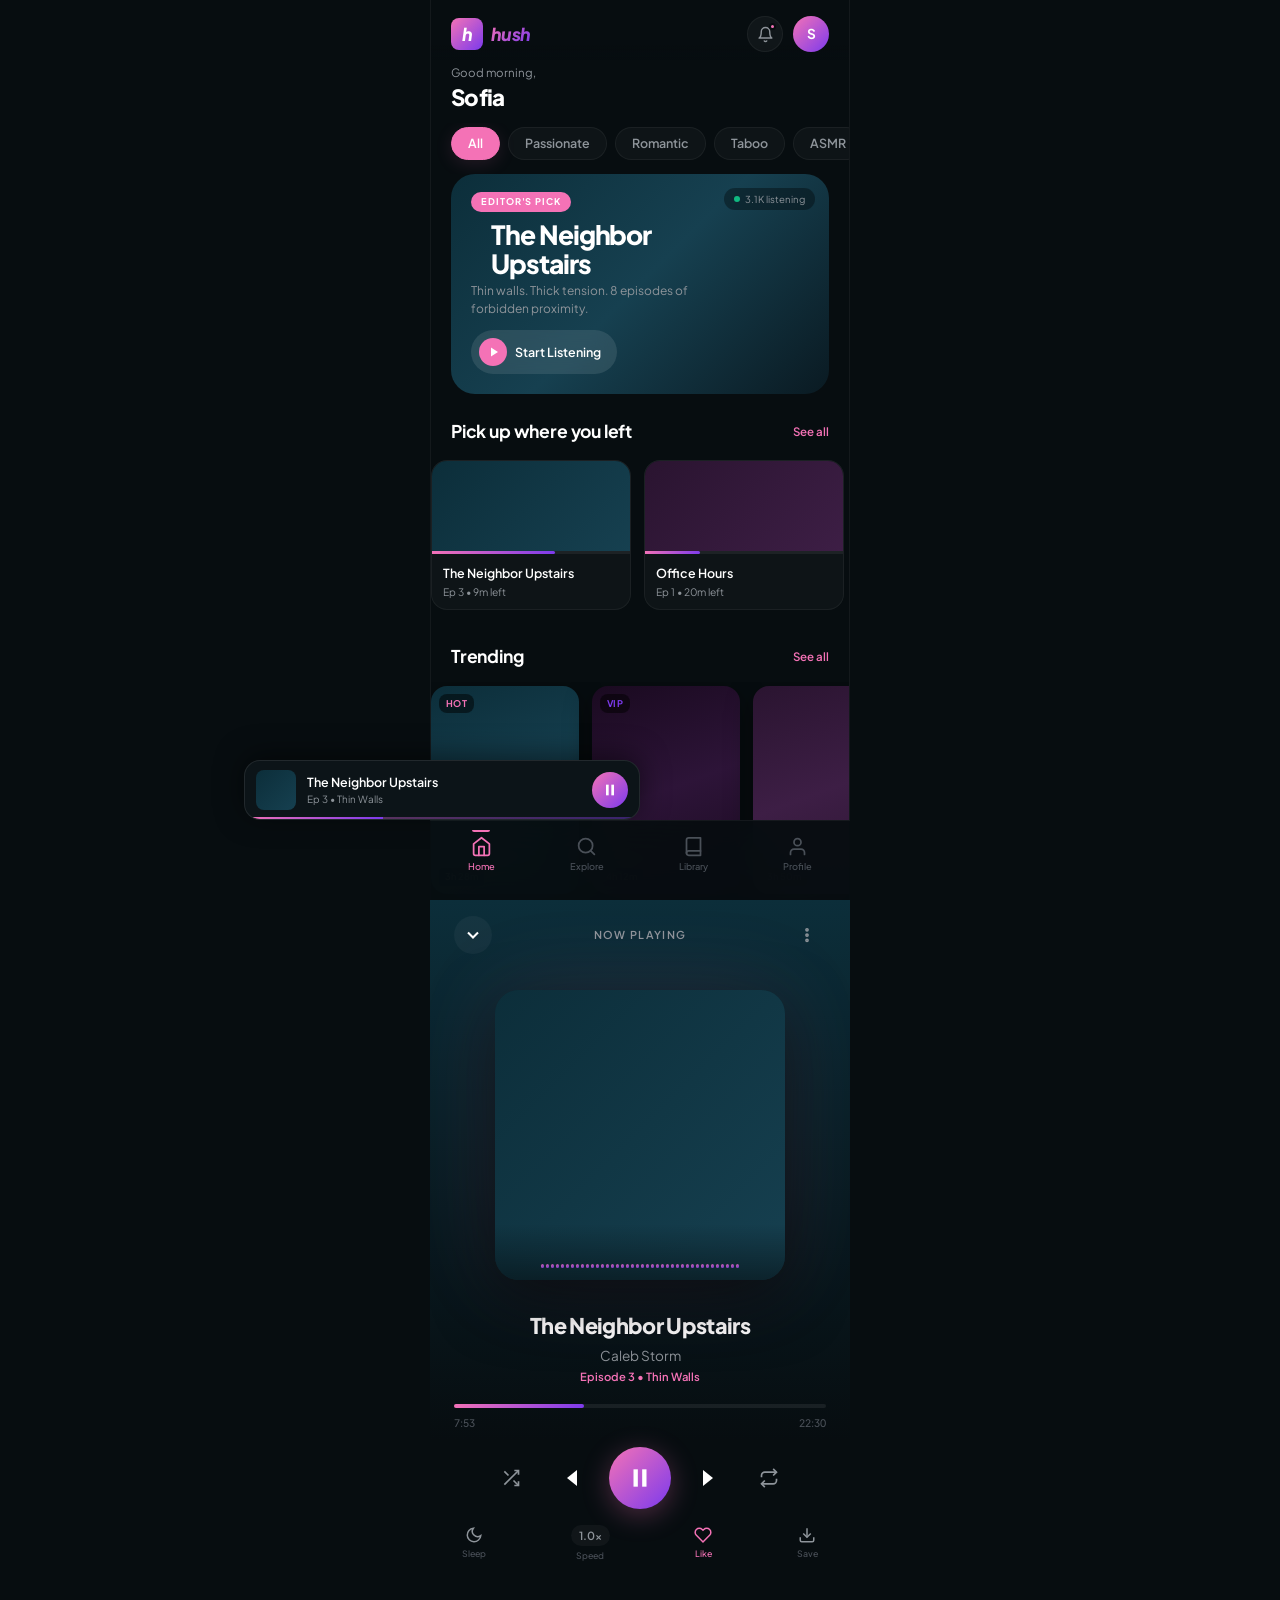
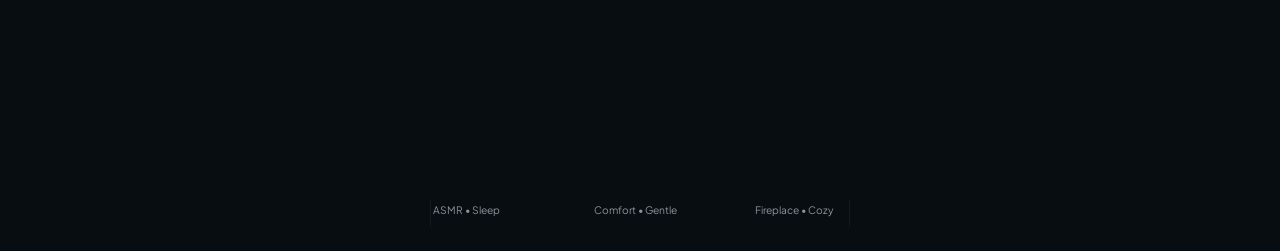
==== hush_app.html @ 7435a4f4 "Aura Audio app - full SPA + Flutter homepage with Search and Category Detail screens Co-authored-by:" ====
<!DOCTYPE html>
<html lang="en">

<head>
    <meta charset="UTF-8">
    <meta name="viewport" content="width=device-width, initial-scale=1.0, maximum-scale=1.0, user-scalable=no">
    <title>Hush</title>
    <meta name="description" content="Hush — Your secret escape. Premium intimate audio stories.">
    <meta name="theme-color" content="#070d10">
    <link rel="stylesheet" href="hush_app.css">
</head>

<body>

    <!-- ╔══════════════════════════════════════╗
         ║        SCREEN 1: HOME                ║
         ╚══════════════════════════════════════╝ -->
    <div id="screen-home" class="screen active">

        <!-- Header -->
        <header class="hdr">
            <div class="hdr-brand">
                <div class="hdr-logo">h</div>
                <span class="hdr-wordmark">hush</span>
            </div>
            <div class="hdr-actions">
                <button class="hdr-icon-btn" aria-label="Notifications">
                    <svg viewBox="0 0 24 24"><path d="M18 8A6 6 0 0 0 6 8c0 7-3 9-3 9h18s-3-2-3-9"/><path d="M13.73 21a2 2 0 0 1-3.46 0"/></svg>
                    <span class="notif-badge"></span>
                </button>
                <div class="hdr-avatar" onclick="navigateTo('profile')">
                    <span>S</span>
                </div>
            </div>
        </header>

        <!-- Greeting -->
        <div class="greeting-block">
            <p class="greeting-label" id="greeting-label">Good evening,</p>
            <h1 class="greeting-name">Sofia</h1>
        </div>

        <!-- Vibe Selector -->
        <div class="vibe-selector">
            <div class="vibe-pill active" data-vibe="all">All</div>
            <div class="vibe-pill" data-vibe="passionate">Passionate</div>
            <div class="vibe-pill" data-vibe="romantic">Romantic</div>
            <div class="vibe-pill" data-vibe="taboo">Taboo</div>
            <div class="vibe-pill" data-vibe="asmr">ASMR</div>
            <div class="vibe-pill" data-vibe="dreamy">Dreamy</div>
            <div class="vibe-pill" data-vibe="rough">Rough</div>
        </div>

        <!-- Featured Story (Editorial Hero) -->
        <div class="editorial-hero" onclick="openStoryDetail('neighbor')">
            <div class="eh-gradient"></div>
            <div class="eh-content">
                <div class="eh-eyebrow">Editor's Pick</div>
                <h2 class="eh-title">The Neighbor<br>Upstairs</h2>
                <p class="eh-sub">Thin walls. Thick tension. 8 episodes of forbidden proximity.</p>
                <div class="eh-cta">
                    <div class="eh-play-icon">
                        <svg viewBox="0 0 24 24"><polygon points="6,3 20,12 6,21"/></svg>
                    </div>
                    <span>Start Listening</span>
                </div>
            </div>
            <div class="eh-live">
                <span class="live-dot"></span>
                <span>3.1K listening</span>
            </div>
        </div>

        <!-- Continue -->
        <section class="sec">
            <div class="sec-head">
                <h2>Pick up where you left</h2>
                <span class="sec-more">See all</span>
            </div>
            <div class="h-rail">
                <div class="resume-card anim-in" onclick="openStoryDetail('neighbor')">
                    <div class="rc-art" style="background: linear-gradient(135deg,#0c2e3a,#164050)">
                        <div class="rc-play"><svg viewBox="0 0 24 24"><polygon points="7,4 19,12 7,20"/></svg></div>
                    </div>
                    <div class="rc-bar"><div class="rc-fill" style="width:62%"></div></div>
                    <div class="rc-text">
                        <span class="rc-name">The Neighbor Upstairs</span>
                        <span class="rc-ep">Ep 3 &bull; 9m left</span>
                    </div>
                </div>
                <div class="resume-card anim-in" onclick="openStoryDetail('professor')">
                    <div class="rc-art" style="background: linear-gradient(135deg,#2a1430,#3d1e45)">
                        <div class="rc-play"><svg viewBox="0 0 24 24"><polygon points="7,4 19,12 7,20"/></svg></div>
                    </div>
                    <div class="rc-bar"><div class="rc-fill" style="width:28%"></div></div>
                    <div class="rc-text">
                        <span class="rc-name">Office Hours</span>
                        <span class="rc-ep">Ep 1 &bull; 20m left</span>
                    </div>
                </div>
                <div class="resume-card anim-in" onclick="openStoryDetail('barista')">
                    <div class="rc-art" style="background: linear-gradient(135deg,#2a2008,#3d3010)">
                        <div class="rc-play"><svg viewBox="0 0 24 24"><polygon points="7,4 19,12 7,20"/></svg></div>
                    </div>
                    <div class="rc-bar"><div class="rc-fill" style="width:100%"></div></div>
                    <div class="rc-text">
                        <span class="rc-name">The Barista</span>
                        <span class="rc-ep">Complete &bull; Replay</span>
                    </div>
                </div>
            </div>
        </section>

        <!-- Trending -->
        <section class="sec">
            <div class="sec-head">
                <h2>Trending</h2>
                <span class="sec-more">See all</span>
            </div>
            <div class="h-rail">
                <div class="poster-card anim-in" onclick="openStoryDetail('neighbor')">
                    <div class="pc-img" style="background:linear-gradient(160deg,#0c2e3a,#164050,#0c2e3a)">
                        <div class="pc-badge trend">Hot</div>
                        <div class="pc-hover-play"><svg viewBox="0 0 24 24"><polygon points="7,4 19,12 7,20"/></svg></div>
                        <div class="pc-time">3h 28m</div>
                    </div>
                    <div class="pc-info">
                        <div class="pc-title">The Neighbor Upstairs</div>
                        <div class="pc-sub">Proximity &bull; Forbidden</div>
                        <div class="pc-hearts"><svg viewBox="0 0 24 24"><path d="M20.84 4.61a5.5 5.5 0 0 0-7.78 0L12 5.67l-1.06-1.06a5.5 5.5 0 0 0-7.78 7.78l1.06 1.06L12 21.23l7.78-7.78 1.06-1.06a5.5 5.5 0 0 0 0-7.78z"/></svg><span>6.2K</span></div>
                    </div>
                </div>
                <div class="poster-card anim-in" onclick="openStoryDetail('photographer')">
                    <div class="pc-img" style="background:linear-gradient(160deg,#1a0a20,#2d1438,#1a0a20)">
                        <div class="pc-badge vip">VIP</div>
                        <div class="pc-hover-play"><svg viewBox="0 0 24 24"><polygon points="7,4 19,12 7,20"/></svg></div>
                        <div class="pc-time">4h 12m</div>
                    </div>
                    <div class="pc-info">
                        <div class="pc-title">The Photographer</div>
                        <div class="pc-sub">Art &bull; Vulnerable</div>
                        <div class="pc-hearts"><svg viewBox="0 0 24 24"><path d="M20.84 4.61a5.5 5.5 0 0 0-7.78 0L12 5.67l-1.06-1.06a5.5 5.5 0 0 0-7.78 7.78l1.06 1.06L12 21.23l7.78-7.78 1.06-1.06a5.5 5.5 0 0 0 0-7.78z"/></svg><span>4.8K</span></div>
                    </div>
                </div>
                <div class="poster-card anim-in" onclick="openStoryDetail('professor')">
                    <div class="pc-img" style="background:linear-gradient(160deg,#2a1430,#3d1e45,#2a1430)">
                        <div class="pc-hover-play"><svg viewBox="0 0 24 24"><polygon points="7,4 19,12 7,20"/></svg></div>
                        <div class="pc-time">3h 50m</div>
                    </div>
                    <div class="pc-info">
                        <div class="pc-title">Office Hours</div>
                        <div class="pc-sub">Professor &bull; Tension</div>
                        <div class="pc-hearts"><svg viewBox="0 0 24 24"><path d="M20.84 4.61a5.5 5.5 0 0 0-7.78 0L12 5.67l-1.06-1.06a5.5 5.5 0 0 0-7.78 7.78l1.06 1.06L12 21.23l7.78-7.78 1.06-1.06a5.5 5.5 0 0 0 0-7.78z"/></svg><span>3.5K</span></div>
                    </div>
                </div>
                <div class="poster-card anim-in" onclick="openStoryDetail('dancer')">
                    <div class="pc-img" style="background:linear-gradient(160deg,#200a14,#381020,#200a14)">
                        <div class="pc-badge fresh">New</div>
                        <div class="pc-hover-play"><svg viewBox="0 0 24 24"><polygon points="7,4 19,12 7,20"/></svg></div>
                        <div class="pc-time">2h 40m</div>
                    </div>
                    <div class="pc-info">
                        <div class="pc-title">After the Show</div>
                        <div class="pc-sub">Dancer &bull; Passionate</div>
                        <div class="pc-hearts"><svg viewBox="0 0 24 24"><path d="M20.84 4.61a5.5 5.5 0 0 0-7.78 0L12 5.67l-1.06-1.06a5.5 5.5 0 0 0-7.78 7.78l1.06 1.06L12 21.23l7.78-7.78 1.06-1.06a5.5 5.5 0 0 0 0-7.78z"/></svg><span>2.1K</span></div>
                    </div>
                </div>
                <div class="poster-card anim-in" onclick="openStoryDetail('barista')">
                    <div class="pc-img" style="background:linear-gradient(160deg,#2a2008,#3d3010,#2a2008)">
                        <div class="pc-hover-play"><svg viewBox="0 0 24 24"><polygon points="7,4 19,12 7,20"/></svg></div>
                        <div class="pc-time">2h 15m</div>
                    </div>
                    <div class="pc-info">
                        <div class="pc-title">The Barista</div>
                        <div class="pc-sub">Coffee Shop &bull; Sweet</div>
                        <div class="pc-hearts"><svg viewBox="0 0 24 24"><path d="M20.84 4.61a5.5 5.5 0 0 0-7.78 0L12 5.67l-1.06-1.06a5.5 5.5 0 0 0-7.78 7.78l1.06 1.06L12 21.23l7.78-7.78 1.06-1.06a5.5 5.5 0 0 0 0-7.78z"/></svg><span>5.4K</span></div>
                    </div>
                </div>
            </div>
        </section>

        <!-- For You (Editorial Layout) -->
        <section class="sec">
            <div class="sec-head">
                <h2>For You</h2>
                <span class="sec-more">See all</span>
            </div>
            <div class="editorial-grid">
                <div class="eg-card eg-wide anim-in" onclick="openStoryDetail('lifeguard')">
                    <div class="eg-bg" style="background:linear-gradient(135deg,#0a2030,#143848)"></div>
                    <div class="eg-body">
                        <div class="eg-label">Recommended</div>
                        <div class="eg-name">Lifeguard Summer</div>
                        <div class="eg-meta">6 Eps &bull; Beach &bull; Playful</div>
                    </div>
                </div>
                <div class="eg-card anim-in" onclick="openStoryDetail('chef')">
                    <div class="eg-bg" style="background:linear-gradient(135deg,#2a1508,#402010)"></div>
                    <div class="eg-body">
                        <div class="eg-name">Private Chef</div>
                        <div class="eg-meta">Sensual &bull; Cooking</div>
                    </div>
                </div>
                <div class="eg-card anim-in" onclick="openStoryDetail('penpal')">
                    <div class="eg-bg" style="background:linear-gradient(135deg,#0a0a28,#141440)"></div>
                    <div class="eg-body">
                        <div class="eg-name">Dear Pen Pal</div>
                        <div class="eg-meta">Letters &bull; Longing</div>
                    </div>
                </div>
            </div>
        </section>

        <!-- Voices -->
        <section class="sec">
            <div class="sec-head">
                <h2>Popular Voices</h2>
                <span class="sec-more">See all</span>
            </div>
            <div class="voice-list">
                <div class="voice-row anim-in">
                    <div class="vr-ring" style="background:linear-gradient(135deg,#f472b6,#7c3aed)"><span>C</span></div>
                    <div class="vr-info"><div class="vr-name">Caleb Storm</div><div class="vr-desc">Deep &bull; Commanding</div></div>
                    <div class="vr-wave"><span></span><span></span><span></span><span></span><span></span></div>
                </div>
                <div class="voice-row anim-in">
                    <div class="vr-ring" style="background:linear-gradient(135deg,#06b6d4,#3b82f6)"><span>N</span></div>
                    <div class="vr-info"><div class="vr-name">Nico Voss</div><div class="vr-desc">Warm &bull; Playful</div></div>
                    <div class="vr-wave"><span></span><span></span><span></span><span></span><span></span></div>
                </div>
                <div class="voice-row anim-in">
                    <div class="vr-ring" style="background:linear-gradient(135deg,#fbbf24,#f472b6)"><span>J</span></div>
                    <div class="vr-info"><div class="vr-name">Jade Ellis</div><div class="vr-desc">Sultry &bull; ASMR</div></div>
                    <div class="vr-wave"><span></span><span></span><span></span><span></span><span></span></div>
                </div>
            </div>
        </section>

        <!-- Sleep Section -->
        <section class="sec">
            <div class="sec-head">
                <h2>Wind Down</h2>
                <span class="sec-more">See all</span>
            </div>
            <div class="h-rail">
                <div class="sleep-tile anim-in" onclick="openStoryDetail('whisper-rain')">
                    <div class="st-art" style="background:linear-gradient(180deg,#070d18,#0a1428)">
                        <div class="st-emoji">&#127769;</div>
                    </div>
                    <div class="st-name">Whisper & Rain</div>
                    <div class="st-tag">ASMR &bull; Sleep</div>
                </div>
                <div class="sleep-tile anim-in" onclick="openStoryDetail('goodnight')">
                    <div class="st-art" style="background:linear-gradient(180deg,#100a1e,#1a1030)">
                        <div class="st-emoji">&#128156;</div>
                    </div>
                    <div class="st-name">Goodnight, Love</div>
                    <div class="st-tag">Comfort &bull; Gentle</div>
                </div>
                <div class="sleep-tile anim-in" onclick="openStoryDetail('cabin-night')">
                    <div class="st-art" style="background:linear-gradient(180deg,#0d1008,#1a2010)">
                        <div class="st-emoji">&#127956;&#65039;</div>
                    </div>
                    <div class="st-name">Cabin Nights</div>
                    <div class="st-tag">Fireplace &bull; Cozy</div>
                </div>
            </div>
        </section>

    </div>


    <!-- ╔══════════════════════════════════════╗
         ║        SCREEN 2: EXPLORE             ║
         ╚══════════════════════════════════════╝ -->
    <div id="screen-explore" class="screen">
        <div class="explore-top">
            <h1>Explore</h1>
            <div class="search-field">
                <svg viewBox="0 0 24 24"><circle cx="11" cy="11" r="8"/><line x1="21" y1="21" x2="16.65" y2="16.65"/></svg>
                <input type="text" placeholder="Stories, voices, vibes...">
            </div>
        </div>

        <section class="sec" style="margin-top:0.25rem">
            <div class="sec-head"><h2>Browse Vibes</h2></div>
            <div class="vibe-tiles">
                <div class="vt" style="--vt-bg:linear-gradient(135deg,#f472b6,#be185d)"><div class="vt-icon">&#128293;</div><div class="vt-label">Passionate</div><div class="vt-count">128</div></div>
                <div class="vt" style="--vt-bg:linear-gradient(135deg,#06b6d4,#0e7490)"><div class="vt-icon">&#127769;</div><div class="vt-label">Late Night</div><div class="vt-count">94</div></div>
                <div class="vt" style="--vt-bg:linear-gradient(135deg,#7c3aed,#5b21b6)"><div class="vt-icon">&#128156;</div><div class="vt-label">Romantic</div><div class="vt-count">112</div></div>
                <div class="vt" style="--vt-bg:linear-gradient(135deg,#fbbf24,#d97706)"><div class="vt-icon">&#9939;&#65039;</div><div class="vt-label">Dominant</div><div class="vt-count">67</div></div>
                <div class="vt" style="--vt-bg:linear-gradient(135deg,#10b981,#059669)"><div class="vt-icon">&#128154;</div><div class="vt-label">Comfort</div><div class="vt-count">85</div></div>
                <div class="vt" style="--vt-bg:linear-gradient(135deg,#ef4444,#b91c1c)"><div class="vt-icon">&#128520;</div><div class="vt-label">Taboo</div><div class="vt-count">53</div></div>
            </div>
        </section>

        <section class="sec">
            <div class="sec-head"><h2>Popular Voices</h2><span class="sec-more">See all</span></div>
            <div class="h-rail voice-avatars-rail">
                <div class="va-card"><div class="va-ring" style="background:linear-gradient(135deg,#f472b6,#7c3aed)"><span>C</span></div><div class="va-label">Caleb</div><div class="va-type">Deep</div></div>
                <div class="va-card"><div class="va-ring" style="background:linear-gradient(135deg,#06b6d4,#3b82f6)"><span>N</span></div><div class="va-label">Nico</div><div class="va-type">Warm</div></div>
                <div class="va-card"><div class="va-ring" style="background:linear-gradient(135deg,#fbbf24,#f472b6)"><span>J</span></div><div class="va-label">Jade</div><div class="va-type">Sultry</div></div>
                <div class="va-card"><div class="va-ring" style="background:linear-gradient(135deg,#10b981,#06b6d4)"><span>L</span></div><div class="va-label">Leo</div><div class="va-type">Gentle</div></div>
                <div class="va-card"><div class="va-ring" style="background:linear-gradient(135deg,#ef4444,#fbbf24)"><span>A</span></div><div class="va-label">Aria</div><div class="va-type">Breathy</div></div>
            </div>
        </section>

        <section class="sec">
            <div class="sec-head"><h2>Trending Tags</h2></div>
            <div class="tags-wrap">
                <span class="tag hot-tag">#enemiestolovers</span><span class="tag">#softdom</span><span class="tag hot-tag">#possessive</span>
                <span class="tag">#aftercare</span><span class="tag">#jealousy</span><span class="tag hot-tag">#firsttime</span>
                <span class="tag">#fakerelationship</span><span class="tag">#roommates</span><span class="tag">#praising</span>
                <span class="tag">#forbiddenlove</span><span class="tag">#bodyworshipping</span><span class="tag">#voyeuristic</span>
            </div>
        </section>

        <section class="sec">
            <div class="sec-head"><h2>Top This Week</h2></div>
            <div class="ranking-list">
                <div class="rank-row anim-in" onclick="openStoryDetail('neighbor')"><div class="rank-num">#1</div><div class="rank-art" style="background:linear-gradient(135deg,#0c2e3a,#164050)"></div><div class="rank-info"><div class="rank-title">The Neighbor Upstairs</div><div class="rank-meta">8 Eps &bull; Forbidden</div></div><div class="rank-up"><svg viewBox="0 0 24 24"><polyline points="23 6 13.5 15.5 8.5 10.5 1 18"/></svg></div></div>
                <div class="rank-row anim-in" onclick="openStoryDetail('barista')"><div class="rank-num">#2</div><div class="rank-art" style="background:linear-gradient(135deg,#2a2008,#3d3010)"></div><div class="rank-info"><div class="rank-title">The Barista</div><div class="rank-meta">6 Eps &bull; Sweet</div></div><div class="rank-up"><svg viewBox="0 0 24 24"><polyline points="23 6 13.5 15.5 8.5 10.5 1 18"/></svg></div></div>
                <div class="rank-row anim-in" onclick="openStoryDetail('photographer')"><div class="rank-num">#3</div><div class="rank-art" style="background:linear-gradient(135deg,#1a0a20,#2d1438)"></div><div class="rank-info"><div class="rank-title">The Photographer</div><div class="rank-meta">10 Eps &bull; Art</div></div><div class="rank-up"><svg viewBox="0 0 24 24"><polyline points="23 6 13.5 15.5 8.5 10.5 1 18"/></svg></div></div>
            </div>
        </section>
    </div>


    <!-- ╔══════════════════════════════════════╗
         ║        SCREEN 3: LIBRARY             ║
         ╚══════════════════════════════════════╝ -->
    <div id="screen-library" class="screen">
        <div class="lib-top">
            <h1>Library</h1>
        </div>
        <div class="lib-tabs">
            <div class="lt active" data-tab="saved">Saved</div>
            <div class="lt" data-tab="downloaded">Downloaded</div>
            <div class="lt" data-tab="history">History</div>
        </div>

        <div id="lib-saved" class="lib-tab-body active">
            <div class="lib-row" onclick="openStoryDetail('neighbor')"><div class="lr-art" style="background:linear-gradient(135deg,#0c2e3a,#164050)"></div><div class="lr-info"><div class="lr-title">The Neighbor Upstairs</div><div class="lr-meta">8 Eps &bull; Ep 3</div><div class="lr-prog"><div class="lr-fill" style="width:38%"></div></div></div><button class="lr-more"><svg viewBox="0 0 24 24"><circle cx="12" cy="12" r="1.5"/><circle cx="12" cy="5" r="1.5"/><circle cx="12" cy="19" r="1.5"/></svg></button></div>
            <div class="lib-row" onclick="openStoryDetail('photographer')"><div class="lr-art" style="background:linear-gradient(135deg,#1a0a20,#2d1438)"></div><div class="lr-info"><div class="lr-title">The Photographer</div><div class="lr-meta">10 Eps &bull; Art</div><div class="lr-prog"><div class="lr-fill" style="width:0%"></div></div></div><button class="lr-more"><svg viewBox="0 0 24 24"><circle cx="12" cy="12" r="1.5"/><circle cx="12" cy="5" r="1.5"/><circle cx="12" cy="19" r="1.5"/></svg></button></div>
            <div class="lib-row" onclick="openStoryDetail('professor')"><div class="lr-art" style="background:linear-gradient(135deg,#2a1430,#3d1e45)"></div><div class="lr-info"><div class="lr-title">Office Hours</div><div class="lr-meta">9 Eps &bull; Professor</div><div class="lr-prog"><div class="lr-fill" style="width:11%"></div></div></div><button class="lr-more"><svg viewBox="0 0 24 24"><circle cx="12" cy="12" r="1.5"/><circle cx="12" cy="5" r="1.5"/><circle cx="12" cy="19" r="1.5"/></svg></button></div>
            <div class="lib-row" onclick="openStoryDetail('barista')"><div class="lr-art" style="background:linear-gradient(135deg,#2a2008,#3d3010)"></div><div class="lr-info"><div class="lr-title">The Barista</div><div class="lr-meta">6 Eps &bull; Complete</div><div class="lr-prog"><div class="lr-fill" style="width:100%"></div></div></div><button class="lr-more"><svg viewBox="0 0 24 24"><circle cx="12" cy="12" r="1.5"/><circle cx="12" cy="5" r="1.5"/><circle cx="12" cy="19" r="1.5"/></svg></button></div>
        </div>
        <div id="lib-downloaded" class="lib-tab-body" style="display:none">
            <div class="lib-row" onclick="openStoryDetail('neighbor')"><div class="lr-art" style="background:linear-gradient(135deg,#0c2e3a,#164050)"><div class="lr-dl-badge"><svg viewBox="0 0 24 24"><polyline points="20 6 9 17 4 12"/></svg></div></div><div class="lr-info"><div class="lr-title">The Neighbor Upstairs</div><div class="lr-meta">Eps 1-3 &bull; 38 MB</div></div><button class="lr-more"><svg viewBox="0 0 24 24"><circle cx="12" cy="12" r="1.5"/><circle cx="12" cy="5" r="1.5"/><circle cx="12" cy="19" r="1.5"/></svg></button></div>
        </div>
        <div id="lib-history" class="lib-tab-body" style="display:none">
            <div class="lib-row" onclick="openStoryDetail('barista')"><div class="lr-art" style="background:linear-gradient(135deg,#2a2008,#3d3010)"></div><div class="lr-info"><div class="lr-title">The Barista</div><div class="lr-meta">Finished today</div></div><button class="lr-more"><svg viewBox="0 0 24 24"><circle cx="12" cy="12" r="1.5"/><circle cx="12" cy="5" r="1.5"/><circle cx="12" cy="19" r="1.5"/></svg></button></div>
            <div class="lib-row" onclick="openStoryDetail('neighbor')"><div class="lr-art" style="background:linear-gradient(135deg,#0c2e3a,#164050)"></div><div class="lr-info"><div class="lr-title">The Neighbor Upstairs</div><div class="lr-meta">Ep 3 &bull; Yesterday</div></div><button class="lr-more"><svg viewBox="0 0 24 24"><circle cx="12" cy="12" r="1.5"/><circle cx="12" cy="5" r="1.5"/><circle cx="12" cy="19" r="1.5"/></svg></button></div>
        </div>
    </div>


    <!-- ╔══════════════════════════════════════╗
         ║        SCREEN 4: PROFILE             ║
         ╚══════════════════════════════════════╝ -->
    <div id="screen-profile" class="screen">
        <div class="prof-hero">
            <div class="prof-hero-glow"></div>
            <div class="prof-av-ring"><div class="prof-av">S</div></div>
            <div class="prof-name">Sofia Laurent</div>
            <div class="prof-handle">@sofia.hush &bull; Since 2025</div>
        </div>
        <div class="prof-stats">
            <div class="ps-card"><div class="ps-val">29</div><div class="ps-label">Stories</div></div>
            <div class="ps-card accent"><div class="ps-val">74h</div><div class="ps-label">Listened</div></div>
            <div class="ps-card"><div class="ps-val">11</div><div class="ps-label">Favorites</div></div>
        </div>

        <div class="premium-cta-card">
            <div class="pcc-glow"></div>
            <div class="pcc-body">
                <div class="pcc-badge">Hush+</div>
                <div class="pcc-title">Go Premium</div>
                <div class="pcc-desc">All voices, exclusive stories, ad-free</div>
                <button class="pcc-btn">Upgrade</button>
            </div>
        </div>

        <div class="settings-block">
            <div class="sb-title">Preferences</div>
            <div class="sb-row"><div class="sb-icon"><svg viewBox="0 0 24 24"><path d="M12 2a3 3 0 0 0-3 3v4a3 3 0 0 0 6 0V5a3 3 0 0 0-3-3Z"/><path d="M19 10v1a7 7 0 0 1-14 0v-1"/><line x1="12" y1="19" x2="12" y2="22"/></svg></div><div class="sb-text"><div class="sb-name">Voice Preference</div><div class="sb-val">Deep masculine</div></div><svg class="sb-chev" viewBox="0 0 24 24"><polyline points="9 18 15 12 9 6"/></svg></div>
            <div class="sb-row"><div class="sb-icon"><svg viewBox="0 0 24 24"><circle cx="12" cy="12" r="3"/><path d="M12 1v2M12 21v2M4.22 4.22l1.42 1.42M18.36 18.36l1.42 1.42M1 12h2M21 12h2M4.22 19.78l1.42-1.42M18.36 5.64l1.42-1.42"/></svg></div><div class="sb-text"><div class="sb-name">Dark Mode</div><div class="sb-val">Always on</div></div><div class="toggle on" onclick="this.classList.toggle('on')"><div class="toggle-dot"></div></div></div>
            <div class="sb-row"><div class="sb-icon"><svg viewBox="0 0 24 24"><rect x="3" y="11" width="18" height="11" rx="2" ry="2"/><path d="M7 11V7a5 5 0 0 1 10 0v4"/></svg></div><div class="sb-text"><div class="sb-name">Privacy Lock</div><div class="sb-val">Require Face ID</div></div><div class="toggle" onclick="this.classList.toggle('on')"><div class="toggle-dot"></div></div></div>
        </div>
        <div class="settings-block">
            <div class="sb-title">Account</div>
            <div class="sb-row"><div class="sb-icon"><svg viewBox="0 0 24 24"><path d="M4 4h16c1.1 0 2 .9 2 2v12c0 1.1-.9 2-2 2H4c-1.1 0-2-.9-2-2V6c0-1.1.9-2 2-2z"/><polyline points="22,6 12,13 2,6"/></svg></div><div class="sb-text"><div class="sb-name">Email</div><div class="sb-val">sofia.l@email.com</div></div><svg class="sb-chev" viewBox="0 0 24 24"><polyline points="9 18 15 12 9 6"/></svg></div>
            <div class="sb-row"><div class="sb-icon"><svg viewBox="0 0 24 24"><path d="M12 22s8-4 8-10V5l-8-3-8 3v7c0 6 8 10 8 10z"/></svg></div><div class="sb-text"><div class="sb-name">Subscription</div><div class="sb-val">Free plan</div></div><svg class="sb-chev" viewBox="0 0 24 24"><polyline points="9 18 15 12 9 6"/></svg></div>
        </div>
        <div class="app-footer">Hush v1.0 &bull; Your secret escape</div>
    </div>


    <!-- ╔══════════════════════════════════════╗
         ║        STORY DETAIL                  ║
         ╚══════════════════════════════════════╝ -->
    <div id="story-detail" class="detail-panel">
        <div class="dp-hero">
            <div class="dp-hero-bg" id="dp-bg" style="background:linear-gradient(135deg,#0c2e3a,#164050)"></div>
            <div class="dp-hero-fade"></div>
            <div class="dp-back"><button onclick="closeDetail()"><svg viewBox="0 0 24 24"><polyline points="15 18 9 12 15 6"/></svg></button></div>
            <div class="dp-hero-info">
                <div class="dp-tags" id="dp-tags"></div>
                <div class="dp-title" id="dp-title">The Neighbor Upstairs</div>
                <div class="dp-meta" id="dp-meta">8 Episodes &bull; 3h 28m &bull; Caleb Storm</div>
                <div class="dp-live"><span class="live-dot"></span><span id="dp-live-text">3.1K listening</span></div>
            </div>
        </div>
        <div class="dp-body">
            <div class="dp-actions">
                <button class="dp-play" onclick="openPlayer()"><svg viewBox="0 0 24 24"><polygon points="6,3 20,12 6,21"/></svg><span id="dp-play-label">Play Episode 1</span></button>
                <button class="dp-sec"><svg viewBox="0 0 24 24"><path d="M19 21l-7-5-7 5V5a2 2 0 0 1 2-2h10a2 2 0 0 1 2 2z"/></svg></button>
                <button class="dp-sec"><svg viewBox="0 0 24 24"><circle cx="18" cy="5" r="3"/><circle cx="6" cy="12" r="3"/><circle cx="18" cy="19" r="3"/><line x1="8.59" y1="13.51" x2="15.42" y2="17.49"/><line x1="15.41" y1="6.51" x2="8.59" y2="10.49"/></svg></button>
            </div>
            <p class="dp-desc" id="dp-desc"></p>
            <div class="dp-ep-title">Episodes</div>
            <div class="dp-ep-list" id="dp-eps"></div>
        </div>
    </div>


    <!-- ╔══════════════════════════════════════╗
         ║        PLAYER                        ║
         ╚══════════════════════════════════════╝ -->
    <div id="player" class="player-panel">
        <div class="pl-bg" id="pl-bg" style="background:linear-gradient(180deg,#0c2e3a 0%,#070d10 60%)"></div>
        <div class="pl-particles" id="pl-particles"></div>
        <div class="pl-content">
            <div class="pl-top">
                <button class="pl-down" onclick="closePlayer()"><svg viewBox="0 0 24 24"><polyline points="6 9 12 15 18 9"/></svg></button>
                <div class="pl-now">Now Playing</div>
                <button class="pl-menu" onclick="openSleep()"><svg viewBox="0 0 24 24"><circle cx="12" cy="12" r="1.5"/><circle cx="12" cy="5" r="1.5"/><circle cx="12" cy="19" r="1.5"/></svg></button>
            </div>
            <div class="pl-artwork">
                <div class="pl-art-card" id="pl-art" style="background:linear-gradient(135deg,#0c2e3a,#164050)">
                    <div class="pl-waveform" id="pl-waveform"></div>
                </div>
            </div>
            <div class="pl-track-info">
                <div class="pl-title" id="pl-title">The Neighbor Upstairs</div>
                <div class="pl-artist" id="pl-artist">Caleb Storm</div>
                <div class="pl-episode" id="pl-ep-label">Episode 3 &bull; Thin Walls</div>
            </div>
            <div class="pl-seek">
                <div class="pl-seek-bar" id="pl-seek-bar"><div class="pl-seek-fill" id="pl-seek-fill" style="width:35%"></div></div>
                <div class="pl-times"><span id="pl-time-now">7:42</span><span id="pl-time-end">22:30</span></div>
            </div>
            <div class="pl-controls">
                <button class="pl-btn"><svg viewBox="0 0 24 24"><polyline points="16 3 21 3 21 8"/><line x1="4" y1="20" x2="21" y2="3"/><polyline points="21 16 21 21 16 21"/><line x1="15" y1="15" x2="21" y2="21"/><line x1="4" y1="4" x2="9" y2="9"/></svg></button>
                <button class="pl-btn pl-skip"><svg viewBox="0 0 24 24"><polygon points="19,20 9,12 19,4"/><line x1="5" y1="19" x2="5" y2="5"/></svg></button>
                <button class="pl-btn pl-main" onclick="togglePlay()"><svg viewBox="0 0 24 24" id="pp-main"><rect x="6" y="4" width="4" height="16"/><rect x="14" y="4" width="4" height="16"/></svg></button>
                <button class="pl-btn pl-skip"><svg viewBox="0 0 24 24"><polygon points="5,4 15,12 5,20"/><line x1="19" y1="5" x2="19" y2="19"/></svg></button>
                <button class="pl-btn"><svg viewBox="0 0 24 24"><polyline points="17 1 21 5 17 9"/><path d="M3 11V9a4 4 0 0 1 4-4h14"/><polyline points="7 23 3 19 7 15"/><path d="M21 13v2a4 4 0 0 1-4 4H3"/></svg></button>
            </div>
            <div class="pl-bottom">
                <div class="plb" onclick="openSleep()"><svg viewBox="0 0 24 24"><path d="M21 12.79A9 9 0 1 1 11.21 3 7 7 0 0 0 21 12.79z"/></svg><span>Sleep</span></div>
                <div class="plb" onclick="cycleSpeed()"><div class="speed-tag" id="speed-tag">1.0x</div><span>Speed</span></div>
                <div class="plb active" onclick="this.classList.toggle('active')"><svg viewBox="0 0 24 24"><path d="M20.84 4.61a5.5 5.5 0 0 0-7.78 0L12 5.67l-1.06-1.06a5.5 5.5 0 0 0-7.78 7.78l1.06 1.06L12 21.23l7.78-7.78 1.06-1.06a5.5 5.5 0 0 0 0-7.78z"/></svg><span>Like</span></div>
                <div class="plb"><svg viewBox="0 0 24 24"><path d="M21 15v4a2 2 0 0 1-2 2H5a2 2 0 0 1-2-2v-4"/><polyline points="7 10 12 15 17 10"/><line x1="12" y1="15" x2="12" y2="3"/></svg><span>Save</span></div>
            </div>
        </div>
    </div>


    <!-- ╔══════════════════════════════════════╗
         ║        SLEEP MODAL                   ║
         ╚══════════════════════════════════════╝ -->
    <div id="sleep-modal" class="overlay" onclick="closeSleep(event)">
        <div class="overlay-sheet">
            <div class="os-handle"></div>
            <div class="os-title">Sleep Timer</div>
            <div class="os-grid">
                <div class="os-cell" onclick="selSleep(this)"><div class="os-val">5</div><div class="os-unit">min</div></div>
                <div class="os-cell" onclick="selSleep(this)"><div class="os-val">15</div><div class="os-unit">min</div></div>
                <div class="os-cell sel" onclick="selSleep(this)"><div class="os-val">30</div><div class="os-unit">min</div></div>
                <div class="os-cell" onclick="selSleep(this)"><div class="os-val">45</div><div class="os-unit">min</div></div>
                <div class="os-cell" onclick="selSleep(this)"><div class="os-val">60</div><div class="os-unit">min</div></div>
                <div class="os-cell" onclick="selSleep(this)"><div class="os-val">End</div><div class="os-unit">of ep</div></div>
            </div>
            <button class="os-confirm" onclick="closeSleep()">Set Timer</button>
        </div>
    </div>


    <!-- ╔══════════════════════════════════════╗
         ║        MINI PLAYER                   ║
         ╚══════════════════════════════════════╝ -->
    <div class="mini" id="mini" onclick="openPlayer()">
        <div class="mini-prog" id="mini-prog" style="width:35%"></div>
        <div class="mini-art" id="mini-art" style="background:linear-gradient(135deg,#0c2e3a,#164050)"></div>
        <div class="mini-info"><div class="mini-title" id="mini-title">The Neighbor Upstairs</div><div class="mini-sub" id="mini-sub">Ep 3 &bull; Thin Walls</div></div>
        <div class="mini-ctrl" onclick="event.stopPropagation()"><button class="mini-pp" onclick="togglePlay()"><svg viewBox="0 0 24 24" id="pp-mini"><rect x="6" y="4" width="4" height="16"/><rect x="14" y="4" width="4" height="16"/></svg></button></div>
    </div>


    <!-- ╔══════════════════════════════════════╗
         ║        BOTTOM NAV                    ║
         ╚══════════════════════════════════════╝ -->
    <nav class="bnav">
        <div class="bnav-tab active" data-screen="home" onclick="navigateTo('home')"><div class="bnav-icon"><svg viewBox="0 0 24 24"><path d="M3 9l9-7 9 7v11a2 2 0 0 1-2 2H5a2 2 0 0 1-2-2z"/><polyline points="9 22 9 12 15 12 15 22"/></svg></div><span>Home</span><div class="bnav-dot"></div></div>
        <div class="bnav-tab" data-screen="explore" onclick="navigateTo('explore')"><div class="bnav-icon"><svg viewBox="0 0 24 24"><circle cx="11" cy="11" r="8"/><line x1="21" y1="21" x2="16.65" y2="16.65"/></svg></div><span>Explore</span><div class="bnav-dot"></div></div>
        <div class="bnav-tab" data-screen="library" onclick="navigateTo('library')"><div class="bnav-icon"><svg viewBox="0 0 24 24"><path d="M4 19.5A2.5 2.5 0 0 1 6.5 17H20"/><path d="M6.5 2H20v20H6.5A2.5 2.5 0 0 1 4 19.5v-15A2.5 2.5 0 0 1 6.5 2z"/></svg></div><span>Library</span><div class="bnav-dot"></div></div>
        <div class="bnav-tab" data-screen="profile" onclick="navigateTo('profile')"><div class="bnav-icon"><svg viewBox="0 0 24 24"><path d="M20 21v-2a4 4 0 0 0-4-4H8a4 4 0 0 0-4 4v2"/><circle cx="12" cy="7" r="4"/></svg></div><span>Profile</span><div class="bnav-dot"></div></div>
    </nav>


    <!-- ═══════════════════════════════════════
         JS
         ═══════════════════════════════════════ -->
    <script>
    const stories={neighbor:{title:'The Neighbor Upstairs',bg:'linear-gradient(135deg,#0c2e3a,#164050)',plBg:'linear-gradient(180deg,#0c2e3a 0%,#070d10 60%)',artist:'Caleb Storm',tags:['Forbidden','Proximity','Tension'],meta:'8 Episodes \u2022 3h 28m \u2022 Caleb Storm',live:'3.1K listening',desc:'The walls are paper-thin. You hear everything\u2014his music, his phone calls, his laughter. When the plumbing breaks and he knocks on your door shirtless at midnight, you realize the real problem isn\u2019t the noise. It\u2019s the tension.',episodes:[{title:'Move-In Day',dur:'24:30'},{title:'The Knock',dur:'26:10'},{title:'Thin Walls',dur:'28:00',current:true},{title:'The Laundry Room',dur:'25:40'},{title:'Power Outage',dur:'27:20'},{title:'The Balcony',dur:'23:50'},{title:'Noise Complaint',dur:'26:00'},{title:'Open Door',dur:'29:10'}]},photographer:{title:'The Photographer',bg:'linear-gradient(135deg,#1a0a20,#2d1438)',plBg:'linear-gradient(180deg,#1a0a20 0%,#070d10 60%)',artist:'Nico Voss',tags:['Art','Vulnerable','Intimate'],meta:'10 Episodes \u2022 4h 12m \u2022 Nico Voss',live:'4.8K listening',desc:'He asks you to model for his gallery show. "Just be natural," he says, adjusting the lighting. Each session peels away another layer\u2014of clothing, of walls, of pretense. The camera sees everything. So does he.',episodes:[{title:'The Studio',dur:'24:10'},{title:'First Shoot',dur:'26:30'},{title:'Natural Light',dur:'25:00'},{title:'The Darkroom',dur:'27:20'},{title:'Polaroids',dur:'24:40'},{title:'Gallery Night',dur:'28:10'},{title:'After Hours',dur:'25:30'},{title:'The Print',dur:'26:00'},{title:'Exposed',dur:'23:50'},{title:'Developed',dur:'29:00'}]},professor:{title:'Office Hours',bg:'linear-gradient(135deg,#2a1430,#3d1e45)',plBg:'linear-gradient(180deg,#2a1430 0%,#070d10 60%)',artist:'Caleb Storm',tags:['Professor','Forbidden','Intellectual'],meta:'9 Episodes \u2022 3h 50m \u2022 Caleb Storm',live:'3.5K listening',desc:'Professor Calloway\u2019s lectures on romantic poetry hit different when he\u2019s quoting Neruda while looking directly at you. You keep finding excuses to visit during office hours. He keeps letting you stay too long.',episodes:[{title:'First Lecture',dur:'24:30',current:true},{title:'The Citation',dur:'26:10'},{title:'Office Hours',dur:'25:20'},{title:'The Conference',dur:'27:00'},{title:'Late Paper',dur:'24:50'},{title:'The Reading',dur:'28:30'},{title:'Tenure Review',dur:'25:10'},{title:'Sabbatical',dur:'26:40'},{title:'Epilogue',dur:'27:30'}]},dancer:{title:'After the Show',bg:'linear-gradient(135deg,#200a14,#381020)',plBg:'linear-gradient(180deg,#200a14 0%,#070d10 60%)',artist:'Jade Ellis',tags:['Dancer','Passionate','Physical'],meta:'7 Episodes \u2022 2h 40m \u2022 Jade Ellis',live:'2.1K listening',desc:'She performs like she\u2019s the only person in the room. Backstage, she\u2019s all adrenaline and sweat. When she pulls you past the stage door, the real performance begins.',episodes:[{title:'Front Row',dur:'22:30'},{title:'Backstage',dur:'24:10'},{title:'The Rehearsal',dur:'26:40'},{title:'Opening Night',dur:'23:20'},{title:'The Lift',dur:'25:50'},{title:'Encore',dur:'27:10'},{title:'Final Bow',dur:'24:00'}]},barista:{title:'The Barista',bg:'linear-gradient(135deg,#2a2008,#3d3010)',plBg:'linear-gradient(180deg,#2a2008 0%,#070d10 60%)',artist:'Nico Voss',tags:['Coffee Shop','Sweet','Slow Build'],meta:'6 Episodes \u2022 2h 15m \u2022 Nico Voss',live:'5.4K listening',desc:'Every morning, same order, same smile. He always writes something extra on your cup. Today it\u2019s a phone number. Tomorrow it\u2019s a date. Next week, you\u2019re in his apartment above the shop.',episodes:[{title:'Regular Order',dur:'22:10'},{title:'The Note',dur:'24:30'},{title:'After Close',dur:'23:45'},{title:'His Place',dur:'25:20'},{title:'Morning Shift',dur:'22:00'},{title:'Our Table',dur:'24:30'}]},lifeguard:{title:'Lifeguard Summer',bg:'linear-gradient(135deg,#0a2030,#143848)',plBg:'linear-gradient(180deg,#0a2030 0%,#070d10 60%)',artist:'Nico Voss',tags:['Beach','Playful','Summer'],meta:'6 Episodes \u2022 2h 30m \u2022 Nico Voss',live:'1.8K listening',desc:'Golden skin, aviator sunglasses, and a whistle around his neck. He watches the ocean all day. At night, he watches you.',episodes:[{title:'Day One',dur:'24:10'},{title:'Sunscreen',dur:'26:30'},{title:'The Bonfire',dur:'25:00'},{title:'Night Swim',dur:'24:20'},{title:'The Tower',dur:'26:00'},{title:'Last Day',dur:'25:30'}]},chef:{title:'Private Chef',bg:'linear-gradient(135deg,#2a1508,#402010)',plBg:'linear-gradient(180deg,#2a1508 0%,#070d10 60%)',artist:'Jade Ellis',tags:['Sensual','Cooking','Domestic'],meta:'5 Episodes \u2022 2h \u2022 Jade Ellis',live:'1.2K listening',desc:'She cooks like she\u2019s making love to the ingredients. When she feeds you from the spoon and watches your reaction, the kitchen becomes the most dangerous room in the house.',episodes:[{title:'The Tasting',dur:'24:30'},{title:'Knife Skills',dur:'22:10'},{title:'Simmer',dur:'26:00'},{title:'Dessert',dur:'25:15'},{title:'Breakfast',dur:'24:00'}]},penpal:{title:'Dear Pen Pal',bg:'linear-gradient(135deg,#0a0a28,#141440)',plBg:'linear-gradient(180deg,#0a0a28 0%,#070d10 60%)',artist:'Caleb Storm',tags:['Letters','Longing','Emotional'],meta:'8 Episodes \u2022 3h 20m \u2022 Caleb Storm',live:'2.6K listening',desc:'You\u2019ve never met. But his letters make you feel things no one in person ever has. Each envelope is more daring than the last. When he finally writes "I\u2019m coming to your city"\u2014your heart stops.',episodes:[{title:'First Letter',dur:'24:10'},{title:'Dear Stranger',dur:'26:30'},{title:'The Photograph',dur:'25:00'},{title:'Confessions',dur:'27:20'},{title:'Come Closer',dur:'24:40'},{title:'The Visit',dur:'28:10'},{title:'Face to Face',dur:'25:30'},{title:'Yours',dur:'26:00'}]},'whisper-rain':{title:'Whisper & Rain',bg:'linear-gradient(135deg,#070d18,#0a1428)',plBg:'linear-gradient(180deg,#070d18 0%,#070d10 60%)',artist:'Caleb Storm',tags:['ASMR','Sleep','Rain'],meta:'4 Episodes \u2022 1h 40m \u2022 Caleb Storm',live:'4.5K listening',desc:'Rain on the window. His voice against your ear. Nothing else matters.',episodes:[{title:'The Storm',dur:'24:10'},{title:'Stay Close',dur:'26:30'},{title:'Morning Drizzle',dur:'25:20'},{title:'Clear',dur:'24:00'}]},goodnight:{title:'Goodnight, Love',bg:'linear-gradient(135deg,#100a1e,#1a1030)',plBg:'linear-gradient(180deg,#100a1e 0%,#070d10 60%)',artist:'Nico Voss',tags:['Comfort','Gentle','Bedtime'],meta:'5 Episodes \u2022 2h 10m \u2022 Nico Voss',live:'3.2K listening',desc:'Soft words before sleep. He tells you about his day, asks about yours, and says all the things you need to hear.',episodes:[{title:'How Was Your Day',dur:'24:30'},{title:'I\u2019m Right Here',dur:'26:10'},{title:'Tell Me',dur:'25:20'},{title:'Stay',dur:'27:00'},{title:'Good Morning',dur:'24:50'}]},'cabin-night':{title:'Cabin Nights',bg:'linear-gradient(135deg,#0d1008,#1a2010)',plBg:'linear-gradient(180deg,#0d1008 0%,#070d10 60%)',artist:'Jade Ellis',tags:['Fireplace','Cozy','Isolated'],meta:'4 Episodes \u2022 1h 45m \u2022 Jade Ellis',live:'1.9K listening',desc:'Snowed in. Just the two of you. A fire, a blanket, and nowhere to be.',episodes:[{title:'Arrival',dur:'24:10'},{title:'By the Fire',dur:'28:00'},{title:'Snowbound',dur:'26:30'},{title:'Thaw',dur:'25:00'}]}};

    let playing=true,spd=1.0,spds=[0.5,0.75,1.0,1.25,1.5,2.0],spdI=2,wvI=null;

    function navigateTo(s){document.querySelectorAll('.screen').forEach(e=>e.classList.remove('active'));document.getElementById('screen-'+s).classList.add('active');document.querySelectorAll('.bnav-tab').forEach(n=>n.classList.remove('active'));document.querySelector(`.bnav-tab[data-screen="${s}"]`).classList.add('active');window.scrollTo({top:0,behavior:'smooth'});initObs();}

    document.querySelectorAll('.vibe-pill').forEach(p=>{p.addEventListener('click',()=>{document.querySelectorAll('.vibe-pill').forEach(x=>x.classList.remove('active'));p.classList.add('active');});});

    document.querySelectorAll('.lt').forEach(t=>{t.addEventListener('click',()=>{document.querySelectorAll('.lt').forEach(x=>x.classList.remove('active'));t.classList.add('active');document.querySelectorAll('.lib-tab-body').forEach(c=>{c.style.display='none';c.classList.remove('active');});const el=document.getElementById('lib-'+t.dataset.tab);el.style.display='block';el.classList.add('active');});});

    function openStoryDetail(k){const s=stories[k];if(!s)return;document.getElementById('dp-bg').style.background=s.bg;document.getElementById('dp-title').textContent=s.title;document.getElementById('dp-meta').textContent=s.meta;document.getElementById('dp-desc').textContent=s.desc;document.getElementById('dp-live-text').textContent=s.live;document.getElementById('dp-tags').innerHTML=s.tags.map(t=>`<span class="dp-tag">${t}</span>`).join('');document.getElementById('dp-eps').innerHTML=s.episodes.map((e,i)=>`<div class="dp-ep ${e.current?'current':''}" onclick="playEp('${k}',${i})"><div class="dp-ep-n">${i+1}</div><div class="dp-ep-info"><div class="dp-ep-t">${e.title}</div><div class="dp-ep-s">${e.current?'Playing now':'Ep '+(i+1)}</div></div><div class="dp-ep-d">${e.dur}</div></div>`).join('');const ci=s.episodes.findIndex(e=>e.current);document.getElementById('dp-play-label').textContent=ci>=0?'Continue Ep '+(ci+1):'Play Episode 1';document.getElementById('story-detail').classList.add('open');document.body.style.overflow='hidden';}

    function closeDetail(){document.getElementById('story-detail').classList.remove('open');document.body.style.overflow='';}

    function playEp(k,i){const s=stories[k];if(!s)return;const e=s.episodes[i];updMini(s.title,s.bg,s.artist,`Ep ${i+1} \u2022 ${e.title}`);document.getElementById('pl-art').style.background=s.bg;document.getElementById('pl-bg').style.background=s.plBg;document.getElementById('pl-title').textContent=s.title;document.getElementById('pl-artist').textContent=s.artist;document.getElementById('pl-ep-label').textContent=`Episode ${i+1} \u2022 ${e.title}`;closeDetail();openPlayer();}

    function updMini(t,bg,a,sub){document.getElementById('mini-title').textContent=t;document.getElementById('mini-sub').textContent=sub;document.getElementById('mini-art').style.background=bg;}

    function openPlayer(){document.getElementById('player').classList.add('open');document.body.style.overflow='hidden';startWv();}
    function closePlayer(){document.getElementById('player').classList.remove('open');document.body.style.overflow='';stopWv();}

    function togglePlay(){playing=!playing;const pa='<rect x="6" y="4" width="4" height="16"/><rect x="14" y="4" width="4" height="16"/>';const pl='<polygon points="6,3 20,12 6,21"/>';document.getElementById('pp-main').innerHTML=playing?pa:pl;document.getElementById('pp-mini').innerHTML=playing?pa:pl;playing?startWv():stopWv();}

    function initWv(){const c=document.getElementById('pl-waveform');c.innerHTML='';for(let i=0;i<40;i++){const b=document.createElement('div');b.className='wv-bar';b.style.height='4px';c.appendChild(b);}}

    function startWv(){if(wvI)return;const b=document.querySelectorAll('.wv-bar');wvI=setInterval(()=>{b.forEach(x=>{x.style.height=(Math.random()*50+4)+'px';});},130);}

    function stopWv(){if(wvI){clearInterval(wvI);wvI=null;}document.querySelectorAll('.wv-bar').forEach(b=>b.style.height='4px');}

    function initParticles(){const c=document.getElementById('pl-particles');c.innerHTML='';for(let i=0;i<15;i++){const p=document.createElement('div');p.className='ptcl';p.style.left=Math.random()*100+'%';p.style.top=Math.random()*100+'%';p.style.animationDelay=Math.random()*5+'s';p.style.animationDuration=(4+Math.random()*4)+'s';c.appendChild(p);}}

    function cycleSpeed(){spdI=(spdI+1)%spds.length;spd=spds[spdI];document.getElementById('speed-tag').textContent=spd+'x';}

    function openSleep(){document.getElementById('sleep-modal').classList.add('open');}
    function closeSleep(e){if(e&&e.target!==e.currentTarget)return;document.getElementById('sleep-modal').classList.remove('open');}
    function selSleep(el){document.querySelectorAll('.os-cell').forEach(o=>o.classList.remove('sel'));el.classList.add('sel');}

    document.getElementById('pl-seek-bar').addEventListener('click',function(e){const r=this.getBoundingClientRect();const p=Math.max(0,Math.min(100,((e.clientX-r.left)/r.width)*100));document.getElementById('pl-seek-fill').style.width=p+'%';document.getElementById('mini-prog').style.width=p+'%';const ts=22*60+30;const s=Math.floor(ts*p/100);document.getElementById('pl-time-now').textContent=Math.floor(s/60)+':'+String(s%60).padStart(2,'0');});

    let pPct=35;
    setInterval(()=>{if(!playing)return;pPct+=0.05;if(pPct>100)pPct=0;document.getElementById('pl-seek-fill').style.width=pPct+'%';document.getElementById('mini-prog').style.width=pPct+'%';const ts=22*60+30;const s=Math.floor(ts*pPct/100);const el=document.getElementById('pl-time-now');if(el)el.textContent=Math.floor(s/60)+':'+String(s%60).padStart(2,'0');},1000);

    function initObs(){const obs=new IntersectionObserver(es=>{es.forEach(e=>{if(e.isIntersecting){e.target.classList.add('visible');obs.unobserve(e.target);}});},{threshold:0.1});document.querySelectorAll('.anim-in').forEach(el=>{if(!el.classList.contains('visible'))obs.observe(el);});}

    function setGreeting(){const h=new Date().getHours();let g='Good evening,';if(h<12)g='Good morning,';else if(h<17)g='Good afternoon,';const el=document.getElementById('greeting-label');if(el)el.textContent=g;}

    setGreeting();initWv();initParticles();initObs();
    </script>

</body>
</html>
---- hush_app.css ----
@import url('https://fonts.googleapis.com/css2?family=Plus+Jakarta+Sans:ital,wght@0,300;0,400;0,500;0,600;0,700;0,800;1,400&display=swap');

/* ========================================
   HUSH — Your Secret Escape
   Design System v1.0
   Target: 20-35+ intimate audio
   ======================================== */

:root {
    --bg:          #070d10;
    --bg-up:       #0c1418;
    --bg-card:     rgba(255,255,255,0.03);
    --bg-hover:    rgba(255,255,255,0.06);
    --bg-glass:    rgba(255,255,255,0.04);

    --blush:       #f472b6;
    --blush-dim:   rgba(244,114,182,0.12);
    --blush-glow:  rgba(244,114,182,0.3);
    --teal:        #06b6d4;
    --teal-dim:    rgba(6,182,212,0.12);
    --violet:      #7c3aed;
    --amber:       #fbbf24;
    --emerald:     #10b981;

    --grad:        linear-gradient(135deg,#f472b6,#7c3aed);
    --grad-soft:   linear-gradient(135deg,rgba(244,114,182,0.35),rgba(124,58,237,0.35));
    --grad-teal:   linear-gradient(135deg,#06b6d4,#3b82f6);

    --t1: #ffffff;
    --t2: #8e949a;
    --t3: #4a5058;

    --brd:     rgba(255,255,255,0.05);
    --brd-lt:  rgba(255,255,255,0.09);

    --ease:   all .3s cubic-bezier(.4,0,.2,1);
    --spring: all .4s cubic-bezier(.175,.885,.32,1.275);
    --fast:   all .15s ease;

    --nav: 80px;
    --rs: 8px; --rm: 12px; --rl: 16px; --rxl: 24px; --rf: 50px;
}

*,*::before,*::after{margin:0;padding:0;box-sizing:border-box;-webkit-tap-highlight-color:transparent}
html{scroll-behavior:smooth}

body{
    font-family:'Plus Jakarta Sans',-apple-system,BlinkMacSystemFont,sans-serif;
    background:var(--bg);color:var(--t1);line-height:1.5;
    overflow-x:hidden;min-height:100dvh;-webkit-font-smoothing:antialiased;
}
img{display:block;max-width:100%}
button{background:none;border:none;color:inherit;font:inherit;cursor:pointer;outline:none}
input{font:inherit;outline:none;border:none;background:none;color:inherit}

h1{font-size:1.6rem;font-weight:800;letter-spacing:-.03em}
h2{font-size:1.1rem;font-weight:700;padding:0 1.25rem;letter-spacing:-.01em}

/* ── Screens ── */
.screen{display:none;padding-bottom:calc(var(--nav)+72px);min-height:100dvh;animation:sIn .4s ease-out}
.screen.active{display:block}
@keyframes sIn{from{opacity:0;transform:translateY(10px)}to{opacity:1;transform:translateY(0)}}

/* ========================================
   HEADER
   ======================================== */
.hdr{padding:1rem 1.25rem .5rem;display:flex;justify-content:space-between;align-items:center;position:sticky;top:0;z-index:100;background:linear-gradient(180deg,var(--bg) 75%,transparent)}
.hdr-brand{display:flex;align-items:center;gap:.5rem}
.hdr-logo{width:32px;height:32px;background:var(--grad);border-radius:var(--rs);display:flex;align-items:center;justify-content:center;font-weight:800;font-size:1.1rem;font-style:italic;color:#fff}
.hdr-wordmark{font-size:1.1rem;font-weight:800;font-style:italic;letter-spacing:-.04em;background:var(--grad);-webkit-background-clip:text;background-clip:text;-webkit-text-fill-color:transparent}
.hdr-actions{display:flex;align-items:center;gap:.6rem}
.hdr-icon-btn{width:36px;height:36px;border-radius:50%;background:var(--bg-glass);border:1px solid var(--brd);display:flex;align-items:center;justify-content:center;position:relative;transition:var(--ease)}
.hdr-icon-btn:active{transform:scale(.9)}
.hdr-icon-btn svg{width:17px;height:17px;stroke:var(--t2);fill:none;stroke-width:2;stroke-linecap:round;stroke-linejoin:round}
.notif-badge{position:absolute;top:6px;right:6px;width:7px;height:7px;background:var(--blush);border-radius:50%;border:2px solid var(--bg);animation:pulse 2s infinite}
@keyframes pulse{0%,100%{opacity:1}50%{opacity:.4}}
.hdr-avatar{width:36px;height:36px;border-radius:50%;background:var(--grad);display:flex;align-items:center;justify-content:center;cursor:pointer;transition:var(--ease)}
.hdr-avatar:active{transform:scale(.9)}
.hdr-avatar span{font-weight:700;font-size:.85rem;color:#fff}

/* Greeting */
.greeting-block{padding:.25rem 1.25rem .5rem}
.greeting-label{font-size:.72rem;color:var(--t2);font-weight:400}
.greeting-name{font-size:1.4rem;font-weight:800;letter-spacing:-.03em}

/* ── Vibe Pills ── */
.vibe-selector{display:flex;gap:.5rem;overflow-x:auto;padding:.25rem 1.25rem .85rem;scrollbar-width:none}
.vibe-selector::-webkit-scrollbar{display:none}
.vibe-pill{padding:.4rem 1rem;background:var(--bg-card);border:1px solid var(--brd);border-radius:var(--rf);font-size:.78rem;font-weight:600;color:var(--t2);white-space:nowrap;cursor:pointer;transition:var(--spring);flex-shrink:0}
.vibe-pill:active{transform:scale(.93)}
.vibe-pill.active{background:var(--blush);color:#fff;border-color:var(--blush);box-shadow:0 4px 18px var(--blush-dim)}

/* ========================================
   EDITORIAL HERO
   ======================================== */
.editorial-hero{margin:0 1.25rem 1.5rem;height:220px;border-radius:var(--rxl);position:relative;overflow:hidden;cursor:pointer;transition:var(--ease)}
.editorial-hero:active{transform:scale(.98)}
.eh-gradient{position:absolute;inset:0;background:linear-gradient(135deg,#0c2e3a 0%,#164050 50%,#0a1a22 100%)}
.eh-content{position:relative;z-index:2;height:100%;display:flex;flex-direction:column;justify-content:flex-end;padding:1.25rem}
.eh-eyebrow{display:inline-flex;padding:3px 10px;background:var(--blush);border-radius:var(--rf);font-size:.58rem;font-weight:700;text-transform:uppercase;letter-spacing:.1em;color:#fff;width:fit-content;margin-bottom:.5rem}
.eh-title{font-size:1.65rem;font-weight:800;line-height:1.1;letter-spacing:-.04em;margin-bottom:4px}
.eh-sub{font-size:.75rem;color:var(--t2);margin-bottom:.75rem;max-width:80%}
.eh-cta{display:inline-flex;align-items:center;gap:8px;padding:.5rem 1rem .5rem .5rem;background:rgba(255,255,255,.1);backdrop-filter:blur(10px);border-radius:var(--rf);font-size:.78rem;font-weight:600;width:fit-content;transition:var(--ease)}
.eh-cta:hover{background:rgba(255,255,255,.15)}
.eh-play-icon{width:28px;height:28px;background:var(--blush);border-radius:50%;display:flex;align-items:center;justify-content:center}
.eh-play-icon svg{width:12px;height:12px;fill:#fff;stroke:none;margin-left:2px}
.eh-live{position:absolute;top:14px;right:14px;display:flex;align-items:center;gap:5px;padding:4px 10px;background:rgba(0,0,0,.35);backdrop-filter:blur(8px);border-radius:var(--rf);font-size:.6rem;color:var(--t2);z-index:3}
.live-dot{width:6px;height:6px;background:var(--emerald);border-radius:50%;animation:pulse 1.5s infinite}

/* ========================================
   SECTIONS & RAILS
   ======================================== */
.sec{margin-bottom:1.5rem}
.sec-head{display:flex;justify-content:space-between;align-items:center;padding:0 1.25rem;margin-bottom:.8rem}
.sec-head h2{padding:0}
.sec-more{font-size:.72rem;color:var(--blush);font-weight:600;cursor:pointer}
.h-rail{display:flex;gap:.8rem;overflow-x:auto;padding:.2rem 1.25rem .6rem;scrollbar-width:none;scroll-snap-type:x proximity}
.h-rail::-webkit-scrollbar{display:none}

/* Resume Cards */
.resume-card{flex:0 0 200px;background:var(--bg-card);border:1px solid var(--brd);border-radius:var(--rl);overflow:hidden;cursor:pointer;transition:var(--ease);scroll-snap-align:start}
.resume-card:active{transform:scale(.97)}
.rc-art{height:90px;display:flex;align-items:center;justify-content:center;position:relative}
.rc-play{width:36px;height:36px;background:rgba(255,255,255,.12);backdrop-filter:blur(8px);border-radius:50%;display:flex;align-items:center;justify-content:center;opacity:0;transform:scale(.8);transition:var(--ease)}
.resume-card:hover .rc-play{opacity:1;transform:scale(1)}
.rc-play svg{width:14px;height:14px;fill:#fff;stroke:none;margin-left:2px}
.rc-bar{height:3px;background:rgba(255,255,255,.06)}
.rc-fill{height:100%;background:var(--grad);border-radius:0 2px 2px 0}
.rc-text{padding:.6rem .7rem}
.rc-name{display:block;font-size:.78rem;font-weight:600;white-space:nowrap;overflow:hidden;text-overflow:ellipsis}
.rc-ep{display:block;font-size:.64rem;color:var(--t2);margin-top:1px}

/* Poster Cards */
.poster-card{flex:0 0 148px;cursor:pointer;transition:var(--ease);scroll-snap-align:start}
.poster-card:active{transform:scale(.96)}
.pc-img{width:148px;height:208px;border-radius:var(--rl);overflow:hidden;position:relative;margin-bottom:.45rem;box-shadow:0 8px 28px rgba(0,0,0,.4)}
.pc-badge{position:absolute;top:8px;left:8px;padding:3px 7px;background:rgba(0,0,0,.5);backdrop-filter:blur(8px);border-radius:var(--rs);font-size:.58rem;font-weight:700;text-transform:uppercase;letter-spacing:.05em}
.pc-badge.trend{color:var(--blush)}
.pc-badge.vip{color:var(--violet)}
.pc-badge.fresh{color:var(--teal)}
.pc-hover-play{position:absolute;bottom:8px;right:8px;width:30px;height:30px;background:rgba(0,0,0,.4);backdrop-filter:blur(10px);border-radius:50%;display:flex;align-items:center;justify-content:center;opacity:0;transform:scale(.8);transition:var(--ease)}
.poster-card:hover .pc-hover-play{opacity:1;transform:scale(1)}
.pc-hover-play svg{width:12px;height:12px;fill:#fff;stroke:none;margin-left:2px}
.pc-time{position:absolute;bottom:8px;left:8px;font-size:.58rem;color:rgba(255,255,255,.65);background:rgba(0,0,0,.4);backdrop-filter:blur(8px);padding:2px 6px;border-radius:4px;font-weight:500}
.pc-info{padding:0 2px}
.pc-title{font-size:.78rem;font-weight:600;display:-webkit-box;-webkit-line-clamp:1;line-clamp:1;-webkit-box-orient:vertical;overflow:hidden;margin-bottom:1px}
.pc-sub{font-size:.64rem;color:var(--t2)}
.pc-hearts{display:flex;align-items:center;gap:3px;margin-top:3px}
.pc-hearts svg{width:11px;height:11px;fill:var(--blush);stroke:none}
.pc-hearts span{font-size:.58rem;color:var(--t2);font-weight:500}

/* Editorial Grid */
.editorial-grid{display:grid;grid-template-columns:1fr 1fr;gap:.7rem;padding:0 1.25rem}
.eg-card{border-radius:var(--rl);overflow:hidden;position:relative;cursor:pointer;transition:var(--ease);min-height:115px}
.eg-card:active{transform:scale(.97)}
.eg-card.eg-wide{grid-column:1/-1;min-height:130px}
.eg-bg{position:absolute;inset:0}
.eg-body{position:relative;z-index:2;height:100%;display:flex;flex-direction:column;justify-content:flex-end;padding:.9rem}
.eg-label{font-size:.58rem;font-weight:700;text-transform:uppercase;letter-spacing:.08em;color:var(--blush);margin-bottom:3px}
.eg-name{font-size:1rem;font-weight:700;margin-bottom:1px}
.eg-meta{font-size:.68rem;color:var(--t2)}

/* Voice List */
.voice-list{display:flex;flex-direction:column;gap:.55rem;padding:0 1.25rem}
.voice-row{display:flex;align-items:center;gap:.8rem;padding:.7rem;background:var(--bg-card);border:1px solid var(--brd);border-radius:var(--rl);cursor:pointer;transition:var(--ease)}
.voice-row:hover{border-color:var(--brd-lt)}
.voice-row:active{transform:scale(.98)}
.vr-ring{width:42px;height:42px;border-radius:50%;display:flex;align-items:center;justify-content:center;flex-shrink:0}
.vr-ring span{font-size:1rem;font-weight:700;color:#fff}
.vr-info{flex:1;min-width:0}
.vr-name{font-size:.85rem;font-weight:600}
.vr-desc{font-size:.68rem;color:var(--t2)}
.vr-wave{display:flex;align-items:flex-end;gap:2px;height:22px}
.vr-wave span{width:3px;background:var(--grad);border-radius:2px;animation:wvA 1.2s ease-in-out infinite alternate}
.vr-wave span:nth-child(1){height:10px;animation-delay:0s}
.vr-wave span:nth-child(2){height:18px;animation-delay:.15s}
.vr-wave span:nth-child(3){height:8px;animation-delay:.3s}
.vr-wave span:nth-child(4){height:14px;animation-delay:.45s}
.vr-wave span:nth-child(5){height:10px;animation-delay:.6s}
@keyframes wvA{0%{transform:scaleY(.5)}100%{transform:scaleY(1.3)}}

/* Sleep Tiles */
.sleep-tile{flex:0 0 148px;cursor:pointer;transition:var(--ease);scroll-snap-align:start}
.sleep-tile:active{transform:scale(.96)}
.st-art{width:148px;height:148px;border-radius:var(--rl);position:relative;overflow:hidden;margin-bottom:.45rem;display:flex;align-items:center;justify-content:center}
.st-emoji{font-size:2.4rem;position:relative;z-index:2}
.st-name{font-size:.78rem;font-weight:600;padding:0 2px}
.st-tag{font-size:.64rem;color:var(--t2);padding:0 2px}

/* ========================================
   MINI PLAYER
   ======================================== */
.mini{position:fixed;bottom:var(--nav);left:.75rem;right:.75rem;height:60px;background:var(--bg-up);border:1px solid var(--brd-lt);border-radius:var(--rl);display:flex;align-items:center;padding:0 .7rem;gap:.65rem;z-index:999;box-shadow:0 -4px 28px rgba(0,0,0,.5);cursor:pointer;overflow:hidden;transition:var(--ease)}
.mini:active{transform:scale(.98)}
.mini::before{content:'';position:absolute;bottom:0;left:0;right:0;height:2px;background:var(--grad);opacity:.4}
.mini-prog{position:absolute;bottom:0;left:0;height:2px;background:var(--grad);transition:width .5s linear;z-index:2}
.mini-art{width:40px;height:40px;border-radius:var(--rs);flex-shrink:0}
.mini-info{flex:1;min-width:0}
.mini-title{font-size:.78rem;font-weight:600;white-space:nowrap;overflow:hidden;text-overflow:ellipsis}
.mini-sub{font-size:.62rem;color:var(--t2)}
.mini-ctrl{display:flex;align-items:center}
.mini-pp{width:36px;height:36px;background:var(--grad);border-radius:50%;display:flex;align-items:center;justify-content:center;transition:var(--spring)}
.mini-pp:active{transform:scale(.85)}
.mini-pp svg{width:16px;height:16px;fill:#fff;stroke:none}

/* ========================================
   BOTTOM NAV
   ======================================== */
.bnav{position:fixed;bottom:0;left:0;width:100%;height:var(--nav);background:rgba(7,13,16,.94);backdrop-filter:blur(24px);-webkit-backdrop-filter:blur(24px);display:flex;justify-content:space-around;align-items:center;padding-bottom:.75rem;border-top:1px solid var(--brd);z-index:1000}
.bnav-tab{display:flex;flex-direction:column;align-items:center;gap:2px;color:var(--t3);font-size:.58rem;font-weight:500;cursor:pointer;transition:var(--ease);padding:5px 14px;position:relative}
.bnav-icon{width:22px;height:22px;display:flex;align-items:center;justify-content:center}
.bnav-tab svg{width:21px;height:21px;stroke:currentColor;fill:none;stroke-width:2;stroke-linecap:round;stroke-linejoin:round;transition:var(--ease)}
.bnav-tab:active svg{transform:scale(1.15)}
.bnav-tab.active{color:var(--blush)}
.bnav-dot{position:absolute;top:-1px;width:0;height:2px;background:var(--blush);border-radius:0 0 2px 2px;transition:width .3s ease}
.bnav-tab.active .bnav-dot{width:18px}

/* ========================================
   PLAYER
   ======================================== */
.player-panel{position:fixed;inset:0;z-index:2000;background:var(--bg);display:flex;flex-direction:column;transform:translateY(100%);transition:transform .45s cubic-bezier(.4,0,.2,1);overflow-y:auto}
.player-panel.open{transform:translateY(0)}
.pl-bg{position:absolute;inset:0;z-index:0}
.pl-particles{position:absolute;inset:0;overflow:hidden;z-index:0}
.ptcl{position:absolute;width:3px;height:3px;background:var(--blush);border-radius:50%;opacity:0;animation:ptclF 6s infinite}
@keyframes ptclF{0%{opacity:0;transform:translateY(0) scale(1)}20%{opacity:.4}80%{opacity:.2}100%{opacity:0;transform:translateY(-70px) scale(.5)}}
.pl-content{position:relative;z-index:1;flex:1;display:flex;flex-direction:column;padding:0 1.5rem;padding-top:env(safe-area-inset-top,20px)}

.pl-top{display:flex;justify-content:space-between;align-items:center;padding:1rem 0}
.pl-down{width:38px;height:38px;background:var(--bg-glass);border-radius:50%;display:flex;align-items:center;justify-content:center}
.pl-down svg{width:20px;height:20px;stroke:var(--t1);fill:none;stroke-width:2.5}
.pl-now{font-size:.68rem;color:var(--t2);font-weight:600;text-transform:uppercase;letter-spacing:.12em}
.pl-menu{width:38px;height:38px;display:flex;align-items:center;justify-content:center}
.pl-menu svg{width:18px;height:18px;stroke:var(--t2);fill:none;stroke-width:2}

.pl-artwork{flex:0 0 auto;display:flex;justify-content:center;align-items:center;padding:1.25rem 0}
.pl-art-card{width:min(290px,74vw);aspect-ratio:1;border-radius:var(--rxl);overflow:hidden;position:relative;box-shadow:0 20px 60px rgba(0,0,0,.5),0 0 90px var(--blush-dim)}
.pl-waveform{position:absolute;bottom:0;left:0;right:0;height:56px;display:flex;align-items:flex-end;justify-content:center;gap:2px;padding:0 16px 12px;background:linear-gradient(transparent,rgba(0,0,0,.45))}
.wv-bar{width:3px;background:var(--grad);border-radius:2px;transition:height .12s ease;opacity:.85}

.pl-track-info{text-align:center;padding:.65rem 0 .2rem}
.pl-title{font-size:1.35rem;font-weight:800;letter-spacing:-.03em;margin-bottom:3px}
.pl-artist{font-size:.85rem;color:var(--t2);margin-bottom:2px}
.pl-episode{font-size:.7rem;color:var(--blush);font-weight:600}

.pl-seek{padding:1rem 0 .5rem}
.pl-seek-bar{width:100%;height:4px;background:rgba(255,255,255,.07);border-radius:2px;position:relative;cursor:pointer}
.pl-seek-fill{height:100%;background:var(--grad);border-radius:2px;position:relative;transition:width .1s linear}
.pl-seek-fill::after{content:'';position:absolute;right:-7px;top:50%;transform:translateY(-50%) scale(0);width:14px;height:14px;background:var(--blush);border-radius:50%;box-shadow:0 0 12px var(--blush-glow);transition:transform .2s ease}
.pl-seek-bar:hover .pl-seek-fill::after,.pl-seek-bar:active .pl-seek-fill::after{transform:translateY(-50%) scale(1)}
.pl-times{display:flex;justify-content:space-between;margin-top:7px;font-size:.65rem;color:var(--t3);font-weight:500;font-variant-numeric:tabular-nums}

.pl-controls{display:flex;align-items:center;justify-content:center;gap:1.2rem;padding:.5rem 0}
.pl-btn{width:40px;height:40px;display:flex;align-items:center;justify-content:center;border-radius:50%;transition:var(--spring)}
.pl-btn:active{transform:scale(.85)}
.pl-btn svg{width:20px;height:20px;stroke:var(--t2);fill:none;stroke-width:2}
.pl-skip svg{width:24px;height:24px;fill:var(--t1);stroke:none}
.pl-main{width:62px;height:62px;background:var(--grad);border-radius:50%;box-shadow:0 6px 28px var(--blush-glow)}
.pl-main svg{width:26px;height:26px;fill:#fff;stroke:none}

.pl-bottom{display:flex;justify-content:space-between;align-items:center;padding:.5rem .5rem 2rem}
.plb{display:flex;flex-direction:column;align-items:center;gap:3px;cursor:pointer;transition:var(--fast)}
.plb:active{transform:scale(.9)}
.plb svg{width:18px;height:18px;stroke:var(--t2);fill:none;stroke-width:2}
.plb span{font-size:.55rem;color:var(--t3);font-weight:500}
.plb.active svg{stroke:var(--blush)}
.plb.active span{color:var(--blush)}
.speed-tag{padding:2px 8px;background:var(--bg-glass);border-radius:var(--rf);font-size:.7rem;font-weight:600;color:var(--t2)}

/* ========================================
   EXPLORE SCREEN
   ======================================== */
.explore-top{padding:1.25rem 1.25rem .75rem;position:sticky;top:0;z-index:100;background:var(--bg)}
.explore-top h1{margin-bottom:.85rem}
.search-field{display:flex;align-items:center;gap:.6rem;background:var(--bg-card);border:1px solid var(--brd);border-radius:var(--rm);padding:.6rem .8rem;transition:var(--ease)}
.search-field:focus-within{border-color:var(--blush);box-shadow:0 0 0 3px var(--blush-dim)}
.search-field svg{width:17px;height:17px;stroke:var(--t3);fill:none;stroke-width:2;flex-shrink:0}
.search-field input{flex:1;font-size:.88rem}
.search-field input::placeholder{color:var(--t3)}

.vibe-tiles{display:grid;grid-template-columns:repeat(3,1fr);gap:.55rem;padding:0 1.25rem}
.vt{aspect-ratio:1;border-radius:var(--rl);background:var(--vt-bg);display:flex;flex-direction:column;align-items:center;justify-content:center;gap:3px;cursor:pointer;transition:var(--ease)}
.vt:active{transform:scale(.93)}
.vt-icon{font-size:1.4rem}
.vt-label{font-size:.72rem;font-weight:700;text-shadow:0 1px 3px rgba(0,0,0,.3)}
.vt-count{font-size:.52rem;opacity:.6;font-weight:500}

.voice-avatars-rail{gap:1.15rem;padding:.2rem 1.25rem .7rem}
.va-card{display:flex;flex-direction:column;align-items:center;gap:5px;cursor:pointer;flex-shrink:0;transition:var(--ease)}
.va-card:active{transform:scale(.92)}
.va-ring{width:60px;height:60px;border-radius:50%;padding:2px}
.va-ring span{display:flex;width:100%;height:100%;border-radius:50%;background:var(--bg);align-items:center;justify-content:center;font-size:1.4rem;font-weight:700}
.va-label{font-size:.65rem;color:var(--t2);font-weight:500}
.va-type{font-size:.52rem;font-weight:600;color:var(--blush);background:var(--blush-dim);padding:1px 6px;border-radius:var(--rf)}

.tags-wrap{display:flex;flex-wrap:wrap;gap:.4rem;padding:0 1.25rem}
.tag{padding:.35rem .8rem;background:var(--bg-card);border:1px solid var(--brd);border-radius:var(--rf);font-size:.72rem;color:var(--t2);cursor:pointer;transition:var(--ease)}
.tag:hover{background:var(--bg-hover);color:var(--t1)}
.tag:active{transform:scale(.95)}
.tag.hot-tag{border-color:rgba(244,114,182,.18);color:var(--blush)}

.ranking-list{padding:0 1.25rem}
.rank-row{display:flex;align-items:center;gap:.8rem;padding:.75rem 0;border-bottom:1px solid var(--brd);cursor:pointer;transition:var(--fast)}
.rank-row:last-child{border-bottom:none}
.rank-row:active{opacity:.7}
.rank-num{font-size:.95rem;font-weight:800;color:var(--blush);width:26px;text-align:center}
.rank-art{width:46px;height:46px;border-radius:var(--rs);flex-shrink:0}
.rank-info{flex:1;min-width:0}
.rank-title{font-size:.85rem;font-weight:600}
.rank-meta{font-size:.68rem;color:var(--t2);margin-top:1px}
.rank-up svg{width:15px;height:15px;stroke:var(--emerald);fill:none;stroke-width:2;stroke-linecap:round;stroke-linejoin:round}

/* ========================================
   LIBRARY SCREEN
   ======================================== */
.lib-top{padding:1.25rem 1.25rem 0;position:sticky;top:0;z-index:100;background:var(--bg)}
.lib-tabs{display:flex;margin:1rem 1.25rem;background:var(--bg-card);border-radius:var(--rm);padding:3px;border:1px solid var(--brd)}
.lt{flex:1;text-align:center;padding:.5rem 0;font-size:.72rem;font-weight:500;color:var(--t2);border-radius:var(--rs);cursor:pointer;transition:var(--ease)}
.lt.active{background:var(--blush);color:#fff;font-weight:600}
.lib-tab-body{padding:0 1.25rem}
.lib-row{display:flex;align-items:center;gap:.75rem;padding:.7rem 0;border-bottom:1px solid var(--brd);cursor:pointer;transition:var(--fast)}
.lib-row:last-child{border-bottom:none}
.lib-row:active{opacity:.7}
.lr-art{width:50px;height:50px;border-radius:var(--rm);flex-shrink:0;position:relative}
.lr-dl-badge{position:absolute;bottom:2px;right:2px;width:15px;height:15px;background:var(--blush);border-radius:50%;display:flex;align-items:center;justify-content:center}
.lr-dl-badge svg{width:9px;height:9px;stroke:#fff;fill:none;stroke-width:3}
.lr-info{flex:1;min-width:0}
.lr-title{font-size:.85rem;font-weight:600;white-space:nowrap;overflow:hidden;text-overflow:ellipsis}
.lr-meta{font-size:.68rem;color:var(--t2);margin-top:1px}
.lr-prog{height:3px;background:rgba(255,255,255,.05);border-radius:2px;margin-top:5px;overflow:hidden}
.lr-fill{height:100%;background:var(--grad);border-radius:2px}
.lr-more{width:26px;height:26px;display:flex;align-items:center;justify-content:center;flex-shrink:0}
.lr-more svg{width:15px;height:15px;stroke:var(--t3);fill:none;stroke-width:2}

/* ========================================
   PROFILE SCREEN
   ======================================== */
.prof-hero{position:relative;display:flex;flex-direction:column;align-items:center;padding:2rem 1.25rem 1rem}
.prof-hero-glow{position:absolute;top:0;left:0;right:0;height:110px;background:var(--grad);opacity:.12;filter:blur(40px)}
.prof-av-ring{width:84px;height:84px;border-radius:50%;background:var(--grad);padding:3px;margin-bottom:.8rem;position:relative;z-index:2}
.prof-av{width:100%;height:100%;border-radius:50%;background:var(--bg-up);display:flex;align-items:center;justify-content:center;font-size:2rem;font-weight:800;color:var(--blush)}
.prof-name{font-size:1.3rem;font-weight:800;position:relative;z-index:2}
.prof-handle{font-size:.78rem;color:var(--t2);position:relative;z-index:2}

.prof-stats{display:flex;gap:.55rem;padding:.85rem 1.25rem}
.ps-card{flex:1;padding:.8rem;background:var(--bg-card);border:1px solid var(--brd);border-radius:var(--rl);text-align:center}
.ps-card.accent{background:var(--blush-dim);border-color:rgba(244,114,182,.18)}
.ps-val{font-size:1.25rem;font-weight:800}
.ps-card.accent .ps-val{color:var(--blush)}
.ps-label{font-size:.62rem;color:var(--t2);margin-top:1px}

.premium-cta-card{margin:.4rem 1.25rem 1.15rem;padding:1.2rem;background:var(--grad);border-radius:var(--rxl);position:relative;overflow:hidden;cursor:pointer}
.pcc-glow{position:absolute;top:-60%;right:-30%;width:180px;height:180px;background:rgba(255,255,255,.12);border-radius:50%;filter:blur(18px)}
.pcc-body{position:relative;z-index:2}
.pcc-badge{display:inline-flex;padding:2px 8px;background:rgba(255,255,255,.18);border-radius:var(--rf);font-size:.58rem;font-weight:700;text-transform:uppercase;letter-spacing:.08em;margin-bottom:5px}
.pcc-title{font-size:1.1rem;font-weight:800;margin-bottom:2px}
.pcc-desc{font-size:.75rem;opacity:.85;margin-bottom:.75rem}
.pcc-btn{padding:.55rem 1.4rem;background:rgba(255,255,255,.18);backdrop-filter:blur(10px);border-radius:var(--rf);font-size:.8rem;font-weight:600;color:#fff;transition:var(--ease)}
.pcc-btn:hover{background:rgba(255,255,255,.28)}

.settings-block{padding:0 1.25rem;margin-bottom:1.15rem}
.sb-title{font-size:.62rem;font-weight:700;text-transform:uppercase;letter-spacing:.1em;color:var(--t3);margin-bottom:.55rem}
.sb-row{display:flex;align-items:center;gap:.8rem;padding:.75rem 0;border-bottom:1px solid var(--brd);cursor:pointer;transition:var(--fast)}
.sb-row:last-child{border-bottom:none}
.sb-row:active{opacity:.7}
.sb-icon{width:34px;height:34px;background:var(--bg-card);border-radius:var(--rs);display:flex;align-items:center;justify-content:center}
.sb-icon svg{width:16px;height:16px;stroke:var(--t2);fill:none;stroke-width:2;stroke-linecap:round;stroke-linejoin:round}
.sb-text{flex:1}
.sb-name{font-size:.85rem;font-weight:500}
.sb-val{font-size:.68rem;color:var(--t3);margin-top:1px}
.sb-chev{width:15px;height:15px;stroke:var(--t3);fill:none;stroke-width:2;stroke-linecap:round}

.toggle{width:42px;height:22px;background:rgba(255,255,255,.08);border-radius:11px;position:relative;cursor:pointer;transition:background .3s ease}
.toggle.on{background:var(--blush)}
.toggle-dot{position:absolute;top:2px;left:2px;width:18px;height:18px;background:#fff;border-radius:50%;transition:left .3s ease;box-shadow:0 2px 4px rgba(0,0,0,.2)}
.toggle.on .toggle-dot{left:22px}

.app-footer{text-align:center;padding:1rem;color:var(--t3);font-size:.68rem}

/* ========================================
   STORY DETAIL
   ======================================== */
.detail-panel{position:fixed;inset:0;z-index:1500;background:var(--bg);transform:translateY(100%);transition:transform .45s cubic-bezier(.4,0,.2,1);overflow-y:auto}
.detail-panel.open{transform:translateY(0)}
.dp-hero{position:relative;height:290px;overflow:hidden}
.dp-hero-bg{position:absolute;inset:0}
.dp-hero-fade{position:absolute;inset:0;background:linear-gradient(180deg,rgba(7,13,16,.2) 0%,rgba(7,13,16,.6) 60%,var(--bg) 100%)}
.dp-back{position:absolute;top:14px;left:14px;z-index:3}
.dp-back button{width:38px;height:38px;background:rgba(0,0,0,.35);backdrop-filter:blur(10px);border-radius:50%;display:flex;align-items:center;justify-content:center}
.dp-back button svg{width:18px;height:18px;stroke:#fff;fill:none;stroke-width:2.5}
.dp-hero-info{position:absolute;bottom:0;left:0;right:0;padding:1.15rem;z-index:2}
.dp-tags{display:flex;gap:5px;flex-wrap:wrap;margin-bottom:7px}
.dp-tag{padding:3px 9px;background:rgba(255,255,255,.08);border-radius:var(--rf);font-size:.6rem;font-weight:600;color:var(--t2)}
.dp-title{font-size:1.45rem;font-weight:800;line-height:1.1;letter-spacing:-.02em;margin-bottom:3px}
.dp-meta{font-size:.75rem;color:var(--t2);margin-bottom:5px}
.dp-live{display:flex;align-items:center;gap:5px;font-size:.62rem;color:var(--t2)}

.dp-body{padding:.5rem 1.25rem 2rem}
.dp-actions{display:flex;gap:.7rem;margin-bottom:1.15rem}
.dp-play{flex:1;display:flex;align-items:center;justify-content:center;gap:7px;padding:.75rem;background:var(--grad);border-radius:var(--rm);font-weight:600;font-size:.9rem;color:#fff;transition:var(--ease)}
.dp-play:active{transform:scale(.97)}
.dp-play svg{width:17px;height:17px;fill:#fff;stroke:none}
.dp-sec{width:44px;height:44px;background:var(--bg-card);border:1px solid var(--brd);border-radius:var(--rm);display:flex;align-items:center;justify-content:center;transition:var(--ease)}
.dp-sec:active{transform:scale(.9)}
.dp-sec svg{width:17px;height:17px;stroke:var(--t2);fill:none;stroke-width:2}

.dp-desc{font-size:.82rem;color:var(--t2);line-height:1.6;margin-bottom:1.15rem}
.dp-ep-title{font-size:.92rem;font-weight:700;margin-bottom:.7rem}

.dp-ep-list{display:flex;flex-direction:column}
.dp-ep{display:flex;align-items:center;gap:.75rem;padding:.7rem 0;border-bottom:1px solid var(--brd);cursor:pointer;transition:var(--fast)}
.dp-ep:last-child{border-bottom:none}
.dp-ep:active{opacity:.7}
.dp-ep-n{width:28px;height:28px;background:var(--bg-card);border-radius:var(--rs);display:flex;align-items:center;justify-content:center;font-size:.72rem;font-weight:600;color:var(--t2);flex-shrink:0}
.dp-ep.current .dp-ep-n{background:var(--grad);color:#fff}
.dp-ep-info{flex:1;min-width:0}
.dp-ep-t{font-size:.82rem;font-weight:500;white-space:nowrap;overflow:hidden;text-overflow:ellipsis}
.dp-ep-s{font-size:.65rem;color:var(--t3);margin-top:1px}
.dp-ep-d{font-size:.7rem;color:var(--t3);flex-shrink:0}

/* ========================================
   SLEEP MODAL
   ======================================== */
.overlay{position:fixed;inset:0;z-index:3000;background:rgba(0,0,0,.6);backdrop-filter:blur(8px);display:flex;align-items:flex-end;justify-content:center;opacity:0;pointer-events:none;transition:opacity .3s ease}
.overlay.open{opacity:1;pointer-events:all}
.overlay-sheet{width:100%;max-width:420px;background:var(--bg-up);border-radius:var(--rxl) var(--rxl) 0 0;padding:1.2rem;transform:translateY(100%);transition:transform .35s cubic-bezier(.4,0,.2,1)}
.overlay.open .overlay-sheet{transform:translateY(0)}
.os-handle{width:34px;height:4px;background:rgba(255,255,255,.08);border-radius:2px;margin:0 auto .9rem}
.os-title{font-size:1rem;font-weight:700;text-align:center;margin-bottom:.9rem}
.os-grid{display:grid;grid-template-columns:repeat(3,1fr);gap:.45rem;margin-bottom:.9rem}
.os-cell{padding:.8rem;background:var(--bg-card);border:1px solid var(--brd);border-radius:var(--rm);text-align:center;cursor:pointer;transition:var(--ease)}
.os-cell:active{transform:scale(.95)}
.os-cell.sel{background:var(--blush);border-color:var(--blush);color:#fff}
.os-val{font-size:1rem;font-weight:700}
.os-unit{font-size:.6rem;opacity:.6;margin-top:1px}
.os-confirm{width:100%;padding:.75rem;background:var(--grad);border-radius:var(--rm);font-weight:600;font-size:.9rem;color:#fff;text-align:center;cursor:pointer;transition:var(--ease)}
.os-confirm:active{transform:scale(.97)}

/* ========================================
   ANIMATIONS
   ======================================== */
.anim-in{opacity:0;transform:translateY(12px)}
.anim-in.visible{animation:fadeUp .5s ease-out forwards}
@keyframes fadeUp{to{opacity:1;transform:translateY(0)}}

.h-rail .anim-in.visible:nth-child(1){animation-delay:0s}
.h-rail .anim-in.visible:nth-child(2){animation-delay:.06s}
.h-rail .anim-in.visible:nth-child(3){animation-delay:.12s}
.h-rail .anim-in.visible:nth-child(4){animation-delay:.18s}
.h-rail .anim-in.visible:nth-child(5){animation-delay:.24s}

/* ========================================
   RESPONSIVE
   ======================================== */
@media(min-width:480px){
    body{max-width:420px;margin:0 auto;border-left:1px solid var(--brd);border-right:1px solid var(--brd)}
    .bnav,.mini,.player-panel,.detail-panel,.overlay{max-width:420px;left:50%;transform:translateX(-50%)}
    .player-panel{transform:translateX(-50%) translateY(100%)}
    .player-panel.open{transform:translateX(-50%) translateY(0)}
    .detail-panel{transform:translateX(-50%) translateY(100%)}
    .detail-panel.open{transform:translateX(-50%) translateY(0)}
    .mini{left:calc(50% - 210px + .75rem);right:auto;width:calc(420px - 1.5rem)}
}

::-webkit-scrollbar{width:0;height:0}
*{scrollbar-width:none}
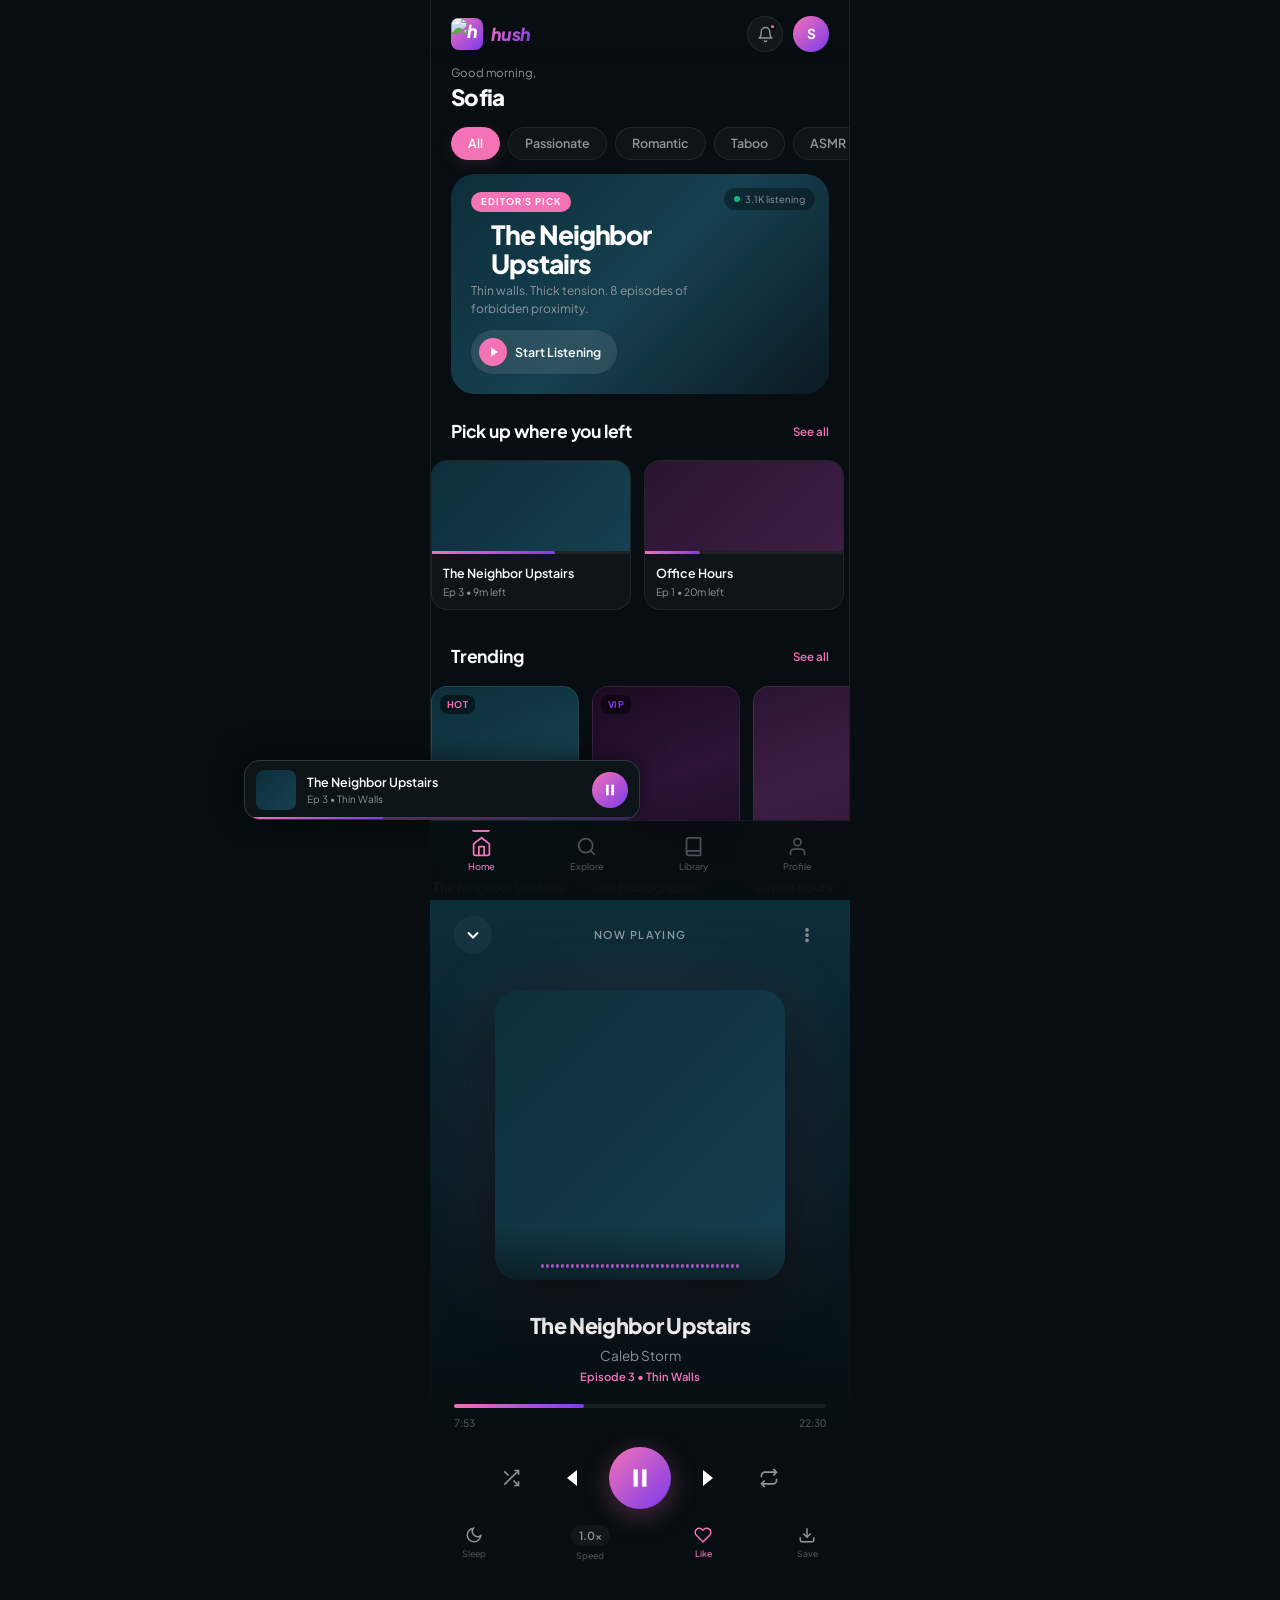
==== commit e4a2c99e: "feat: implement light theme, search demo, category details, and subscription flow" ====
--- a/hush_app.html
+++ b/hush_app.html
@@ -20,12 +20,17 @@
         <!-- Header -->
         <header class="hdr">
             <div class="hdr-brand">
-                <div class="hdr-logo">h</div>
+                <div class="hdr-logo"><img
+                        src="/C:/Users/ADMIN/.gemini/antigravity/brain/2aba5bef-8009-4566-86b7-ee53a9e9ca7b/hush_app_icon_premium_1772464663140.png"
+                        alt="h" style="width:100%;height:100%;object-fit:cover;border-radius:inherit"></div>
                 <span class="hdr-wordmark">hush</span>
             </div>
             <div class="hdr-actions">
                 <button class="hdr-icon-btn" aria-label="Notifications">
-                    <svg viewBox="0 0 24 24"><path d="M18 8A6 6 0 0 0 6 8c0 7-3 9-3 9h18s-3-2-3-9"/><path d="M13.73 21a2 2 0 0 1-3.46 0"/></svg>
+                    <svg viewBox="0 0 24 24">
+                        <path d="M18 8A6 6 0 0 0 6 8c0 7-3 9-3 9h18s-3-2-3-9" />
+                        <path d="M13.73 21a2 2 0 0 1-3.46 0" />
+                    </svg>
                     <span class="notif-badge"></span>
                 </button>
                 <div class="hdr-avatar" onclick="navigateTo('profile')">
@@ -60,7 +65,9 @@
                 <p class="eh-sub">Thin walls. Thick tension. 8 episodes of forbidden proximity.</p>
                 <div class="eh-cta">
                     <div class="eh-play-icon">
-                        <svg viewBox="0 0 24 24"><polygon points="6,3 20,12 6,21"/></svg>
+                        <svg viewBox="0 0 24 24">
+                            <polygon points="6,3 20,12 6,21" />
+                        </svg>
                     </div>
                     <span>Start Listening</span>
                 </div>
@@ -80,9 +87,13 @@
             <div class="h-rail">
                 <div class="resume-card anim-in" onclick="openStoryDetail('neighbor')">
                     <div class="rc-art" style="background: linear-gradient(135deg,#0c2e3a,#164050)">
-                        <div class="rc-play"><svg viewBox="0 0 24 24"><polygon points="7,4 19,12 7,20"/></svg></div>
-                    </div>
-                    <div class="rc-bar"><div class="rc-fill" style="width:62%"></div></div>
+                        <div class="rc-play"><svg viewBox="0 0 24 24">
+                                <polygon points="7,4 19,12 7,20" />
+                            </svg></div>
+                    </div>
+                    <div class="rc-bar">
+                        <div class="rc-fill" style="width:62%"></div>
+                    </div>
                     <div class="rc-text">
                         <span class="rc-name">The Neighbor Upstairs</span>
                         <span class="rc-ep">Ep 3 &bull; 9m left</span>
@@ -90,9 +101,13 @@
                 </div>
                 <div class="resume-card anim-in" onclick="openStoryDetail('professor')">
                     <div class="rc-art" style="background: linear-gradient(135deg,#2a1430,#3d1e45)">
-                        <div class="rc-play"><svg viewBox="0 0 24 24"><polygon points="7,4 19,12 7,20"/></svg></div>
-                    </div>
-                    <div class="rc-bar"><div class="rc-fill" style="width:28%"></div></div>
+                        <div class="rc-play"><svg viewBox="0 0 24 24">
+                                <polygon points="7,4 19,12 7,20" />
+                            </svg></div>
+                    </div>
+                    <div class="rc-bar">
+                        <div class="rc-fill" style="width:28%"></div>
+                    </div>
                     <div class="rc-text">
                         <span class="rc-name">Office Hours</span>
                         <span class="rc-ep">Ep 1 &bull; 20m left</span>
@@ -100,9 +115,13 @@
                 </div>
                 <div class="resume-card anim-in" onclick="openStoryDetail('barista')">
                     <div class="rc-art" style="background: linear-gradient(135deg,#2a2008,#3d3010)">
-                        <div class="rc-play"><svg viewBox="0 0 24 24"><polygon points="7,4 19,12 7,20"/></svg></div>
-                    </div>
-                    <div class="rc-bar"><div class="rc-fill" style="width:100%"></div></div>
+                        <div class="rc-play"><svg viewBox="0 0 24 24">
+                                <polygon points="7,4 19,12 7,20" />
+                            </svg></div>
+                    </div>
+                    <div class="rc-bar">
+                        <div class="rc-fill" style="width:100%"></div>
+                    </div>
                     <div class="rc-text">
                         <span class="rc-name">The Barista</span>
                         <span class="rc-ep">Complete &bull; Replay</span>
@@ -121,59 +140,84 @@
                 <div class="poster-card anim-in" onclick="openStoryDetail('neighbor')">
                     <div class="pc-img" style="background:linear-gradient(160deg,#0c2e3a,#164050,#0c2e3a)">
                         <div class="pc-badge trend">Hot</div>
-                        <div class="pc-hover-play"><svg viewBox="0 0 24 24"><polygon points="7,4 19,12 7,20"/></svg></div>
+                        <div class="pc-hover-play"><svg viewBox="0 0 24 24">
+                                <polygon points="7,4 19,12 7,20" />
+                            </svg></div>
                         <div class="pc-time">3h 28m</div>
                     </div>
                     <div class="pc-info">
                         <div class="pc-title">The Neighbor Upstairs</div>
                         <div class="pc-sub">Proximity &bull; Forbidden</div>
-                        <div class="pc-hearts"><svg viewBox="0 0 24 24"><path d="M20.84 4.61a5.5 5.5 0 0 0-7.78 0L12 5.67l-1.06-1.06a5.5 5.5 0 0 0-7.78 7.78l1.06 1.06L12 21.23l7.78-7.78 1.06-1.06a5.5 5.5 0 0 0 0-7.78z"/></svg><span>6.2K</span></div>
+                        <div class="pc-hearts"><svg viewBox="0 0 24 24">
+                                <path
+                                    d="M20.84 4.61a5.5 5.5 0 0 0-7.78 0L12 5.67l-1.06-1.06a5.5 5.5 0 0 0-7.78 7.78l1.06 1.06L12 21.23l7.78-7.78 1.06-1.06a5.5 5.5 0 0 0 0-7.78z" />
+                            </svg><span>6.2K</span></div>
                     </div>
                 </div>
                 <div class="poster-card anim-in" onclick="openStoryDetail('photographer')">
                     <div class="pc-img" style="background:linear-gradient(160deg,#1a0a20,#2d1438,#1a0a20)">
                         <div class="pc-badge vip">VIP</div>
-                        <div class="pc-hover-play"><svg viewBox="0 0 24 24"><polygon points="7,4 19,12 7,20"/></svg></div>
+                        <div class="pc-hover-play"><svg viewBox="0 0 24 24">
+                                <polygon points="7,4 19,12 7,20" />
+                            </svg></div>
                         <div class="pc-time">4h 12m</div>
                     </div>
                     <div class="pc-info">
                         <div class="pc-title">The Photographer</div>
                         <div class="pc-sub">Art &bull; Vulnerable</div>
-                        <div class="pc-hearts"><svg viewBox="0 0 24 24"><path d="M20.84 4.61a5.5 5.5 0 0 0-7.78 0L12 5.67l-1.06-1.06a5.5 5.5 0 0 0-7.78 7.78l1.06 1.06L12 21.23l7.78-7.78 1.06-1.06a5.5 5.5 0 0 0 0-7.78z"/></svg><span>4.8K</span></div>
+                        <div class="pc-hearts"><svg viewBox="0 0 24 24">
+                                <path
+                                    d="M20.84 4.61a5.5 5.5 0 0 0-7.78 0L12 5.67l-1.06-1.06a5.5 5.5 0 0 0-7.78 7.78l1.06 1.06L12 21.23l7.78-7.78 1.06-1.06a5.5 5.5 0 0 0 0-7.78z" />
+                            </svg><span>4.8K</span></div>
                     </div>
                 </div>
                 <div class="poster-card anim-in" onclick="openStoryDetail('professor')">
                     <div class="pc-img" style="background:linear-gradient(160deg,#2a1430,#3d1e45,#2a1430)">
-                        <div class="pc-hover-play"><svg viewBox="0 0 24 24"><polygon points="7,4 19,12 7,20"/></svg></div>
+                        <div class="pc-hover-play"><svg viewBox="0 0 24 24">
+                                <polygon points="7,4 19,12 7,20" />
+                            </svg></div>
                         <div class="pc-time">3h 50m</div>
                     </div>
                     <div class="pc-info">
                         <div class="pc-title">Office Hours</div>
                         <div class="pc-sub">Professor &bull; Tension</div>
-                        <div class="pc-hearts"><svg viewBox="0 0 24 24"><path d="M20.84 4.61a5.5 5.5 0 0 0-7.78 0L12 5.67l-1.06-1.06a5.5 5.5 0 0 0-7.78 7.78l1.06 1.06L12 21.23l7.78-7.78 1.06-1.06a5.5 5.5 0 0 0 0-7.78z"/></svg><span>3.5K</span></div>
+                        <div class="pc-hearts"><svg viewBox="0 0 24 24">
+                                <path
+                                    d="M20.84 4.61a5.5 5.5 0 0 0-7.78 0L12 5.67l-1.06-1.06a5.5 5.5 0 0 0-7.78 7.78l1.06 1.06L12 21.23l7.78-7.78 1.06-1.06a5.5 5.5 0 0 0 0-7.78z" />
+                            </svg><span>3.5K</span></div>
                     </div>
                 </div>
                 <div class="poster-card anim-in" onclick="openStoryDetail('dancer')">
                     <div class="pc-img" style="background:linear-gradient(160deg,#200a14,#381020,#200a14)">
                         <div class="pc-badge fresh">New</div>
-                        <div class="pc-hover-play"><svg viewBox="0 0 24 24"><polygon points="7,4 19,12 7,20"/></svg></div>
+                        <div class="pc-hover-play"><svg viewBox="0 0 24 24">
+                                <polygon points="7,4 19,12 7,20" />
+                            </svg></div>
                         <div class="pc-time">2h 40m</div>
                     </div>
                     <div class="pc-info">
                         <div class="pc-title">After the Show</div>
                         <div class="pc-sub">Dancer &bull; Passionate</div>
-                        <div class="pc-hearts"><svg viewBox="0 0 24 24"><path d="M20.84 4.61a5.5 5.5 0 0 0-7.78 0L12 5.67l-1.06-1.06a5.5 5.5 0 0 0-7.78 7.78l1.06 1.06L12 21.23l7.78-7.78 1.06-1.06a5.5 5.5 0 0 0 0-7.78z"/></svg><span>2.1K</span></div>
+                        <div class="pc-hearts"><svg viewBox="0 0 24 24">
+                                <path
+                                    d="M20.84 4.61a5.5 5.5 0 0 0-7.78 0L12 5.67l-1.06-1.06a5.5 5.5 0 0 0-7.78 7.78l1.06 1.06L12 21.23l7.78-7.78 1.06-1.06a5.5 5.5 0 0 0 0-7.78z" />
+                            </svg><span>2.1K</span></div>
                     </div>
                 </div>
                 <div class="poster-card anim-in" onclick="openStoryDetail('barista')">
                     <div class="pc-img" style="background:linear-gradient(160deg,#2a2008,#3d3010,#2a2008)">
-                        <div class="pc-hover-play"><svg viewBox="0 0 24 24"><polygon points="7,4 19,12 7,20"/></svg></div>
+                        <div class="pc-hover-play"><svg viewBox="0 0 24 24">
+                                <polygon points="7,4 19,12 7,20" />
+                            </svg></div>
                         <div class="pc-time">2h 15m</div>
                     </div>
                     <div class="pc-info">
                         <div class="pc-title">The Barista</div>
                         <div class="pc-sub">Coffee Shop &bull; Sweet</div>
-                        <div class="pc-hearts"><svg viewBox="0 0 24 24"><path d="M20.84 4.61a5.5 5.5 0 0 0-7.78 0L12 5.67l-1.06-1.06a5.5 5.5 0 0 0-7.78 7.78l1.06 1.06L12 21.23l7.78-7.78 1.06-1.06a5.5 5.5 0 0 0 0-7.78z"/></svg><span>5.4K</span></div>
+                        <div class="pc-hearts"><svg viewBox="0 0 24 24">
+                                <path
+                                    d="M20.84 4.61a5.5 5.5 0 0 0-7.78 0L12 5.67l-1.06-1.06a5.5 5.5 0 0 0-7.78 7.78l1.06 1.06L12 21.23l7.78-7.78 1.06-1.06a5.5 5.5 0 0 0 0-7.78z" />
+                            </svg><span>5.4K</span></div>
                     </div>
                 </div>
             </div>
@@ -215,23 +259,32 @@
         <section class="sec">
             <div class="sec-head">
                 <h2>Popular Voices</h2>
-                <span class="sec-more">See all</span>
+                <span class="sec-more" onclick="openCategory('Voices')">See all</span>
             </div>
             <div class="voice-list">
                 <div class="voice-row anim-in">
                     <div class="vr-ring" style="background:linear-gradient(135deg,#f472b6,#7c3aed)"><span>C</span></div>
-                    <div class="vr-info"><div class="vr-name">Caleb Storm</div><div class="vr-desc">Deep &bull; Commanding</div></div>
-                    <div class="vr-wave"><span></span><span></span><span></span><span></span><span></span></div>
+                    <div class="vr-info">
+                        <div class="vr-name">Caleb Storm</div>
+                        <div class="vr-desc">Deep &bull; Commanding</div>
+                    </div>
+                    <div class="vr-wave"><span></span><span></span><span></span><span></span></div>
                 </div>
                 <div class="voice-row anim-in">
                     <div class="vr-ring" style="background:linear-gradient(135deg,#06b6d4,#3b82f6)"><span>N</span></div>
-                    <div class="vr-info"><div class="vr-name">Nico Voss</div><div class="vr-desc">Warm &bull; Playful</div></div>
-                    <div class="vr-wave"><span></span><span></span><span></span><span></span><span></span></div>
+                    <div class="vr-info">
+                        <div class="vr-name">Nico Voss</div>
+                        <div class="vr-desc">Warm &bull; Playful</div>
+                    </div>
+                    <div class="vr-wave"><span></span><span></span><span></span><span></span></div>
                 </div>
                 <div class="voice-row anim-in">
                     <div class="vr-ring" style="background:linear-gradient(135deg,#fbbf24,#f472b6)"><span>J</span></div>
-                    <div class="vr-info"><div class="vr-name">Jade Ellis</div><div class="vr-desc">Sultry &bull; ASMR</div></div>
-                    <div class="vr-wave"><span></span><span></span><span></span><span></span><span></span></div>
+                    <div class="vr-info">
+                        <div class="vr-name">Jade Ellis</div>
+                        <div class="vr-desc">Sultry &bull; ASMR</div>
+                    </div>
+                    <div class="vr-wave"><span></span><span></span><span></span><span></span></div>
                 </div>
             </div>
         </section>
@@ -240,7 +293,7 @@
         <section class="sec">
             <div class="sec-head">
                 <h2>Wind Down</h2>
-                <span class="sec-more">See all</span>
+                <span class="sec-more" onclick="openCategory('Sleep')">See all</span>
             </div>
             <div class="h-rail">
                 <div class="sleep-tile anim-in" onclick="openStoryDetail('whisper-rain')">
@@ -277,52 +330,164 @@
         <div class="explore-top">
             <h1>Explore</h1>
             <div class="search-field">
-                <svg viewBox="0 0 24 24"><circle cx="11" cy="11" r="8"/><line x1="21" y1="21" x2="16.65" y2="16.65"/></svg>
-                <input type="text" placeholder="Stories, voices, vibes...">
-            </div>
-        </div>
-
-        <section class="sec" style="margin-top:0.25rem">
-            <div class="sec-head"><h2>Browse Vibes</h2></div>
-            <div class="vibe-tiles">
-                <div class="vt" style="--vt-bg:linear-gradient(135deg,#f472b6,#be185d)"><div class="vt-icon">&#128293;</div><div class="vt-label">Passionate</div><div class="vt-count">128</div></div>
-                <div class="vt" style="--vt-bg:linear-gradient(135deg,#06b6d4,#0e7490)"><div class="vt-icon">&#127769;</div><div class="vt-label">Late Night</div><div class="vt-count">94</div></div>
-                <div class="vt" style="--vt-bg:linear-gradient(135deg,#7c3aed,#5b21b6)"><div class="vt-icon">&#128156;</div><div class="vt-label">Romantic</div><div class="vt-count">112</div></div>
-                <div class="vt" style="--vt-bg:linear-gradient(135deg,#fbbf24,#d97706)"><div class="vt-icon">&#9939;&#65039;</div><div class="vt-label">Dominant</div><div class="vt-count">67</div></div>
-                <div class="vt" style="--vt-bg:linear-gradient(135deg,#10b981,#059669)"><div class="vt-icon">&#128154;</div><div class="vt-label">Comfort</div><div class="vt-count">85</div></div>
-                <div class="vt" style="--vt-bg:linear-gradient(135deg,#ef4444,#b91c1c)"><div class="vt-icon">&#128520;</div><div class="vt-label">Taboo</div><div class="vt-count">53</div></div>
-            </div>
-        </section>
-
-        <section class="sec">
-            <div class="sec-head"><h2>Popular Voices</h2><span class="sec-more">See all</span></div>
-            <div class="h-rail voice-avatars-rail">
-                <div class="va-card"><div class="va-ring" style="background:linear-gradient(135deg,#f472b6,#7c3aed)"><span>C</span></div><div class="va-label">Caleb</div><div class="va-type">Deep</div></div>
-                <div class="va-card"><div class="va-ring" style="background:linear-gradient(135deg,#06b6d4,#3b82f6)"><span>N</span></div><div class="va-label">Nico</div><div class="va-type">Warm</div></div>
-                <div class="va-card"><div class="va-ring" style="background:linear-gradient(135deg,#fbbf24,#f472b6)"><span>J</span></div><div class="va-label">Jade</div><div class="va-type">Sultry</div></div>
-                <div class="va-card"><div class="va-ring" style="background:linear-gradient(135deg,#10b981,#06b6d4)"><span>L</span></div><div class="va-label">Leo</div><div class="va-type">Gentle</div></div>
-                <div class="va-card"><div class="va-ring" style="background:linear-gradient(135deg,#ef4444,#fbbf24)"><span>A</span></div><div class="va-label">Aria</div><div class="va-type">Breathy</div></div>
-            </div>
-        </section>
-
-        <section class="sec">
-            <div class="sec-head"><h2>Trending Tags</h2></div>
-            <div class="tags-wrap">
-                <span class="tag hot-tag">#enemiestolovers</span><span class="tag">#softdom</span><span class="tag hot-tag">#possessive</span>
-                <span class="tag">#aftercare</span><span class="tag">#jealousy</span><span class="tag hot-tag">#firsttime</span>
-                <span class="tag">#fakerelationship</span><span class="tag">#roommates</span><span class="tag">#praising</span>
-                <span class="tag">#forbiddenlove</span><span class="tag">#bodyworshipping</span><span class="tag">#voyeuristic</span>
-            </div>
-        </section>
-
-        <section class="sec">
-            <div class="sec-head"><h2>Top This Week</h2></div>
-            <div class="ranking-list">
-                <div class="rank-row anim-in" onclick="openStoryDetail('neighbor')"><div class="rank-num">#1</div><div class="rank-art" style="background:linear-gradient(135deg,#0c2e3a,#164050)"></div><div class="rank-info"><div class="rank-title">The Neighbor Upstairs</div><div class="rank-meta">8 Eps &bull; Forbidden</div></div><div class="rank-up"><svg viewBox="0 0 24 24"><polyline points="23 6 13.5 15.5 8.5 10.5 1 18"/></svg></div></div>
-                <div class="rank-row anim-in" onclick="openStoryDetail('barista')"><div class="rank-num">#2</div><div class="rank-art" style="background:linear-gradient(135deg,#2a2008,#3d3010)"></div><div class="rank-info"><div class="rank-title">The Barista</div><div class="rank-meta">6 Eps &bull; Sweet</div></div><div class="rank-up"><svg viewBox="0 0 24 24"><polyline points="23 6 13.5 15.5 8.5 10.5 1 18"/></svg></div></div>
-                <div class="rank-row anim-in" onclick="openStoryDetail('photographer')"><div class="rank-num">#3</div><div class="rank-art" style="background:linear-gradient(135deg,#1a0a20,#2d1438)"></div><div class="rank-info"><div class="rank-title">The Photographer</div><div class="rank-meta">10 Eps &bull; Art</div></div><div class="rank-up"><svg viewBox="0 0 24 24"><polyline points="23 6 13.5 15.5 8.5 10.5 1 18"/></svg></div></div>
-            </div>
-        </section>
+                <svg viewBox="0 0 24 24">
+                    <circle cx="11" cy="11" r="8" />
+                    <line x1="21" y1="21" x2="16.65" y2="16.65" />
+                </svg>
+                <input type="text" id="search-input" placeholder="Stories, voices, vibes..."
+                    oninput="handleSearch(this.value)">
+            </div>
+        </div>
+
+        <div id="explore-default">
+
+            <section class="sec" style="margin-top:0.25rem">
+                <div class="sec-head">
+                    <h2>Browse Vibes</h2>
+                </div>
+                <div class="vibe-tiles">
+                    <div class="vt" style="--vt-bg:linear-gradient(135deg,#f472b6,#be185d)"
+                        onclick="openCategory('Passionate')">
+                        <div class="vt-icon">&#128293;</div>
+                        <div class="vt-label">Passionate</div>
+                        <div class="vt-count">128</div>
+                    </div>
+                    <div class="vt" style="--vt-bg:linear-gradient(135deg,#06b6d4,#0e7490)"
+                        onclick="openCategory('Late Night')">
+                        <div class="vt-icon">&#127769;</div>
+                        <div class="vt-label">Late Night</div>
+                        <div class="vt-count">94</div>
+                    </div>
+                    <div class="vt" style="--vt-bg:linear-gradient(135deg,#7c3aed,#5b21b6)"
+                        onclick="openCategory('Romantic')">
+                        <div class="vt-icon">&#128156;</div>
+                        <div class="vt-label">Romantic</div>
+                        <div class="vt-count">112</div>
+                    </div>
+                    <div class="vt" style="--vt-bg:linear-gradient(135deg,#fbbf24,#d97706)"
+                        onclick="openCategory('Dominant')">
+                        <div class="vt-icon">&#9939;&#65039;</div>
+                        <div class="vt-label">Dominant</div>
+                        <div class="vt-count">67</div>
+                    </div>
+                    <div class="vt" style="--vt-bg:linear-gradient(135deg,#10b981,#059669)"
+                        onclick="openCategory('Comfort')">
+                        <div class="vt-icon">&#128154;</div>
+                        <div class="vt-label">Comfort</div>
+                        <div class="vt-count">85</div>
+                    </div>
+                    <div class="vt" style="--vt-bg:linear-gradient(135deg,#ef4444,#b91c1c)"
+                        onclick="openCategory('Taboo')">
+                        <div class="vt-icon">&#128520;</div>
+                        <div class="vt-label">Taboo</div>
+                        <div class="vt-count">53</div>
+                    </div>
+                </div>
+            </section>
+
+            <section class="sec">
+                <div class="sec-head">
+                    <h2>Popular Voices</h2><span class="sec-more">See all</span>
+                </div>
+                <div class="h-rail voice-avatars-rail">
+                    <div class="va-card">
+                        <div class="va-ring" style="background:linear-gradient(135deg,#f472b6,#7c3aed)"><span>C</span>
+                        </div>
+                        <div class="va-label">Caleb</div>
+                        <div class="va-type">Deep</div>
+                    </div>
+                    <div class="va-card">
+                        <div class="va-ring" style="background:linear-gradient(135deg,#06b6d4,#3b82f6)"><span>N</span>
+                        </div>
+                        <div class="va-label">Nico</div>
+                        <div class="va-type">Warm</div>
+                    </div>
+                    <div class="va-card">
+                        <div class="va-ring" style="background:linear-gradient(135deg,#fbbf24,#f472b6)"><span>J</span>
+                        </div>
+                        <div class="upgrade-btn" onclick="openPaywall()">Upgrade</div>
+                        <div class="va-label">Jade</div>
+                        <div class="va-type">Sultry</div>
+                    </div>
+                    <div class="va-card">
+                        <div class="va-ring" style="background:linear-gradient(135deg,#10b981,#06b6d4)"><span>L</span>
+                        </div>
+                        <div class="va-label">Leo</div>
+                        <div class="va-type">Gentle</div>
+                    </div>
+                    <div class="va-card">
+                        <div class="va-ring" style="background:linear-gradient(135deg,#ef4444,#fbbf24)"><span>A</span>
+                        </div>
+                        <div class="va-label">Aria</div>
+                        <div class="va-type">Breathy</div>
+                    </div>
+                </div>
+            </section>
+
+            <section class="sec">
+                <div class="sec-head">
+                    <h2>Trending Tags</h2>
+                </div>
+                <div class="tags-wrap">
+                    <span class="tag hot-tag">#enemiestolovers</span><span class="tag">#softdom</span><span
+                        class="tag hot-tag">#possessive</span>
+                    <span class="tag">#aftercare</span><span class="tag">#jealousy</span><span
+                        class="tag hot-tag">#firsttime</span>
+                    <span class="tag">#fakerelationship</span><span class="tag">#roommates</span><span
+                        class="tag">#praising</span>
+                    <span class="tag">#forbiddenlove</span><span class="tag">#bodyworshipping</span><span
+                        class="tag">#voyeuristic</span>
+                </div>
+            </section>
+
+            <section class="sec">
+                <div class="sec-head">
+                    <h2>Top This Week</h2>
+                </div>
+                <div class="ranking-list">
+                    <div class="rank-row anim-in" onclick="openStoryDetail('neighbor')">
+                        <div class="rank-num">#1</div>
+                        <div class="rank-art" style="background:linear-gradient(135deg,#0c2e3a,#164050)"></div>
+                        <div class="rank-info">
+                            <div class="rank-title">The Neighbor Upstairs</div>
+                            <div class="rank-meta">8 Eps &bull; Forbidden</div>
+                        </div>
+                        <div class="rank-up"><svg viewBox="0 0 24 24">
+                                <polyline points="23 6 13.5 15.5 8.5 10.5 1 18" />
+                            </svg></div>
+                    </div>
+                    <div class="rank-row anim-in" onclick="openStoryDetail('barista')">
+                        <div class="rank-num">#2</div>
+                        <div class="rank-art" style="background:linear-gradient(135deg,#2a2008,#3d3010)"></div>
+                        <div class="rank-info">
+                            <div class="rank-title">The Barista</div>
+                            <div class="rank-meta">6 Eps &bull; Sweet</div>
+                        </div>
+                        <div class="rank-up"><svg viewBox="0 0 24 24">
+                                <polyline points="23 6 13.5 15.5 8.5 10.5 1 18" />
+                            </svg></div>
+                    </div>
+                    <div class="rank-row anim-in" onclick="openStoryDetail('photographer')">
+                        <div class="rank-num">#3</div>
+                        <div class="rank-art" style="background:linear-gradient(135deg,#1a0a20,#2d1438)"></div>
+                        <div class="rank-info">
+                            <div class="rank-title">The Photographer</div>
+                            <div class="rank-meta">10 Eps &bull; Art</div>
+                        </div>
+                        <div class="rank-up"><svg viewBox="0 0 24 24">
+                                <polyline points="23 6 13.5 15.5 8.5 10.5 1 18" />
+                            </svg></div>
+                    </div>
+                </div>
+            </section>
+        </div>
+
+        <div id="search-results" style="display:none; padding: 0 1.25rem;">
+            <div class="sec-head" style="padding:0; margin-top:1rem">
+                <h2>Results</h2>
+            </div>
+            <div class="poster-grid" id="search-grid"></div>
+        </div>
     </div>
 
 
@@ -340,17 +505,103 @@
         </div>
 
         <div id="lib-saved" class="lib-tab-body active">
-            <div class="lib-row" onclick="openStoryDetail('neighbor')"><div class="lr-art" style="background:linear-gradient(135deg,#0c2e3a,#164050)"></div><div class="lr-info"><div class="lr-title">The Neighbor Upstairs</div><div class="lr-meta">8 Eps &bull; Ep 3</div><div class="lr-prog"><div class="lr-fill" style="width:38%"></div></div></div><button class="lr-more"><svg viewBox="0 0 24 24"><circle cx="12" cy="12" r="1.5"/><circle cx="12" cy="5" r="1.5"/><circle cx="12" cy="19" r="1.5"/></svg></button></div>
-            <div class="lib-row" onclick="openStoryDetail('photographer')"><div class="lr-art" style="background:linear-gradient(135deg,#1a0a20,#2d1438)"></div><div class="lr-info"><div class="lr-title">The Photographer</div><div class="lr-meta">10 Eps &bull; Art</div><div class="lr-prog"><div class="lr-fill" style="width:0%"></div></div></div><button class="lr-more"><svg viewBox="0 0 24 24"><circle cx="12" cy="12" r="1.5"/><circle cx="12" cy="5" r="1.5"/><circle cx="12" cy="19" r="1.5"/></svg></button></div>
-            <div class="lib-row" onclick="openStoryDetail('professor')"><div class="lr-art" style="background:linear-gradient(135deg,#2a1430,#3d1e45)"></div><div class="lr-info"><div class="lr-title">Office Hours</div><div class="lr-meta">9 Eps &bull; Professor</div><div class="lr-prog"><div class="lr-fill" style="width:11%"></div></div></div><button class="lr-more"><svg viewBox="0 0 24 24"><circle cx="12" cy="12" r="1.5"/><circle cx="12" cy="5" r="1.5"/><circle cx="12" cy="19" r="1.5"/></svg></button></div>
-            <div class="lib-row" onclick="openStoryDetail('barista')"><div class="lr-art" style="background:linear-gradient(135deg,#2a2008,#3d3010)"></div><div class="lr-info"><div class="lr-title">The Barista</div><div class="lr-meta">6 Eps &bull; Complete</div><div class="lr-prog"><div class="lr-fill" style="width:100%"></div></div></div><button class="lr-more"><svg viewBox="0 0 24 24"><circle cx="12" cy="12" r="1.5"/><circle cx="12" cy="5" r="1.5"/><circle cx="12" cy="19" r="1.5"/></svg></button></div>
+            <div class="lib-row" onclick="openStoryDetail('neighbor')">
+                <div class="lr-art" style="background:linear-gradient(135deg,#0c2e3a,#164050)"></div>
+                <div class="lr-info">
+                    <div class="lr-title">The Neighbor Upstairs</div>
+                    <div class="lr-meta">8 Eps &bull; Ep 3</div>
+                    <div class="lr-prog">
+                        <div class="lr-fill" style="width:38%"></div>
+                    </div>
+                </div><button class="lr-more"><svg viewBox="0 0 24 24">
+                        <circle cx="12" cy="12" r="1.5" />
+                        <circle cx="12" cy="5" r="1.5" />
+                        <circle cx="12" cy="19" r="1.5" />
+                    </svg></button>
+            </div>
+            <div class="lib-row" onclick="openStoryDetail('photographer')">
+                <div class="lr-art" style="background:linear-gradient(135deg,#1a0a20,#2d1438)"></div>
+                <div class="lr-info">
+                    <div class="lr-title">The Photographer</div>
+                    <div class="lr-meta">10 Eps &bull; Art</div>
+                    <div class="lr-prog">
+                        <div class="lr-fill" style="width:0%"></div>
+                    </div>
+                </div><button class="lr-more"><svg viewBox="0 0 24 24">
+                        <circle cx="12" cy="12" r="1.5" />
+                        <circle cx="12" cy="5" r="1.5" />
+                        <circle cx="12" cy="19" r="1.5" />
+                    </svg></button>
+            </div>
+            <div class="lib-row" onclick="openStoryDetail('professor')">
+                <div class="lr-art" style="background:linear-gradient(135deg,#2a1430,#3d1e45)"></div>
+                <div class="lr-info">
+                    <div class="lr-title">Office Hours</div>
+                    <div class="lr-meta">9 Eps &bull; Professor</div>
+                    <div class="lr-prog">
+                        <div class="lr-fill" style="width:11%"></div>
+                    </div>
+                </div><button class="lr-more"><svg viewBox="0 0 24 24">
+                        <circle cx="12" cy="12" r="1.5" />
+                        <circle cx="12" cy="5" r="1.5" />
+                        <circle cx="12" cy="19" r="1.5" />
+                    </svg></button>
+            </div>
+            <div class="lib-row" onclick="openStoryDetail('barista')">
+                <div class="lr-art" style="background:linear-gradient(135deg,#2a2008,#3d3010)"></div>
+                <div class="lr-info">
+                    <div class="lr-title">The Barista</div>
+                    <div class="lr-meta">6 Eps &bull; Complete</div>
+                    <div class="lr-prog">
+                        <div class="lr-fill" style="width:100%"></div>
+                    </div>
+                </div><button class="lr-more"><svg viewBox="0 0 24 24">
+                        <circle cx="12" cy="12" r="1.5" />
+                        <circle cx="12" cy="5" r="1.5" />
+                        <circle cx="12" cy="19" r="1.5" />
+                    </svg></button>
+            </div>
         </div>
         <div id="lib-downloaded" class="lib-tab-body" style="display:none">
-            <div class="lib-row" onclick="openStoryDetail('neighbor')"><div class="lr-art" style="background:linear-gradient(135deg,#0c2e3a,#164050)"><div class="lr-dl-badge"><svg viewBox="0 0 24 24"><polyline points="20 6 9 17 4 12"/></svg></div></div><div class="lr-info"><div class="lr-title">The Neighbor Upstairs</div><div class="lr-meta">Eps 1-3 &bull; 38 MB</div></div><button class="lr-more"><svg viewBox="0 0 24 24"><circle cx="12" cy="12" r="1.5"/><circle cx="12" cy="5" r="1.5"/><circle cx="12" cy="19" r="1.5"/></svg></button></div>
+            <div class="lib-row" onclick="openStoryDetail('neighbor')">
+                <div class="lr-art" style="background:linear-gradient(135deg,#0c2e3a,#164050)">
+                    <div class="lr-dl-badge"><svg viewBox="0 0 24 24">
+                            <polyline points="20 6 9 17 4 12" />
+                        </svg></div>
+                </div>
+                <div class="lr-info">
+                    <div class="lr-title">The Neighbor Upstairs</div>
+                    <div class="lr-meta">Eps 1-3 &bull; 38 MB</div>
+                </div><button class="lr-more"><svg viewBox="0 0 24 24">
+                        <circle cx="12" cy="12" r="1.5" />
+                        <circle cx="12" cy="5" r="1.5" />
+                        <circle cx="12" cy="19" r="1.5" />
+                    </svg></button>
+            </div>
         </div>
         <div id="lib-history" class="lib-tab-body" style="display:none">
-            <div class="lib-row" onclick="openStoryDetail('barista')"><div class="lr-art" style="background:linear-gradient(135deg,#2a2008,#3d3010)"></div><div class="lr-info"><div class="lr-title">The Barista</div><div class="lr-meta">Finished today</div></div><button class="lr-more"><svg viewBox="0 0 24 24"><circle cx="12" cy="12" r="1.5"/><circle cx="12" cy="5" r="1.5"/><circle cx="12" cy="19" r="1.5"/></svg></button></div>
-            <div class="lib-row" onclick="openStoryDetail('neighbor')"><div class="lr-art" style="background:linear-gradient(135deg,#0c2e3a,#164050)"></div><div class="lr-info"><div class="lr-title">The Neighbor Upstairs</div><div class="lr-meta">Ep 3 &bull; Yesterday</div></div><button class="lr-more"><svg viewBox="0 0 24 24"><circle cx="12" cy="12" r="1.5"/><circle cx="12" cy="5" r="1.5"/><circle cx="12" cy="19" r="1.5"/></svg></button></div>
+            <div class="lib-row" onclick="openStoryDetail('barista')">
+                <div class="lr-art" style="background:linear-gradient(135deg,#2a2008,#3d3010)"></div>
+                <div class="lr-info">
+                    <div class="lr-title">The Barista</div>
+                    <div class="lr-meta">Finished today</div>
+                </div><button class="lr-more"><svg viewBox="0 0 24 24">
+                        <circle cx="12" cy="12" r="1.5" />
+                        <circle cx="12" cy="5" r="1.5" />
+                        <circle cx="12" cy="19" r="1.5" />
+                    </svg></button>
+            </div>
+            <div class="lib-row" onclick="openStoryDetail('neighbor')">
+                <div class="lr-art" style="background:linear-gradient(135deg,#0c2e3a,#164050)"></div>
+                <div class="lr-info">
+                    <div class="lr-title">The Neighbor Upstairs</div>
+                    <div class="lr-meta">Ep 3 &bull; Yesterday</div>
+                </div><button class="lr-more"><svg viewBox="0 0 24 24">
+                        <circle cx="12" cy="12" r="1.5" />
+                        <circle cx="12" cy="5" r="1.5" />
+                        <circle cx="12" cy="19" r="1.5" />
+                    </svg></button>
+            </div>
         </div>
     </div>
 
@@ -361,14 +612,25 @@
     <div id="screen-profile" class="screen">
         <div class="prof-hero">
             <div class="prof-hero-glow"></div>
-            <div class="prof-av-ring"><div class="prof-av">S</div></div>
+            <div class="prof-av-ring">
+                <div class="prof-av">S</div>
+            </div>
             <div class="prof-name">Sofia Laurent</div>
             <div class="prof-handle">@sofia.hush &bull; Since 2025</div>
         </div>
         <div class="prof-stats">
-            <div class="ps-card"><div class="ps-val">29</div><div class="ps-label">Stories</div></div>
-            <div class="ps-card accent"><div class="ps-val">74h</div><div class="ps-label">Listened</div></div>
-            <div class="ps-card"><div class="ps-val">11</div><div class="ps-label">Favorites</div></div>
+            <div class="ps-card">
+                <div class="ps-val">29</div>
+                <div class="ps-label">Stories</div>
+            </div>
+            <div class="ps-card accent">
+                <div class="ps-val">74h</div>
+                <div class="ps-label">Listened</div>
+            </div>
+            <div class="ps-card">
+                <div class="ps-val">11</div>
+                <div class="ps-label">Favorites</div>
+            </div>
         </div>
 
         <div class="premium-cta-card">
@@ -377,24 +639,147 @@
                 <div class="pcc-badge">Hush+</div>
                 <div class="pcc-title">Go Premium</div>
                 <div class="pcc-desc">All voices, exclusive stories, ad-free</div>
-                <button class="pcc-btn">Upgrade</button>
+                <button class="pcc-btn" onclick="openPaywall()">Upgrade</button>
             </div>
         </div>
 
         <div class="settings-block">
             <div class="sb-title">Preferences</div>
-            <div class="sb-row"><div class="sb-icon"><svg viewBox="0 0 24 24"><path d="M12 2a3 3 0 0 0-3 3v4a3 3 0 0 0 6 0V5a3 3 0 0 0-3-3Z"/><path d="M19 10v1a7 7 0 0 1-14 0v-1"/><line x1="12" y1="19" x2="12" y2="22"/></svg></div><div class="sb-text"><div class="sb-name">Voice Preference</div><div class="sb-val">Deep masculine</div></div><svg class="sb-chev" viewBox="0 0 24 24"><polyline points="9 18 15 12 9 6"/></svg></div>
-            <div class="sb-row"><div class="sb-icon"><svg viewBox="0 0 24 24"><circle cx="12" cy="12" r="3"/><path d="M12 1v2M12 21v2M4.22 4.22l1.42 1.42M18.36 18.36l1.42 1.42M1 12h2M21 12h2M4.22 19.78l1.42-1.42M18.36 5.64l1.42-1.42"/></svg></div><div class="sb-text"><div class="sb-name">Dark Mode</div><div class="sb-val">Always on</div></div><div class="toggle on" onclick="this.classList.toggle('on')"><div class="toggle-dot"></div></div></div>
-            <div class="sb-row"><div class="sb-icon"><svg viewBox="0 0 24 24"><rect x="3" y="11" width="18" height="11" rx="2" ry="2"/><path d="M7 11V7a5 5 0 0 1 10 0v4"/></svg></div><div class="sb-text"><div class="sb-name">Privacy Lock</div><div class="sb-val">Require Face ID</div></div><div class="toggle" onclick="this.classList.toggle('on')"><div class="toggle-dot"></div></div></div>
+            <div class="sb-row">
+                <div class="sb-icon"><svg viewBox="0 0 24 24">
+                        <path d="M12 2a3 3 0 0 0-3 3v4a3 3 0 0 0 6 0V5a3 3 0 0 0-3-3Z" />
+                        <path d="M19 10v1a7 7 0 0 1-14 0v-1" />
+                        <line x1="12" y1="19" x2="12" y2="22" />
+                    </svg></div>
+                <div class="sb-text">
+                    <div class="sb-name">Voice Preference</div>
+                    <div class="sb-val">Deep masculine</div>
+                </div><svg class="sb-chev" viewBox="0 0 24 24">
+                    <polyline points="9 18 15 12 9 6" />
+                </svg>
+            </div>
+            <div class="sb-row">
+                <div class="sb-icon"><svg viewBox="0 0 24 24">
+                        <circle cx="12" cy="12" r="3" />
+                        <path
+                            d="M12 1v2M12 21v2M4.22 4.22l1.42 1.42M18.36 18.36l1.42 1.42M1 12h2M21 12h2M4.22 19.78l1.42-1.42M18.36 5.64l1.42-1.42" />
+                    </svg></div>
+                <div class="sb-text">
+                    <div class="sb-name">Dark Mode</div>
+                    <div class="sb-val">Always on</div>
+                </div>
+                <div class="toggle on" id="dark-mode-toggle" onclick="toggleTheme()">
+                    <div class="toggle-dot"></div>
+                </div>
+            </div>
+            <div class="sb-row">
+                <div class="sb-icon"><svg viewBox="0 0 24 24">
+                        <rect x="3" y="11" width="18" height="11" rx="2" ry="2" />
+                        <path d="M7 11V7a5 5 0 0 1 10 0v4" />
+                    </svg></div>
+                <div class="sb-text">
+                    <div class="sb-name">Privacy Lock</div>
+                    <div class="sb-val">Require Face ID</div>
+                </div>
+                <div class="toggle" onclick="this.classList.toggle('on')">
+                    <div class="toggle-dot"></div>
+                </div>
+            </div>
         </div>
         <div class="settings-block">
             <div class="sb-title">Account</div>
-            <div class="sb-row"><div class="sb-icon"><svg viewBox="0 0 24 24"><path d="M4 4h16c1.1 0 2 .9 2 2v12c0 1.1-.9 2-2 2H4c-1.1 0-2-.9-2-2V6c0-1.1.9-2 2-2z"/><polyline points="22,6 12,13 2,6"/></svg></div><div class="sb-text"><div class="sb-name">Email</div><div class="sb-val">sofia.l@email.com</div></div><svg class="sb-chev" viewBox="0 0 24 24"><polyline points="9 18 15 12 9 6"/></svg></div>
-            <div class="sb-row"><div class="sb-icon"><svg viewBox="0 0 24 24"><path d="M12 22s8-4 8-10V5l-8-3-8 3v7c0 6 8 10 8 10z"/></svg></div><div class="sb-text"><div class="sb-name">Subscription</div><div class="sb-val">Free plan</div></div><svg class="sb-chev" viewBox="0 0 24 24"><polyline points="9 18 15 12 9 6"/></svg></div>
+            <div class="sb-row">
+                <div class="sb-icon"><svg viewBox="0 0 24 24">
+                        <path d="M4 4h16c1.1 0 2 .9 2 2v12c0 1.1-.9 2-2 2H4c-1.1 0-2-.9-2-2V6c0-1.1.9-2 2-2z" />
+                        <polyline points="22,6 12,13 2,6" />
+                    </svg></div>
+                <div class="sb-text">
+                    <div class="sb-name">Email</div>
+                    <div class="sb-val">sofia.l@email.com</div>
+                </div><svg class="sb-chev" viewBox="0 0 24 24">
+                    <polyline points="9 18 15 12 9 6" />
+                </svg>
+            </div>
+            <div class="sb-row">
+                <div class="sb-icon"><svg viewBox="0 0 24 24">
+                        <path d="M12 22s8-4 8-10V5l-8-3-8 3v7c0 6 8 10 8 10z" />
+                    </svg></div>
+                <div class="sb-text">
+                    <div class="sb-name">Subscription</div>
+                    <div class="sb-val">Free plan</div>
+                </div><svg class="sb-chev" viewBox="0 0 24 24">
+                    <polyline points="9 18 15 12 9 6" />
+                </svg>
+            </div>
         </div>
         <div class="app-footer">Hush v1.0 &bull; Your secret escape</div>
     </div>
 
+
+    <!-- ╔══════════════════════════════════════╗
+         ║        CATEGORY DETAIL               ║
+         ╚══════════════════════════════════════╝ -->
+    <div id="category-detail" class="detail-panel">
+        <div class="dp-hero" style="height:140px">
+            <div class="dp-hero-bg" id="cat-bg" style="background:var(--grad)"></div>
+            <div class="dp-hero-fade"></div>
+            <div class="dp-back"><button onclick="closeCategory()"><svg viewBox="0 0 24 24">
+                        <polyline points="15 18 9 12 15 6" />
+                    </svg></button></div>
+            <div class="dp-hero-info">
+                <div class="dp-title" id="cat-title">Category</div>
+                <div class="dp-meta" id="cat-count">0 Stories</div>
+            </div>
+        </div>
+        <div class="dp-body">
+            <div class="poster-grid" id="cat-grid"></div>
+        </div>
+    </div>
+
+
+    <!-- ╔══════════════════════════════════════╗
+         ║          PAYWALL OVERLAY             ║
+         ╚══════════════════════════════════════╝ -->
+    <div id="paywall" class="detail-panel">
+        <div class="pw-content">
+            <div class="dp-back" style="position:static; margin-bottom:1rem"><button onclick="closePaywall()"><svg
+                        viewBox="0 0 24 24">
+                        <line x1="18" y1="6" x2="6" y2="18" />
+                        <line x1="6" y1="6" x2="18" y2="18" />
+                    </svg></button></div>
+            <div class="pw-badge">HUSH+</div>
+            <h1 class="pw-title">Unlock Every Secret</h1>
+            <p class="pw-desc">Get unlimited access to all premium voices, exclusive stories, and ad-free listening.</p>
+
+            <div class="pw-tiers">
+                <div class="pw-tier" onclick="selectTier(this)">
+                    <div class="pw-tier-name">Monthly</div>
+                    <div class="pw-tier-price">$9.99<span>/mo</span></div>
+                    <div class="pw-tier-save">&nbsp;</div>
+                </div>
+                <div class="pw-tier active" onclick="selectTier(this)">
+                    <div class="pw-tier-name">Yearly</div>
+                    <div class="pw-tier-price">$79.99<span>/yr</span></div>
+                    <div class="pw-tier-save">Save 33%</div>
+                </div>
+            </div>
+
+            <div class="pw-features">
+                <div class="pw-feat"><svg viewBox="0 0 24 24">
+                        <polyline points="20 6 9 17 4 12" />
+                    </svg> 500+ Immersive Stories</div>
+                <div class="pw-feat"><svg viewBox="0 0 24 24">
+                        <polyline points="20 6 9 17 4 12" />
+                    </svg> Exclusive Ultra-HD Voices</div>
+                <div class="pw-feat"><svg viewBox="0 0 24 24">
+                        <polyline points="20 6 9 17 4 12" />
+                    </svg> Offline Listening</div>
+            </div>
+
+            <button class="pw-btn" onclick="subscribe()">Start 7-Day Free Trial</button>
+            <div class="pw-foot">Cancel anytime. Terms apply.</div>
+        </div>
+    </div>
 
     <!-- ╔══════════════════════════════════════╗
          ║        STORY DETAIL                  ║
@@ -403,7 +788,9 @@
         <div class="dp-hero">
             <div class="dp-hero-bg" id="dp-bg" style="background:linear-gradient(135deg,#0c2e3a,#164050)"></div>
             <div class="dp-hero-fade"></div>
-            <div class="dp-back"><button onclick="closeDetail()"><svg viewBox="0 0 24 24"><polyline points="15 18 9 12 15 6"/></svg></button></div>
+            <div class="dp-back"><button onclick="closeDetail()"><svg viewBox="0 0 24 24">
+                        <polyline points="15 18 9 12 15 6" />
+                    </svg></button></div>
             <div class="dp-hero-info">
                 <div class="dp-tags" id="dp-tags"></div>
                 <div class="dp-title" id="dp-title">The Neighbor Upstairs</div>
@@ -413,9 +800,19 @@
         </div>
         <div class="dp-body">
             <div class="dp-actions">
-                <button class="dp-play" onclick="openPlayer()"><svg viewBox="0 0 24 24"><polygon points="6,3 20,12 6,21"/></svg><span id="dp-play-label">Play Episode 1</span></button>
-                <button class="dp-sec"><svg viewBox="0 0 24 24"><path d="M19 21l-7-5-7 5V5a2 2 0 0 1 2-2h10a2 2 0 0 1 2 2z"/></svg></button>
-                <button class="dp-sec"><svg viewBox="0 0 24 24"><circle cx="18" cy="5" r="3"/><circle cx="6" cy="12" r="3"/><circle cx="18" cy="19" r="3"/><line x1="8.59" y1="13.51" x2="15.42" y2="17.49"/><line x1="15.41" y1="6.51" x2="8.59" y2="10.49"/></svg></button>
+                <button class="dp-play" onclick="openPlayer()"><svg viewBox="0 0 24 24">
+                        <polygon points="6,3 20,12 6,21" />
+                    </svg><span id="dp-play-label">Play Episode 1</span></button>
+                <button class="dp-sec"><svg viewBox="0 0 24 24">
+                        <path d="M19 21l-7-5-7 5V5a2 2 0 0 1 2-2h10a2 2 0 0 1 2 2z" />
+                    </svg></button>
+                <button class="dp-sec"><svg viewBox="0 0 24 24">
+                        <circle cx="18" cy="5" r="3" />
+                        <circle cx="6" cy="12" r="3" />
+                        <circle cx="18" cy="19" r="3" />
+                        <line x1="8.59" y1="13.51" x2="15.42" y2="17.49" />
+                        <line x1="15.41" y1="6.51" x2="8.59" y2="10.49" />
+                    </svg></button>
             </div>
             <p class="dp-desc" id="dp-desc"></p>
             <div class="dp-ep-title">Episodes</div>
@@ -432,9 +829,15 @@
         <div class="pl-particles" id="pl-particles"></div>
         <div class="pl-content">
             <div class="pl-top">
-                <button class="pl-down" onclick="closePlayer()"><svg viewBox="0 0 24 24"><polyline points="6 9 12 15 18 9"/></svg></button>
+                <button class="pl-down" onclick="closePlayer()"><svg viewBox="0 0 24 24">
+                        <polyline points="6 9 12 15 18 9" />
+                    </svg></button>
                 <div class="pl-now">Now Playing</div>
-                <button class="pl-menu" onclick="openSleep()"><svg viewBox="0 0 24 24"><circle cx="12" cy="12" r="1.5"/><circle cx="12" cy="5" r="1.5"/><circle cx="12" cy="19" r="1.5"/></svg></button>
+                <button class="pl-menu" onclick="openSleep()"><svg viewBox="0 0 24 24">
+                        <circle cx="12" cy="12" r="1.5" />
+                        <circle cx="12" cy="5" r="1.5" />
+                        <circle cx="12" cy="19" r="1.5" />
+                    </svg></button>
             </div>
             <div class="pl-artwork">
                 <div class="pl-art-card" id="pl-art" style="background:linear-gradient(135deg,#0c2e3a,#164050)">
@@ -447,21 +850,54 @@
                 <div class="pl-episode" id="pl-ep-label">Episode 3 &bull; Thin Walls</div>
             </div>
             <div class="pl-seek">
-                <div class="pl-seek-bar" id="pl-seek-bar"><div class="pl-seek-fill" id="pl-seek-fill" style="width:35%"></div></div>
+                <div class="pl-seek-bar" id="pl-seek-bar">
+                    <div class="pl-seek-fill" id="pl-seek-fill" style="width:35%"></div>
+                </div>
                 <div class="pl-times"><span id="pl-time-now">7:42</span><span id="pl-time-end">22:30</span></div>
             </div>
             <div class="pl-controls">
-                <button class="pl-btn"><svg viewBox="0 0 24 24"><polyline points="16 3 21 3 21 8"/><line x1="4" y1="20" x2="21" y2="3"/><polyline points="21 16 21 21 16 21"/><line x1="15" y1="15" x2="21" y2="21"/><line x1="4" y1="4" x2="9" y2="9"/></svg></button>
-                <button class="pl-btn pl-skip"><svg viewBox="0 0 24 24"><polygon points="19,20 9,12 19,4"/><line x1="5" y1="19" x2="5" y2="5"/></svg></button>
-                <button class="pl-btn pl-main" onclick="togglePlay()"><svg viewBox="0 0 24 24" id="pp-main"><rect x="6" y="4" width="4" height="16"/><rect x="14" y="4" width="4" height="16"/></svg></button>
-                <button class="pl-btn pl-skip"><svg viewBox="0 0 24 24"><polygon points="5,4 15,12 5,20"/><line x1="19" y1="5" x2="19" y2="19"/></svg></button>
-                <button class="pl-btn"><svg viewBox="0 0 24 24"><polyline points="17 1 21 5 17 9"/><path d="M3 11V9a4 4 0 0 1 4-4h14"/><polyline points="7 23 3 19 7 15"/><path d="M21 13v2a4 4 0 0 1-4 4H3"/></svg></button>
+                <button class="pl-btn"><svg viewBox="0 0 24 24">
+                        <polyline points="16 3 21 3 21 8" />
+                        <line x1="4" y1="20" x2="21" y2="3" />
+                        <polyline points="21 16 21 21 16 21" />
+                        <line x1="15" y1="15" x2="21" y2="21" />
+                        <line x1="4" y1="4" x2="9" y2="9" />
+                    </svg></button>
+                <button class="pl-btn pl-skip"><svg viewBox="0 0 24 24">
+                        <polygon points="19,20 9,12 19,4" />
+                        <line x1="5" y1="19" x2="5" y2="5" />
+                    </svg></button>
+                <button class="pl-btn pl-main" onclick="togglePlay()"><svg viewBox="0 0 24 24" id="pp-main">
+                        <rect x="6" y="4" width="4" height="16" />
+                        <rect x="14" y="4" width="4" height="16" />
+                    </svg></button>
+                <button class="pl-btn pl-skip"><svg viewBox="0 0 24 24">
+                        <polygon points="5,4 15,12 5,20" />
+                        <line x1="19" y1="5" x2="19" y2="19" />
+                    </svg></button>
+                <button class="pl-btn"><svg viewBox="0 0 24 24">
+                        <polyline points="17 1 21 5 17 9" />
+                        <path d="M3 11V9a4 4 0 0 1 4-4h14" />
+                        <polyline points="7 23 3 19 7 15" />
+                        <path d="M21 13v2a4 4 0 0 1-4 4H3" />
+                    </svg></button>
             </div>
             <div class="pl-bottom">
-                <div class="plb" onclick="openSleep()"><svg viewBox="0 0 24 24"><path d="M21 12.79A9 9 0 1 1 11.21 3 7 7 0 0 0 21 12.79z"/></svg><span>Sleep</span></div>
-                <div class="plb" onclick="cycleSpeed()"><div class="speed-tag" id="speed-tag">1.0x</div><span>Speed</span></div>
-                <div class="plb active" onclick="this.classList.toggle('active')"><svg viewBox="0 0 24 24"><path d="M20.84 4.61a5.5 5.5 0 0 0-7.78 0L12 5.67l-1.06-1.06a5.5 5.5 0 0 0-7.78 7.78l1.06 1.06L12 21.23l7.78-7.78 1.06-1.06a5.5 5.5 0 0 0 0-7.78z"/></svg><span>Like</span></div>
-                <div class="plb"><svg viewBox="0 0 24 24"><path d="M21 15v4a2 2 0 0 1-2 2H5a2 2 0 0 1-2-2v-4"/><polyline points="7 10 12 15 17 10"/><line x1="12" y1="15" x2="12" y2="3"/></svg><span>Save</span></div>
+                <div class="plb" onclick="openSleep()"><svg viewBox="0 0 24 24">
+                        <path d="M21 12.79A9 9 0 1 1 11.21 3 7 7 0 0 0 21 12.79z" />
+                    </svg><span>Sleep</span></div>
+                <div class="plb" onclick="cycleSpeed()">
+                    <div class="speed-tag" id="speed-tag">1.0x</div><span>Speed</span>
+                </div>
+                <div class="plb active" onclick="this.classList.toggle('active')"><svg viewBox="0 0 24 24">
+                        <path
+                            d="M20.84 4.61a5.5 5.5 0 0 0-7.78 0L12 5.67l-1.06-1.06a5.5 5.5 0 0 0-7.78 7.78l1.06 1.06L12 21.23l7.78-7.78 1.06-1.06a5.5 5.5 0 0 0 0-7.78z" />
+                    </svg><span>Like</span></div>
+                <div class="plb"><svg viewBox="0 0 24 24">
+                        <path d="M21 15v4a2 2 0 0 1-2 2H5a2 2 0 0 1-2-2v-4" />
+                        <polyline points="7 10 12 15 17 10" />
+                        <line x1="12" y1="15" x2="12" y2="3" />
+                    </svg><span>Save</span></div>
             </div>
         </div>
     </div>
@@ -475,12 +911,30 @@
             <div class="os-handle"></div>
             <div class="os-title">Sleep Timer</div>
             <div class="os-grid">
-                <div class="os-cell" onclick="selSleep(this)"><div class="os-val">5</div><div class="os-unit">min</div></div>
-                <div class="os-cell" onclick="selSleep(this)"><div class="os-val">15</div><div class="os-unit">min</div></div>
-                <div class="os-cell sel" onclick="selSleep(this)"><div class="os-val">30</div><div class="os-unit">min</div></div>
-                <div class="os-cell" onclick="selSleep(this)"><div class="os-val">45</div><div class="os-unit">min</div></div>
-                <div class="os-cell" onclick="selSleep(this)"><div class="os-val">60</div><div class="os-unit">min</div></div>
-                <div class="os-cell" onclick="selSleep(this)"><div class="os-val">End</div><div class="os-unit">of ep</div></div>
+                <div class="os-cell" onclick="selSleep(this)">
+                    <div class="os-val">5</div>
+                    <div class="os-unit">min</div>
+                </div>
+                <div class="os-cell" onclick="selSleep(this)">
+                    <div class="os-val">15</div>
+                    <div class="os-unit">min</div>
+                </div>
+                <div class="os-cell sel" onclick="selSleep(this)">
+                    <div class="os-val">30</div>
+                    <div class="os-unit">min</div>
+                </div>
+                <div class="os-cell" onclick="selSleep(this)">
+                    <div class="os-val">45</div>
+                    <div class="os-unit">min</div>
+                </div>
+                <div class="os-cell" onclick="selSleep(this)">
+                    <div class="os-val">60</div>
+                    <div class="os-unit">min</div>
+                </div>
+                <div class="os-cell" onclick="selSleep(this)">
+                    <div class="os-val">End</div>
+                    <div class="os-unit">of ep</div>
+                </div>
             </div>
             <button class="os-confirm" onclick="closeSleep()">Set Timer</button>
         </div>
@@ -493,8 +947,15 @@
     <div class="mini" id="mini" onclick="openPlayer()">
         <div class="mini-prog" id="mini-prog" style="width:35%"></div>
         <div class="mini-art" id="mini-art" style="background:linear-gradient(135deg,#0c2e3a,#164050)"></div>
-        <div class="mini-info"><div class="mini-title" id="mini-title">The Neighbor Upstairs</div><div class="mini-sub" id="mini-sub">Ep 3 &bull; Thin Walls</div></div>
-        <div class="mini-ctrl" onclick="event.stopPropagation()"><button class="mini-pp" onclick="togglePlay()"><svg viewBox="0 0 24 24" id="pp-mini"><rect x="6" y="4" width="4" height="16"/><rect x="14" y="4" width="4" height="16"/></svg></button></div>
+        <div class="mini-info">
+            <div class="mini-title" id="mini-title">The Neighbor Upstairs</div>
+            <div class="mini-sub" id="mini-sub">Ep 3 &bull; Thin Walls</div>
+        </div>
+        <div class="mini-ctrl" onclick="event.stopPropagation()"><button class="mini-pp" onclick="togglePlay()"><svg
+                    viewBox="0 0 24 24" id="pp-mini">
+                    <rect x="6" y="4" width="4" height="16" />
+                    <rect x="14" y="4" width="4" height="16" />
+                </svg></button></div>
     </div>
 
 
@@ -502,10 +963,34 @@
          ║        BOTTOM NAV                    ║
          ╚══════════════════════════════════════╝ -->
     <nav class="bnav">
-        <div class="bnav-tab active" data-screen="home" onclick="navigateTo('home')"><div class="bnav-icon"><svg viewBox="0 0 24 24"><path d="M3 9l9-7 9 7v11a2 2 0 0 1-2 2H5a2 2 0 0 1-2-2z"/><polyline points="9 22 9 12 15 12 15 22"/></svg></div><span>Home</span><div class="bnav-dot"></div></div>
-        <div class="bnav-tab" data-screen="explore" onclick="navigateTo('explore')"><div class="bnav-icon"><svg viewBox="0 0 24 24"><circle cx="11" cy="11" r="8"/><line x1="21" y1="21" x2="16.65" y2="16.65"/></svg></div><span>Explore</span><div class="bnav-dot"></div></div>
-        <div class="bnav-tab" data-screen="library" onclick="navigateTo('library')"><div class="bnav-icon"><svg viewBox="0 0 24 24"><path d="M4 19.5A2.5 2.5 0 0 1 6.5 17H20"/><path d="M6.5 2H20v20H6.5A2.5 2.5 0 0 1 4 19.5v-15A2.5 2.5 0 0 1 6.5 2z"/></svg></div><span>Library</span><div class="bnav-dot"></div></div>
-        <div class="bnav-tab" data-screen="profile" onclick="navigateTo('profile')"><div class="bnav-icon"><svg viewBox="0 0 24 24"><path d="M20 21v-2a4 4 0 0 0-4-4H8a4 4 0 0 0-4 4v2"/><circle cx="12" cy="7" r="4"/></svg></div><span>Profile</span><div class="bnav-dot"></div></div>
+        <div class="bnav-tab active" data-screen="home" onclick="navigateTo('home')">
+            <div class="bnav-icon"><svg viewBox="0 0 24 24">
+                    <path d="M3 9l9-7 9 7v11a2 2 0 0 1-2 2H5a2 2 0 0 1-2-2z" />
+                    <polyline points="9 22 9 12 15 12 15 22" />
+                </svg></div><span>Home</span>
+            <div class="bnav-dot"></div>
+        </div>
+        <div class="bnav-tab" data-screen="explore" onclick="navigateTo('explore')">
+            <div class="bnav-icon"><svg viewBox="0 0 24 24">
+                    <circle cx="11" cy="11" r="8" />
+                    <line x1="21" y1="21" x2="16.65" y2="16.65" />
+                </svg></div><span>Explore</span>
+            <div class="bnav-dot"></div>
+        </div>
+        <div class="bnav-tab" data-screen="library" onclick="navigateTo('library')">
+            <div class="bnav-icon"><svg viewBox="0 0 24 24">
+                    <path d="M4 19.5A2.5 2.5 0 0 1 6.5 17H20" />
+                    <path d="M6.5 2H20v20H6.5A2.5 2.5 0 0 1 4 19.5v-15A2.5 2.5 0 0 1 6.5 2z" />
+                </svg></div><span>Library</span>
+            <div class="bnav-dot"></div>
+        </div>
+        <div class="bnav-tab" data-screen="profile" onclick="navigateTo('profile')">
+            <div class="bnav-icon"><svg viewBox="0 0 24 24">
+                    <path d="M20 21v-2a4 4 0 0 0-4-4H8a4 4 0 0 0-4 4v2" />
+                    <circle cx="12" cy="7" r="4" />
+                </svg></div><span>Profile</span>
+            <div class="bnav-dot"></div>
+        </div>
     </nav>
 
 
@@ -513,54 +998,202 @@
          JS
          ═══════════════════════════════════════ -->
     <script>
-    const stories={neighbor:{title:'The Neighbor Upstairs',bg:'linear-gradient(135deg,#0c2e3a,#164050)',plBg:'linear-gradient(180deg,#0c2e3a 0%,#070d10 60%)',artist:'Caleb Storm',tags:['Forbidden','Proximity','Tension'],meta:'8 Episodes \u2022 3h 28m \u2022 Caleb Storm',live:'3.1K listening',desc:'The walls are paper-thin. You hear everything\u2014his music, his phone calls, his laughter. When the plumbing breaks and he knocks on your door shirtless at midnight, you realize the real problem isn\u2019t the noise. It\u2019s the tension.',episodes:[{title:'Move-In Day',dur:'24:30'},{title:'The Knock',dur:'26:10'},{title:'Thin Walls',dur:'28:00',current:true},{title:'The Laundry Room',dur:'25:40'},{title:'Power Outage',dur:'27:20'},{title:'The Balcony',dur:'23:50'},{title:'Noise Complaint',dur:'26:00'},{title:'Open Door',dur:'29:10'}]},photographer:{title:'The Photographer',bg:'linear-gradient(135deg,#1a0a20,#2d1438)',plBg:'linear-gradient(180deg,#1a0a20 0%,#070d10 60%)',artist:'Nico Voss',tags:['Art','Vulnerable','Intimate'],meta:'10 Episodes \u2022 4h 12m \u2022 Nico Voss',live:'4.8K listening',desc:'He asks you to model for his gallery show. "Just be natural," he says, adjusting the lighting. Each session peels away another layer\u2014of clothing, of walls, of pretense. The camera sees everything. So does he.',episodes:[{title:'The Studio',dur:'24:10'},{title:'First Shoot',dur:'26:30'},{title:'Natural Light',dur:'25:00'},{title:'The Darkroom',dur:'27:20'},{title:'Polaroids',dur:'24:40'},{title:'Gallery Night',dur:'28:10'},{title:'After Hours',dur:'25:30'},{title:'The Print',dur:'26:00'},{title:'Exposed',dur:'23:50'},{title:'Developed',dur:'29:00'}]},professor:{title:'Office Hours',bg:'linear-gradient(135deg,#2a1430,#3d1e45)',plBg:'linear-gradient(180deg,#2a1430 0%,#070d10 60%)',artist:'Caleb Storm',tags:['Professor','Forbidden','Intellectual'],meta:'9 Episodes \u2022 3h 50m \u2022 Caleb Storm',live:'3.5K listening',desc:'Professor Calloway\u2019s lectures on romantic poetry hit different when he\u2019s quoting Neruda while looking directly at you. You keep finding excuses to visit during office hours. He keeps letting you stay too long.',episodes:[{title:'First Lecture',dur:'24:30',current:true},{title:'The Citation',dur:'26:10'},{title:'Office Hours',dur:'25:20'},{title:'The Conference',dur:'27:00'},{title:'Late Paper',dur:'24:50'},{title:'The Reading',dur:'28:30'},{title:'Tenure Review',dur:'25:10'},{title:'Sabbatical',dur:'26:40'},{title:'Epilogue',dur:'27:30'}]},dancer:{title:'After the Show',bg:'linear-gradient(135deg,#200a14,#381020)',plBg:'linear-gradient(180deg,#200a14 0%,#070d10 60%)',artist:'Jade Ellis',tags:['Dancer','Passionate','Physical'],meta:'7 Episodes \u2022 2h 40m \u2022 Jade Ellis',live:'2.1K listening',desc:'She performs like she\u2019s the only person in the room. Backstage, she\u2019s all adrenaline and sweat. When she pulls you past the stage door, the real performance begins.',episodes:[{title:'Front Row',dur:'22:30'},{title:'Backstage',dur:'24:10'},{title:'The Rehearsal',dur:'26:40'},{title:'Opening Night',dur:'23:20'},{title:'The Lift',dur:'25:50'},{title:'Encore',dur:'27:10'},{title:'Final Bow',dur:'24:00'}]},barista:{title:'The Barista',bg:'linear-gradient(135deg,#2a2008,#3d3010)',plBg:'linear-gradient(180deg,#2a2008 0%,#070d10 60%)',artist:'Nico Voss',tags:['Coffee Shop','Sweet','Slow Build'],meta:'6 Episodes \u2022 2h 15m \u2022 Nico Voss',live:'5.4K listening',desc:'Every morning, same order, same smile. He always writes something extra on your cup. Today it\u2019s a phone number. Tomorrow it\u2019s a date. Next week, you\u2019re in his apartment above the shop.',episodes:[{title:'Regular Order',dur:'22:10'},{title:'The Note',dur:'24:30'},{title:'After Close',dur:'23:45'},{title:'His Place',dur:'25:20'},{title:'Morning Shift',dur:'22:00'},{title:'Our Table',dur:'24:30'}]},lifeguard:{title:'Lifeguard Summer',bg:'linear-gradient(135deg,#0a2030,#143848)',plBg:'linear-gradient(180deg,#0a2030 0%,#070d10 60%)',artist:'Nico Voss',tags:['Beach','Playful','Summer'],meta:'6 Episodes \u2022 2h 30m \u2022 Nico Voss',live:'1.8K listening',desc:'Golden skin, aviator sunglasses, and a whistle around his neck. He watches the ocean all day. At night, he watches you.',episodes:[{title:'Day One',dur:'24:10'},{title:'Sunscreen',dur:'26:30'},{title:'The Bonfire',dur:'25:00'},{title:'Night Swim',dur:'24:20'},{title:'The Tower',dur:'26:00'},{title:'Last Day',dur:'25:30'}]},chef:{title:'Private Chef',bg:'linear-gradient(135deg,#2a1508,#402010)',plBg:'linear-gradient(180deg,#2a1508 0%,#070d10 60%)',artist:'Jade Ellis',tags:['Sensual','Cooking','Domestic'],meta:'5 Episodes \u2022 2h \u2022 Jade Ellis',live:'1.2K listening',desc:'She cooks like she\u2019s making love to the ingredients. When she feeds you from the spoon and watches your reaction, the kitchen becomes the most dangerous room in the house.',episodes:[{title:'The Tasting',dur:'24:30'},{title:'Knife Skills',dur:'22:10'},{title:'Simmer',dur:'26:00'},{title:'Dessert',dur:'25:15'},{title:'Breakfast',dur:'24:00'}]},penpal:{title:'Dear Pen Pal',bg:'linear-gradient(135deg,#0a0a28,#141440)',plBg:'linear-gradient(180deg,#0a0a28 0%,#070d10 60%)',artist:'Caleb Storm',tags:['Letters','Longing','Emotional'],meta:'8 Episodes \u2022 3h 20m \u2022 Caleb Storm',live:'2.6K listening',desc:'You\u2019ve never met. But his letters make you feel things no one in person ever has. Each envelope is more daring than the last. When he finally writes "I\u2019m coming to your city"\u2014your heart stops.',episodes:[{title:'First Letter',dur:'24:10'},{title:'Dear Stranger',dur:'26:30'},{title:'The Photograph',dur:'25:00'},{title:'Confessions',dur:'27:20'},{title:'Come Closer',dur:'24:40'},{title:'The Visit',dur:'28:10'},{title:'Face to Face',dur:'25:30'},{title:'Yours',dur:'26:00'}]},'whisper-rain':{title:'Whisper & Rain',bg:'linear-gradient(135deg,#070d18,#0a1428)',plBg:'linear-gradient(180deg,#070d18 0%,#070d10 60%)',artist:'Caleb Storm',tags:['ASMR','Sleep','Rain'],meta:'4 Episodes \u2022 1h 40m \u2022 Caleb Storm',live:'4.5K listening',desc:'Rain on the window. His voice against your ear. Nothing else matters.',episodes:[{title:'The Storm',dur:'24:10'},{title:'Stay Close',dur:'26:30'},{title:'Morning Drizzle',dur:'25:20'},{title:'Clear',dur:'24:00'}]},goodnight:{title:'Goodnight, Love',bg:'linear-gradient(135deg,#100a1e,#1a1030)',plBg:'linear-gradient(180deg,#100a1e 0%,#070d10 60%)',artist:'Nico Voss',tags:['Comfort','Gentle','Bedtime'],meta:'5 Episodes \u2022 2h 10m \u2022 Nico Voss',live:'3.2K listening',desc:'Soft words before sleep. He tells you about his day, asks about yours, and says all the things you need to hear.',episodes:[{title:'How Was Your Day',dur:'24:30'},{title:'I\u2019m Right Here',dur:'26:10'},{title:'Tell Me',dur:'25:20'},{title:'Stay',dur:'27:00'},{title:'Good Morning',dur:'24:50'}]},'cabin-night':{title:'Cabin Nights',bg:'linear-gradient(135deg,#0d1008,#1a2010)',plBg:'linear-gradient(180deg,#0d1008 0%,#070d10 60%)',artist:'Jade Ellis',tags:['Fireplace','Cozy','Isolated'],meta:'4 Episodes \u2022 1h 45m \u2022 Jade Ellis',live:'1.9K listening',desc:'Snowed in. Just the two of you. A fire, a blanket, and nowhere to be.',episodes:[{title:'Arrival',dur:'24:10'},{title:'By the Fire',dur:'28:00'},{title:'Snowbound',dur:'26:30'},{title:'Thaw',dur:'25:00'}]}};
-
-    let playing=true,spd=1.0,spds=[0.5,0.75,1.0,1.25,1.5,2.0],spdI=2,wvI=null;
-
-    function navigateTo(s){document.querySelectorAll('.screen').forEach(e=>e.classList.remove('active'));document.getElementById('screen-'+s).classList.add('active');document.querySelectorAll('.bnav-tab').forEach(n=>n.classList.remove('active'));document.querySelector(`.bnav-tab[data-screen="${s}"]`).classList.add('active');window.scrollTo({top:0,behavior:'smooth'});initObs();}
-
-    document.querySelectorAll('.vibe-pill').forEach(p=>{p.addEventListener('click',()=>{document.querySelectorAll('.vibe-pill').forEach(x=>x.classList.remove('active'));p.classList.add('active');});});
-
-    document.querySelectorAll('.lt').forEach(t=>{t.addEventListener('click',()=>{document.querySelectorAll('.lt').forEach(x=>x.classList.remove('active'));t.classList.add('active');document.querySelectorAll('.lib-tab-body').forEach(c=>{c.style.display='none';c.classList.remove('active');});const el=document.getElementById('lib-'+t.dataset.tab);el.style.display='block';el.classList.add('active');});});
-
-    function openStoryDetail(k){const s=stories[k];if(!s)return;document.getElementById('dp-bg').style.background=s.bg;document.getElementById('dp-title').textContent=s.title;document.getElementById('dp-meta').textContent=s.meta;document.getElementById('dp-desc').textContent=s.desc;document.getElementById('dp-live-text').textContent=s.live;document.getElementById('dp-tags').innerHTML=s.tags.map(t=>`<span class="dp-tag">${t}</span>`).join('');document.getElementById('dp-eps').innerHTML=s.episodes.map((e,i)=>`<div class="dp-ep ${e.current?'current':''}" onclick="playEp('${k}',${i})"><div class="dp-ep-n">${i+1}</div><div class="dp-ep-info"><div class="dp-ep-t">${e.title}</div><div class="dp-ep-s">${e.current?'Playing now':'Ep '+(i+1)}</div></div><div class="dp-ep-d">${e.dur}</div></div>`).join('');const ci=s.episodes.findIndex(e=>e.current);document.getElementById('dp-play-label').textContent=ci>=0?'Continue Ep '+(ci+1):'Play Episode 1';document.getElementById('story-detail').classList.add('open');document.body.style.overflow='hidden';}
-
-    function closeDetail(){document.getElementById('story-detail').classList.remove('open');document.body.style.overflow='';}
-
-    function playEp(k,i){const s=stories[k];if(!s)return;const e=s.episodes[i];updMini(s.title,s.bg,s.artist,`Ep ${i+1} \u2022 ${e.title}`);document.getElementById('pl-art').style.background=s.bg;document.getElementById('pl-bg').style.background=s.plBg;document.getElementById('pl-title').textContent=s.title;document.getElementById('pl-artist').textContent=s.artist;document.getElementById('pl-ep-label').textContent=`Episode ${i+1} \u2022 ${e.title}`;closeDetail();openPlayer();}
-
-    function updMini(t,bg,a,sub){document.getElementById('mini-title').textContent=t;document.getElementById('mini-sub').textContent=sub;document.getElementById('mini-art').style.background=bg;}
-
-    function openPlayer(){document.getElementById('player').classList.add('open');document.body.style.overflow='hidden';startWv();}
-    function closePlayer(){document.getElementById('player').classList.remove('open');document.body.style.overflow='';stopWv();}
-
-    function togglePlay(){playing=!playing;const pa='<rect x="6" y="4" width="4" height="16"/><rect x="14" y="4" width="4" height="16"/>';const pl='<polygon points="6,3 20,12 6,21"/>';document.getElementById('pp-main').innerHTML=playing?pa:pl;document.getElementById('pp-mini').innerHTML=playing?pa:pl;playing?startWv():stopWv();}
-
-    function initWv(){const c=document.getElementById('pl-waveform');c.innerHTML='';for(let i=0;i<40;i++){const b=document.createElement('div');b.className='wv-bar';b.style.height='4px';c.appendChild(b);}}
-
-    function startWv(){if(wvI)return;const b=document.querySelectorAll('.wv-bar');wvI=setInterval(()=>{b.forEach(x=>{x.style.height=(Math.random()*50+4)+'px';});},130);}
-
-    function stopWv(){if(wvI){clearInterval(wvI);wvI=null;}document.querySelectorAll('.wv-bar').forEach(b=>b.style.height='4px');}
-
-    function initParticles(){const c=document.getElementById('pl-particles');c.innerHTML='';for(let i=0;i<15;i++){const p=document.createElement('div');p.className='ptcl';p.style.left=Math.random()*100+'%';p.style.top=Math.random()*100+'%';p.style.animationDelay=Math.random()*5+'s';p.style.animationDuration=(4+Math.random()*4)+'s';c.appendChild(p);}}
-
-    function cycleSpeed(){spdI=(spdI+1)%spds.length;spd=spds[spdI];document.getElementById('speed-tag').textContent=spd+'x';}
-
-    function openSleep(){document.getElementById('sleep-modal').classList.add('open');}
-    function closeSleep(e){if(e&&e.target!==e.currentTarget)return;document.getElementById('sleep-modal').classList.remove('open');}
-    function selSleep(el){document.querySelectorAll('.os-cell').forEach(o=>o.classList.remove('sel'));el.classList.add('sel');}
-
-    document.getElementById('pl-seek-bar').addEventListener('click',function(e){const r=this.getBoundingClientRect();const p=Math.max(0,Math.min(100,((e.clientX-r.left)/r.width)*100));document.getElementById('pl-seek-fill').style.width=p+'%';document.getElementById('mini-prog').style.width=p+'%';const ts=22*60+30;const s=Math.floor(ts*p/100);document.getElementById('pl-time-now').textContent=Math.floor(s/60)+':'+String(s%60).padStart(2,'0');});
-
-    let pPct=35;
-    setInterval(()=>{if(!playing)return;pPct+=0.05;if(pPct>100)pPct=0;document.getElementById('pl-seek-fill').style.width=pPct+'%';document.getElementById('mini-prog').style.width=pPct+'%';const ts=22*60+30;const s=Math.floor(ts*pPct/100);const el=document.getElementById('pl-time-now');if(el)el.textContent=Math.floor(s/60)+':'+String(s%60).padStart(2,'0');},1000);
-
-    function initObs(){const obs=new IntersectionObserver(es=>{es.forEach(e=>{if(e.isIntersecting){e.target.classList.add('visible');obs.unobserve(e.target);}});},{threshold:0.1});document.querySelectorAll('.anim-in').forEach(el=>{if(!el.classList.contains('visible'))obs.observe(el);});}
-
-    function setGreeting(){const h=new Date().getHours();let g='Good evening,';if(h<12)g='Good morning,';else if(h<17)g='Good afternoon,';const el=document.getElementById('greeting-label');if(el)el.textContent=g;}
-
-    setGreeting();initWv();initParticles();initObs();
+        const stories = {
+            'neighbor': {
+                title: 'The Neighbor Upstairs', artist: 'Caleb Storm', premium: true,
+                tags: ['Forbidden', 'Proximity', 'Late Night'],
+                bg: 'linear-gradient(135deg,#0f172a,#1e293b)',
+                plBg: 'linear-gradient(180deg,#0f172a 0%,#070d10 60%)',
+                meta: '8 Episodes \u2022 3h 28m \u2022 Caleb Storm', live: '3.1K listening',
+                desc: 'The walls are paper-thin. You hear everything\u2014his music, his phone calls, his laughter. When the plumbing breaks and he knocks on your door shirtless at midnight, you realize the real problem isn\u2019t the noise. It\u2019s the tension.',
+                episodes: [{ title: 'Move-In Day', dur: '24:30' }, { title: 'The Knock', dur: '26:10' }, { title: 'Thin Walls', dur: '28:00', current: true }, { title: 'The Laundry Room', dur: '25:40' }, { title: 'Power Outage', dur: '27:20' }, { title: 'The Balcony', dur: '23:50' }, { title: 'Noise Complaint', dur: '26:00' }, { title: 'Open Door', dur: '29:10' }]
+            },
+            'photographer': {
+                title: 'The Photographer', artist: 'Nico Voss', premium: true,
+                tags: ['Art', 'Vulnerable', 'Intimate'],
+                bg: 'linear-gradient(135deg,#1a0a20,#2d1438)',
+                plBg: 'linear-gradient(180deg,#1a0a20 0%,#070d10 60%)',
+                meta: '10 Episodes \u2022 4h 12m \u2022 Nico Voss', live: '4.8K listening',
+                desc: 'He asks you to model for his gallery show. "Just be natural," he says, adjusting the lighting. Each session peels away another layer\u2014of clothing, of walls, of pretense. The camera sees everything. So does he.',
+                episodes: [{ title: 'The Studio', dur: '24:10' }, { title: 'First Shoot', dur: '26:30' }, { title: 'Natural Light', dur: '25:00' }, { title: 'The Darkroom', dur: '27:20' }, { title: 'Polaroids', dur: '24:40' }, { title: 'Gallery Night', dur: '28:10' }, { title: 'After Hours', dur: '25:30' }, { title: 'The Print', dur: '26:00' }, { title: 'Exposed', dur: '23:50' }, { title: 'Developed', dur: '29:00' }]
+            },
+            'professor': {
+                title: 'Office Hours', artist: 'Caleb Storm', premium: true,
+                tags: ['Professor', 'Forbidden', 'Intellectual'],
+                bg: 'linear-gradient(135deg,#2a1430,#3d1e45)',
+                plBg: 'linear-gradient(180deg,#2a1430 0%,#070d10 60%)',
+                meta: '9 Episodes \u2022 3h 50m \u2022 Caleb Storm', live: '3.5K listening',
+                desc: 'Professor Calloway\u2019s lectures on romantic poetry hit different when he\u2019s quoting Neruda while looking directly at you. You keep finding excuses to visit during office hours. He keeps letting you stay too long.',
+                episodes: [{ title: 'First Lecture', dur: '24:30', current: true }, { title: 'The Citation', dur: '26:10' }, { title: 'Office Hours', dur: '25:20' }, { title: 'The Conference', dur: '27:00' }, { title: 'Late Paper', dur: '24:50' }, { title: 'The Reading', dur: '28:30' }, { title: 'Tenure Review', dur: '25:10' }, { title: 'Sabbatical', dur: '26:40' }, { title: 'Epilogue', dur: '27:30' }]
+            },
+            'dancer': {
+                title: 'After the Show', artist: 'Jade Ellis', premium: true,
+                tags: ['Dancer', 'Passionate', 'Physical'],
+                bg: 'linear-gradient(135deg,#200a14,#381020)',
+                plBg: 'linear-gradient(180deg,#200a14 0%,#070d10 60%)',
+                meta: '7 Episodes \u2022 2h 40m \u2022 Jade Ellis', live: '2.1K listening',
+                desc: 'She performs like she\u2019s the only person in the room. Backstage, she\u2019s all adrenaline and sweat. When she pulls you past the stage door, the real performance begins.',
+                episodes: [{ title: 'Front Row', dur: '22:30' }, { title: 'Backstage', dur: '24:10' }, { title: 'The Rehearsal', dur: '26:40' }, { title: 'Opening Night', dur: '23:20' }, { title: 'The Lift', dur: '25:50' }, { title: 'Encore', dur: '27:10' }, { title: 'Final Bow', dur: '24:00' }]
+            },
+            'after-show': {
+                title: 'After the Show', artist: 'Nico Voss', premium: true,
+                tags: ['Dancer', 'Passionate', 'Late Night'],
+                bg: 'linear-gradient(135deg,#1e1b4b,#312e81)',
+                plBg: 'linear-gradient(180deg,#1e1b4b 0%,#070d10 60%)',
+                meta: '6 Episodes \u2022 2h 10m \u2022 Nico Voss', live: '1.5K listening',
+                desc: 'The lights dim, the crowd disperses, but the night is far from over. He catches your eye from across the room, a silent invitation. What happens after the show, stays after the show.',
+                episodes: [{ title: 'Curtain Call', dur: '20:00' }, { title: 'Green Room', dur: '22:30' }, { title: 'Afterparty', dur: '25:15' }, { title: 'Private Dance', dur: '23:40' }, { title: 'Encore', dur: '24:00' }, { title: 'Morning Light', dur: '23:00' }]
+            },
+            'barista': {
+                title: 'The Barista', artist: 'Nico Voss', premium: false,
+                tags: ['Coffee Shop', 'Sweet', 'Slow Build'],
+                bg: 'linear-gradient(135deg,#2a2008,#3d3010)',
+                plBg: 'linear-gradient(180deg,#2a2008 0%,#070d10 60%)',
+                meta: '6 Episodes \u2022 2h 15m \u2022 Nico Voss', live: '5.4K listening',
+                desc: 'Every morning, same order, same smile. He always writes something extra on your cup. Today it\u2019s a phone number. Tomorrow it\u2019s a date. Next week, you\u2019re in his apartment above the shop.',
+                episodes: [{ title: 'Regular Order', dur: '22:10' }, { title: 'The Note', dur: '24:30' }, { title: 'After Close', dur: '23:45' }, { title: 'His Place', dur: '25:20' }, { title: 'Morning Shift', dur: '22:00' }, { title: 'Our Table', dur: '24:30' }]
+            },
+            'lifeguard': {
+                title: 'Lifeguard Summer', artist: 'Nico Voss', premium: false,
+                tags: ['Beach', 'Playful', 'Summer'],
+                bg: 'linear-gradient(135deg,#0a2030,#143848)',
+                plBg: 'linear-gradient(180deg,#0a2030 0%,#070d10 60%)',
+                meta: '6 Episodes \u2022 2h 30m \u2022 Nico Voss', live: '1.8K listening',
+                desc: 'Golden skin, aviator sunglasses, and a whistle around his neck. He watches the ocean all day. At night, he watches you.',
+                episodes: [{ title: 'Day One', dur: '24:10' }, { title: 'Sunscreen', dur: '26:30' }, { title: 'The Bonfire', dur: '25:00' }, { title: 'Night Swim', dur: '24:20' }, { title: 'The Tower', dur: '26:00' }, { title: 'Last Day', dur: '25:30' }]
+            },
+            'chef': {
+                title: 'Private Chef', artist: 'Jade Ellis', premium: true,
+                tags: ['Sensual', 'Cooking', 'Domestic'],
+                bg: 'linear-gradient(135deg,#2a1508,#402010)',
+                plBg: 'linear-gradient(180deg,#2a1508 0%,#070d10 60%)',
+                meta: '5 Episodes \u2022 2h \u2022 Jade Ellis', live: '1.2K listening',
+                desc: 'She cooks like she\u2019s making love to the ingredients. When she feeds you from the spoon and watches your reaction, the kitchen becomes the most dangerous room in the house.',
+                episodes: [{ title: 'The Tasting', dur: '24:30' }, { title: 'Knife Skills', dur: '22:10' }, { title: 'Simmer', dur: '26:00' }, { title: 'Dessert', dur: '25:15' }, { title: 'Breakfast', dur: '24:00' }]
+            },
+            'penpal': {
+                title: 'Dear Pen Pal', artist: 'Caleb Storm', premium: false,
+                tags: ['Letters', 'Longing', 'Emotional'],
+                bg: 'linear-gradient(135deg,#0a0a28,#141440)',
+                plBg: 'linear-gradient(180deg,#0a0a28 0%,#070d10 60%)',
+                meta: '8 Episodes \u2022 3h 20m \u2022 Caleb Storm', live: '2.6K listening',
+                desc: 'You\u2019ve never met. But his letters make you feel things no one in person ever has. Each envelope is more daring than the last. When he finally writes "I\u2019m coming to your city"\u2014your heart stops.',
+                episodes: [{ title: 'First Letter', dur: '24:10' }, { title: 'Dear Stranger', dur: '26:30' }, { title: 'The Photograph', dur: '25:00' }, { title: 'Confessions', dur: '27:20' }, { title: 'Come Closer', dur: '24:40' }, { title: 'The Visit', dur: '28:10' }, { title: 'Face to Face', dur: '25:30' }, { title: 'Yours', dur: '26:00' }]
+            },
+            'whisper-rain': {
+                title: 'Whisper & Rain', artist: 'Caleb Storm', premium: false,
+                tags: ['ASMR', 'Sleep', 'Rain'],
+                bg: 'linear-gradient(135deg,#070d18,#0a1428)',
+                plBg: 'linear-gradient(180deg,#070d18 0%,#070d10 60%)',
+                meta: '4 Episodes \u2022 1h 40m \u2022 Caleb Storm', live: '4.5K listening',
+                desc: 'Rain on the window. His voice against your ear. Nothing else matters.',
+                episodes: [{ title: 'The Storm', dur: '24:10' }, { title: 'Stay Close', dur: '26:30' }, { title: 'Morning Drizzle', dur: '25:20' }, { title: 'Clear', dur: '24:00' }]
+            },
+            'goodnight': {
+                title: 'Goodnight, Love', artist: 'Nico Voss', premium: false,
+                tags: ['Comfort', 'Gentle', 'Bedtime'],
+                bg: 'linear-gradient(135deg,#100a1e,#1a1030)',
+                plBg: 'linear-gradient(180deg,#100a1e 0%,#070d10 60%)',
+                meta: '5 Episodes \u2022 2h 10m \u2022 Nico Voss', live: '3.2K listening',
+                desc: 'Soft words before sleep. He tells you about his day, asks about yours, and says all the things you need to hear.',
+                episodes: [{ title: 'How Was Your Day', dur: '24:30' }, { title: 'I\u2019m Right Here', dur: '26:10' }, { title: 'Tell Me', dur: '25:20' }, { title: 'Stay', dur: '27:00' }, { title: 'Good Morning', dur: '24:50' }]
+            },
+            'cabin-night': {
+                title: 'Cabin Nights', artist: 'Jade Ellis', premium: false,
+                tags: ['Fireplace', 'Cozy', 'Isolated'],
+                bg: 'linear-gradient(135deg,#0d1008,#1a2010)',
+                plBg: 'linear-gradient(180deg,#0d1008 0%,#070d10 60%)',
+                meta: '4 Episodes \u2022 1h 45m \u2022 Jade Ellis', live: '1.9K listening',
+                desc: 'Snowed in. Just the two of you. A fire, a blanket, and nowhere to be.',
+                episodes: [{ title: 'Arrival', dur: '24:10' }, { title: 'By the Fire', dur: '28:00' }, { title: 'Snowbound', dur: '26:30' }, { title: 'Thaw', dur: '25:00' }]
+            }
+        };
+
+        let playing = true, spd = 1.0, spds = [0.5, 0.75, 1.0, 1.25, 1.5, 2.0], spdI = 2, wvI = null;
+
+        function navigateTo(s) { document.querySelectorAll('.screen').forEach(e => e.classList.remove('active')); document.getElementById('screen-' + s).classList.add('active'); document.querySelectorAll('.bnav-tab').forEach(n => n.classList.remove('active')); document.querySelector(`.bnav-tab[data-screen="${s}"]`).classList.add('active'); window.scrollTo({ top: 0, behavior: 'smooth' }); initObs(); }
+
+        document.querySelectorAll('.vibe-pill').forEach(p => { p.addEventListener('click', () => { const vibe = p.getAttribute('data-vibe'); if (vibe && vibe !== 'all') openCategory(vibe); document.querySelectorAll('.vibe-pill').forEach(x => x.classList.remove('active')); p.classList.add('active'); }); });
+
+        document.querySelectorAll('.lt').forEach(t => { t.addEventListener('click', () => { document.querySelectorAll('.lt').forEach(x => x.classList.remove('active')); t.classList.add('active'); document.querySelectorAll('.lib-tab-body').forEach(c => { c.style.display = 'none'; c.classList.remove('active'); }); const el = document.getElementById('lib-' + t.dataset.tab); el.style.display = 'block'; el.classList.add('active'); }); });
+
+        function toggleTheme() { const b = document.body; const t = document.getElementById('dark-mode-toggle'); b.classList.toggle('light-theme'); if (t) t.classList.toggle('on'); }
+
+        function handleSearch(q) { const d = document.getElementById('explore-default'); const r = document.getElementById('search-results'); const g = document.getElementById('search-grid'); if (!q.trim()) { d.style.display = 'block'; r.style.display = 'none'; return; } d.style.display = 'none'; r.style.display = 'block'; const res = Object.keys(stories).filter(k => stories[k].title.toLowerCase().includes(q.toLowerCase()) || stories[k].tags.some(t => t.toLowerCase().includes(q.toLowerCase()))); g.innerHTML = res.map(k => genPosterCard(k)).join(''); initObs(); }
+
+        function genPosterCard(k) { const s = stories[k]; return `<div class="poster-card anim-in" onclick="openStoryDetail('${k}')"><div class="pc-img" style="background:${s.bg}">${s.premium ? '<div class="pc-premium">PREMIUM</div>' : ''}<div class="pc-hover-play"><svg viewBox="0 0 24 24"><polygon points="7,4 19,12 7,20"/></svg></div></div><div class="pc-info"><div class="pc-title">${s.title}</div><div class="pc-sub">${s.tags.slice(0, 2).join(' \u2022 ')}</div></div></div>`; }
+
+        function openCategory(cat) {
+            const g = document.getElementById('cat-grid');
+            let res = [];
+            if (cat === 'Voices') {
+                document.getElementById('cat-title').textContent = 'Voice Actors';
+                const artists = [...new Set(Object.values(stories).map(s => s.artist))];
+                document.getElementById('cat-count').textContent = artists.length + ' Actors';
+                g.innerHTML = artists.map(a => {
+                    const initial = a.charAt(0);
+                    return `<div class="voice-row anim-in" style="width:100%; margin-bottom:0.5rem">
+                    <div class="vr-ring" style="background:var(--grad)"><span>${initial}</span></div>
+                    <div class="vr-info"><div class="vr-name">${a}</div><div class="vr-desc">Premium Voice</div></div>
+                    <div class="vr-wave"><span></span><span></span><span></span><span></span></div>
+                </div>`;
+                }).join('');
+            } else {
+                res = Object.keys(stories).filter(k => stories[k].tags.some(t => t.toLowerCase() === cat.toLowerCase()));
+                document.getElementById('cat-title').textContent = cat;
+                document.getElementById('cat-count').textContent = res.length + ' Stories';
+                g.innerHTML = res.map(k => genPosterCard(k)).join('');
+            }
+            document.getElementById('category-detail').classList.add('open');
+            document.body.style.overflow = 'hidden';
+            initObs();
+        }
+        function closeCategory() { document.getElementById('category-detail').classList.remove('open'); document.body.style.overflow = ''; }
+
+        function openStoryDetail(k) { const s = stories[k]; if (!s) return; if (s.premium && !window.isSubscribed) { openPaywall(); return; } document.getElementById('dp-bg').style.background = s.bg; document.getElementById('dp-title').textContent = s.title; document.getElementById('dp-meta').textContent = s.meta; document.getElementById('dp-desc').textContent = s.desc; document.getElementById('dp-live-text').textContent = s.live; document.getElementById('dp-tags').innerHTML = s.tags.map(t => `<span class="dp-tag">${t}</span>`).join(''); document.getElementById('dp-eps').innerHTML = s.episodes.map((e, i) => `<div class="dp-ep ${e.current ? 'current' : ''}" onclick="playEp('${k}',${i})"><div class="dp-ep-n">${i + 1}</div><div class="dp-ep-info"><div class="dp-ep-t">${e.title}</div><div class="dp-ep-s">${e.current ? 'Playing now' : 'Ep ' + (i + 1)}</div></div><div class="dp-ep-d">${e.dur}</div></div>`).join(''); const ci = s.episodes.findIndex(e => e.current); document.getElementById('dp-play-label').textContent = ci >= 0 ? 'Continue Ep ' + (ci + 1) : 'Play Episode 1'; document.getElementById('story-detail').classList.add('open'); document.body.style.overflow = 'hidden'; }
+
+        function openPaywall() { document.getElementById('paywall').classList.add('open'); document.body.style.overflow = 'hidden'; }
+        function closePaywall() { document.getElementById('paywall').classList.remove('open'); document.body.style.overflow = ''; }
+        function selectTier(el) { document.querySelectorAll('.pw-tier').forEach(t => t.classList.remove('active')); el.classList.add('active'); }
+        function subscribe() { const btn = document.querySelector('.pw-btn'); btn.textContent = 'Processing...'; btn.style.opacity = '0.7'; setTimeout(() => { window.isSubscribed = true; btn.textContent = 'Success! Enjoy Hush+'; btn.style.background = '#22c55e'; setTimeout(() => { closePaywall(); alert('Welcome to Hush+ Premium!'); }, 1500); }, 2000); }
+
+        function closeDetail() { document.getElementById('story-detail').classList.remove('open'); document.body.style.overflow = ''; }
+
+        function playEp(k, i) { const s = stories[k]; if (!s) return; const e = s.episodes[i]; updMini(s.title, s.bg, s.artist, `Ep ${i + 1} \u2022 ${e.title}`); document.getElementById('pl-art').style.background = s.bg; document.getElementById('pl-bg').style.background = s.plBg; document.getElementById('pl-title').textContent = s.title; document.getElementById('pl-artist').textContent = s.artist; document.getElementById('pl-ep-label').textContent = `Episode ${i + 1} \u2022 ${e.title}`; closeDetail(); openPlayer(); }
+
+        function updMini(t, bg, a, sub) { document.getElementById('mini-title').textContent = t; document.getElementById('mini-sub').textContent = sub; document.getElementById('mini-art').style.background = bg; }
+
+        function openPlayer() { document.getElementById('player').classList.add('open'); document.body.style.overflow = 'hidden'; startWv(); }
+        function closePlayer() { document.getElementById('player').classList.remove('open'); document.body.style.overflow = ''; stopWv(); }
+
+        function togglePlay() { playing = !playing; const pa = '<rect x="6" y="4" width="4" height="16"/><rect x="14" y="4" width="4" height="16"/>'; const pl = '<polygon points="6,3 20,12 6,21"/>'; document.getElementById('pp-main').innerHTML = playing ? pa : pl; document.getElementById('pp-mini').innerHTML = playing ? pa : pl; playing ? startWv() : stopWv(); }
+
+        function initWv() { const c = document.getElementById('pl-waveform'); c.innerHTML = ''; for (let i = 0; i < 40; i++) { const b = document.createElement('div'); b.className = 'wv-bar'; b.style.height = '4px'; c.appendChild(b); } }
+
+        function startWv() { if (wvI) return; const b = document.querySelectorAll('.wv-bar'); wvI = setInterval(() => { b.forEach(x => { x.style.height = (Math.random() * 50 + 4) + 'px'; }); }, 130); }
+
+        function stopWv() { if (wvI) { clearInterval(wvI); wvI = null; } document.querySelectorAll('.wv-bar').forEach(b => b.style.height = '4px'); }
+
+        function initParticles() { const c = document.getElementById('pl-particles'); c.innerHTML = ''; for (let i = 0; i < 15; i++) { const p = document.createElement('div'); p.className = 'ptcl'; p.style.left = Math.random() * 100 + '%'; p.style.top = Math.random() * 100 + '%'; p.style.animationDelay = Math.random() * 5 + 's'; p.style.animationDuration = (4 + Math.random() * 4) + 's'; c.appendChild(p); } }
+
+        function cycleSpeed() { spdI = (spdI + 1) % spds.length; spd = spds[spdI]; document.getElementById('speed-tag').textContent = spd + 'x'; }
+
+        function openSleep() { document.getElementById('sleep-modal').classList.add('open'); }
+        function closeSleep(e) { if (e && e.target !== e.currentTarget) return; document.getElementById('sleep-modal').classList.remove('open'); }
+        function selSleep(el) { document.querySelectorAll('.os-cell').forEach(o => o.classList.remove('sel')); el.classList.add('sel'); }
+
+        document.getElementById('pl-seek-bar').addEventListener('click', function (e) { const r = this.getBoundingClientRect(); const p = Math.max(0, Math.min(100, ((e.clientX - r.left) / r.width) * 100)); document.getElementById('pl-seek-fill').style.width = p + '%'; document.getElementById('mini-prog').style.width = p + '%'; const ts = 22 * 60 + 30; const s = Math.floor(ts * p / 100); document.getElementById('pl-time-now').textContent = Math.floor(s / 60) + ':' + String(s % 60).padStart(2, '0'); });
+
+        let pPct = 35;
+        setInterval(() => { if (!playing) return; pPct += 0.05; if (pPct > 100) pPct = 0; document.getElementById('pl-seek-fill').style.width = pPct + '%'; document.getElementById('mini-prog').style.width = pPct + '%'; const ts = 22 * 60 + 30; const s = Math.floor(ts * pPct / 100); const el = document.getElementById('pl-time-now'); if (el) el.textContent = Math.floor(s / 60) + ':' + String(s % 60).padStart(2, '0'); }, 1000);
+
+        function initObs() { const obs = new IntersectionObserver(es => { es.forEach(e => { if (e.isIntersecting) { e.target.classList.add('visible'); obs.unobserve(e.target); } }); }, { threshold: 0.1 }); document.querySelectorAll('.anim-in').forEach(el => { if (!el.classList.contains('visible')) obs.observe(el); }); }
+
+        function setGreeting() { const h = new Date().getHours(); let g = 'Good evening,'; if (h < 12) g = 'Good morning,'; else if (h < 17) g = 'Good afternoon,'; const el = document.getElementById('greeting-label'); if (el) el.textContent = g; }
+
+        setGreeting(); initWv(); initParticles(); initObs();
     </script>
 
 </body>
-</html>
+
+</html>
--- a/hush_app.css
+++ b/hush_app.css
@@ -7,460 +7,2686 @@
    ======================================== */
 
 :root {
-    --bg:          #070d10;
-    --bg-up:       #0c1418;
-    --bg-card:     rgba(255,255,255,0.03);
-    --bg-hover:    rgba(255,255,255,0.06);
-    --bg-glass:    rgba(255,255,255,0.04);
-
-    --blush:       #f472b6;
-    --blush-dim:   rgba(244,114,182,0.12);
-    --blush-glow:  rgba(244,114,182,0.3);
-    --teal:        #06b6d4;
-    --teal-dim:    rgba(6,182,212,0.12);
-    --violet:      #7c3aed;
-    --amber:       #fbbf24;
-    --emerald:     #10b981;
-
-    --grad:        linear-gradient(135deg,#f472b6,#7c3aed);
-    --grad-soft:   linear-gradient(135deg,rgba(244,114,182,0.35),rgba(124,58,237,0.35));
-    --grad-teal:   linear-gradient(135deg,#06b6d4,#3b82f6);
-
-    --t1: #ffffff;
-    --t2: #8e949a;
-    --t3: #4a5058;
-
-    --brd:     rgba(255,255,255,0.05);
-    --brd-lt:  rgba(255,255,255,0.09);
-
-    --ease:   all .3s cubic-bezier(.4,0,.2,1);
-    --spring: all .4s cubic-bezier(.175,.885,.32,1.275);
-    --fast:   all .15s ease;
-
-    --nav: 80px;
-    --rs: 8px; --rm: 12px; --rl: 16px; --rxl: 24px; --rf: 50px;
-}
-
-*,*::before,*::after{margin:0;padding:0;box-sizing:border-box;-webkit-tap-highlight-color:transparent}
-html{scroll-behavior:smooth}
-
-body{
-    font-family:'Plus Jakarta Sans',-apple-system,BlinkMacSystemFont,sans-serif;
-    background:var(--bg);color:var(--t1);line-height:1.5;
-    overflow-x:hidden;min-height:100dvh;-webkit-font-smoothing:antialiased;
-}
-img{display:block;max-width:100%}
-button{background:none;border:none;color:inherit;font:inherit;cursor:pointer;outline:none}
-input{font:inherit;outline:none;border:none;background:none;color:inherit}
-
-h1{font-size:1.6rem;font-weight:800;letter-spacing:-.03em}
-h2{font-size:1.1rem;font-weight:700;padding:0 1.25rem;letter-spacing:-.01em}
+   --bg: #070d10;
+   --bg-up: #0c1418;
+   --bg-card: rgba(255, 255, 255, 0.03);
+   --bg-hover: rgba(255, 255, 255, 0.06);
+   --bg-glass: rgba(255, 255, 255, 0.04);
+
+   --blush: #f472b6;
+   --blush-dim: rgba(244, 114, 182, 0.12);
+   --blush-glow: rgba(244, 114, 182, 0.3);
+   --teal: #06b6d4;
+   --teal-dim: rgba(6, 182, 212, 0.12);
+   --violet: #7c3aed;
+   --amber: #fbbf24;
+   --emerald: #10b981;
+
+   --grad: linear-gradient(135deg, #f472b6, #7c3aed);
+   --grad-soft: linear-gradient(135deg, rgba(244, 114, 182, 0.35), rgba(124, 58, 237, 0.35));
+   --grad-teal: linear-gradient(135deg, #06b6d4, #3b82f6);
+
+   --t1: #ffffff;
+   --t2: #8e949a;
+   --t3: #4a5058;
+
+   --brd: rgba(255, 255, 255, 0.08);
+   --brd-lt: rgba(255, 255, 255, 0.15);
+
+   --ease: all .3s cubic-bezier(.4, 0, .2, 1);
+   --spring: all .4s cubic-bezier(.175, .885, .32, 1.275);
+   --fast: all .15s ease;
+
+   --nav: 80px;
+   --rs: 8px;
+   --rm: 12px;
+   --rl: 16px;
+   --rxl: 24px;
+   --rf: 50px;
+}
+
+body.light-theme {
+   --bg: #f8f9fa;
+   --bg-up: #ffffff;
+   --bg-card: rgba(0, 0, 0, 0.03);
+   --bg-hover: rgba(0, 0, 0, 0.06);
+   --bg-glass: rgba(0, 0, 0, 0.04);
+
+   --t1: #1a1a1a;
+   --t2: #6c757d;
+   --t3: #adb5bd;
+
+   --brd: rgba(0, 0, 0, 0.06);
+   --brd-lt: rgba(0, 0, 0, 0.1);
+
+   --violet: #8b5cf6;
+   --indigo: #6366f1;
+}
+
+*,
+*::before,
+*::after {
+   margin: 0;
+   padding: 0;
+   box-sizing: border-box;
+   -webkit-tap-highlight-color: transparent
+}
+
+html {
+   scroll-behavior: smooth
+}
+
+body {
+   font-family: 'Plus Jakarta Sans', -apple-system, BlinkMacSystemFont, sans-serif;
+   background: var(--bg);
+   color: var(--t1);
+   line-height: 1.5;
+   overflow-x: hidden;
+   min-height: 100dvh;
+   -webkit-font-smoothing: antialiased;
+}
+
+img {
+   display: block;
+   max-width: 100%
+}
+
+button {
+   background: none;
+   border: none;
+   color: inherit;
+   font: inherit;
+   cursor: pointer;
+   outline: none
+}
+
+input {
+   font: inherit;
+   outline: none;
+   border: none;
+   background: none;
+   color: inherit
+}
+
+h1 {
+   font-size: 1.6rem;
+   font-weight: 800;
+   letter-spacing: -.03em
+}
+
+h2 {
+   font-size: 1.1rem;
+   font-weight: 700;
+   padding: 0 1.25rem;
+   letter-spacing: -.01em
+}
+
+/* Paywall */
+#paywall {
+   background: linear-gradient(to bottom, #0f172a, #020617);
+   color: #fff;
+   z-index: 2000;
+   overflow-y: auto;
+}
+
+.pw-content {
+   padding: 2rem 1.5rem;
+   display: flex;
+   flex-direction: column;
+   align-items: center;
+   text-align: center;
+   min-height: 100%;
+}
+
+.pw-badge {
+   background: var(--grad);
+   -webkit-background-clip: text;
+   -webkit-text-fill-color: transparent;
+   font-weight: 800;
+   font-size: 1.2rem;
+   letter-spacing: 2px;
+   margin-bottom: 1rem;
+}
+
+.pw-title {
+   font-size: 2.2rem;
+   font-weight: 800;
+   line-height: 1.1;
+   margin-bottom: 1rem;
+   color: #f8fafc;
+}
+
+.pw-desc {
+   color: #94a3b8;
+   font-size: 1rem;
+   margin-bottom: 2.5rem;
+   max-width: 300px;
+}
+
+.pw-tiers {
+   display: grid;
+   gap: 1rem;
+   width: 100%;
+   margin-bottom: 2.5rem;
+}
+
+.pw-tier {
+   background: rgba(255, 255, 255, 0.03);
+   border: 2px solid rgba(255, 255, 255, 0.08);
+   border-radius: var(--rl);
+   padding: 1.25rem;
+   text-align: left;
+   cursor: pointer;
+   transition: var(--ease);
+   position: relative;
+}
+
+.pw-tier.active {
+   background: rgba(139, 92, 246, 0.1);
+   border-color: var(--violet);
+}
+
+.pw-tier-name {
+   font-size: 0.9rem;
+   color: #94a3b8;
+   margin-bottom: 0.25rem;
+}
+
+.pw-tier-price {
+   font-size: 1.5rem;
+   font-weight: 700;
+   color: #f8fafc;
+}
+
+.pw-tier-price span {
+   font-size: 0.9rem;
+   font-weight: 400;
+   color: #64748b;
+}
+
+.pw-tier-save {
+   position: absolute;
+   top: 1.25rem;
+   right: 1.25rem;
+   background: var(--blush);
+   color: #fff;
+   font-size: 0.75rem;
+   font-weight: 700;
+   padding: 4px 8px;
+   border-radius: 20px;
+}
+
+.pw-features {
+   width: 100%;
+   text-align: left;
+   margin-bottom: 3rem;
+}
+
+.pw-feat {
+   display: flex;
+   align-items: center;
+   gap: 0.75rem;
+   margin-bottom: 1rem;
+   color: #cbd5e1;
+   font-size: 0.95rem;
+}
+
+.pw-feat svg {
+   width: 20px;
+   height: 20px;
+   stroke: #22c55e;
+   fill: none;
+   stroke-width: 3;
+}
+
+.pw-btn {
+   width: 100%;
+   background: var(--grad);
+   color: #fff;
+   border: none;
+   padding: 1.2rem;
+   border-radius: var(--rf);
+   font-size: 1.1rem;
+   font-weight: 700;
+   cursor: pointer;
+   transition: var(--ease);
+   box-shadow: 0 10px 30px rgba(244, 114, 182, 0.3);
+}
+
+.pw-btn:active {
+   transform: scale(0.98);
+}
+
+.pw-foot {
+   margin-top: 1.5rem;
+   color: #64748b;
+   font-size: 0.8rem;
+}
 
 /* ── Screens ── */
-.screen{display:none;padding-bottom:calc(var(--nav)+72px);min-height:100dvh;animation:sIn .4s ease-out}
-.screen.active{display:block}
-@keyframes sIn{from{opacity:0;transform:translateY(10px)}to{opacity:1;transform:translateY(0)}}
+.screen {
+   display: none;
+   padding-bottom: calc(var(--nav)+72px);
+   min-height: 100dvh;
+   animation: sIn .4s ease-out
+}
+
+.screen.active {
+   display: block
+}
+
+@keyframes sIn {
+   from {
+      opacity: 0;
+      transform: translateY(10px)
+   }
+
+   to {
+      opacity: 1;
+      transform: translateY(0)
+   }
+}
 
 /* ========================================
    HEADER
    ======================================== */
-.hdr{padding:1rem 1.25rem .5rem;display:flex;justify-content:space-between;align-items:center;position:sticky;top:0;z-index:100;background:linear-gradient(180deg,var(--bg) 75%,transparent)}
-.hdr-brand{display:flex;align-items:center;gap:.5rem}
-.hdr-logo{width:32px;height:32px;background:var(--grad);border-radius:var(--rs);display:flex;align-items:center;justify-content:center;font-weight:800;font-size:1.1rem;font-style:italic;color:#fff}
-.hdr-wordmark{font-size:1.1rem;font-weight:800;font-style:italic;letter-spacing:-.04em;background:var(--grad);-webkit-background-clip:text;background-clip:text;-webkit-text-fill-color:transparent}
-.hdr-actions{display:flex;align-items:center;gap:.6rem}
-.hdr-icon-btn{width:36px;height:36px;border-radius:50%;background:var(--bg-glass);border:1px solid var(--brd);display:flex;align-items:center;justify-content:center;position:relative;transition:var(--ease)}
-.hdr-icon-btn:active{transform:scale(.9)}
-.hdr-icon-btn svg{width:17px;height:17px;stroke:var(--t2);fill:none;stroke-width:2;stroke-linecap:round;stroke-linejoin:round}
-.notif-badge{position:absolute;top:6px;right:6px;width:7px;height:7px;background:var(--blush);border-radius:50%;border:2px solid var(--bg);animation:pulse 2s infinite}
-@keyframes pulse{0%,100%{opacity:1}50%{opacity:.4}}
-.hdr-avatar{width:36px;height:36px;border-radius:50%;background:var(--grad);display:flex;align-items:center;justify-content:center;cursor:pointer;transition:var(--ease)}
-.hdr-avatar:active{transform:scale(.9)}
-.hdr-avatar span{font-weight:700;font-size:.85rem;color:#fff}
+.hdr {
+   padding: 1rem 1.25rem .5rem;
+   display: flex;
+   justify-content: space-between;
+   align-items: center;
+   position: sticky;
+   top: 0;
+   z-index: 100;
+   background: linear-gradient(180deg, var(--bg) 75%, transparent)
+}
+
+.hdr-brand {
+   display: flex;
+   align-items: center;
+   gap: .5rem
+}
+
+.hdr-logo {
+   width: 32px;
+   height: 32px;
+   background: var(--grad);
+   border-radius: var(--rs);
+   display: flex;
+   align-items: center;
+   justify-content: center;
+   font-weight: 800;
+   font-size: 1.1rem;
+   font-style: italic;
+   color: #fff
+}
+
+.hdr-wordmark {
+   font-size: 1.1rem;
+   font-weight: 800;
+   font-style: italic;
+   letter-spacing: -.04em;
+   background: var(--grad);
+   -webkit-background-clip: text;
+   background-clip: text;
+   -webkit-text-fill-color: transparent
+}
+
+.hdr-actions {
+   display: flex;
+   align-items: center;
+   gap: .6rem
+}
+
+.hdr-icon-btn {
+   width: 36px;
+   height: 36px;
+   border-radius: 50%;
+   background: var(--bg-glass);
+   border: 1px solid var(--brd);
+   display: flex;
+   align-items: center;
+   justify-content: center;
+   position: relative;
+   transition: var(--ease)
+}
+
+.hdr-icon-btn:active {
+   transform: scale(.9)
+}
+
+.hdr-icon-btn svg {
+   width: 17px;
+   height: 17px;
+   stroke: var(--t2);
+   fill: none;
+   stroke-width: 2;
+   stroke-linecap: round;
+   stroke-linejoin: round
+}
+
+.notif-badge {
+   position: absolute;
+   top: 6px;
+   right: 6px;
+   width: 7px;
+   height: 7px;
+   background: var(--blush);
+   border-radius: 50%;
+   border: 2px solid var(--bg);
+   animation: pulse 2s infinite
+}
+
+@keyframes pulse {
+
+   0%,
+   100% {
+      opacity: 1
+   }
+
+   50% {
+      opacity: .4
+   }
+}
+
+.hdr-avatar {
+   width: 36px;
+   height: 36px;
+   border-radius: 50%;
+   background: var(--grad);
+   display: flex;
+   align-items: center;
+   justify-content: center;
+   cursor: pointer;
+   transition: var(--ease)
+}
+
+.hdr-avatar:active {
+   transform: scale(.9)
+}
+
+.hdr-avatar span {
+   font-weight: 700;
+   font-size: .85rem;
+   color: #fff
+}
 
 /* Greeting */
-.greeting-block{padding:.25rem 1.25rem .5rem}
-.greeting-label{font-size:.72rem;color:var(--t2);font-weight:400}
-.greeting-name{font-size:1.4rem;font-weight:800;letter-spacing:-.03em}
+.greeting-block {
+   padding: .25rem 1.25rem .5rem
+}
+
+.greeting-label {
+   font-size: .72rem;
+   color: var(--t2);
+   font-weight: 400
+}
+
+.greeting-name {
+   font-size: 1.4rem;
+   font-weight: 800;
+   letter-spacing: -.03em
+}
 
 /* ── Vibe Pills ── */
-.vibe-selector{display:flex;gap:.5rem;overflow-x:auto;padding:.25rem 1.25rem .85rem;scrollbar-width:none}
-.vibe-selector::-webkit-scrollbar{display:none}
-.vibe-pill{padding:.4rem 1rem;background:var(--bg-card);border:1px solid var(--brd);border-radius:var(--rf);font-size:.78rem;font-weight:600;color:var(--t2);white-space:nowrap;cursor:pointer;transition:var(--spring);flex-shrink:0}
-.vibe-pill:active{transform:scale(.93)}
-.vibe-pill.active{background:var(--blush);color:#fff;border-color:var(--blush);box-shadow:0 4px 18px var(--blush-dim)}
+.vibe-selector {
+   display: flex;
+   gap: .5rem;
+   overflow-x: auto;
+   padding: .25rem 1.25rem .85rem;
+   scrollbar-width: none
+}
+
+.vibe-selector::-webkit-scrollbar {
+   display: none
+}
+
+.vibe-pill {
+   padding: .4rem 1rem;
+   background: var(--bg-card);
+   border: 1px solid var(--brd);
+   border-radius: var(--rf);
+   font-size: .78rem;
+   font-weight: 600;
+   color: var(--t2);
+   white-space: nowrap;
+   cursor: pointer;
+   transition: var(--spring);
+   flex-shrink: 0
+}
+
+.vibe-pill:active {
+   transform: scale(.93)
+}
+
+.vibe-pill.active {
+   background: var(--blush);
+   color: #fff;
+   border-color: var(--blush);
+   box-shadow: 0 4px 18px var(--blush-dim)
+}
 
 /* ========================================
    EDITORIAL HERO
    ======================================== */
-.editorial-hero{margin:0 1.25rem 1.5rem;height:220px;border-radius:var(--rxl);position:relative;overflow:hidden;cursor:pointer;transition:var(--ease)}
-.editorial-hero:active{transform:scale(.98)}
-.eh-gradient{position:absolute;inset:0;background:linear-gradient(135deg,#0c2e3a 0%,#164050 50%,#0a1a22 100%)}
-.eh-content{position:relative;z-index:2;height:100%;display:flex;flex-direction:column;justify-content:flex-end;padding:1.25rem}
-.eh-eyebrow{display:inline-flex;padding:3px 10px;background:var(--blush);border-radius:var(--rf);font-size:.58rem;font-weight:700;text-transform:uppercase;letter-spacing:.1em;color:#fff;width:fit-content;margin-bottom:.5rem}
-.eh-title{font-size:1.65rem;font-weight:800;line-height:1.1;letter-spacing:-.04em;margin-bottom:4px}
-.eh-sub{font-size:.75rem;color:var(--t2);margin-bottom:.75rem;max-width:80%}
-.eh-cta{display:inline-flex;align-items:center;gap:8px;padding:.5rem 1rem .5rem .5rem;background:rgba(255,255,255,.1);backdrop-filter:blur(10px);border-radius:var(--rf);font-size:.78rem;font-weight:600;width:fit-content;transition:var(--ease)}
-.eh-cta:hover{background:rgba(255,255,255,.15)}
-.eh-play-icon{width:28px;height:28px;background:var(--blush);border-radius:50%;display:flex;align-items:center;justify-content:center}
-.eh-play-icon svg{width:12px;height:12px;fill:#fff;stroke:none;margin-left:2px}
-.eh-live{position:absolute;top:14px;right:14px;display:flex;align-items:center;gap:5px;padding:4px 10px;background:rgba(0,0,0,.35);backdrop-filter:blur(8px);border-radius:var(--rf);font-size:.6rem;color:var(--t2);z-index:3}
-.live-dot{width:6px;height:6px;background:var(--emerald);border-radius:50%;animation:pulse 1.5s infinite}
+.editorial-hero {
+   margin: 0 1.25rem 1.5rem;
+   height: 220px;
+   border-radius: var(--rxl);
+   position: relative;
+   overflow: hidden;
+   cursor: pointer;
+   transition: var(--ease)
+}
+
+.editorial-hero:active {
+   transform: scale(.98)
+}
+
+.eh-gradient {
+   position: absolute;
+   inset: 0;
+   background: linear-gradient(135deg, #0c2e3a 0%, #164050 50%, #0a1a22 100%)
+}
+
+.eh-content {
+   position: relative;
+   z-index: 2;
+   height: 100%;
+   display: flex;
+   flex-direction: column;
+   justify-content: flex-end;
+   padding: 1.25rem
+}
+
+.eh-eyebrow {
+   display: inline-flex;
+   padding: 3px 10px;
+   background: var(--blush);
+   border-radius: var(--rf);
+   font-size: .58rem;
+   font-weight: 700;
+   text-transform: uppercase;
+   letter-spacing: .1em;
+   color: #fff;
+   width: fit-content;
+   margin-bottom: .5rem
+}
+
+.eh-title {
+   font-size: 1.65rem;
+   font-weight: 800;
+   line-height: 1.1;
+   letter-spacing: -.04em;
+   margin-bottom: 4px
+}
+
+.eh-sub {
+   font-size: .75rem;
+   color: var(--t2);
+   margin-bottom: .75rem;
+   max-width: 80%
+}
+
+.eh-cta {
+   display: inline-flex;
+   align-items: center;
+   gap: 8px;
+   padding: .5rem 1rem .5rem .5rem;
+   background: rgba(255, 255, 255, .1);
+   backdrop-filter: blur(10px);
+   border-radius: var(--rf);
+   font-size: .78rem;
+   font-weight: 600;
+   width: fit-content;
+   transition: var(--ease)
+}
+
+.eh-cta:hover {
+   background: rgba(255, 255, 255, .15)
+}
+
+.eh-play-icon {
+   width: 28px;
+   height: 28px;
+   background: var(--blush);
+   border-radius: 50%;
+   display: flex;
+   align-items: center;
+   justify-content: center
+}
+
+.eh-play-icon svg {
+   width: 12px;
+   height: 12px;
+   fill: #fff;
+   stroke: none;
+   margin-left: 2px
+}
+
+.eh-live {
+   position: absolute;
+   top: 14px;
+   right: 14px;
+   display: flex;
+   align-items: center;
+   gap: 5px;
+   padding: 4px 10px;
+   background: rgba(0, 0, 0, .35);
+   backdrop-filter: blur(8px);
+   border-radius: var(--rf);
+   font-size: .6rem;
+   color: var(--t2);
+   z-index: 3
+}
+
+.live-dot {
+   width: 6px;
+   height: 6px;
+   background: var(--emerald);
+   border-radius: 50%;
+   animation: pulse 1.5s infinite
+}
 
 /* ========================================
    SECTIONS & RAILS
    ======================================== */
-.sec{margin-bottom:1.5rem}
-.sec-head{display:flex;justify-content:space-between;align-items:center;padding:0 1.25rem;margin-bottom:.8rem}
-.sec-head h2{padding:0}
-.sec-more{font-size:.72rem;color:var(--blush);font-weight:600;cursor:pointer}
-.h-rail{display:flex;gap:.8rem;overflow-x:auto;padding:.2rem 1.25rem .6rem;scrollbar-width:none;scroll-snap-type:x proximity}
-.h-rail::-webkit-scrollbar{display:none}
+.sec {
+   margin-bottom: 1.5rem
+}
+
+.sec-head {
+   display: flex;
+   justify-content: space-between;
+   align-items: center;
+   padding: 0 1.25rem;
+   margin-bottom: .8rem
+}
+
+.sec-head h2 {
+   padding: 0
+}
+
+.sec-more {
+   font-size: .72rem;
+   color: var(--blush);
+   font-weight: 600;
+   cursor: pointer
+}
+
+.h-rail {
+   display: flex;
+   gap: .8rem;
+   overflow-x: auto;
+   padding: .2rem 1.25rem .6rem;
+   scrollbar-width: none;
+   scroll-snap-type: x proximity
+}
+
+.h-rail::-webkit-scrollbar {
+   display: none
+}
 
 /* Resume Cards */
-.resume-card{flex:0 0 200px;background:var(--bg-card);border:1px solid var(--brd);border-radius:var(--rl);overflow:hidden;cursor:pointer;transition:var(--ease);scroll-snap-align:start}
-.resume-card:active{transform:scale(.97)}
-.rc-art{height:90px;display:flex;align-items:center;justify-content:center;position:relative}
-.rc-play{width:36px;height:36px;background:rgba(255,255,255,.12);backdrop-filter:blur(8px);border-radius:50%;display:flex;align-items:center;justify-content:center;opacity:0;transform:scale(.8);transition:var(--ease)}
-.resume-card:hover .rc-play{opacity:1;transform:scale(1)}
-.rc-play svg{width:14px;height:14px;fill:#fff;stroke:none;margin-left:2px}
-.rc-bar{height:3px;background:rgba(255,255,255,.06)}
-.rc-fill{height:100%;background:var(--grad);border-radius:0 2px 2px 0}
-.rc-text{padding:.6rem .7rem}
-.rc-name{display:block;font-size:.78rem;font-weight:600;white-space:nowrap;overflow:hidden;text-overflow:ellipsis}
-.rc-ep{display:block;font-size:.64rem;color:var(--t2);margin-top:1px}
+.resume-card {
+   flex: 0 0 200px;
+   background: var(--bg-card);
+   border: 1px solid var(--brd);
+   border-radius: var(--rl);
+   overflow: hidden;
+   cursor: pointer;
+   transition: var(--ease);
+   scroll-snap-align: start
+}
+
+.resume-card:active {
+   transform: scale(.97)
+}
+
+.rc-art {
+   height: 90px;
+   display: flex;
+   align-items: center;
+   justify-content: center;
+   position: relative
+}
+
+.rc-play {
+   width: 36px;
+   height: 36px;
+   background: rgba(255, 255, 255, .12);
+   backdrop-filter: blur(8px);
+   border-radius: 50%;
+   display: flex;
+   align-items: center;
+   justify-content: center;
+   opacity: 0;
+   transform: scale(.8);
+   transition: var(--ease)
+}
+
+.resume-card:hover .rc-play {
+   opacity: 1;
+   transform: scale(1)
+}
+
+.rc-play svg {
+   width: 14px;
+   height: 14px;
+   fill: #fff;
+   stroke: none;
+   margin-left: 2px
+}
+
+.rc-bar {
+   height: 3px;
+   background: rgba(255, 255, 255, .06)
+}
+
+.rc-fill {
+   height: 100%;
+   background: var(--grad);
+   border-radius: 0 2px 2px 0
+}
+
+.rc-text {
+   padding: .6rem .7rem
+}
+
+.rc-name {
+   display: block;
+   font-size: .78rem;
+   font-weight: 600;
+   white-space: nowrap;
+   overflow: hidden;
+   text-overflow: ellipsis
+}
+
+.rc-ep {
+   display: block;
+   font-size: .64rem;
+   color: var(--t2);
+   margin-top: 1px
+}
 
 /* Poster Cards */
-.poster-card{flex:0 0 148px;cursor:pointer;transition:var(--ease);scroll-snap-align:start}
-.poster-card:active{transform:scale(.96)}
-.pc-img{width:148px;height:208px;border-radius:var(--rl);overflow:hidden;position:relative;margin-bottom:.45rem;box-shadow:0 8px 28px rgba(0,0,0,.4)}
-.pc-badge{position:absolute;top:8px;left:8px;padding:3px 7px;background:rgba(0,0,0,.5);backdrop-filter:blur(8px);border-radius:var(--rs);font-size:.58rem;font-weight:700;text-transform:uppercase;letter-spacing:.05em}
-.pc-badge.trend{color:var(--blush)}
-.pc-badge.vip{color:var(--violet)}
-.pc-badge.fresh{color:var(--teal)}
-.pc-hover-play{position:absolute;bottom:8px;right:8px;width:30px;height:30px;background:rgba(0,0,0,.4);backdrop-filter:blur(10px);border-radius:50%;display:flex;align-items:center;justify-content:center;opacity:0;transform:scale(.8);transition:var(--ease)}
-.poster-card:hover .pc-hover-play{opacity:1;transform:scale(1)}
-.pc-hover-play svg{width:12px;height:12px;fill:#fff;stroke:none;margin-left:2px}
-.pc-time{position:absolute;bottom:8px;left:8px;font-size:.58rem;color:rgba(255,255,255,.65);background:rgba(0,0,0,.4);backdrop-filter:blur(8px);padding:2px 6px;border-radius:4px;font-weight:500}
-.pc-info{padding:0 2px}
-.pc-title{font-size:.78rem;font-weight:600;display:-webkit-box;-webkit-line-clamp:1;line-clamp:1;-webkit-box-orient:vertical;overflow:hidden;margin-bottom:1px}
-.pc-sub{font-size:.64rem;color:var(--t2)}
-.pc-hearts{display:flex;align-items:center;gap:3px;margin-top:3px}
-.pc-hearts svg{width:11px;height:11px;fill:var(--blush);stroke:none}
-.pc-hearts span{font-size:.58rem;color:var(--t2);font-weight:500}
+.poster-card {
+   flex: 0 0 148px;
+   cursor: pointer;
+   transition: var(--ease);
+   scroll-snap-align: start
+}
+
+.poster-card:active {
+   transform: scale(.96)
+}
+
+.pc-img {
+   width: 100%;
+   height: 180px;
+   background: var(--bg-card);
+   border-radius: var(--rl);
+   position: relative;
+   margin-bottom: .8rem;
+   transition: var(--ease);
+   border: 1px solid var(--brd)
+}
+
+.pc-premium {
+   position: absolute;
+   top: 10px;
+   right: 10px;
+   background: var(--violet);
+   color: #fff;
+   font-size: 10px;
+   font-weight: 700;
+   padding: 4px 8px;
+   border-radius: 20px;
+   z-index: 2;
+   box-shadow: 0 4px 12px rgba(124, 58, 237, 0.4)
+}
+
+.poster-card:hover .pc-img {
+   transform: translateY(-4px);
+   box-shadow: 0 12px 24px rgba(0, 0, 0, 0.2)
+}
+
+.pc-badge {
+   position: absolute;
+   top: 8px;
+   left: 8px;
+   padding: 3px 7px;
+   background: rgba(0, 0, 0, .5);
+   backdrop-filter: blur(8px);
+   border-radius: var(--rs);
+   font-size: .58rem;
+   font-weight: 700;
+   text-transform: uppercase;
+   letter-spacing: .05em
+}
+
+.pc-badge.trend {
+   color: var(--blush)
+}
+
+.pc-badge.vip {
+   color: var(--violet)
+}
+
+.pc-badge.fresh {
+   color: var(--teal)
+}
+
+.pc-hover-play {
+   position: absolute;
+   bottom: 8px;
+   right: 8px;
+   width: 30px;
+   height: 30px;
+   background: rgba(0, 0, 0, .4);
+   backdrop-filter: blur(10px);
+   border-radius: 50%;
+   display: flex;
+   align-items: center;
+   justify-content: center;
+   opacity: 0;
+   transform: scale(.8);
+   transition: var(--ease)
+}
+
+.poster-card:hover .pc-hover-play {
+   opacity: 1;
+   transform: scale(1)
+}
+
+.pc-hover-play svg {
+   width: 12px;
+   height: 12px;
+   fill: #fff;
+   stroke: none;
+   margin-left: 2px
+}
+
+.pc-time {
+   position: absolute;
+   bottom: 8px;
+   left: 8px;
+   font-size: .58rem;
+   color: rgba(255, 255, 255, .65);
+   background: rgba(0, 0, 0, .4);
+   backdrop-filter: blur(8px);
+   padding: 2px 6px;
+   border-radius: 4px;
+   font-weight: 500
+}
+
+.pc-info {
+   padding: 0 2px
+}
+
+.pc-title {
+   font-size: .78rem;
+   font-weight: 600;
+   display: -webkit-box;
+   -webkit-line-clamp: 1;
+   line-clamp: 1;
+   -webkit-box-orient: vertical;
+   overflow: hidden;
+   margin-bottom: 1px
+}
+
+.pc-sub {
+   font-size: .64rem;
+   color: var(--t2)
+}
+
+.pc-hearts {
+   display: flex;
+   align-items: center;
+   gap: 3px;
+   margin-top: 3px
+}
+
+.pc-hearts svg {
+   width: 11px;
+   height: 11px;
+   fill: var(--blush);
+   stroke: none
+}
+
+.pc-hearts span {
+   font-size: .58rem;
+   color: var(--t2);
+   font-weight: 500
+}
+
+/* Poster Grid */
+.poster-grid {
+   display: grid;
+   grid-template-columns: repeat(2, 1fr);
+   gap: 1rem;
+   margin-top: 1rem
+}
+
+.poster-grid .poster-card {
+   flex: 0 0 100%
+}
+
+.poster-grid .pc-img {
+   width: 100%;
+   height: 220px
+}
 
 /* Editorial Grid */
-.editorial-grid{display:grid;grid-template-columns:1fr 1fr;gap:.7rem;padding:0 1.25rem}
-.eg-card{border-radius:var(--rl);overflow:hidden;position:relative;cursor:pointer;transition:var(--ease);min-height:115px}
-.eg-card:active{transform:scale(.97)}
-.eg-card.eg-wide{grid-column:1/-1;min-height:130px}
-.eg-bg{position:absolute;inset:0}
-.eg-body{position:relative;z-index:2;height:100%;display:flex;flex-direction:column;justify-content:flex-end;padding:.9rem}
-.eg-label{font-size:.58rem;font-weight:700;text-transform:uppercase;letter-spacing:.08em;color:var(--blush);margin-bottom:3px}
-.eg-name{font-size:1rem;font-weight:700;margin-bottom:1px}
-.eg-meta{font-size:.68rem;color:var(--t2)}
+.editorial-grid {
+   display: grid;
+   grid-template-columns: 1fr 1fr;
+   gap: .7rem;
+   padding: 0 1.25rem
+}
+
+.eg-card {
+   border-radius: var(--rl);
+   overflow: hidden;
+   position: relative;
+   cursor: pointer;
+   transition: var(--ease);
+   min-height: 115px
+}
+
+.eg-card:active {
+   transform: scale(.97)
+}
+
+.eg-card.eg-wide {
+   grid-column: 1/-1;
+   min-height: 130px
+}
+
+.eg-bg {
+   position: absolute;
+   inset: 0
+}
+
+.eg-body {
+   position: relative;
+   z-index: 2;
+   height: 100%;
+   display: flex;
+   flex-direction: column;
+   justify-content: flex-end;
+   padding: .9rem
+}
+
+.eg-label {
+   font-size: .58rem;
+   font-weight: 700;
+   text-transform: uppercase;
+   letter-spacing: .08em;
+   color: var(--blush);
+   margin-bottom: 3px
+}
+
+.eg-name {
+   font-size: 1rem;
+   font-weight: 700;
+   margin-bottom: 1px
+}
+
+.eg-meta {
+   font-size: .68rem;
+   color: var(--t2)
+}
 
 /* Voice List */
-.voice-list{display:flex;flex-direction:column;gap:.55rem;padding:0 1.25rem}
-.voice-row{display:flex;align-items:center;gap:.8rem;padding:.7rem;background:var(--bg-card);border:1px solid var(--brd);border-radius:var(--rl);cursor:pointer;transition:var(--ease)}
-.voice-row:hover{border-color:var(--brd-lt)}
-.voice-row:active{transform:scale(.98)}
-.vr-ring{width:42px;height:42px;border-radius:50%;display:flex;align-items:center;justify-content:center;flex-shrink:0}
-.vr-ring span{font-size:1rem;font-weight:700;color:#fff}
-.vr-info{flex:1;min-width:0}
-.vr-name{font-size:.85rem;font-weight:600}
-.vr-desc{font-size:.68rem;color:var(--t2)}
-.vr-wave{display:flex;align-items:flex-end;gap:2px;height:22px}
-.vr-wave span{width:3px;background:var(--grad);border-radius:2px;animation:wvA 1.2s ease-in-out infinite alternate}
-.vr-wave span:nth-child(1){height:10px;animation-delay:0s}
-.vr-wave span:nth-child(2){height:18px;animation-delay:.15s}
-.vr-wave span:nth-child(3){height:8px;animation-delay:.3s}
-.vr-wave span:nth-child(4){height:14px;animation-delay:.45s}
-.vr-wave span:nth-child(5){height:10px;animation-delay:.6s}
-@keyframes wvA{0%{transform:scaleY(.5)}100%{transform:scaleY(1.3)}}
+.voice-list {
+   display: flex;
+   flex-direction: column;
+   gap: .55rem;
+   padding: 0 1.25rem
+}
+
+.voice-row {
+   display: flex;
+   align-items: center;
+   gap: .8rem;
+   padding: .7rem;
+   background: var(--bg-card);
+   border: 1px solid var(--brd);
+   border-radius: var(--rl);
+   cursor: pointer;
+   transition: var(--ease)
+}
+
+.voice-row:hover {
+   background: var(--bg-hover)
+}
+
+.voice-row:active {
+   transform: scale(.98)
+}
+
+.vr-ring {
+   width: 42px;
+   height: 42px;
+   border-radius: 50%;
+   display: flex;
+   align-items: center;
+   justify-content: center;
+   flex-shrink: 0
+}
+
+.vr-ring span {
+   font-size: 1rem;
+   font-weight: 700;
+   color: #fff
+}
+
+.vr-info {
+   flex: 1;
+   min-width: 0
+}
+
+.vr-name {
+   font-size: .85rem;
+   font-weight: 600
+}
+
+.vr-desc {
+   font-size: .68rem;
+   color: var(--t2)
+}
+
+.vr-wave {
+   display: flex;
+   align-items: flex-end;
+   gap: 3px;
+   height: 18px
+}
+
+.vr-wave span {
+   width: 3px;
+   background: var(--violet);
+   border-radius: 2px;
+   animation: wvA 1s ease-in-out infinite alternate
+}
+
+.vr-wave span:nth-child(1) {
+   height: 8px;
+   animation-delay: 0s
+}
+
+.vr-wave span:nth-child(2) {
+   height: 16px;
+   animation-delay: .15s
+}
+
+.vr-wave span:nth-child(3) {
+   height: 12px;
+   animation-delay: .3s
+}
+
+.vr-wave span:nth-child(4) {
+   height: 14px;
+   animation-delay: .45s
+}
+
+@keyframes wvA {
+   0% {
+      transform: scaleY(.6);
+      opacity: 0.8
+   }
+
+   100% {
+      transform: scaleY(1.2);
+      opacity: 1
+   }
+}
 
 /* Sleep Tiles */
-.sleep-tile{flex:0 0 148px;cursor:pointer;transition:var(--ease);scroll-snap-align:start}
-.sleep-tile:active{transform:scale(.96)}
-.st-art{width:148px;height:148px;border-radius:var(--rl);position:relative;overflow:hidden;margin-bottom:.45rem;display:flex;align-items:center;justify-content:center}
-.st-emoji{font-size:2.4rem;position:relative;z-index:2}
-.st-name{font-size:.78rem;font-weight:600;padding:0 2px}
-.st-tag{font-size:.64rem;color:var(--t2);padding:0 2px}
+.sleep-tile {
+   flex: 0 0 148px;
+   cursor: pointer;
+   transition: var(--ease);
+   scroll-snap-align: start
+}
+
+.sleep-tile:active {
+   transform: scale(.96)
+}
+
+.st-art {
+   width: 148px;
+   height: 148px;
+   border-radius: var(--rl);
+   position: relative;
+   overflow: hidden;
+   margin-bottom: .45rem;
+   display: flex;
+   align-items: center;
+   justify-content: center
+}
+
+.st-emoji {
+   font-size: 2.4rem;
+   position: relative;
+   z-index: 2
+}
+
+.st-name {
+   font-size: .78rem;
+   font-weight: 600;
+   padding: 0 2px
+}
+
+.st-tag {
+   font-size: .64rem;
+   color: var(--t2);
+   padding: 0 2px
+}
 
 /* ========================================
    MINI PLAYER
    ======================================== */
-.mini{position:fixed;bottom:var(--nav);left:.75rem;right:.75rem;height:60px;background:var(--bg-up);border:1px solid var(--brd-lt);border-radius:var(--rl);display:flex;align-items:center;padding:0 .7rem;gap:.65rem;z-index:999;box-shadow:0 -4px 28px rgba(0,0,0,.5);cursor:pointer;overflow:hidden;transition:var(--ease)}
-.mini:active{transform:scale(.98)}
-.mini::before{content:'';position:absolute;bottom:0;left:0;right:0;height:2px;background:var(--grad);opacity:.4}
-.mini-prog{position:absolute;bottom:0;left:0;height:2px;background:var(--grad);transition:width .5s linear;z-index:2}
-.mini-art{width:40px;height:40px;border-radius:var(--rs);flex-shrink:0}
-.mini-info{flex:1;min-width:0}
-.mini-title{font-size:.78rem;font-weight:600;white-space:nowrap;overflow:hidden;text-overflow:ellipsis}
-.mini-sub{font-size:.62rem;color:var(--t2)}
-.mini-ctrl{display:flex;align-items:center}
-.mini-pp{width:36px;height:36px;background:var(--grad);border-radius:50%;display:flex;align-items:center;justify-content:center;transition:var(--spring)}
-.mini-pp:active{transform:scale(.85)}
-.mini-pp svg{width:16px;height:16px;fill:#fff;stroke:none}
+.mini {
+   position: fixed;
+   bottom: var(--nav);
+   left: .75rem;
+   right: .75rem;
+   height: 60px;
+   background: var(--bg-up);
+   border: 1px solid var(--brd-lt);
+   border-radius: var(--rl);
+   display: flex;
+   align-items: center;
+   padding: 0 .7rem;
+   gap: .65rem;
+   z-index: 999;
+   box-shadow: 0 -4px 28px rgba(0, 0, 0, .5);
+   cursor: pointer;
+   overflow: hidden;
+   transition: var(--ease)
+}
+
+.mini:active {
+   transform: scale(.98)
+}
+
+.mini::before {
+   content: '';
+   position: absolute;
+   bottom: 0;
+   left: 0;
+   right: 0;
+   height: 2px;
+   background: var(--grad);
+   opacity: .4
+}
+
+.mini-prog {
+   position: absolute;
+   bottom: 0;
+   left: 0;
+   height: 2px;
+   background: var(--grad);
+   transition: width .5s linear;
+   z-index: 2
+}
+
+.mini-art {
+   width: 40px;
+   height: 40px;
+   border-radius: var(--rs);
+   flex-shrink: 0
+}
+
+.mini-info {
+   flex: 1;
+   min-width: 0
+}
+
+.mini-title {
+   font-size: .78rem;
+   font-weight: 600;
+   white-space: nowrap;
+   overflow: hidden;
+   text-overflow: ellipsis
+}
+
+.mini-sub {
+   font-size: .62rem;
+   color: var(--t2)
+}
+
+.mini-ctrl {
+   display: flex;
+   align-items: center
+}
+
+.mini-pp {
+   width: 36px;
+   height: 36px;
+   background: var(--grad);
+   border-radius: 50%;
+   display: flex;
+   align-items: center;
+   justify-content: center;
+   transition: var(--spring)
+}
+
+.mini-pp:active {
+   transform: scale(.85)
+}
+
+.mini-pp svg {
+   width: 16px;
+   height: 16px;
+   fill: #fff;
+   stroke: none
+}
 
 /* ========================================
    BOTTOM NAV
    ======================================== */
-.bnav{position:fixed;bottom:0;left:0;width:100%;height:var(--nav);background:rgba(7,13,16,.94);backdrop-filter:blur(24px);-webkit-backdrop-filter:blur(24px);display:flex;justify-content:space-around;align-items:center;padding-bottom:.75rem;border-top:1px solid var(--brd);z-index:1000}
-.bnav-tab{display:flex;flex-direction:column;align-items:center;gap:2px;color:var(--t3);font-size:.58rem;font-weight:500;cursor:pointer;transition:var(--ease);padding:5px 14px;position:relative}
-.bnav-icon{width:22px;height:22px;display:flex;align-items:center;justify-content:center}
-.bnav-tab svg{width:21px;height:21px;stroke:currentColor;fill:none;stroke-width:2;stroke-linecap:round;stroke-linejoin:round;transition:var(--ease)}
-.bnav-tab:active svg{transform:scale(1.15)}
-.bnav-tab.active{color:var(--blush)}
-.bnav-dot{position:absolute;top:-1px;width:0;height:2px;background:var(--blush);border-radius:0 0 2px 2px;transition:width .3s ease}
-.bnav-tab.active .bnav-dot{width:18px}
+.bnav {
+   position: fixed;
+   bottom: 0;
+   left: 0;
+   width: 100%;
+   height: var(--nav);
+   background: rgba(7, 13, 16, .94);
+   backdrop-filter: blur(24px);
+   -webkit-backdrop-filter: blur(24px);
+   display: flex;
+   justify-content: space-around;
+   align-items: center;
+   padding-bottom: .75rem;
+   border-top: 1px solid var(--brd);
+   z-index: 1000
+}
+
+.bnav-tab {
+   display: flex;
+   flex-direction: column;
+   align-items: center;
+   gap: 2px;
+   color: var(--t3);
+   font-size: .58rem;
+   font-weight: 500;
+   cursor: pointer;
+   transition: var(--ease);
+   padding: 5px 14px;
+   position: relative
+}
+
+.bnav-icon {
+   width: 22px;
+   height: 22px;
+   display: flex;
+   align-items: center;
+   justify-content: center
+}
+
+.bnav-tab svg {
+   width: 21px;
+   height: 21px;
+   stroke: currentColor;
+   fill: none;
+   stroke-width: 2;
+   stroke-linecap: round;
+   stroke-linejoin: round;
+   transition: var(--ease)
+}
+
+.bnav-tab:active svg {
+   transform: scale(1.15)
+}
+
+.bnav-tab.active {
+   color: var(--blush)
+}
+
+.bnav-dot {
+   position: absolute;
+   top: -1px;
+   width: 0;
+   height: 2px;
+   background: var(--blush);
+   border-radius: 0 0 2px 2px;
+   transition: width .3s ease
+}
+
+.bnav-tab.active .bnav-dot {
+   width: 18px
+}
 
 /* ========================================
    PLAYER
    ======================================== */
-.player-panel{position:fixed;inset:0;z-index:2000;background:var(--bg);display:flex;flex-direction:column;transform:translateY(100%);transition:transform .45s cubic-bezier(.4,0,.2,1);overflow-y:auto}
-.player-panel.open{transform:translateY(0)}
-.pl-bg{position:absolute;inset:0;z-index:0}
-.pl-particles{position:absolute;inset:0;overflow:hidden;z-index:0}
-.ptcl{position:absolute;width:3px;height:3px;background:var(--blush);border-radius:50%;opacity:0;animation:ptclF 6s infinite}
-@keyframes ptclF{0%{opacity:0;transform:translateY(0) scale(1)}20%{opacity:.4}80%{opacity:.2}100%{opacity:0;transform:translateY(-70px) scale(.5)}}
-.pl-content{position:relative;z-index:1;flex:1;display:flex;flex-direction:column;padding:0 1.5rem;padding-top:env(safe-area-inset-top,20px)}
-
-.pl-top{display:flex;justify-content:space-between;align-items:center;padding:1rem 0}
-.pl-down{width:38px;height:38px;background:var(--bg-glass);border-radius:50%;display:flex;align-items:center;justify-content:center}
-.pl-down svg{width:20px;height:20px;stroke:var(--t1);fill:none;stroke-width:2.5}
-.pl-now{font-size:.68rem;color:var(--t2);font-weight:600;text-transform:uppercase;letter-spacing:.12em}
-.pl-menu{width:38px;height:38px;display:flex;align-items:center;justify-content:center}
-.pl-menu svg{width:18px;height:18px;stroke:var(--t2);fill:none;stroke-width:2}
-
-.pl-artwork{flex:0 0 auto;display:flex;justify-content:center;align-items:center;padding:1.25rem 0}
-.pl-art-card{width:min(290px,74vw);aspect-ratio:1;border-radius:var(--rxl);overflow:hidden;position:relative;box-shadow:0 20px 60px rgba(0,0,0,.5),0 0 90px var(--blush-dim)}
-.pl-waveform{position:absolute;bottom:0;left:0;right:0;height:56px;display:flex;align-items:flex-end;justify-content:center;gap:2px;padding:0 16px 12px;background:linear-gradient(transparent,rgba(0,0,0,.45))}
-.wv-bar{width:3px;background:var(--grad);border-radius:2px;transition:height .12s ease;opacity:.85}
-
-.pl-track-info{text-align:center;padding:.65rem 0 .2rem}
-.pl-title{font-size:1.35rem;font-weight:800;letter-spacing:-.03em;margin-bottom:3px}
-.pl-artist{font-size:.85rem;color:var(--t2);margin-bottom:2px}
-.pl-episode{font-size:.7rem;color:var(--blush);font-weight:600}
-
-.pl-seek{padding:1rem 0 .5rem}
-.pl-seek-bar{width:100%;height:4px;background:rgba(255,255,255,.07);border-radius:2px;position:relative;cursor:pointer}
-.pl-seek-fill{height:100%;background:var(--grad);border-radius:2px;position:relative;transition:width .1s linear}
-.pl-seek-fill::after{content:'';position:absolute;right:-7px;top:50%;transform:translateY(-50%) scale(0);width:14px;height:14px;background:var(--blush);border-radius:50%;box-shadow:0 0 12px var(--blush-glow);transition:transform .2s ease}
-.pl-seek-bar:hover .pl-seek-fill::after,.pl-seek-bar:active .pl-seek-fill::after{transform:translateY(-50%) scale(1)}
-.pl-times{display:flex;justify-content:space-between;margin-top:7px;font-size:.65rem;color:var(--t3);font-weight:500;font-variant-numeric:tabular-nums}
-
-.pl-controls{display:flex;align-items:center;justify-content:center;gap:1.2rem;padding:.5rem 0}
-.pl-btn{width:40px;height:40px;display:flex;align-items:center;justify-content:center;border-radius:50%;transition:var(--spring)}
-.pl-btn:active{transform:scale(.85)}
-.pl-btn svg{width:20px;height:20px;stroke:var(--t2);fill:none;stroke-width:2}
-.pl-skip svg{width:24px;height:24px;fill:var(--t1);stroke:none}
-.pl-main{width:62px;height:62px;background:var(--grad);border-radius:50%;box-shadow:0 6px 28px var(--blush-glow)}
-.pl-main svg{width:26px;height:26px;fill:#fff;stroke:none}
-
-.pl-bottom{display:flex;justify-content:space-between;align-items:center;padding:.5rem .5rem 2rem}
-.plb{display:flex;flex-direction:column;align-items:center;gap:3px;cursor:pointer;transition:var(--fast)}
-.plb:active{transform:scale(.9)}
-.plb svg{width:18px;height:18px;stroke:var(--t2);fill:none;stroke-width:2}
-.plb span{font-size:.55rem;color:var(--t3);font-weight:500}
-.plb.active svg{stroke:var(--blush)}
-.plb.active span{color:var(--blush)}
-.speed-tag{padding:2px 8px;background:var(--bg-glass);border-radius:var(--rf);font-size:.7rem;font-weight:600;color:var(--t2)}
+.player-panel {
+   position: fixed;
+   inset: 0;
+   z-index: 2000;
+   background: var(--bg);
+   display: flex;
+   flex-direction: column;
+   transform: translateY(100%);
+   transition: transform .45s cubic-bezier(.4, 0, .2, 1);
+   overflow-y: auto
+}
+
+.player-panel.open {
+   transform: translateY(0)
+}
+
+.pl-bg {
+   position: absolute;
+   inset: 0;
+   z-index: 0
+}
+
+.pl-particles {
+   position: absolute;
+   inset: 0;
+   overflow: hidden;
+   z-index: 0
+}
+
+.ptcl {
+   position: absolute;
+   width: 3px;
+   height: 3px;
+   background: var(--blush);
+   border-radius: 50%;
+   opacity: 0;
+   animation: ptclF 6s infinite
+}
+
+@keyframes ptclF {
+   0% {
+      opacity: 0;
+      transform: translateY(0) scale(1)
+   }
+
+   20% {
+      opacity: .4
+   }
+
+   80% {
+      opacity: .2
+   }
+
+   100% {
+      opacity: 0;
+      transform: translateY(-70px) scale(.5)
+   }
+}
+
+.pl-content {
+   position: relative;
+   z-index: 1;
+   flex: 1;
+   display: flex;
+   flex-direction: column;
+   padding: 0 1.5rem;
+   padding-top: env(safe-area-inset-top, 20px)
+}
+
+.pl-top {
+   display: flex;
+   justify-content: space-between;
+   align-items: center;
+   padding: 1rem 0
+}
+
+.pl-down {
+   width: 38px;
+   height: 38px;
+   background: var(--bg-glass);
+   border-radius: 50%;
+   display: flex;
+   align-items: center;
+   justify-content: center
+}
+
+.pl-down svg {
+   width: 20px;
+   height: 20px;
+   stroke: var(--t1);
+   fill: none;
+   stroke-width: 2.5
+}
+
+.pl-now {
+   font-size: .68rem;
+   color: var(--t2);
+   font-weight: 600;
+   text-transform: uppercase;
+   letter-spacing: .12em
+}
+
+.pl-menu {
+   width: 38px;
+   height: 38px;
+   display: flex;
+   align-items: center;
+   justify-content: center
+}
+
+.pl-menu svg {
+   width: 18px;
+   height: 18px;
+   stroke: var(--t2);
+   fill: none;
+   stroke-width: 2
+}
+
+.pl-artwork {
+   flex: 0 0 auto;
+   display: flex;
+   justify-content: center;
+   align-items: center;
+   padding: 1.25rem 0
+}
+
+.pl-art-card {
+   width: min(290px, 74vw);
+   aspect-ratio: 1;
+   border-radius: var(--rxl);
+   overflow: hidden;
+   position: relative;
+   box-shadow: 0 20px 60px rgba(0, 0, 0, .5), 0 0 90px var(--blush-dim)
+}
+
+.pl-waveform {
+   position: absolute;
+   bottom: 0;
+   left: 0;
+   right: 0;
+   height: 56px;
+   display: flex;
+   align-items: flex-end;
+   justify-content: center;
+   gap: 2px;
+   padding: 0 16px 12px;
+   background: linear-gradient(transparent, rgba(0, 0, 0, .45))
+}
+
+.wv-bar {
+   width: 3px;
+   background: var(--grad);
+   border-radius: 2px;
+   transition: height .12s ease;
+   opacity: .85
+}
+
+.pl-track-info {
+   text-align: center;
+   padding: .65rem 0 .2rem
+}
+
+.pl-title {
+   font-size: 1.35rem;
+   font-weight: 800;
+   letter-spacing: -.03em;
+   margin-bottom: 3px
+}
+
+.pl-artist {
+   font-size: .85rem;
+   color: var(--t2);
+   margin-bottom: 2px
+}
+
+.pl-episode {
+   font-size: .7rem;
+   color: var(--blush);
+   font-weight: 600
+}
+
+.pl-seek {
+   padding: 1rem 0 .5rem
+}
+
+.pl-seek-bar {
+   width: 100%;
+   height: 4px;
+   background: rgba(255, 255, 255, .07);
+   border-radius: 2px;
+   position: relative;
+   cursor: pointer
+}
+
+.pl-seek-fill {
+   height: 100%;
+   background: var(--grad);
+   border-radius: 2px;
+   position: relative;
+   transition: width .1s linear
+}
+
+.pl-seek-fill::after {
+   content: '';
+   position: absolute;
+   right: -7px;
+   top: 50%;
+   transform: translateY(-50%) scale(0);
+   width: 14px;
+   height: 14px;
+   background: var(--blush);
+   border-radius: 50%;
+   box-shadow: 0 0 12px var(--blush-glow);
+   transition: transform .2s ease
+}
+
+.pl-seek-bar:hover .pl-seek-fill::after,
+.pl-seek-bar:active .pl-seek-fill::after {
+   transform: translateY(-50%) scale(1)
+}
+
+.pl-times {
+   display: flex;
+   justify-content: space-between;
+   margin-top: 7px;
+   font-size: .65rem;
+   color: var(--t3);
+   font-weight: 500;
+   font-variant-numeric: tabular-nums
+}
+
+.pl-controls {
+   display: flex;
+   align-items: center;
+   justify-content: center;
+   gap: 1.2rem;
+   padding: .5rem 0
+}
+
+.pl-btn {
+   width: 40px;
+   height: 40px;
+   display: flex;
+   align-items: center;
+   justify-content: center;
+   border-radius: 50%;
+   transition: var(--spring)
+}
+
+.pl-btn:active {
+   transform: scale(.85)
+}
+
+.pl-btn svg {
+   width: 20px;
+   height: 20px;
+   stroke: var(--t2);
+   fill: none;
+   stroke-width: 2
+}
+
+.pl-skip svg {
+   width: 24px;
+   height: 24px;
+   fill: var(--t1);
+   stroke: none
+}
+
+.pl-main {
+   width: 62px;
+   height: 62px;
+   background: var(--grad);
+   border-radius: 50%;
+   box-shadow: 0 6px 28px var(--blush-glow)
+}
+
+.pl-main svg {
+   width: 26px;
+   height: 26px;
+   fill: #fff;
+   stroke: none
+}
+
+.pl-bottom {
+   display: flex;
+   justify-content: space-between;
+   align-items: center;
+   padding: .5rem .5rem 2rem
+}
+
+.plb {
+   display: flex;
+   flex-direction: column;
+   align-items: center;
+   gap: 3px;
+   cursor: pointer;
+   transition: var(--fast)
+}
+
+.plb:active {
+   transform: scale(.9)
+}
+
+.plb svg {
+   width: 18px;
+   height: 18px;
+   stroke: var(--t2);
+   fill: none;
+   stroke-width: 2
+}
+
+.plb span {
+   font-size: .55rem;
+   color: var(--t3);
+   font-weight: 500
+}
+
+.plb.active svg {
+   stroke: var(--blush)
+}
+
+.plb.active span {
+   color: var(--blush)
+}
+
+.speed-tag {
+   padding: 2px 8px;
+   background: var(--bg-glass);
+   border-radius: var(--rf);
+   font-size: .7rem;
+   font-weight: 600;
+   color: var(--t2)
+}
 
 /* ========================================
    EXPLORE SCREEN
    ======================================== */
-.explore-top{padding:1.25rem 1.25rem .75rem;position:sticky;top:0;z-index:100;background:var(--bg)}
-.explore-top h1{margin-bottom:.85rem}
-.search-field{display:flex;align-items:center;gap:.6rem;background:var(--bg-card);border:1px solid var(--brd);border-radius:var(--rm);padding:.6rem .8rem;transition:var(--ease)}
-.search-field:focus-within{border-color:var(--blush);box-shadow:0 0 0 3px var(--blush-dim)}
-.search-field svg{width:17px;height:17px;stroke:var(--t3);fill:none;stroke-width:2;flex-shrink:0}
-.search-field input{flex:1;font-size:.88rem}
-.search-field input::placeholder{color:var(--t3)}
-
-.vibe-tiles{display:grid;grid-template-columns:repeat(3,1fr);gap:.55rem;padding:0 1.25rem}
-.vt{aspect-ratio:1;border-radius:var(--rl);background:var(--vt-bg);display:flex;flex-direction:column;align-items:center;justify-content:center;gap:3px;cursor:pointer;transition:var(--ease)}
-.vt:active{transform:scale(.93)}
-.vt-icon{font-size:1.4rem}
-.vt-label{font-size:.72rem;font-weight:700;text-shadow:0 1px 3px rgba(0,0,0,.3)}
-.vt-count{font-size:.52rem;opacity:.6;font-weight:500}
-
-.voice-avatars-rail{gap:1.15rem;padding:.2rem 1.25rem .7rem}
-.va-card{display:flex;flex-direction:column;align-items:center;gap:5px;cursor:pointer;flex-shrink:0;transition:var(--ease)}
-.va-card:active{transform:scale(.92)}
-.va-ring{width:60px;height:60px;border-radius:50%;padding:2px}
-.va-ring span{display:flex;width:100%;height:100%;border-radius:50%;background:var(--bg);align-items:center;justify-content:center;font-size:1.4rem;font-weight:700}
-.va-label{font-size:.65rem;color:var(--t2);font-weight:500}
-.va-type{font-size:.52rem;font-weight:600;color:var(--blush);background:var(--blush-dim);padding:1px 6px;border-radius:var(--rf)}
-
-.tags-wrap{display:flex;flex-wrap:wrap;gap:.4rem;padding:0 1.25rem}
-.tag{padding:.35rem .8rem;background:var(--bg-card);border:1px solid var(--brd);border-radius:var(--rf);font-size:.72rem;color:var(--t2);cursor:pointer;transition:var(--ease)}
-.tag:hover{background:var(--bg-hover);color:var(--t1)}
-.tag:active{transform:scale(.95)}
-.tag.hot-tag{border-color:rgba(244,114,182,.18);color:var(--blush)}
-
-.ranking-list{padding:0 1.25rem}
-.rank-row{display:flex;align-items:center;gap:.8rem;padding:.75rem 0;border-bottom:1px solid var(--brd);cursor:pointer;transition:var(--fast)}
-.rank-row:last-child{border-bottom:none}
-.rank-row:active{opacity:.7}
-.rank-num{font-size:.95rem;font-weight:800;color:var(--blush);width:26px;text-align:center}
-.rank-art{width:46px;height:46px;border-radius:var(--rs);flex-shrink:0}
-.rank-info{flex:1;min-width:0}
-.rank-title{font-size:.85rem;font-weight:600}
-.rank-meta{font-size:.68rem;color:var(--t2);margin-top:1px}
-.rank-up svg{width:15px;height:15px;stroke:var(--emerald);fill:none;stroke-width:2;stroke-linecap:round;stroke-linejoin:round}
+.explore-top {
+   padding: 1.25rem 1.25rem .75rem;
+   position: sticky;
+   top: 0;
+   z-index: 100;
+   background: var(--bg)
+}
+
+.explore-top h1 {
+   margin-bottom: .85rem
+}
+
+.search-field {
+   display: flex;
+   align-items: center;
+   gap: .6rem;
+   background: var(--bg-card);
+   border: 1px solid var(--brd);
+   border-radius: var(--rm);
+   padding: .6rem .8rem;
+   transition: var(--ease)
+}
+
+.search-field:focus-within {
+   border-color: var(--blush);
+   box-shadow: 0 0 0 3px var(--blush-dim)
+}
+
+.search-field svg {
+   width: 17px;
+   height: 17px;
+   stroke: var(--t3);
+   fill: none;
+   stroke-width: 2;
+   flex-shrink: 0
+}
+
+.search-field input {
+   flex: 1;
+   font-size: .88rem
+}
+
+.search-field input::placeholder {
+   color: var(--t3)
+}
+
+.vibe-tiles {
+   display: grid;
+   grid-template-columns: repeat(3, 1fr);
+   gap: .55rem;
+   padding: 0 1.25rem
+}
+
+.vt {
+   aspect-ratio: 1;
+   border-radius: var(--rl);
+   background: var(--vt-bg);
+   display: flex;
+   flex-direction: column;
+   align-items: center;
+   justify-content: center;
+   gap: 3px;
+   cursor: pointer;
+   transition: var(--ease)
+}
+
+.vt:active {
+   transform: scale(.93)
+}
+
+.vt-icon {
+   font-size: 1.4rem
+}
+
+.vt-label {
+   font-size: .72rem;
+   font-weight: 700;
+   text-shadow: 0 1px 3px rgba(0, 0, 0, .3)
+}
+
+.vt-count {
+   font-size: .52rem;
+   opacity: .6;
+   font-weight: 500
+}
+
+.voice-avatars-rail {
+   gap: 1.15rem;
+   padding: .2rem 1.25rem .7rem
+}
+
+.va-card {
+   display: flex;
+   flex-direction: column;
+   align-items: center;
+   gap: 5px;
+   cursor: pointer;
+   flex-shrink: 0;
+   transition: var(--ease)
+}
+
+.va-card:active {
+   transform: scale(.92)
+}
+
+.va-ring {
+   width: 60px;
+   height: 60px;
+   border-radius: 50%;
+   padding: 2px
+}
+
+.va-ring span {
+   display: flex;
+   width: 100%;
+   height: 100%;
+   border-radius: 50%;
+   background: var(--bg);
+   align-items: center;
+   justify-content: center;
+   font-size: 1.4rem;
+   font-weight: 700
+}
+
+.va-label {
+   font-size: .65rem;
+   color: var(--t2);
+   font-weight: 500
+}
+
+.va-type {
+   font-size: .52rem;
+   font-weight: 600;
+   color: var(--blush);
+   background: var(--blush-dim);
+   padding: 1px 6px;
+   border-radius: var(--rf)
+}
+
+.tags-wrap {
+   display: flex;
+   flex-wrap: wrap;
+   gap: .4rem;
+   padding: 0 1.25rem
+}
+
+.tag {
+   padding: .35rem .8rem;
+   background: var(--bg-card);
+   border: 1px solid var(--brd);
+   border-radius: var(--rf);
+   font-size: .72rem;
+   color: var(--t2);
+   cursor: pointer;
+   transition: var(--ease)
+}
+
+.tag:hover {
+   background: var(--bg-hover);
+   color: var(--t1)
+}
+
+.tag:active {
+   transform: scale(.95)
+}
+
+.tag.hot-tag {
+   border-color: rgba(244, 114, 182, .18);
+   color: var(--blush)
+}
+
+.ranking-list {
+   padding: 0 1.25rem
+}
+
+.rank-row {
+   display: flex;
+   align-items: center;
+   gap: .8rem;
+   padding: .75rem 0;
+   border-bottom: 1px solid var(--brd);
+   cursor: pointer;
+   transition: var(--fast)
+}
+
+.rank-row:last-child {
+   border-bottom: none
+}
+
+.rank-row:active {
+   opacity: .7
+}
+
+.rank-num {
+   font-size: .95rem;
+   font-weight: 800;
+   color: var(--blush);
+   width: 26px;
+   text-align: center
+}
+
+.rank-art {
+   width: 46px;
+   height: 46px;
+   border-radius: var(--rs);
+   flex-shrink: 0
+}
+
+.rank-info {
+   flex: 1;
+   min-width: 0
+}
+
+.rank-title {
+   font-size: .85rem;
+   font-weight: 600
+}
+
+.rank-meta {
+   font-size: .68rem;
+   color: var(--t2);
+   margin-top: 1px
+}
+
+.rank-up svg {
+   width: 15px;
+   height: 15px;
+   stroke: var(--emerald);
+   fill: none;
+   stroke-width: 2;
+   stroke-linecap: round;
+   stroke-linejoin: round
+}
 
 /* ========================================
    LIBRARY SCREEN
    ======================================== */
-.lib-top{padding:1.25rem 1.25rem 0;position:sticky;top:0;z-index:100;background:var(--bg)}
-.lib-tabs{display:flex;margin:1rem 1.25rem;background:var(--bg-card);border-radius:var(--rm);padding:3px;border:1px solid var(--brd)}
-.lt{flex:1;text-align:center;padding:.5rem 0;font-size:.72rem;font-weight:500;color:var(--t2);border-radius:var(--rs);cursor:pointer;transition:var(--ease)}
-.lt.active{background:var(--blush);color:#fff;font-weight:600}
-.lib-tab-body{padding:0 1.25rem}
-.lib-row{display:flex;align-items:center;gap:.75rem;padding:.7rem 0;border-bottom:1px solid var(--brd);cursor:pointer;transition:var(--fast)}
-.lib-row:last-child{border-bottom:none}
-.lib-row:active{opacity:.7}
-.lr-art{width:50px;height:50px;border-radius:var(--rm);flex-shrink:0;position:relative}
-.lr-dl-badge{position:absolute;bottom:2px;right:2px;width:15px;height:15px;background:var(--blush);border-radius:50%;display:flex;align-items:center;justify-content:center}
-.lr-dl-badge svg{width:9px;height:9px;stroke:#fff;fill:none;stroke-width:3}
-.lr-info{flex:1;min-width:0}
-.lr-title{font-size:.85rem;font-weight:600;white-space:nowrap;overflow:hidden;text-overflow:ellipsis}
-.lr-meta{font-size:.68rem;color:var(--t2);margin-top:1px}
-.lr-prog{height:3px;background:rgba(255,255,255,.05);border-radius:2px;margin-top:5px;overflow:hidden}
-.lr-fill{height:100%;background:var(--grad);border-radius:2px}
-.lr-more{width:26px;height:26px;display:flex;align-items:center;justify-content:center;flex-shrink:0}
-.lr-more svg{width:15px;height:15px;stroke:var(--t3);fill:none;stroke-width:2}
+.lib-top {
+   padding: 1.25rem 1.25rem 0;
+   position: sticky;
+   top: 0;
+   z-index: 100;
+   background: var(--bg)
+}
+
+.lib-tabs {
+   display: flex;
+   margin: 1rem 1.25rem;
+   background: var(--bg-card);
+   border-radius: var(--rm);
+   padding: 3px;
+   border: 1px solid var(--brd)
+}
+
+.lt {
+   flex: 1;
+   text-align: center;
+   padding: .5rem 0;
+   font-size: .72rem;
+   font-weight: 500;
+   color: var(--t2);
+   border-radius: var(--rs);
+   cursor: pointer;
+   transition: var(--ease)
+}
+
+.lt.active {
+   background: var(--blush);
+   color: #fff;
+   font-weight: 600
+}
+
+.lib-tab-body {
+   padding: 0 1.25rem
+}
+
+.lib-row {
+   display: flex;
+   align-items: center;
+   gap: .75rem;
+   padding: .7rem 0;
+   border-bottom: 1px solid var(--brd);
+   cursor: pointer;
+   transition: var(--fast)
+}
+
+.lib-row:last-child {
+   border-bottom: none
+}
+
+.lib-row:active {
+   opacity: .7
+}
+
+.lr-art {
+   width: 50px;
+   height: 50px;
+   border-radius: var(--rm);
+   flex-shrink: 0;
+   position: relative
+}
+
+.lr-dl-badge {
+   position: absolute;
+   bottom: 2px;
+   right: 2px;
+   width: 15px;
+   height: 15px;
+   background: var(--blush);
+   border-radius: 50%;
+   display: flex;
+   align-items: center;
+   justify-content: center
+}
+
+.lr-dl-badge svg {
+   width: 9px;
+   height: 9px;
+   stroke: #fff;
+   fill: none;
+   stroke-width: 3
+}
+
+.lr-info {
+   flex: 1;
+   min-width: 0
+}
+
+.lr-title {
+   font-size: .85rem;
+   font-weight: 600;
+   white-space: nowrap;
+   overflow: hidden;
+   text-overflow: ellipsis
+}
+
+.lr-meta {
+   font-size: .68rem;
+   color: var(--t2);
+   margin-top: 1px
+}
+
+.lr-prog {
+   height: 3px;
+   background: rgba(255, 255, 255, .05);
+   border-radius: 2px;
+   margin-top: 5px;
+   overflow: hidden
+}
+
+.lr-fill {
+   height: 100%;
+   background: var(--grad);
+   border-radius: 2px
+}
+
+.lr-more {
+   width: 26px;
+   height: 26px;
+   display: flex;
+   align-items: center;
+   justify-content: center;
+   flex-shrink: 0
+}
+
+.lr-more svg {
+   width: 15px;
+   height: 15px;
+   stroke: var(--t3);
+   fill: none;
+   stroke-width: 2
+}
 
 /* ========================================
    PROFILE SCREEN
    ======================================== */
-.prof-hero{position:relative;display:flex;flex-direction:column;align-items:center;padding:2rem 1.25rem 1rem}
-.prof-hero-glow{position:absolute;top:0;left:0;right:0;height:110px;background:var(--grad);opacity:.12;filter:blur(40px)}
-.prof-av-ring{width:84px;height:84px;border-radius:50%;background:var(--grad);padding:3px;margin-bottom:.8rem;position:relative;z-index:2}
-.prof-av{width:100%;height:100%;border-radius:50%;background:var(--bg-up);display:flex;align-items:center;justify-content:center;font-size:2rem;font-weight:800;color:var(--blush)}
-.prof-name{font-size:1.3rem;font-weight:800;position:relative;z-index:2}
-.prof-handle{font-size:.78rem;color:var(--t2);position:relative;z-index:2}
-
-.prof-stats{display:flex;gap:.55rem;padding:.85rem 1.25rem}
-.ps-card{flex:1;padding:.8rem;background:var(--bg-card);border:1px solid var(--brd);border-radius:var(--rl);text-align:center}
-.ps-card.accent{background:var(--blush-dim);border-color:rgba(244,114,182,.18)}
-.ps-val{font-size:1.25rem;font-weight:800}
-.ps-card.accent .ps-val{color:var(--blush)}
-.ps-label{font-size:.62rem;color:var(--t2);margin-top:1px}
-
-.premium-cta-card{margin:.4rem 1.25rem 1.15rem;padding:1.2rem;background:var(--grad);border-radius:var(--rxl);position:relative;overflow:hidden;cursor:pointer}
-.pcc-glow{position:absolute;top:-60%;right:-30%;width:180px;height:180px;background:rgba(255,255,255,.12);border-radius:50%;filter:blur(18px)}
-.pcc-body{position:relative;z-index:2}
-.pcc-badge{display:inline-flex;padding:2px 8px;background:rgba(255,255,255,.18);border-radius:var(--rf);font-size:.58rem;font-weight:700;text-transform:uppercase;letter-spacing:.08em;margin-bottom:5px}
-.pcc-title{font-size:1.1rem;font-weight:800;margin-bottom:2px}
-.pcc-desc{font-size:.75rem;opacity:.85;margin-bottom:.75rem}
-.pcc-btn{padding:.55rem 1.4rem;background:rgba(255,255,255,.18);backdrop-filter:blur(10px);border-radius:var(--rf);font-size:.8rem;font-weight:600;color:#fff;transition:var(--ease)}
-.pcc-btn:hover{background:rgba(255,255,255,.28)}
-
-.settings-block{padding:0 1.25rem;margin-bottom:1.15rem}
-.sb-title{font-size:.62rem;font-weight:700;text-transform:uppercase;letter-spacing:.1em;color:var(--t3);margin-bottom:.55rem}
-.sb-row{display:flex;align-items:center;gap:.8rem;padding:.75rem 0;border-bottom:1px solid var(--brd);cursor:pointer;transition:var(--fast)}
-.sb-row:last-child{border-bottom:none}
-.sb-row:active{opacity:.7}
-.sb-icon{width:34px;height:34px;background:var(--bg-card);border-radius:var(--rs);display:flex;align-items:center;justify-content:center}
-.sb-icon svg{width:16px;height:16px;stroke:var(--t2);fill:none;stroke-width:2;stroke-linecap:round;stroke-linejoin:round}
-.sb-text{flex:1}
-.sb-name{font-size:.85rem;font-weight:500}
-.sb-val{font-size:.68rem;color:var(--t3);margin-top:1px}
-.sb-chev{width:15px;height:15px;stroke:var(--t3);fill:none;stroke-width:2;stroke-linecap:round}
-
-.toggle{width:42px;height:22px;background:rgba(255,255,255,.08);border-radius:11px;position:relative;cursor:pointer;transition:background .3s ease}
-.toggle.on{background:var(--blush)}
-.toggle-dot{position:absolute;top:2px;left:2px;width:18px;height:18px;background:#fff;border-radius:50%;transition:left .3s ease;box-shadow:0 2px 4px rgba(0,0,0,.2)}
-.toggle.on .toggle-dot{left:22px}
-
-.app-footer{text-align:center;padding:1rem;color:var(--t3);font-size:.68rem}
+.prof-hero {
+   position: relative;
+   display: flex;
+   flex-direction: column;
+   align-items: center;
+   padding: 2rem 1.25rem 1rem
+}
+
+.prof-hero-glow {
+   position: absolute;
+   top: 0;
+   left: 0;
+   right: 0;
+   height: 110px;
+   background: var(--grad);
+   opacity: .12;
+   filter: blur(40px)
+}
+
+.prof-av-ring {
+   width: 84px;
+   height: 84px;
+   border-radius: 50%;
+   background: var(--grad);
+   padding: 3px;
+   margin-bottom: .8rem;
+   position: relative;
+   z-index: 2
+}
+
+.prof-av {
+   width: 100%;
+   height: 100%;
+   border-radius: 50%;
+   background: var(--bg-up);
+   display: flex;
+   align-items: center;
+   justify-content: center;
+   font-size: 2rem;
+   font-weight: 800;
+   color: var(--blush)
+}
+
+.prof-name {
+   font-size: 1.3rem;
+   font-weight: 800;
+   position: relative;
+   z-index: 2
+}
+
+.prof-handle {
+   font-size: .78rem;
+   color: var(--t2);
+   position: relative;
+   z-index: 2
+}
+
+.prof-stats {
+   display: flex;
+   gap: .55rem;
+   padding: .85rem 1.25rem
+}
+
+.ps-card {
+   flex: 1;
+   padding: .8rem;
+   background: var(--bg-card);
+   border: 1px solid var(--brd);
+   border-radius: var(--rl);
+   text-align: center
+}
+
+.ps-card.accent {
+   background: var(--blush-dim);
+   border-color: rgba(244, 114, 182, .18)
+}
+
+.ps-val {
+   font-size: 1.25rem;
+   font-weight: 800
+}
+
+.ps-card.accent .ps-val {
+   color: var(--blush)
+}
+
+.ps-label {
+   font-size: .62rem;
+   color: var(--t2);
+   margin-top: 1px
+}
+
+.premium-cta-card {
+   margin: .4rem 1.25rem 1.15rem;
+   padding: 1.2rem;
+   background: var(--grad);
+   border-radius: var(--rxl);
+   position: relative;
+   overflow: hidden;
+   cursor: pointer
+}
+
+.pcc-glow {
+   position: absolute;
+   top: -60%;
+   right: -30%;
+   width: 180px;
+   height: 180px;
+   background: rgba(255, 255, 255, .12);
+   border-radius: 50%;
+   filter: blur(18px)
+}
+
+.pcc-body {
+   position: relative;
+   z-index: 2
+}
+
+.pcc-badge {
+   display: inline-flex;
+   padding: 2px 8px;
+   background: rgba(255, 255, 255, .18);
+   border-radius: var(--rf);
+   font-size: .58rem;
+   font-weight: 700;
+   text-transform: uppercase;
+   letter-spacing: .08em;
+   margin-bottom: 5px
+}
+
+.pcc-title {
+   font-size: 1.1rem;
+   font-weight: 800;
+   margin-bottom: 2px
+}
+
+.pcc-desc {
+   font-size: .75rem;
+   opacity: .85;
+   margin-bottom: .75rem
+}
+
+.pcc-btn {
+   padding: .55rem 1.4rem;
+   background: rgba(255, 255, 255, .18);
+   backdrop-filter: blur(10px);
+   border-radius: var(--rf);
+   font-size: .8rem;
+   font-weight: 600;
+   color: #fff;
+   transition: var(--ease)
+}
+
+.pcc-btn:hover {
+   background: rgba(255, 255, 255, .28)
+}
+
+.settings-block {
+   padding: 0 1.25rem;
+   margin-bottom: 1.15rem
+}
+
+.sb-title {
+   font-size: .62rem;
+   font-weight: 700;
+   text-transform: uppercase;
+   letter-spacing: .1em;
+   color: var(--t3);
+   margin-bottom: .55rem
+}
+
+.sb-row {
+   display: flex;
+   align-items: center;
+   gap: .8rem;
+   padding: .75rem 0;
+   border-bottom: 1px solid var(--brd);
+   cursor: pointer;
+   transition: var(--fast)
+}
+
+.sb-row:last-child {
+   border-bottom: none
+}
+
+.sb-row:active {
+   opacity: .7
+}
+
+.sb-icon {
+   width: 34px;
+   height: 34px;
+   background: var(--bg-card);
+   border-radius: var(--rs);
+   display: flex;
+   align-items: center;
+   justify-content: center
+}
+
+.sb-icon svg {
+   width: 16px;
+   height: 16px;
+   stroke: var(--t2);
+   fill: none;
+   stroke-width: 2;
+   stroke-linecap: round;
+   stroke-linejoin: round
+}
+
+.sb-text {
+   flex: 1
+}
+
+.sb-name {
+   font-size: .85rem;
+   font-weight: 500
+}
+
+.sb-val {
+   font-size: .68rem;
+   color: var(--t3);
+   margin-top: 1px
+}
+
+.sb-chev {
+   width: 15px;
+   height: 15px;
+   stroke: var(--t3);
+   fill: none;
+   stroke-width: 2;
+   stroke-linecap: round
+}
+
+.toggle {
+   width: 42px;
+   height: 22px;
+   background: rgba(255, 255, 255, .08);
+   border-radius: 11px;
+   position: relative;
+   cursor: pointer;
+   transition: background .3s ease
+}
+
+.toggle.on {
+   background: var(--blush)
+}
+
+.toggle-dot {
+   position: absolute;
+   top: 2px;
+   left: 2px;
+   width: 18px;
+   height: 18px;
+   background: #fff;
+   border-radius: 50%;
+   transition: left .3s ease;
+   box-shadow: 0 2px 4px rgba(0, 0, 0, .2)
+}
+
+.toggle.on .toggle-dot {
+   left: 22px
+}
+
+.app-footer {
+   text-align: center;
+   padding: 1rem;
+   color: var(--t3);
+   font-size: .68rem
+}
 
 /* ========================================
    STORY DETAIL
    ======================================== */
-.detail-panel{position:fixed;inset:0;z-index:1500;background:var(--bg);transform:translateY(100%);transition:transform .45s cubic-bezier(.4,0,.2,1);overflow-y:auto}
-.detail-panel.open{transform:translateY(0)}
-.dp-hero{position:relative;height:290px;overflow:hidden}
-.dp-hero-bg{position:absolute;inset:0}
-.dp-hero-fade{position:absolute;inset:0;background:linear-gradient(180deg,rgba(7,13,16,.2) 0%,rgba(7,13,16,.6) 60%,var(--bg) 100%)}
-.dp-back{position:absolute;top:14px;left:14px;z-index:3}
-.dp-back button{width:38px;height:38px;background:rgba(0,0,0,.35);backdrop-filter:blur(10px);border-radius:50%;display:flex;align-items:center;justify-content:center}
-.dp-back button svg{width:18px;height:18px;stroke:#fff;fill:none;stroke-width:2.5}
-.dp-hero-info{position:absolute;bottom:0;left:0;right:0;padding:1.15rem;z-index:2}
-.dp-tags{display:flex;gap:5px;flex-wrap:wrap;margin-bottom:7px}
-.dp-tag{padding:3px 9px;background:rgba(255,255,255,.08);border-radius:var(--rf);font-size:.6rem;font-weight:600;color:var(--t2)}
-.dp-title{font-size:1.45rem;font-weight:800;line-height:1.1;letter-spacing:-.02em;margin-bottom:3px}
-.dp-meta{font-size:.75rem;color:var(--t2);margin-bottom:5px}
-.dp-live{display:flex;align-items:center;gap:5px;font-size:.62rem;color:var(--t2)}
-
-.dp-body{padding:.5rem 1.25rem 2rem}
-.dp-actions{display:flex;gap:.7rem;margin-bottom:1.15rem}
-.dp-play{flex:1;display:flex;align-items:center;justify-content:center;gap:7px;padding:.75rem;background:var(--grad);border-radius:var(--rm);font-weight:600;font-size:.9rem;color:#fff;transition:var(--ease)}
-.dp-play:active{transform:scale(.97)}
-.dp-play svg{width:17px;height:17px;fill:#fff;stroke:none}
-.dp-sec{width:44px;height:44px;background:var(--bg-card);border:1px solid var(--brd);border-radius:var(--rm);display:flex;align-items:center;justify-content:center;transition:var(--ease)}
-.dp-sec:active{transform:scale(.9)}
-.dp-sec svg{width:17px;height:17px;stroke:var(--t2);fill:none;stroke-width:2}
-
-.dp-desc{font-size:.82rem;color:var(--t2);line-height:1.6;margin-bottom:1.15rem}
-.dp-ep-title{font-size:.92rem;font-weight:700;margin-bottom:.7rem}
-
-.dp-ep-list{display:flex;flex-direction:column}
-.dp-ep{display:flex;align-items:center;gap:.75rem;padding:.7rem 0;border-bottom:1px solid var(--brd);cursor:pointer;transition:var(--fast)}
-.dp-ep:last-child{border-bottom:none}
-.dp-ep:active{opacity:.7}
-.dp-ep-n{width:28px;height:28px;background:var(--bg-card);border-radius:var(--rs);display:flex;align-items:center;justify-content:center;font-size:.72rem;font-weight:600;color:var(--t2);flex-shrink:0}
-.dp-ep.current .dp-ep-n{background:var(--grad);color:#fff}
-.dp-ep-info{flex:1;min-width:0}
-.dp-ep-t{font-size:.82rem;font-weight:500;white-space:nowrap;overflow:hidden;text-overflow:ellipsis}
-.dp-ep-s{font-size:.65rem;color:var(--t3);margin-top:1px}
-.dp-ep-d{font-size:.7rem;color:var(--t3);flex-shrink:0}
+.detail-panel {
+   position: fixed;
+   inset: 0;
+   z-index: 1500;
+   background: var(--bg);
+   transform: translateY(100%);
+   transition: transform .45s cubic-bezier(.4, 0, .2, 1);
+   overflow-y: auto
+}
+
+.detail-panel.open {
+   transform: translateY(0)
+}
+
+.dp-hero {
+   position: relative;
+   height: 290px;
+   overflow: hidden
+}
+
+.dp-hero-bg {
+   position: absolute;
+   inset: 0
+}
+
+.dp-hero-fade {
+   position: absolute;
+   inset: 0;
+   background: linear-gradient(180deg, rgba(7, 13, 16, .2) 0%, rgba(7, 13, 16, .6) 60%, var(--bg) 100%)
+}
+
+.dp-back {
+   position: absolute;
+   top: 14px;
+   left: 14px;
+   z-index: 3
+}
+
+.dp-back button {
+   width: 38px;
+   height: 38px;
+   background: rgba(0, 0, 0, .35);
+   backdrop-filter: blur(10px);
+   border-radius: 50%;
+   display: flex;
+   align-items: center;
+   justify-content: center
+}
+
+.dp-back button svg {
+   width: 18px;
+   height: 18px;
+   stroke: #fff;
+   fill: none;
+   stroke-width: 2.5
+}
+
+.dp-hero-info {
+   position: absolute;
+   bottom: 0;
+   left: 0;
+   right: 0;
+   padding: 1.15rem;
+   z-index: 2
+}
+
+.dp-tags {
+   display: flex;
+   gap: 5px;
+   flex-wrap: wrap;
+   margin-bottom: 7px
+}
+
+.dp-tag {
+   padding: 3px 9px;
+   background: rgba(255, 255, 255, .08);
+   border-radius: var(--rf);
+   font-size: .6rem;
+   font-weight: 600;
+   color: var(--t2)
+}
+
+.dp-title {
+   font-size: 1.45rem;
+   font-weight: 800;
+   line-height: 1.1;
+   letter-spacing: -.02em;
+   margin-bottom: 3px
+}
+
+.dp-meta {
+   font-size: .75rem;
+   color: var(--t2);
+   margin-bottom: 5px
+}
+
+.dp-live {
+   display: flex;
+   align-items: center;
+   gap: 5px;
+   font-size: .62rem;
+   color: var(--t2)
+}
+
+.dp-body {
+   padding: .5rem 1.25rem 2rem
+}
+
+.dp-actions {
+   display: flex;
+   gap: .7rem;
+   margin-bottom: 1.15rem
+}
+
+.dp-play {
+   flex: 1;
+   display: flex;
+   align-items: center;
+   justify-content: center;
+   gap: 7px;
+   padding: .75rem;
+   background: var(--grad);
+   border-radius: var(--rm);
+   font-weight: 600;
+   font-size: .9rem;
+   color: #fff;
+   transition: var(--ease)
+}
+
+.dp-play:active {
+   transform: scale(.97)
+}
+
+.dp-play svg {
+   width: 17px;
+   height: 17px;
+   fill: #fff;
+   stroke: none
+}
+
+.dp-sec {
+   width: 44px;
+   height: 44px;
+   background: var(--bg-card);
+   border: 1px solid var(--brd);
+   border-radius: var(--rm);
+   display: flex;
+   align-items: center;
+   justify-content: center;
+   transition: var(--ease)
+}
+
+.dp-sec:active {
+   transform: scale(.9)
+}
+
+.dp-sec svg {
+   width: 17px;
+   height: 17px;
+   stroke: var(--t2);
+   fill: none;
+   stroke-width: 2
+}
+
+.dp-desc {
+   font-size: .82rem;
+   color: var(--t2);
+   line-height: 1.6;
+   margin-bottom: 1.15rem
+}
+
+.dp-ep-title {
+   font-size: .92rem;
+   font-weight: 700;
+   margin-bottom: .7rem
+}
+
+.dp-ep-list {
+   display: flex;
+   flex-direction: column
+}
+
+.dp-ep {
+   display: flex;
+   align-items: center;
+   gap: .75rem;
+   padding: .7rem 0;
+   border-bottom: 1px solid var(--brd);
+   cursor: pointer;
+   transition: var(--fast)
+}
+
+.dp-ep:last-child {
+   border-bottom: none
+}
+
+.dp-ep:active {
+   opacity: .7
+}
+
+.dp-ep-n {
+   width: 28px;
+   height: 28px;
+   background: var(--bg-card);
+   border-radius: var(--rs);
+   display: flex;
+   align-items: center;
+   justify-content: center;
+   font-size: .72rem;
+   font-weight: 600;
+   color: var(--t2);
+   flex-shrink: 0
+}
+
+.dp-ep.current .dp-ep-n {
+   background: var(--grad);
+   color: #fff
+}
+
+.dp-ep-info {
+   flex: 1;
+   min-width: 0
+}
+
+.dp-ep-t {
+   font-size: .82rem;
+   font-weight: 500;
+   white-space: nowrap;
+   overflow: hidden;
+   text-overflow: ellipsis
+}
+
+.dp-ep-s {
+   font-size: .65rem;
+   color: var(--t3);
+   margin-top: 1px
+}
+
+.dp-ep-d {
+   font-size: .7rem;
+   color: var(--t3);
+   flex-shrink: 0
+}
 
 /* ========================================
    SLEEP MODAL
    ======================================== */
-.overlay{position:fixed;inset:0;z-index:3000;background:rgba(0,0,0,.6);backdrop-filter:blur(8px);display:flex;align-items:flex-end;justify-content:center;opacity:0;pointer-events:none;transition:opacity .3s ease}
-.overlay.open{opacity:1;pointer-events:all}
-.overlay-sheet{width:100%;max-width:420px;background:var(--bg-up);border-radius:var(--rxl) var(--rxl) 0 0;padding:1.2rem;transform:translateY(100%);transition:transform .35s cubic-bezier(.4,0,.2,1)}
-.overlay.open .overlay-sheet{transform:translateY(0)}
-.os-handle{width:34px;height:4px;background:rgba(255,255,255,.08);border-radius:2px;margin:0 auto .9rem}
-.os-title{font-size:1rem;font-weight:700;text-align:center;margin-bottom:.9rem}
-.os-grid{display:grid;grid-template-columns:repeat(3,1fr);gap:.45rem;margin-bottom:.9rem}
-.os-cell{padding:.8rem;background:var(--bg-card);border:1px solid var(--brd);border-radius:var(--rm);text-align:center;cursor:pointer;transition:var(--ease)}
-.os-cell:active{transform:scale(.95)}
-.os-cell.sel{background:var(--blush);border-color:var(--blush);color:#fff}
-.os-val{font-size:1rem;font-weight:700}
-.os-unit{font-size:.6rem;opacity:.6;margin-top:1px}
-.os-confirm{width:100%;padding:.75rem;background:var(--grad);border-radius:var(--rm);font-weight:600;font-size:.9rem;color:#fff;text-align:center;cursor:pointer;transition:var(--ease)}
-.os-confirm:active{transform:scale(.97)}
+.overlay {
+   position: fixed;
+   inset: 0;
+   z-index: 3000;
+   background: rgba(0, 0, 0, .6);
+   backdrop-filter: blur(8px);
+   display: flex;
+   align-items: flex-end;
+   justify-content: center;
+   opacity: 0;
+   pointer-events: none;
+   transition: opacity .3s ease
+}
+
+.overlay.open {
+   opacity: 1;
+   pointer-events: all
+}
+
+.overlay-sheet {
+   width: 100%;
+   max-width: 420px;
+   background: var(--bg-up);
+   border-radius: var(--rxl) var(--rxl) 0 0;
+   padding: 1.2rem;
+   transform: translateY(100%);
+   transition: transform .35s cubic-bezier(.4, 0, .2, 1)
+}
+
+.overlay.open .overlay-sheet {
+   transform: translateY(0)
+}
+
+.os-handle {
+   width: 34px;
+   height: 4px;
+   background: rgba(255, 255, 255, .08);
+   border-radius: 2px;
+   margin: 0 auto .9rem
+}
+
+.os-title {
+   font-size: 1rem;
+   font-weight: 700;
+   text-align: center;
+   margin-bottom: .9rem
+}
+
+.os-grid {
+   display: grid;
+   grid-template-columns: repeat(3, 1fr);
+   gap: .45rem;
+   margin-bottom: .9rem
+}
+
+.os-cell {
+   padding: .8rem;
+   background: var(--bg-card);
+   border: 1px solid var(--brd);
+   border-radius: var(--rm);
+   text-align: center;
+   cursor: pointer;
+   transition: var(--ease)
+}
+
+.os-cell:active {
+   transform: scale(.95)
+}
+
+.os-cell.sel {
+   background: var(--blush);
+   border-color: var(--blush);
+   color: #fff
+}
+
+.os-val {
+   font-size: 1rem;
+   font-weight: 700
+}
+
+.os-unit {
+   font-size: .6rem;
+   opacity: .6;
+   margin-top: 1px
+}
+
+.os-confirm {
+   width: 100%;
+   padding: .75rem;
+   background: var(--grad);
+   border-radius: var(--rm);
+   font-weight: 600;
+   font-size: .9rem;
+   color: #fff;
+   text-align: center;
+   cursor: pointer;
+   transition: var(--ease)
+}
+
+.os-confirm:active {
+   transform: scale(.97)
+}
 
 /* ========================================
    ANIMATIONS
    ======================================== */
-.anim-in{opacity:0;transform:translateY(12px)}
-.anim-in.visible{animation:fadeUp .5s ease-out forwards}
-@keyframes fadeUp{to{opacity:1;transform:translateY(0)}}
-
-.h-rail .anim-in.visible:nth-child(1){animation-delay:0s}
-.h-rail .anim-in.visible:nth-child(2){animation-delay:.06s}
-.h-rail .anim-in.visible:nth-child(3){animation-delay:.12s}
-.h-rail .anim-in.visible:nth-child(4){animation-delay:.18s}
-.h-rail .anim-in.visible:nth-child(5){animation-delay:.24s}
+.anim-in {
+   opacity: 0;
+   transform: translateY(12px)
+}
+
+.anim-in.visible {
+   animation: fadeUp .5s ease-out forwards
+}
+
+@keyframes fadeUp {
+   to {
+      opacity: 1;
+      transform: translateY(0)
+   }
+}
+
+.h-rail .anim-in.visible:nth-child(1) {
+   animation-delay: 0s
+}
+
+.h-rail .anim-in.visible:nth-child(2) {
+   animation-delay: .06s
+}
+
+.h-rail .anim-in.visible:nth-child(3) {
+   animation-delay: .12s
+}
+
+.h-rail .anim-in.visible:nth-child(4) {
+   animation-delay: .18s
+}
+
+.h-rail .anim-in.visible:nth-child(5) {
+   animation-delay: .24s
+}
 
 /* ========================================
    RESPONSIVE
    ======================================== */
-@media(min-width:480px){
-    body{max-width:420px;margin:0 auto;border-left:1px solid var(--brd);border-right:1px solid var(--brd)}
-    .bnav,.mini,.player-panel,.detail-panel,.overlay{max-width:420px;left:50%;transform:translateX(-50%)}
-    .player-panel{transform:translateX(-50%) translateY(100%)}
-    .player-panel.open{transform:translateX(-50%) translateY(0)}
-    .detail-panel{transform:translateX(-50%) translateY(100%)}
-    .detail-panel.open{transform:translateX(-50%) translateY(0)}
-    .mini{left:calc(50% - 210px + .75rem);right:auto;width:calc(420px - 1.5rem)}
-}
-
-::-webkit-scrollbar{width:0;height:0}
-*{scrollbar-width:none}
+@media(min-width:480px) {
+   body {
+      max-width: 420px;
+      margin: 0 auto;
+      border-left: 1px solid var(--brd);
+      border-right: 1px solid var(--brd)
+   }
+
+   .bnav,
+   .mini,
+   .player-panel,
+   .detail-panel,
+   .overlay {
+      max-width: 420px;
+      left: 50%;
+      transform: translateX(-50%)
+   }
+
+   .player-panel {
+      transform: translateX(-50%) translateY(100%)
+   }
+
+   .player-panel.open {
+      transform: translateX(-50%) translateY(0)
+   }
+
+   .detail-panel {
+      transform: translateX(-50%) translateY(100%)
+   }
+
+   .detail-panel.open {
+      transform: translateX(-50%) translateY(0)
+   }
+
+   .mini {
+      left: calc(50% - 210px + .75rem);
+      right: auto;
+      width: calc(420px - 1.5rem)
+   }
+}
+
+::-webkit-scrollbar {
+   width: 0;
+   height: 0
+}
+
+* {
+   scrollbar-width: none
+}
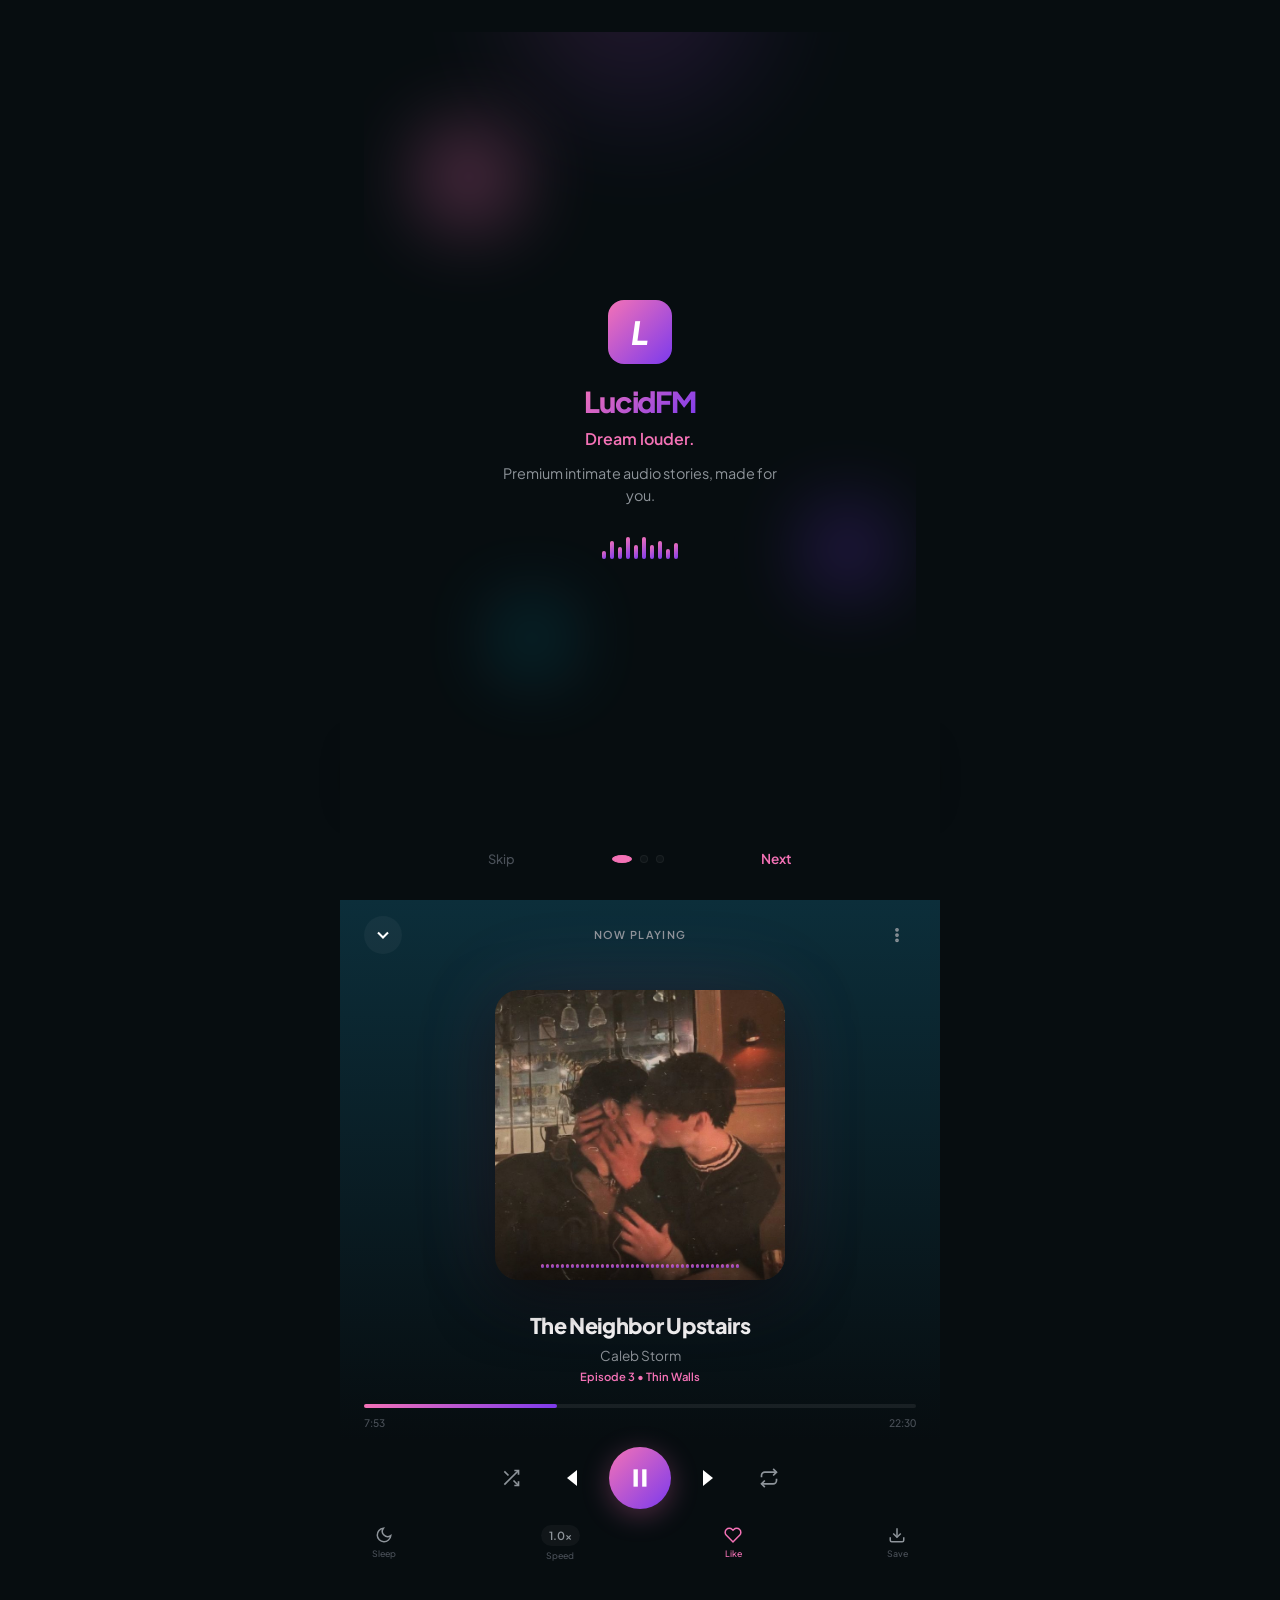
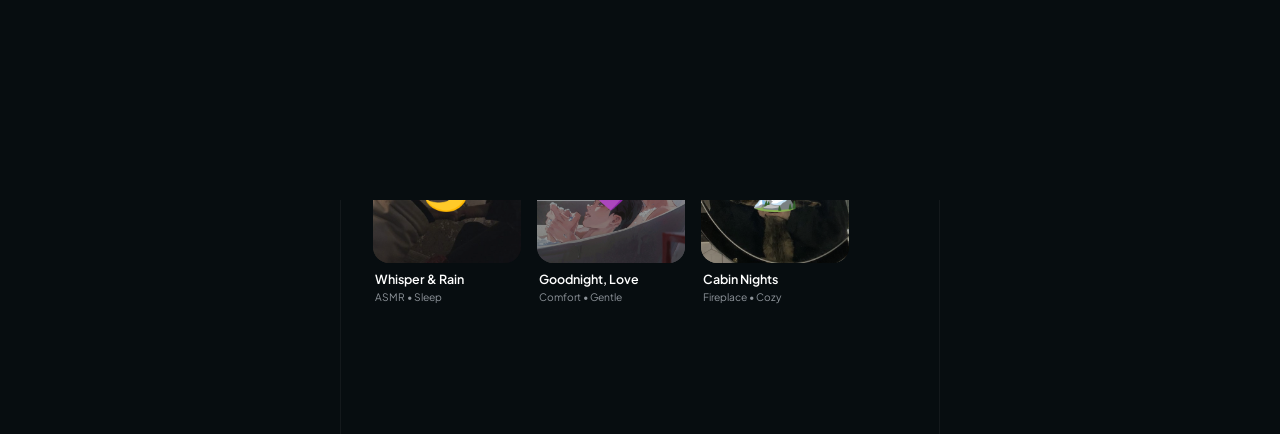
==== commit b951408d: "LucidFM app: onboarding, see-all screen, search, responsive UI, assets Made-with: Cursor" ====
--- a/hush_app.html
+++ b/hush_app.html
@@ -3,9 +3,9 @@
 
 <head>
     <meta charset="UTF-8">
-    <meta name="viewport" content="width=device-width, initial-scale=1.0, maximum-scale=1.0, user-scalable=no">
-    <title>Hush</title>
-    <meta name="description" content="Hush — Your secret escape. Premium intimate audio stories.">
+    <meta name="viewport" content="width=device-width, initial-scale=1.0, maximum-scale=5.0, viewport-fit=cover">
+    <title>LucidFM</title>
+    <meta name="description" content="LucidFM — Dream louder. Premium intimate audio stories.">
     <meta name="theme-color" content="#070d10">
     <link rel="stylesheet" href="hush_app.css">
 </head>
@@ -13,6 +13,64 @@
 <body>
 
     <!-- ╔══════════════════════════════════════╗
+         ║        ONBOARDING                    ║
+         ╚══════════════════════════════════════╝ -->
+    <div id="onboarding" class="onboarding">
+        <div class="onb-slides">
+            <div class="onb-slide active" data-slide="0">
+                <div class="onb-glow"></div>
+                <div class="onb-graphic-row onb-slide0">
+                    <div class="onb-orb onb-orb-1"></div>
+                    <div class="onb-orb onb-orb-2"></div>
+                    <div class="onb-orb onb-orb-3"></div>
+                </div>
+                <div class="onb-logo">L</div>
+                <h1 class="onb-brand">LucidFM</h1>
+                <p class="onb-tagline">Dream louder.</p>
+                <p class="onb-desc">Premium intimate audio stories, made for you.</p>
+                <div class="onb-waveform-demo">
+                    <span></span><span></span><span></span><span></span><span></span><span></span><span></span><span></span><span></span><span></span>
+                </div>
+            </div>
+            <div class="onb-slide" data-slide="1">
+                <div class="onb-glow"></div>
+                <div class="onb-vibe-grid">
+                    <div class="onb-vibe-card" style="--onb-vibe:linear-gradient(135deg,#f472b6,#be185d)"><span class="onb-vibe-emoji">&#128293;</span><span class="onb-vibe-label">Passionate</span></div>
+                    <div class="onb-vibe-card" style="--onb-vibe:linear-gradient(135deg,#7c3aed,#5b21b6)"><span class="onb-vibe-emoji">&#128156;</span><span class="onb-vibe-label">Romantic</span></div>
+                    <div class="onb-vibe-card" style="--onb-vibe:linear-gradient(135deg,#06b6d4,#0e7490)"><span class="onb-vibe-emoji">&#127769;</span><span class="onb-vibe-label">Late Night</span></div>
+                    <div class="onb-vibe-card active" style="--onb-vibe:linear-gradient(135deg,#f472b6,#7c3aed)"><span class="onb-vibe-emoji">&#127910;</span><span class="onb-vibe-label">All</span></div>
+                </div>
+                <div class="onb-icon-row">
+                    <span class="onb-vibe-demo active">All</span>
+                    <span class="onb-vibe-demo">Romantic</span>
+                    <span class="onb-vibe-demo">ASMR</span>
+                </div>
+                <h2 class="onb-title">Find your vibe</h2>
+                <p class="onb-desc">Browse by mood—passionate, dreamy, taboo, or soft. Pick a story and hit play.</p>
+            </div>
+            <div class="onb-slide" data-slide="2">
+                <div class="onb-glow"></div>
+                <div class="onb-feature-row">
+                    <div class="onb-feature"><div class="onb-feature-icon"><svg viewBox="0 0 24 24"><path d="M19 21l-7-5-7 5V5a2 2 0 0 1 2-2h10a2 2 0 0 1 2 2z"/></svg></div><span>Save</span></div>
+                    <div class="onb-feature"><div class="onb-feature-icon onb-heart"><svg viewBox="0 0 24 24"><path d="M20.84 4.61a5.5 5.5 0 0 0-7.78 0L12 5.67l-1.06-1.06a5.5 5.5 0 0 0-7.78 7.78l1.06 1.06L12 21.23l7.78-7.78 1.06-1.06a5.5 5.5 0 0 0 0-7.78z"/></svg></div><span>Like</span></div>
+                    <div class="onb-feature"><div class="onb-feature-icon"><svg viewBox="0 0 24 24"><polygon points="6,3 20,12 6,21"/></svg></div><span>Play</span></div>
+                </div>
+                <div class="onb-hearts">
+                    <svg viewBox="0 0 24 24"><path d="M20.84 4.61a5.5 5.5 0 0 0-7.78 0L12 5.67l-1.06-1.06a5.5 5.5 0 0 0-7.78 7.78l1.06 1.06L12 21.23l7.78-7.78 1.06-1.06a5.5 5.5 0 0 0 0-7.78z"/></svg>
+                </div>
+                <h2 class="onb-title">You’re in</h2>
+                <p class="onb-desc">Save favorites, pick up where you left off, and listen your way.</p>
+                <button class="onb-cta" onclick="finishOnboarding()">Get started</button>
+            </div>
+        </div>
+        <div class="onb-footer">
+            <button class="onb-skip" id="onb-skip" onclick="finishOnboarding()">Skip</button>
+            <div class="onb-dots" id="onb-dots"></div>
+            <button class="onb-next" id="onb-next" onclick="nextOnboardingSlide()">Next</button>
+        </div>
+    </div>
+
+    <!-- ╔══════════════════════════════════════╗
          ║        SCREEN 1: HOME                ║
          ╚══════════════════════════════════════╝ -->
     <div id="screen-home" class="screen active">
@@ -20,17 +78,12 @@
         <!-- Header -->
         <header class="hdr">
             <div class="hdr-brand">
-                <div class="hdr-logo"><img
-                        src="/C:/Users/ADMIN/.gemini/antigravity/brain/2aba5bef-8009-4566-86b7-ee53a9e9ca7b/hush_app_icon_premium_1772464663140.png"
-                        alt="h" style="width:100%;height:100%;object-fit:cover;border-radius:inherit"></div>
-                <span class="hdr-wordmark">hush</span>
+                <div class="hdr-logo">L</div>
+                <span class="hdr-wordmark">LucidFM</span>
             </div>
             <div class="hdr-actions">
                 <button class="hdr-icon-btn" aria-label="Notifications">
-                    <svg viewBox="0 0 24 24">
-                        <path d="M18 8A6 6 0 0 0 6 8c0 7-3 9-3 9h18s-3-2-3-9" />
-                        <path d="M13.73 21a2 2 0 0 1-3.46 0" />
-                    </svg>
+                    <svg viewBox="0 0 24 24"><path d="M18 8A6 6 0 0 0 6 8c0 7-3 9-3 9h18s-3-2-3-9"/><path d="M13.73 21a2 2 0 0 1-3.46 0"/></svg>
                     <span class="notif-badge"></span>
                 </button>
                 <div class="hdr-avatar" onclick="navigateTo('profile')">
@@ -58,16 +111,14 @@
 
         <!-- Featured Story (Editorial Hero) -->
         <div class="editorial-hero" onclick="openStoryDetail('neighbor')">
-            <div class="eh-gradient"></div>
+            <div class="eh-gradient" style="background:url('assets/thumb_memories.png') center/cover no-repeat"></div>
             <div class="eh-content">
                 <div class="eh-eyebrow">Editor's Pick</div>
                 <h2 class="eh-title">The Neighbor<br>Upstairs</h2>
                 <p class="eh-sub">Thin walls. Thick tension. 8 episodes of forbidden proximity.</p>
                 <div class="eh-cta">
                     <div class="eh-play-icon">
-                        <svg viewBox="0 0 24 24">
-                            <polygon points="6,3 20,12 6,21" />
-                        </svg>
+                        <svg viewBox="0 0 24 24"><polygon points="6,3 20,12 6,21"/></svg>
                     </div>
                     <span>Start Listening</span>
                 </div>
@@ -82,46 +133,34 @@
         <section class="sec">
             <div class="sec-head">
                 <h2>Pick up where you left</h2>
-                <span class="sec-more">See all</span>
+                <span class="sec-more" onclick="openSeeAll('resume')">See all</span>
             </div>
             <div class="h-rail">
                 <div class="resume-card anim-in" onclick="openStoryDetail('neighbor')">
-                    <div class="rc-art" style="background: linear-gradient(135deg,#0c2e3a,#164050)">
-                        <div class="rc-play"><svg viewBox="0 0 24 24">
-                                <polygon points="7,4 19,12 7,20" />
-                            </svg></div>
-                    </div>
-                    <div class="rc-bar">
-                        <div class="rc-fill" style="width:62%"></div>
-                    </div>
+                    <div class="rc-art" style="background:url('assets/thumb_memories.png') center/cover no-repeat">
+                        <div class="rc-play"><svg viewBox="0 0 24 24"><polygon points="7,4 19,12 7,20"/></svg></div>
+                    </div>
+                    <div class="rc-bar"><div class="rc-fill" style="width:62%"></div></div>
                     <div class="rc-text">
                         <span class="rc-name">The Neighbor Upstairs</span>
                         <span class="rc-ep">Ep 3 &bull; 9m left</span>
                     </div>
                 </div>
                 <div class="resume-card anim-in" onclick="openStoryDetail('professor')">
-                    <div class="rc-art" style="background: linear-gradient(135deg,#2a1430,#3d1e45)">
-                        <div class="rc-play"><svg viewBox="0 0 24 24">
-                                <polygon points="7,4 19,12 7,20" />
-                            </svg></div>
-                    </div>
-                    <div class="rc-bar">
-                        <div class="rc-fill" style="width:28%"></div>
-                    </div>
+                    <div class="rc-art" style="background:url('assets/thumb_green_flag.png') center/cover no-repeat">
+                        <div class="rc-play"><svg viewBox="0 0 24 24"><polygon points="7,4 19,12 7,20"/></svg></div>
+                    </div>
+                    <div class="rc-bar"><div class="rc-fill" style="width:28%"></div></div>
                     <div class="rc-text">
                         <span class="rc-name">Office Hours</span>
                         <span class="rc-ep">Ep 1 &bull; 20m left</span>
                     </div>
                 </div>
                 <div class="resume-card anim-in" onclick="openStoryDetail('barista')">
-                    <div class="rc-art" style="background: linear-gradient(135deg,#2a2008,#3d3010)">
-                        <div class="rc-play"><svg viewBox="0 0 24 24">
-                                <polygon points="7,4 19,12 7,20" />
-                            </svg></div>
-                    </div>
-                    <div class="rc-bar">
-                        <div class="rc-fill" style="width:100%"></div>
-                    </div>
+                    <div class="rc-art" style="background:url('assets/thumb_domestic.png') center/cover no-repeat">
+                        <div class="rc-play"><svg viewBox="0 0 24 24"><polygon points="7,4 19,12 7,20"/></svg></div>
+                    </div>
+                    <div class="rc-bar"><div class="rc-fill" style="width:100%"></div></div>
                     <div class="rc-text">
                         <span class="rc-name">The Barista</span>
                         <span class="rc-ep">Complete &bull; Replay</span>
@@ -134,90 +173,90 @@
         <section class="sec">
             <div class="sec-head">
                 <h2>Trending</h2>
-                <span class="sec-more">See all</span>
+                <span class="sec-more" onclick="openSeeAll('trending')">See all</span>
             </div>
             <div class="h-rail">
+                <div class="poster-card anim-in" onclick="openStoryDetail('marked')">
+                    <div class="pc-img" style="background:url('assets/thumb_leave_mark.png') center/cover no-repeat">
+                        <div class="pc-badge trend">Hot</div>
+                        <div class="pc-hover-play"><svg viewBox="0 0 24 24"><polygon points="7,4 19,12 7,20"/></svg></div>
+                        <div class="pc-time">2h 20m</div>
+                    </div>
+                    <div class="pc-info">
+                        <div class="pc-title">Leave a Mark</div>
+                        <div class="pc-sub">Possessive &bull; Intense</div>
+                        <div class="pc-hearts"><svg viewBox="0 0 24 24"><path d="M20.84 4.61a5.5 5.5 0 0 0-7.78 0L12 5.67l-1.06-1.06a5.5 5.5 0 0 0-7.78 7.78l1.06 1.06L12 21.23l7.78-7.78 1.06-1.06a5.5 5.5 0 0 0 0-7.78z"/></svg><span>4.1K</span></div>
+                    </div>
+                </div>
                 <div class="poster-card anim-in" onclick="openStoryDetail('neighbor')">
-                    <div class="pc-img" style="background:linear-gradient(160deg,#0c2e3a,#164050,#0c2e3a)">
+                    <div class="pc-img" style="background:url('assets/thumb_memories.png') center/cover no-repeat">
                         <div class="pc-badge trend">Hot</div>
-                        <div class="pc-hover-play"><svg viewBox="0 0 24 24">
-                                <polygon points="7,4 19,12 7,20" />
-                            </svg></div>
+                        <div class="pc-hover-play"><svg viewBox="0 0 24 24"><polygon points="7,4 19,12 7,20"/></svg></div>
                         <div class="pc-time">3h 28m</div>
                     </div>
                     <div class="pc-info">
                         <div class="pc-title">The Neighbor Upstairs</div>
                         <div class="pc-sub">Proximity &bull; Forbidden</div>
-                        <div class="pc-hearts"><svg viewBox="0 0 24 24">
-                                <path
-                                    d="M20.84 4.61a5.5 5.5 0 0 0-7.78 0L12 5.67l-1.06-1.06a5.5 5.5 0 0 0-7.78 7.78l1.06 1.06L12 21.23l7.78-7.78 1.06-1.06a5.5 5.5 0 0 0 0-7.78z" />
-                            </svg><span>6.2K</span></div>
+                        <div class="pc-hearts"><svg viewBox="0 0 24 24"><path d="M20.84 4.61a5.5 5.5 0 0 0-7.78 0L12 5.67l-1.06-1.06a5.5 5.5 0 0 0-7.78 7.78l1.06 1.06L12 21.23l7.78-7.78 1.06-1.06a5.5 5.5 0 0 0 0-7.78z"/></svg><span>6.2K</span></div>
                     </div>
                 </div>
                 <div class="poster-card anim-in" onclick="openStoryDetail('photographer')">
-                    <div class="pc-img" style="background:linear-gradient(160deg,#1a0a20,#2d1438,#1a0a20)">
+                    <div class="pc-img" style="background:url('assets/thumb_sensory.png') center/cover no-repeat">
                         <div class="pc-badge vip">VIP</div>
-                        <div class="pc-hover-play"><svg viewBox="0 0 24 24">
-                                <polygon points="7,4 19,12 7,20" />
-                            </svg></div>
+                        <div class="pc-hover-play"><svg viewBox="0 0 24 24"><polygon points="7,4 19,12 7,20"/></svg></div>
                         <div class="pc-time">4h 12m</div>
                     </div>
                     <div class="pc-info">
                         <div class="pc-title">The Photographer</div>
                         <div class="pc-sub">Art &bull; Vulnerable</div>
-                        <div class="pc-hearts"><svg viewBox="0 0 24 24">
-                                <path
-                                    d="M20.84 4.61a5.5 5.5 0 0 0-7.78 0L12 5.67l-1.06-1.06a5.5 5.5 0 0 0-7.78 7.78l1.06 1.06L12 21.23l7.78-7.78 1.06-1.06a5.5 5.5 0 0 0 0-7.78z" />
-                            </svg><span>4.8K</span></div>
-                    </div>
-                </div>
-                <div class="poster-card anim-in" onclick="openStoryDetail('professor')">
-                    <div class="pc-img" style="background:linear-gradient(160deg,#2a1430,#3d1e45,#2a1430)">
-                        <div class="pc-hover-play"><svg viewBox="0 0 24 24">
-                                <polygon points="7,4 19,12 7,20" />
-                            </svg></div>
-                        <div class="pc-time">3h 50m</div>
+                        <div class="pc-hearts"><svg viewBox="0 0 24 24"><path d="M20.84 4.61a5.5 5.5 0 0 0-7.78 0L12 5.67l-1.06-1.06a5.5 5.5 0 0 0-7.78 7.78l1.06 1.06L12 21.23l7.78-7.78 1.06-1.06a5.5 5.5 0 0 0 0-7.78z"/></svg><span>4.8K</span></div>
+                    </div>
+                </div>
+                <div class="poster-card anim-in" onclick="openStoryDetail('hockey')">
+                    <div class="pc-img" style="background:url('assets/thumb_sporty_bf.png') center/cover no-repeat">
+                        <div class="pc-badge fresh">New</div>
+                        <div class="pc-hover-play"><svg viewBox="0 0 24 24"><polygon points="7,4 19,12 7,20"/></svg></div>
+                        <div class="pc-time">2h 50m</div>
                     </div>
                     <div class="pc-info">
-                        <div class="pc-title">Office Hours</div>
-                        <div class="pc-sub">Professor &bull; Tension</div>
-                        <div class="pc-hearts"><svg viewBox="0 0 24 24">
-                                <path
-                                    d="M20.84 4.61a5.5 5.5 0 0 0-7.78 0L12 5.67l-1.06-1.06a5.5 5.5 0 0 0-7.78 7.78l1.06 1.06L12 21.23l7.78-7.78 1.06-1.06a5.5 5.5 0 0 0 0-7.78z" />
-                            </svg><span>3.5K</span></div>
+                        <div class="pc-title">Ice &amp; Fire</div>
+                        <div class="pc-sub">Hockey &bull; Rivals</div>
+                        <div class="pc-hearts"><svg viewBox="0 0 24 24"><path d="M20.84 4.61a5.5 5.5 0 0 0-7.78 0L12 5.67l-1.06-1.06a5.5 5.5 0 0 0-7.78 7.78l1.06 1.06L12 21.23l7.78-7.78 1.06-1.06a5.5 5.5 0 0 0 0-7.78z"/></svg><span>2.8K</span></div>
                     </div>
                 </div>
                 <div class="poster-card anim-in" onclick="openStoryDetail('dancer')">
-                    <div class="pc-img" style="background:linear-gradient(160deg,#200a14,#381020,#200a14)">
+                    <div class="pc-img" style="background:url('assets/thumb_situationship.png') center/cover no-repeat">
                         <div class="pc-badge fresh">New</div>
-                        <div class="pc-hover-play"><svg viewBox="0 0 24 24">
-                                <polygon points="7,4 19,12 7,20" />
-                            </svg></div>
+                        <div class="pc-hover-play"><svg viewBox="0 0 24 24"><polygon points="7,4 19,12 7,20"/></svg></div>
                         <div class="pc-time">2h 40m</div>
                     </div>
                     <div class="pc-info">
                         <div class="pc-title">After the Show</div>
                         <div class="pc-sub">Dancer &bull; Passionate</div>
-                        <div class="pc-hearts"><svg viewBox="0 0 24 24">
-                                <path
-                                    d="M20.84 4.61a5.5 5.5 0 0 0-7.78 0L12 5.67l-1.06-1.06a5.5 5.5 0 0 0-7.78 7.78l1.06 1.06L12 21.23l7.78-7.78 1.06-1.06a5.5 5.5 0 0 0 0-7.78z" />
-                            </svg><span>2.1K</span></div>
+                        <div class="pc-hearts"><svg viewBox="0 0 24 24"><path d="M20.84 4.61a5.5 5.5 0 0 0-7.78 0L12 5.67l-1.06-1.06a5.5 5.5 0 0 0-7.78 7.78l1.06 1.06L12 21.23l7.78-7.78 1.06-1.06a5.5 5.5 0 0 0 0-7.78z"/></svg><span>2.1K</span></div>
+                    </div>
+                </div>
+                <div class="poster-card anim-in" onclick="openStoryDetail('redflag')">
+                    <div class="pc-img" style="background:url('assets/thumb_red_flags.png') center/cover no-repeat">
+                        <div class="pc-badge trend">Hot</div>
+                        <div class="pc-hover-play"><svg viewBox="0 0 24 24"><polygon points="7,4 19,12 7,20"/></svg></div>
+                        <div class="pc-time">3h 10m</div>
+                    </div>
+                    <div class="pc-info">
+                        <div class="pc-title">Red Flags</div>
+                        <div class="pc-sub">Bad Boy &bull; Thrilling</div>
+                        <div class="pc-hearts"><svg viewBox="0 0 24 24"><path d="M20.84 4.61a5.5 5.5 0 0 0-7.78 0L12 5.67l-1.06-1.06a5.5 5.5 0 0 0-7.78 7.78l1.06 1.06L12 21.23l7.78-7.78 1.06-1.06a5.5 5.5 0 0 0 0-7.78z"/></svg><span>3.6K</span></div>
                     </div>
                 </div>
                 <div class="poster-card anim-in" onclick="openStoryDetail('barista')">
-                    <div class="pc-img" style="background:linear-gradient(160deg,#2a2008,#3d3010,#2a2008)">
-                        <div class="pc-hover-play"><svg viewBox="0 0 24 24">
-                                <polygon points="7,4 19,12 7,20" />
-                            </svg></div>
+                    <div class="pc-img" style="background:url('assets/thumb_domestic.png') center/cover no-repeat">
+                        <div class="pc-hover-play"><svg viewBox="0 0 24 24"><polygon points="7,4 19,12 7,20"/></svg></div>
                         <div class="pc-time">2h 15m</div>
                     </div>
                     <div class="pc-info">
                         <div class="pc-title">The Barista</div>
                         <div class="pc-sub">Coffee Shop &bull; Sweet</div>
-                        <div class="pc-hearts"><svg viewBox="0 0 24 24">
-                                <path
-                                    d="M20.84 4.61a5.5 5.5 0 0 0-7.78 0L12 5.67l-1.06-1.06a5.5 5.5 0 0 0-7.78 7.78l1.06 1.06L12 21.23l7.78-7.78 1.06-1.06a5.5 5.5 0 0 0 0-7.78z" />
-                            </svg><span>5.4K</span></div>
+                        <div class="pc-hearts"><svg viewBox="0 0 24 24"><path d="M20.84 4.61a5.5 5.5 0 0 0-7.78 0L12 5.67l-1.06-1.06a5.5 5.5 0 0 0-7.78 7.78l1.06 1.06L12 21.23l7.78-7.78 1.06-1.06a5.5 5.5 0 0 0 0-7.78z"/></svg><span>5.4K</span></div>
                     </div>
                 </div>
             </div>
@@ -227,11 +266,11 @@
         <section class="sec">
             <div class="sec-head">
                 <h2>For You</h2>
-                <span class="sec-more">See all</span>
+                <span class="sec-more" onclick="openSeeAll('forYou')">See all</span>
             </div>
             <div class="editorial-grid">
                 <div class="eg-card eg-wide anim-in" onclick="openStoryDetail('lifeguard')">
-                    <div class="eg-bg" style="background:linear-gradient(135deg,#0a2030,#143848)"></div>
+                    <div class="eg-bg" style="background:url('assets/thumb_caught.png') center/cover no-repeat"></div>
                     <div class="eg-body">
                         <div class="eg-label">Recommended</div>
                         <div class="eg-name">Lifeguard Summer</div>
@@ -239,17 +278,24 @@
                     </div>
                 </div>
                 <div class="eg-card anim-in" onclick="openStoryDetail('chef')">
-                    <div class="eg-bg" style="background:linear-gradient(135deg,#2a1508,#402010)"></div>
+                    <div class="eg-bg" style="background:url('assets/thumb_slow_burn.png') center/cover no-repeat"></div>
                     <div class="eg-body">
                         <div class="eg-name">Private Chef</div>
                         <div class="eg-meta">Sensual &bull; Cooking</div>
                     </div>
                 </div>
                 <div class="eg-card anim-in" onclick="openStoryDetail('penpal')">
-                    <div class="eg-bg" style="background:linear-gradient(135deg,#0a0a28,#141440)"></div>
+                    <div class="eg-bg" style="background:url('assets/thumb_not_her.png') center/cover no-repeat"></div>
                     <div class="eg-body">
                         <div class="eg-name">Dear Pen Pal</div>
                         <div class="eg-meta">Letters &bull; Longing</div>
+                    </div>
+                </div>
+                <div class="eg-card anim-in" onclick="openStoryDetail('professor')">
+                    <div class="eg-bg" style="background:url('assets/thumb_green_flag.png') center/cover no-repeat"></div>
+                    <div class="eg-body">
+                        <div class="eg-name">Office Hours</div>
+                        <div class="eg-meta">Professor &bull; Forbidden</div>
                     </div>
                 </div>
             </div>
@@ -259,32 +305,23 @@
         <section class="sec">
             <div class="sec-head">
                 <h2>Popular Voices</h2>
-                <span class="sec-more" onclick="openCategory('Voices')">See all</span>
+                <span class="sec-more" onclick="openSeeAll('voices')">See all</span>
             </div>
             <div class="voice-list">
                 <div class="voice-row anim-in">
                     <div class="vr-ring" style="background:linear-gradient(135deg,#f472b6,#7c3aed)"><span>C</span></div>
-                    <div class="vr-info">
-                        <div class="vr-name">Caleb Storm</div>
-                        <div class="vr-desc">Deep &bull; Commanding</div>
-                    </div>
-                    <div class="vr-wave"><span></span><span></span><span></span><span></span></div>
+                    <div class="vr-info"><div class="vr-name">Caleb Storm</div><div class="vr-desc">Deep &bull; Commanding</div></div>
+                    <div class="vr-wave"><span></span><span></span><span></span><span></span><span></span></div>
                 </div>
                 <div class="voice-row anim-in">
                     <div class="vr-ring" style="background:linear-gradient(135deg,#06b6d4,#3b82f6)"><span>N</span></div>
-                    <div class="vr-info">
-                        <div class="vr-name">Nico Voss</div>
-                        <div class="vr-desc">Warm &bull; Playful</div>
-                    </div>
-                    <div class="vr-wave"><span></span><span></span><span></span><span></span></div>
+                    <div class="vr-info"><div class="vr-name">Nico Voss</div><div class="vr-desc">Warm &bull; Playful</div></div>
+                    <div class="vr-wave"><span></span><span></span><span></span><span></span><span></span></div>
                 </div>
                 <div class="voice-row anim-in">
                     <div class="vr-ring" style="background:linear-gradient(135deg,#fbbf24,#f472b6)"><span>J</span></div>
-                    <div class="vr-info">
-                        <div class="vr-name">Jade Ellis</div>
-                        <div class="vr-desc">Sultry &bull; ASMR</div>
-                    </div>
-                    <div class="vr-wave"><span></span><span></span><span></span><span></span></div>
+                    <div class="vr-info"><div class="vr-name">Jade Ellis</div><div class="vr-desc">Sultry &bull; ASMR</div></div>
+                    <div class="vr-wave"><span></span><span></span><span></span><span></span><span></span></div>
                 </div>
             </div>
         </section>
@@ -293,25 +330,25 @@
         <section class="sec">
             <div class="sec-head">
                 <h2>Wind Down</h2>
-                <span class="sec-more" onclick="openCategory('Sleep')">See all</span>
+                <span class="sec-more" onclick="openSeeAll('windDown')">See all</span>
             </div>
             <div class="h-rail">
                 <div class="sleep-tile anim-in" onclick="openStoryDetail('whisper-rain')">
-                    <div class="st-art" style="background:linear-gradient(180deg,#070d18,#0a1428)">
+                    <div class="st-art" style="background:url('assets/thumb_messy_hair.png') center/cover no-repeat">
                         <div class="st-emoji">&#127769;</div>
                     </div>
                     <div class="st-name">Whisper & Rain</div>
                     <div class="st-tag">ASMR &bull; Sleep</div>
                 </div>
                 <div class="sleep-tile anim-in" onclick="openStoryDetail('goodnight')">
-                    <div class="st-art" style="background:linear-gradient(180deg,#100a1e,#1a1030)">
+                    <div class="st-art" style="background:url('assets/thumb_hurt_comfort.png') center/cover no-repeat">
                         <div class="st-emoji">&#128156;</div>
                     </div>
                     <div class="st-name">Goodnight, Love</div>
                     <div class="st-tag">Comfort &bull; Gentle</div>
                 </div>
                 <div class="sleep-tile anim-in" onclick="openStoryDetail('cabin-night')">
-                    <div class="st-art" style="background:linear-gradient(180deg,#0d1008,#1a2010)">
+                    <div class="st-art" style="background:url('assets/thumb_mirror.png') center/cover no-repeat">
                         <div class="st-emoji">&#127956;&#65039;</div>
                     </div>
                     <div class="st-name">Cabin Nights</div>
@@ -330,164 +367,54 @@
         <div class="explore-top">
             <h1>Explore</h1>
             <div class="search-field">
-                <svg viewBox="0 0 24 24">
-                    <circle cx="11" cy="11" r="8" />
-                    <line x1="21" y1="21" x2="16.65" y2="16.65" />
-                </svg>
-                <input type="text" id="search-input" placeholder="Stories, voices, vibes..."
-                    oninput="handleSearch(this.value)">
-            </div>
-        </div>
-
-        <div id="explore-default">
-
-            <section class="sec" style="margin-top:0.25rem">
-                <div class="sec-head">
-                    <h2>Browse Vibes</h2>
-                </div>
-                <div class="vibe-tiles">
-                    <div class="vt" style="--vt-bg:linear-gradient(135deg,#f472b6,#be185d)"
-                        onclick="openCategory('Passionate')">
-                        <div class="vt-icon">&#128293;</div>
-                        <div class="vt-label">Passionate</div>
-                        <div class="vt-count">128</div>
-                    </div>
-                    <div class="vt" style="--vt-bg:linear-gradient(135deg,#06b6d4,#0e7490)"
-                        onclick="openCategory('Late Night')">
-                        <div class="vt-icon">&#127769;</div>
-                        <div class="vt-label">Late Night</div>
-                        <div class="vt-count">94</div>
-                    </div>
-                    <div class="vt" style="--vt-bg:linear-gradient(135deg,#7c3aed,#5b21b6)"
-                        onclick="openCategory('Romantic')">
-                        <div class="vt-icon">&#128156;</div>
-                        <div class="vt-label">Romantic</div>
-                        <div class="vt-count">112</div>
-                    </div>
-                    <div class="vt" style="--vt-bg:linear-gradient(135deg,#fbbf24,#d97706)"
-                        onclick="openCategory('Dominant')">
-                        <div class="vt-icon">&#9939;&#65039;</div>
-                        <div class="vt-label">Dominant</div>
-                        <div class="vt-count">67</div>
-                    </div>
-                    <div class="vt" style="--vt-bg:linear-gradient(135deg,#10b981,#059669)"
-                        onclick="openCategory('Comfort')">
-                        <div class="vt-icon">&#128154;</div>
-                        <div class="vt-label">Comfort</div>
-                        <div class="vt-count">85</div>
-                    </div>
-                    <div class="vt" style="--vt-bg:linear-gradient(135deg,#ef4444,#b91c1c)"
-                        onclick="openCategory('Taboo')">
-                        <div class="vt-icon">&#128520;</div>
-                        <div class="vt-label">Taboo</div>
-                        <div class="vt-count">53</div>
-                    </div>
-                </div>
-            </section>
-
-            <section class="sec">
-                <div class="sec-head">
-                    <h2>Popular Voices</h2><span class="sec-more">See all</span>
-                </div>
-                <div class="h-rail voice-avatars-rail">
-                    <div class="va-card">
-                        <div class="va-ring" style="background:linear-gradient(135deg,#f472b6,#7c3aed)"><span>C</span>
-                        </div>
-                        <div class="va-label">Caleb</div>
-                        <div class="va-type">Deep</div>
-                    </div>
-                    <div class="va-card">
-                        <div class="va-ring" style="background:linear-gradient(135deg,#06b6d4,#3b82f6)"><span>N</span>
-                        </div>
-                        <div class="va-label">Nico</div>
-                        <div class="va-type">Warm</div>
-                    </div>
-                    <div class="va-card">
-                        <div class="va-ring" style="background:linear-gradient(135deg,#fbbf24,#f472b6)"><span>J</span>
-                        </div>
-                        <div class="upgrade-btn" onclick="openPaywall()">Upgrade</div>
-                        <div class="va-label">Jade</div>
-                        <div class="va-type">Sultry</div>
-                    </div>
-                    <div class="va-card">
-                        <div class="va-ring" style="background:linear-gradient(135deg,#10b981,#06b6d4)"><span>L</span>
-                        </div>
-                        <div class="va-label">Leo</div>
-                        <div class="va-type">Gentle</div>
-                    </div>
-                    <div class="va-card">
-                        <div class="va-ring" style="background:linear-gradient(135deg,#ef4444,#fbbf24)"><span>A</span>
-                        </div>
-                        <div class="va-label">Aria</div>
-                        <div class="va-type">Breathy</div>
-                    </div>
-                </div>
-            </section>
-
-            <section class="sec">
-                <div class="sec-head">
-                    <h2>Trending Tags</h2>
-                </div>
-                <div class="tags-wrap">
-                    <span class="tag hot-tag">#enemiestolovers</span><span class="tag">#softdom</span><span
-                        class="tag hot-tag">#possessive</span>
-                    <span class="tag">#aftercare</span><span class="tag">#jealousy</span><span
-                        class="tag hot-tag">#firsttime</span>
-                    <span class="tag">#fakerelationship</span><span class="tag">#roommates</span><span
-                        class="tag">#praising</span>
-                    <span class="tag">#forbiddenlove</span><span class="tag">#bodyworshipping</span><span
-                        class="tag">#voyeuristic</span>
-                </div>
-            </section>
-
-            <section class="sec">
-                <div class="sec-head">
-                    <h2>Top This Week</h2>
-                </div>
-                <div class="ranking-list">
-                    <div class="rank-row anim-in" onclick="openStoryDetail('neighbor')">
-                        <div class="rank-num">#1</div>
-                        <div class="rank-art" style="background:linear-gradient(135deg,#0c2e3a,#164050)"></div>
-                        <div class="rank-info">
-                            <div class="rank-title">The Neighbor Upstairs</div>
-                            <div class="rank-meta">8 Eps &bull; Forbidden</div>
-                        </div>
-                        <div class="rank-up"><svg viewBox="0 0 24 24">
-                                <polyline points="23 6 13.5 15.5 8.5 10.5 1 18" />
-                            </svg></div>
-                    </div>
-                    <div class="rank-row anim-in" onclick="openStoryDetail('barista')">
-                        <div class="rank-num">#2</div>
-                        <div class="rank-art" style="background:linear-gradient(135deg,#2a2008,#3d3010)"></div>
-                        <div class="rank-info">
-                            <div class="rank-title">The Barista</div>
-                            <div class="rank-meta">6 Eps &bull; Sweet</div>
-                        </div>
-                        <div class="rank-up"><svg viewBox="0 0 24 24">
-                                <polyline points="23 6 13.5 15.5 8.5 10.5 1 18" />
-                            </svg></div>
-                    </div>
-                    <div class="rank-row anim-in" onclick="openStoryDetail('photographer')">
-                        <div class="rank-num">#3</div>
-                        <div class="rank-art" style="background:linear-gradient(135deg,#1a0a20,#2d1438)"></div>
-                        <div class="rank-info">
-                            <div class="rank-title">The Photographer</div>
-                            <div class="rank-meta">10 Eps &bull; Art</div>
-                        </div>
-                        <div class="rank-up"><svg viewBox="0 0 24 24">
-                                <polyline points="23 6 13.5 15.5 8.5 10.5 1 18" />
-                            </svg></div>
-                    </div>
-                </div>
-            </section>
-        </div>
-
-        <div id="search-results" style="display:none; padding: 0 1.25rem;">
-            <div class="sec-head" style="padding:0; margin-top:1rem">
-                <h2>Results</h2>
-            </div>
-            <div class="poster-grid" id="search-grid"></div>
-        </div>
+                <svg viewBox="0 0 24 24"><circle cx="11" cy="11" r="8"/><line x1="21" y1="21" x2="16.65" y2="16.65"/></svg>
+                <input type="text" placeholder="Stories, voices, vibes...">
+            </div>
+        </div>
+
+        <section class="sec" style="margin-top:0.25rem">
+            <div class="sec-head"><h2>Browse Vibes</h2></div>
+            <div class="vibe-tiles">
+                <div class="vt" style="--vt-bg:linear-gradient(135deg,#f472b6,#be185d)"><div class="vt-icon">&#128293;</div><div class="vt-label">Passionate</div><div class="vt-count">128</div></div>
+                <div class="vt" style="--vt-bg:linear-gradient(135deg,#06b6d4,#0e7490)"><div class="vt-icon">&#127769;</div><div class="vt-label">Late Night</div><div class="vt-count">94</div></div>
+                <div class="vt" style="--vt-bg:linear-gradient(135deg,#7c3aed,#5b21b6)"><div class="vt-icon">&#128156;</div><div class="vt-label">Romantic</div><div class="vt-count">112</div></div>
+                <div class="vt" style="--vt-bg:linear-gradient(135deg,#fbbf24,#d97706)"><div class="vt-icon">&#9939;&#65039;</div><div class="vt-label">Dominant</div><div class="vt-count">67</div></div>
+                <div class="vt" style="--vt-bg:linear-gradient(135deg,#10b981,#059669)"><div class="vt-icon">&#128154;</div><div class="vt-label">Comfort</div><div class="vt-count">85</div></div>
+                <div class="vt" style="--vt-bg:linear-gradient(135deg,#ef4444,#b91c1c)"><div class="vt-icon">&#128520;</div><div class="vt-label">Taboo</div><div class="vt-count">53</div></div>
+            </div>
+        </section>
+
+        <section class="sec">
+            <div class="sec-head"><h2>Popular Voices</h2><span class="sec-more">See all</span></div>
+            <div class="h-rail voice-avatars-rail">
+                <div class="va-card"><div class="va-ring" style="background:linear-gradient(135deg,#f472b6,#7c3aed)"><span>C</span></div><div class="va-label">Caleb</div><div class="va-type">Deep</div></div>
+                <div class="va-card"><div class="va-ring" style="background:linear-gradient(135deg,#06b6d4,#3b82f6)"><span>N</span></div><div class="va-label">Nico</div><div class="va-type">Warm</div></div>
+                <div class="va-card"><div class="va-ring" style="background:linear-gradient(135deg,#fbbf24,#f472b6)"><span>J</span></div><div class="va-label">Jade</div><div class="va-type">Sultry</div></div>
+                <div class="va-card"><div class="va-ring" style="background:linear-gradient(135deg,#10b981,#06b6d4)"><span>L</span></div><div class="va-label">Leo</div><div class="va-type">Gentle</div></div>
+                <div class="va-card"><div class="va-ring" style="background:linear-gradient(135deg,#ef4444,#fbbf24)"><span>A</span></div><div class="va-label">Aria</div><div class="va-type">Breathy</div></div>
+            </div>
+        </section>
+
+        <section class="sec">
+            <div class="sec-head"><h2>Trending Tags</h2></div>
+            <div class="tags-wrap">
+                <span class="tag hot-tag">#enemiestolovers</span><span class="tag">#softdom</span><span class="tag hot-tag">#possessive</span>
+                <span class="tag">#aftercare</span><span class="tag">#jealousy</span><span class="tag hot-tag">#firsttime</span>
+                <span class="tag">#fakerelationship</span><span class="tag">#roommates</span><span class="tag">#praising</span>
+                <span class="tag">#forbiddenlove</span><span class="tag">#bodyworshipping</span><span class="tag">#voyeuristic</span>
+            </div>
+        </section>
+
+        <section class="sec">
+            <div class="sec-head"><h2>Top This Week</h2></div>
+            <div class="ranking-list">
+                <div class="rank-row anim-in" onclick="openStoryDetail('marked')"><div class="rank-num">#1</div><div class="rank-art" style="background:url('assets/thumb_leave_mark.png') center/cover no-repeat"></div><div class="rank-info"><div class="rank-title">Leave a Mark</div><div class="rank-meta">5 Eps &bull; Possessive</div></div><div class="rank-up"><svg viewBox="0 0 24 24"><polyline points="23 6 13.5 15.5 8.5 10.5 1 18"/></svg></div></div>
+                <div class="rank-row anim-in" onclick="openStoryDetail('neighbor')"><div class="rank-num">#2</div><div class="rank-art" style="background:url('assets/thumb_memories.png') center/cover no-repeat"></div><div class="rank-info"><div class="rank-title">The Neighbor Upstairs</div><div class="rank-meta">8 Eps &bull; Forbidden</div></div><div class="rank-up"><svg viewBox="0 0 24 24"><polyline points="23 6 13.5 15.5 8.5 10.5 1 18"/></svg></div></div>
+                <div class="rank-row anim-in" onclick="openStoryDetail('barista')"><div class="rank-num">#3</div><div class="rank-art" style="background:url('assets/thumb_domestic.png') center/cover no-repeat"></div><div class="rank-info"><div class="rank-title">The Barista</div><div class="rank-meta">6 Eps &bull; Sweet</div></div><div class="rank-up"><svg viewBox="0 0 24 24"><polyline points="23 6 13.5 15.5 8.5 10.5 1 18"/></svg></div></div>
+                <div class="rank-row anim-in" onclick="openStoryDetail('hockey')"><div class="rank-num">#4</div><div class="rank-art" style="background:url('assets/thumb_sporty_bf.png') center/cover no-repeat"></div><div class="rank-info"><div class="rank-title">Ice &amp; Fire</div><div class="rank-meta">6 Eps &bull; Hockey</div></div><div class="rank-up"><svg viewBox="0 0 24 24"><polyline points="23 6 13.5 15.5 8.5 10.5 1 18"/></svg></div></div>
+                <div class="rank-row anim-in" onclick="openStoryDetail('photographer')"><div class="rank-num">#5</div><div class="rank-art" style="background:url('assets/thumb_sensory.png') center/cover no-repeat"></div><div class="rank-info"><div class="rank-title">The Photographer</div><div class="rank-meta">10 Eps &bull; Art</div></div><div class="rank-up"><svg viewBox="0 0 24 24"><polyline points="23 6 13.5 15.5 8.5 10.5 1 18"/></svg></div></div>
+            </div>
+        </section>
     </div>
 
 
@@ -505,103 +432,20 @@
         </div>
 
         <div id="lib-saved" class="lib-tab-body active">
-            <div class="lib-row" onclick="openStoryDetail('neighbor')">
-                <div class="lr-art" style="background:linear-gradient(135deg,#0c2e3a,#164050)"></div>
-                <div class="lr-info">
-                    <div class="lr-title">The Neighbor Upstairs</div>
-                    <div class="lr-meta">8 Eps &bull; Ep 3</div>
-                    <div class="lr-prog">
-                        <div class="lr-fill" style="width:38%"></div>
-                    </div>
-                </div><button class="lr-more"><svg viewBox="0 0 24 24">
-                        <circle cx="12" cy="12" r="1.5" />
-                        <circle cx="12" cy="5" r="1.5" />
-                        <circle cx="12" cy="19" r="1.5" />
-                    </svg></button>
-            </div>
-            <div class="lib-row" onclick="openStoryDetail('photographer')">
-                <div class="lr-art" style="background:linear-gradient(135deg,#1a0a20,#2d1438)"></div>
-                <div class="lr-info">
-                    <div class="lr-title">The Photographer</div>
-                    <div class="lr-meta">10 Eps &bull; Art</div>
-                    <div class="lr-prog">
-                        <div class="lr-fill" style="width:0%"></div>
-                    </div>
-                </div><button class="lr-more"><svg viewBox="0 0 24 24">
-                        <circle cx="12" cy="12" r="1.5" />
-                        <circle cx="12" cy="5" r="1.5" />
-                        <circle cx="12" cy="19" r="1.5" />
-                    </svg></button>
-            </div>
-            <div class="lib-row" onclick="openStoryDetail('professor')">
-                <div class="lr-art" style="background:linear-gradient(135deg,#2a1430,#3d1e45)"></div>
-                <div class="lr-info">
-                    <div class="lr-title">Office Hours</div>
-                    <div class="lr-meta">9 Eps &bull; Professor</div>
-                    <div class="lr-prog">
-                        <div class="lr-fill" style="width:11%"></div>
-                    </div>
-                </div><button class="lr-more"><svg viewBox="0 0 24 24">
-                        <circle cx="12" cy="12" r="1.5" />
-                        <circle cx="12" cy="5" r="1.5" />
-                        <circle cx="12" cy="19" r="1.5" />
-                    </svg></button>
-            </div>
-            <div class="lib-row" onclick="openStoryDetail('barista')">
-                <div class="lr-art" style="background:linear-gradient(135deg,#2a2008,#3d3010)"></div>
-                <div class="lr-info">
-                    <div class="lr-title">The Barista</div>
-                    <div class="lr-meta">6 Eps &bull; Complete</div>
-                    <div class="lr-prog">
-                        <div class="lr-fill" style="width:100%"></div>
-                    </div>
-                </div><button class="lr-more"><svg viewBox="0 0 24 24">
-                        <circle cx="12" cy="12" r="1.5" />
-                        <circle cx="12" cy="5" r="1.5" />
-                        <circle cx="12" cy="19" r="1.5" />
-                    </svg></button>
-            </div>
+            <div class="lib-row" onclick="openStoryDetail('neighbor')"><div class="lr-art" style="background:url('assets/thumb_memories.png') center/cover no-repeat"></div><div class="lr-info"><div class="lr-title">The Neighbor Upstairs</div><div class="lr-meta">8 Eps &bull; Ep 3</div><div class="lr-prog"><div class="lr-fill" style="width:38%"></div></div></div><button class="lr-more"><svg viewBox="0 0 24 24"><circle cx="12" cy="12" r="1.5"/><circle cx="12" cy="5" r="1.5"/><circle cx="12" cy="19" r="1.5"/></svg></button></div>
+            <div class="lib-row" onclick="openStoryDetail('photographer')"><div class="lr-art" style="background:url('assets/thumb_sensory.png') center/cover no-repeat"></div><div class="lr-info"><div class="lr-title">The Photographer</div><div class="lr-meta">10 Eps &bull; Art</div><div class="lr-prog"><div class="lr-fill" style="width:0%"></div></div></div><button class="lr-more"><svg viewBox="0 0 24 24"><circle cx="12" cy="12" r="1.5"/><circle cx="12" cy="5" r="1.5"/><circle cx="12" cy="19" r="1.5"/></svg></button></div>
+            <div class="lib-row" onclick="openStoryDetail('professor')"><div class="lr-art" style="background:url('assets/thumb_green_flag.png') center/cover no-repeat"></div><div class="lr-info"><div class="lr-title">Office Hours</div><div class="lr-meta">9 Eps &bull; Professor</div><div class="lr-prog"><div class="lr-fill" style="width:11%"></div></div></div><button class="lr-more"><svg viewBox="0 0 24 24"><circle cx="12" cy="12" r="1.5"/><circle cx="12" cy="5" r="1.5"/><circle cx="12" cy="19" r="1.5"/></svg></button></div>
+            <div class="lib-row" onclick="openStoryDetail('marked')"><div class="lr-art" style="background:url('assets/thumb_leave_mark.png') center/cover no-repeat"></div><div class="lr-info"><div class="lr-title">Leave a Mark</div><div class="lr-meta">5 Eps &bull; Possessive</div><div class="lr-prog"><div class="lr-fill" style="width:60%"></div></div></div><button class="lr-more"><svg viewBox="0 0 24 24"><circle cx="12" cy="12" r="1.5"/><circle cx="12" cy="5" r="1.5"/><circle cx="12" cy="19" r="1.5"/></svg></button></div>
+            <div class="lib-row" onclick="openStoryDetail('barista')"><div class="lr-art" style="background:url('assets/thumb_domestic.png') center/cover no-repeat"></div><div class="lr-info"><div class="lr-title">The Barista</div><div class="lr-meta">6 Eps &bull; Complete</div><div class="lr-prog"><div class="lr-fill" style="width:100%"></div></div></div><button class="lr-more"><svg viewBox="0 0 24 24"><circle cx="12" cy="12" r="1.5"/><circle cx="12" cy="5" r="1.5"/><circle cx="12" cy="19" r="1.5"/></svg></button></div>
+            <div class="lib-row" onclick="openStoryDetail('hockey')"><div class="lr-art" style="background:url('assets/thumb_sporty_bf.png') center/cover no-repeat"></div><div class="lr-info"><div class="lr-title">Ice &amp; Fire</div><div class="lr-meta">6 Eps &bull; Hockey</div><div class="lr-prog"><div class="lr-fill" style="width:0%"></div></div></div><button class="lr-more"><svg viewBox="0 0 24 24"><circle cx="12" cy="12" r="1.5"/><circle cx="12" cy="5" r="1.5"/><circle cx="12" cy="19" r="1.5"/></svg></button></div>
         </div>
         <div id="lib-downloaded" class="lib-tab-body" style="display:none">
-            <div class="lib-row" onclick="openStoryDetail('neighbor')">
-                <div class="lr-art" style="background:linear-gradient(135deg,#0c2e3a,#164050)">
-                    <div class="lr-dl-badge"><svg viewBox="0 0 24 24">
-                            <polyline points="20 6 9 17 4 12" />
-                        </svg></div>
-                </div>
-                <div class="lr-info">
-                    <div class="lr-title">The Neighbor Upstairs</div>
-                    <div class="lr-meta">Eps 1-3 &bull; 38 MB</div>
-                </div><button class="lr-more"><svg viewBox="0 0 24 24">
-                        <circle cx="12" cy="12" r="1.5" />
-                        <circle cx="12" cy="5" r="1.5" />
-                        <circle cx="12" cy="19" r="1.5" />
-                    </svg></button>
-            </div>
+            <div class="lib-row" onclick="openStoryDetail('neighbor')"><div class="lr-art" style="background:url('assets/thumb_memories.png') center/cover no-repeat"><div class="lr-dl-badge"><svg viewBox="0 0 24 24"><polyline points="20 6 9 17 4 12"/></svg></div></div><div class="lr-info"><div class="lr-title">The Neighbor Upstairs</div><div class="lr-meta">Eps 1-3 &bull; 38 MB</div></div><button class="lr-more"><svg viewBox="0 0 24 24"><circle cx="12" cy="12" r="1.5"/><circle cx="12" cy="5" r="1.5"/><circle cx="12" cy="19" r="1.5"/></svg></button></div>
         </div>
         <div id="lib-history" class="lib-tab-body" style="display:none">
-            <div class="lib-row" onclick="openStoryDetail('barista')">
-                <div class="lr-art" style="background:linear-gradient(135deg,#2a2008,#3d3010)"></div>
-                <div class="lr-info">
-                    <div class="lr-title">The Barista</div>
-                    <div class="lr-meta">Finished today</div>
-                </div><button class="lr-more"><svg viewBox="0 0 24 24">
-                        <circle cx="12" cy="12" r="1.5" />
-                        <circle cx="12" cy="5" r="1.5" />
-                        <circle cx="12" cy="19" r="1.5" />
-                    </svg></button>
-            </div>
-            <div class="lib-row" onclick="openStoryDetail('neighbor')">
-                <div class="lr-art" style="background:linear-gradient(135deg,#0c2e3a,#164050)"></div>
-                <div class="lr-info">
-                    <div class="lr-title">The Neighbor Upstairs</div>
-                    <div class="lr-meta">Ep 3 &bull; Yesterday</div>
-                </div><button class="lr-more"><svg viewBox="0 0 24 24">
-                        <circle cx="12" cy="12" r="1.5" />
-                        <circle cx="12" cy="5" r="1.5" />
-                        <circle cx="12" cy="19" r="1.5" />
-                    </svg></button>
-            </div>
+            <div class="lib-row" onclick="openStoryDetail('barista')"><div class="lr-art" style="background:url('assets/thumb_domestic.png') center/cover no-repeat"></div><div class="lr-info"><div class="lr-title">The Barista</div><div class="lr-meta">Finished today</div></div><button class="lr-more"><svg viewBox="0 0 24 24"><circle cx="12" cy="12" r="1.5"/><circle cx="12" cy="5" r="1.5"/><circle cx="12" cy="19" r="1.5"/></svg></button></div>
+            <div class="lib-row" onclick="openStoryDetail('neighbor')"><div class="lr-art" style="background:url('assets/thumb_memories.png') center/cover no-repeat"></div><div class="lr-info"><div class="lr-title">The Neighbor Upstairs</div><div class="lr-meta">Ep 3 &bull; Yesterday</div></div><button class="lr-more"><svg viewBox="0 0 24 24"><circle cx="12" cy="12" r="1.5"/><circle cx="12" cy="5" r="1.5"/><circle cx="12" cy="19" r="1.5"/></svg></button></div>
+            <div class="lib-row" onclick="openStoryDetail('redflag')"><div class="lr-art" style="background:url('assets/thumb_red_flags.png') center/cover no-repeat"></div><div class="lr-info"><div class="lr-title">Red Flags</div><div class="lr-meta">Ep 2 &bull; 3 days ago</div></div><button class="lr-more"><svg viewBox="0 0 24 24"><circle cx="12" cy="12" r="1.5"/><circle cx="12" cy="5" r="1.5"/><circle cx="12" cy="19" r="1.5"/></svg></button></div>
         </div>
     </div>
 
@@ -612,185 +456,49 @@
     <div id="screen-profile" class="screen">
         <div class="prof-hero">
             <div class="prof-hero-glow"></div>
-            <div class="prof-av-ring">
-                <div class="prof-av">S</div>
-            </div>
+            <div class="prof-av-ring"><div class="prof-av">S</div></div>
             <div class="prof-name">Sofia Laurent</div>
-            <div class="prof-handle">@sofia.hush &bull; Since 2025</div>
+            <div class="prof-handle">@sofia.lucid &bull; Since 2025</div>
         </div>
         <div class="prof-stats">
-            <div class="ps-card">
-                <div class="ps-val">29</div>
-                <div class="ps-label">Stories</div>
-            </div>
-            <div class="ps-card accent">
-                <div class="ps-val">74h</div>
-                <div class="ps-label">Listened</div>
-            </div>
-            <div class="ps-card">
-                <div class="ps-val">11</div>
-                <div class="ps-label">Favorites</div>
-            </div>
+            <div class="ps-card"><div class="ps-val">29</div><div class="ps-label">Stories</div></div>
+            <div class="ps-card accent"><div class="ps-val">74h</div><div class="ps-label">Listened</div></div>
+            <div class="ps-card"><div class="ps-val">11</div><div class="ps-label">Favorites</div></div>
         </div>
 
         <div class="premium-cta-card">
             <div class="pcc-glow"></div>
             <div class="pcc-body">
-                <div class="pcc-badge">Hush+</div>
+                <div class="pcc-badge">Lucid+</div>
                 <div class="pcc-title">Go Premium</div>
                 <div class="pcc-desc">All voices, exclusive stories, ad-free</div>
-                <button class="pcc-btn" onclick="openPaywall()">Upgrade</button>
+                <button class="pcc-btn">Upgrade</button>
             </div>
         </div>
 
         <div class="settings-block">
             <div class="sb-title">Preferences</div>
-            <div class="sb-row">
-                <div class="sb-icon"><svg viewBox="0 0 24 24">
-                        <path d="M12 2a3 3 0 0 0-3 3v4a3 3 0 0 0 6 0V5a3 3 0 0 0-3-3Z" />
-                        <path d="M19 10v1a7 7 0 0 1-14 0v-1" />
-                        <line x1="12" y1="19" x2="12" y2="22" />
-                    </svg></div>
-                <div class="sb-text">
-                    <div class="sb-name">Voice Preference</div>
-                    <div class="sb-val">Deep masculine</div>
-                </div><svg class="sb-chev" viewBox="0 0 24 24">
-                    <polyline points="9 18 15 12 9 6" />
-                </svg>
-            </div>
-            <div class="sb-row">
-                <div class="sb-icon"><svg viewBox="0 0 24 24">
-                        <circle cx="12" cy="12" r="3" />
-                        <path
-                            d="M12 1v2M12 21v2M4.22 4.22l1.42 1.42M18.36 18.36l1.42 1.42M1 12h2M21 12h2M4.22 19.78l1.42-1.42M18.36 5.64l1.42-1.42" />
-                    </svg></div>
-                <div class="sb-text">
-                    <div class="sb-name">Dark Mode</div>
-                    <div class="sb-val">Always on</div>
-                </div>
-                <div class="toggle on" id="dark-mode-toggle" onclick="toggleTheme()">
-                    <div class="toggle-dot"></div>
-                </div>
-            </div>
-            <div class="sb-row">
-                <div class="sb-icon"><svg viewBox="0 0 24 24">
-                        <rect x="3" y="11" width="18" height="11" rx="2" ry="2" />
-                        <path d="M7 11V7a5 5 0 0 1 10 0v4" />
-                    </svg></div>
-                <div class="sb-text">
-                    <div class="sb-name">Privacy Lock</div>
-                    <div class="sb-val">Require Face ID</div>
-                </div>
-                <div class="toggle" onclick="this.classList.toggle('on')">
-                    <div class="toggle-dot"></div>
-                </div>
-            </div>
-        </div>
+            <div class="sb-row"><div class="sb-icon"><svg viewBox="0 0 24 24"><path d="M12 2a3 3 0 0 0-3 3v4a3 3 0 0 0 6 0V5a3 3 0 0 0-3-3Z"/><path d="M19 10v1a7 7 0 0 1-14 0v-1"/><line x1="12" y1="19" x2="12" y2="22"/></svg></div><div class="sb-text"><div class="sb-name">Voice Preference</div><div class="sb-val">Deep masculine</div></div><svg class="sb-chev" viewBox="0 0 24 24"><polyline points="9 18 15 12 9 6"/></svg></div>
+            <div class="sb-row"><div class="sb-icon"><svg viewBox="0 0 24 24"><circle cx="12" cy="12" r="3"/><path d="M12 1v2M12 21v2M4.22 4.22l1.42 1.42M18.36 18.36l1.42 1.42M1 12h2M21 12h2M4.22 19.78l1.42-1.42M18.36 5.64l1.42-1.42"/></svg></div><div class="sb-text"><div class="sb-name">Dark Mode</div><div class="sb-val">Always on</div></div><div class="toggle on" onclick="this.classList.toggle('on')"><div class="toggle-dot"></div></div></div>
+            <div class="sb-row"><div class="sb-icon"><svg viewBox="0 0 24 24"><rect x="3" y="11" width="18" height="11" rx="2" ry="2"/><path d="M7 11V7a5 5 0 0 1 10 0v4"/></svg></div><div class="sb-text"><div class="sb-name">Privacy Lock</div><div class="sb-val">Require Face ID</div></div><div class="toggle" onclick="this.classList.toggle('on')"><div class="toggle-dot"></div></div></div>
+            </div>
         <div class="settings-block">
             <div class="sb-title">Account</div>
-            <div class="sb-row">
-                <div class="sb-icon"><svg viewBox="0 0 24 24">
-                        <path d="M4 4h16c1.1 0 2 .9 2 2v12c0 1.1-.9 2-2 2H4c-1.1 0-2-.9-2-2V6c0-1.1.9-2 2-2z" />
-                        <polyline points="22,6 12,13 2,6" />
-                    </svg></div>
-                <div class="sb-text">
-                    <div class="sb-name">Email</div>
-                    <div class="sb-val">sofia.l@email.com</div>
-                </div><svg class="sb-chev" viewBox="0 0 24 24">
-                    <polyline points="9 18 15 12 9 6" />
-                </svg>
-            </div>
-            <div class="sb-row">
-                <div class="sb-icon"><svg viewBox="0 0 24 24">
-                        <path d="M12 22s8-4 8-10V5l-8-3-8 3v7c0 6 8 10 8 10z" />
-                    </svg></div>
-                <div class="sb-text">
-                    <div class="sb-name">Subscription</div>
-                    <div class="sb-val">Free plan</div>
-                </div><svg class="sb-chev" viewBox="0 0 24 24">
-                    <polyline points="9 18 15 12 9 6" />
-                </svg>
-            </div>
-        </div>
-        <div class="app-footer">Hush v1.0 &bull; Your secret escape</div>
-    </div>
-
-
-    <!-- ╔══════════════════════════════════════╗
-         ║        CATEGORY DETAIL               ║
-         ╚══════════════════════════════════════╝ -->
-    <div id="category-detail" class="detail-panel">
-        <div class="dp-hero" style="height:140px">
-            <div class="dp-hero-bg" id="cat-bg" style="background:var(--grad)"></div>
-            <div class="dp-hero-fade"></div>
-            <div class="dp-back"><button onclick="closeCategory()"><svg viewBox="0 0 24 24">
-                        <polyline points="15 18 9 12 15 6" />
-                    </svg></button></div>
-            <div class="dp-hero-info">
-                <div class="dp-title" id="cat-title">Category</div>
-                <div class="dp-meta" id="cat-count">0 Stories</div>
-            </div>
-        </div>
-        <div class="dp-body">
-            <div class="poster-grid" id="cat-grid"></div>
-        </div>
-    </div>
-
-
-    <!-- ╔══════════════════════════════════════╗
-         ║          PAYWALL OVERLAY             ║
-         ╚══════════════════════════════════════╝ -->
-    <div id="paywall" class="detail-panel">
-        <div class="pw-content">
-            <div class="dp-back" style="position:static; margin-bottom:1rem"><button onclick="closePaywall()"><svg
-                        viewBox="0 0 24 24">
-                        <line x1="18" y1="6" x2="6" y2="18" />
-                        <line x1="6" y1="6" x2="18" y2="18" />
-                    </svg></button></div>
-            <div class="pw-badge">HUSH+</div>
-            <h1 class="pw-title">Unlock Every Secret</h1>
-            <p class="pw-desc">Get unlimited access to all premium voices, exclusive stories, and ad-free listening.</p>
-
-            <div class="pw-tiers">
-                <div class="pw-tier" onclick="selectTier(this)">
-                    <div class="pw-tier-name">Monthly</div>
-                    <div class="pw-tier-price">$9.99<span>/mo</span></div>
-                    <div class="pw-tier-save">&nbsp;</div>
-                </div>
-                <div class="pw-tier active" onclick="selectTier(this)">
-                    <div class="pw-tier-name">Yearly</div>
-                    <div class="pw-tier-price">$79.99<span>/yr</span></div>
-                    <div class="pw-tier-save">Save 33%</div>
-                </div>
-            </div>
-
-            <div class="pw-features">
-                <div class="pw-feat"><svg viewBox="0 0 24 24">
-                        <polyline points="20 6 9 17 4 12" />
-                    </svg> 500+ Immersive Stories</div>
-                <div class="pw-feat"><svg viewBox="0 0 24 24">
-                        <polyline points="20 6 9 17 4 12" />
-                    </svg> Exclusive Ultra-HD Voices</div>
-                <div class="pw-feat"><svg viewBox="0 0 24 24">
-                        <polyline points="20 6 9 17 4 12" />
-                    </svg> Offline Listening</div>
-            </div>
-
-            <button class="pw-btn" onclick="subscribe()">Start 7-Day Free Trial</button>
-            <div class="pw-foot">Cancel anytime. Terms apply.</div>
-        </div>
-    </div>
+            <div class="sb-row"><div class="sb-icon"><svg viewBox="0 0 24 24"><path d="M4 4h16c1.1 0 2 .9 2 2v12c0 1.1-.9 2-2 2H4c-1.1 0-2-.9-2-2V6c0-1.1.9-2 2-2z"/><polyline points="22,6 12,13 2,6"/></svg></div><div class="sb-text"><div class="sb-name">Email</div><div class="sb-val">sofia.l@email.com</div></div><svg class="sb-chev" viewBox="0 0 24 24"><polyline points="9 18 15 12 9 6"/></svg></div>
+            <div class="sb-row"><div class="sb-icon"><svg viewBox="0 0 24 24"><path d="M12 22s8-4 8-10V5l-8-3-8 3v7c0 6 8 10 8 10z"/></svg></div><div class="sb-text"><div class="sb-name">Subscription</div><div class="sb-val">Free plan</div></div><svg class="sb-chev" viewBox="0 0 24 24"><polyline points="9 18 15 12 9 6"/></svg></div>
+        </div>
+        <div class="app-footer">LucidFM v1.0 &bull; Dream louder</div>
+    </div>
+
 
     <!-- ╔══════════════════════════════════════╗
          ║        STORY DETAIL                  ║
          ╚══════════════════════════════════════╝ -->
     <div id="story-detail" class="detail-panel">
         <div class="dp-hero">
-            <div class="dp-hero-bg" id="dp-bg" style="background:linear-gradient(135deg,#0c2e3a,#164050)"></div>
+            <div class="dp-hero-bg" id="dp-bg" style="background:url('assets/thumb_memories.png') center/cover no-repeat"></div>
             <div class="dp-hero-fade"></div>
-            <div class="dp-back"><button onclick="closeDetail()"><svg viewBox="0 0 24 24">
-                        <polyline points="15 18 9 12 15 6" />
-                    </svg></button></div>
+            <div class="dp-back"><button onclick="closeDetail()"><svg viewBox="0 0 24 24"><polyline points="15 18 9 12 15 6"/></svg></button></div>
             <div class="dp-hero-info">
                 <div class="dp-tags" id="dp-tags"></div>
                 <div class="dp-title" id="dp-title">The Neighbor Upstairs</div>
@@ -800,23 +508,62 @@
         </div>
         <div class="dp-body">
             <div class="dp-actions">
-                <button class="dp-play" onclick="openPlayer()"><svg viewBox="0 0 24 24">
-                        <polygon points="6,3 20,12 6,21" />
-                    </svg><span id="dp-play-label">Play Episode 1</span></button>
-                <button class="dp-sec"><svg viewBox="0 0 24 24">
-                        <path d="M19 21l-7-5-7 5V5a2 2 0 0 1 2-2h10a2 2 0 0 1 2 2z" />
-                    </svg></button>
-                <button class="dp-sec"><svg viewBox="0 0 24 24">
-                        <circle cx="18" cy="5" r="3" />
-                        <circle cx="6" cy="12" r="3" />
-                        <circle cx="18" cy="19" r="3" />
-                        <line x1="8.59" y1="13.51" x2="15.42" y2="17.49" />
-                        <line x1="15.41" y1="6.51" x2="8.59" y2="10.49" />
-                    </svg></button>
+                <button class="dp-play" onclick="openPlayer()"><svg viewBox="0 0 24 24"><polygon points="6,3 20,12 6,21"/></svg><span id="dp-play-label">Play Episode 1</span></button>
+                <button class="dp-sec"><svg viewBox="0 0 24 24"><path d="M19 21l-7-5-7 5V5a2 2 0 0 1 2-2h10a2 2 0 0 1 2 2z"/></svg></button>
+                <button class="dp-sec"><svg viewBox="0 0 24 24"><circle cx="18" cy="5" r="3"/><circle cx="6" cy="12" r="3"/><circle cx="18" cy="19" r="3"/><line x1="8.59" y1="13.51" x2="15.42" y2="17.49"/><line x1="15.41" y1="6.51" x2="8.59" y2="10.49"/></svg></button>
             </div>
             <p class="dp-desc" id="dp-desc"></p>
             <div class="dp-ep-title">Episodes</div>
             <div class="dp-ep-list" id="dp-eps"></div>
+        </div>
+    </div>
+
+
+    <!-- ╔══════════════════════════════════════╗
+         ║        SEE ALL (Home section list)   ║
+         ╚══════════════════════════════════════╝ -->
+    <div id="see-all-panel" class="detail-panel see-all-panel">
+        <div class="see-all-header">
+            <button type="button" class="see-all-back" onclick="closeSeeAll()" aria-label="Back">
+                <svg viewBox="0 0 24 24"><polyline points="15 18 9 12 15 6"/></svg>
+            </button>
+            <h1 class="see-all-title" id="see-all-title">Trending</h1>
+        </div>
+        <div class="see-all-body">
+            <div class="see-all-list" id="see-all-list"></div>
+        </div>
+    </div>
+
+
+    <!-- ╔══════════════════════════════════════╗
+         ║        SEARCH RESULTS                ║
+         ╚══════════════════════════════════════╝ -->
+    <div id="screen-search" class="screen">
+        <div class="search-screen-header">
+            <button class="search-back" onclick="closeSearch()"><svg viewBox="0 0 24 24"><polyline points="15 18 9 12 15 6"/></svg></button>
+            <div class="search-field search-field-full">
+                <svg viewBox="0 0 24 24"><circle cx="11" cy="11" r="8"/><line x1="21" y1="21" x2="16.65" y2="16.65"/></svg>
+                <input type="text" id="search-input" placeholder="Stories, voices, vibes..." value="" autocomplete="off">
+            </div>
+        </div>
+        <div class="search-results-section">
+            <h2 class="search-results-label" id="search-results-label">Browse Vibes</h2>
+            <div class="search-browse-vibes" id="search-browse-vibes">
+                <div class="vibe-tiles">
+                    <div class="vt" style="--vt-bg:linear-gradient(135deg,#f472b6,#be185d)" onclick="searchByVibe('passionate')"><div class="vt-icon">&#128293;</div><div class="vt-label">Passionate</div><div class="vt-count">128</div></div>
+                    <div class="vt" style="--vt-bg:linear-gradient(135deg,#06b6d4,#0e7490)" onclick="searchByVibe('late night')"><div class="vt-icon">&#127769;</div><div class="vt-label">Late Night</div><div class="vt-count">94</div></div>
+                    <div class="vt" style="--vt-bg:linear-gradient(135deg,#7c3aed,#5b21b6)" onclick="searchByVibe('romantic')"><div class="vt-icon">&#128156;</div><div class="vt-label">Romantic</div><div class="vt-count">112</div></div>
+                    <div class="vt" style="--vt-bg:linear-gradient(135deg,#fbbf24,#d97706)" onclick="searchByVibe('dominant')"><div class="vt-icon">&#9939;&#65039;</div><div class="vt-label">Dominant</div><div class="vt-count">67</div></div>
+                    <div class="vt" style="--vt-bg:linear-gradient(135deg,#10b981,#059669)" onclick="searchByVibe('comfort')"><div class="vt-icon">&#128154;</div><div class="vt-label">Comfort</div><div class="vt-count">85</div></div>
+                    <div class="vt" style="--vt-bg:linear-gradient(135deg,#ef4444,#b91c1c)" onclick="searchByVibe('taboo')"><div class="vt-icon">&#128520;</div><div class="vt-label">Taboo</div><div class="vt-count">53</div></div>
+                </div>
+            </div>
+            <div class="search-results-grid" id="search-results-grid" style="display:none"></div>
+            <div class="search-results-empty" id="search-results-empty" style="display:none">
+                <div class="search-empty-icon">&#128269;</div>
+                <p>No stories match your search.</p>
+                <p class="search-empty-hint">Try vibes like Romantic, ASMR, or Passionate</p>
+            </div>
         </div>
     </div>
 
@@ -829,18 +576,12 @@
         <div class="pl-particles" id="pl-particles"></div>
         <div class="pl-content">
             <div class="pl-top">
-                <button class="pl-down" onclick="closePlayer()"><svg viewBox="0 0 24 24">
-                        <polyline points="6 9 12 15 18 9" />
-                    </svg></button>
+                <button class="pl-down" onclick="closePlayer()"><svg viewBox="0 0 24 24"><polyline points="6 9 12 15 18 9"/></svg></button>
                 <div class="pl-now">Now Playing</div>
-                <button class="pl-menu" onclick="openSleep()"><svg viewBox="0 0 24 24">
-                        <circle cx="12" cy="12" r="1.5" />
-                        <circle cx="12" cy="5" r="1.5" />
-                        <circle cx="12" cy="19" r="1.5" />
-                    </svg></button>
+                <button class="pl-menu" onclick="openSleep()"><svg viewBox="0 0 24 24"><circle cx="12" cy="12" r="1.5"/><circle cx="12" cy="5" r="1.5"/><circle cx="12" cy="19" r="1.5"/></svg></button>
             </div>
             <div class="pl-artwork">
-                <div class="pl-art-card" id="pl-art" style="background:linear-gradient(135deg,#0c2e3a,#164050)">
+                <div class="pl-art-card" id="pl-art" style="background:url('assets/thumb_memories.png') center/cover no-repeat">
                     <div class="pl-waveform" id="pl-waveform"></div>
                 </div>
             </div>
@@ -850,54 +591,21 @@
                 <div class="pl-episode" id="pl-ep-label">Episode 3 &bull; Thin Walls</div>
             </div>
             <div class="pl-seek">
-                <div class="pl-seek-bar" id="pl-seek-bar">
-                    <div class="pl-seek-fill" id="pl-seek-fill" style="width:35%"></div>
-                </div>
+                <div class="pl-seek-bar" id="pl-seek-bar"><div class="pl-seek-fill" id="pl-seek-fill" style="width:35%"></div></div>
                 <div class="pl-times"><span id="pl-time-now">7:42</span><span id="pl-time-end">22:30</span></div>
             </div>
             <div class="pl-controls">
-                <button class="pl-btn"><svg viewBox="0 0 24 24">
-                        <polyline points="16 3 21 3 21 8" />
-                        <line x1="4" y1="20" x2="21" y2="3" />
-                        <polyline points="21 16 21 21 16 21" />
-                        <line x1="15" y1="15" x2="21" y2="21" />
-                        <line x1="4" y1="4" x2="9" y2="9" />
-                    </svg></button>
-                <button class="pl-btn pl-skip"><svg viewBox="0 0 24 24">
-                        <polygon points="19,20 9,12 19,4" />
-                        <line x1="5" y1="19" x2="5" y2="5" />
-                    </svg></button>
-                <button class="pl-btn pl-main" onclick="togglePlay()"><svg viewBox="0 0 24 24" id="pp-main">
-                        <rect x="6" y="4" width="4" height="16" />
-                        <rect x="14" y="4" width="4" height="16" />
-                    </svg></button>
-                <button class="pl-btn pl-skip"><svg viewBox="0 0 24 24">
-                        <polygon points="5,4 15,12 5,20" />
-                        <line x1="19" y1="5" x2="19" y2="19" />
-                    </svg></button>
-                <button class="pl-btn"><svg viewBox="0 0 24 24">
-                        <polyline points="17 1 21 5 17 9" />
-                        <path d="M3 11V9a4 4 0 0 1 4-4h14" />
-                        <polyline points="7 23 3 19 7 15" />
-                        <path d="M21 13v2a4 4 0 0 1-4 4H3" />
-                    </svg></button>
+                <button class="pl-btn"><svg viewBox="0 0 24 24"><polyline points="16 3 21 3 21 8"/><line x1="4" y1="20" x2="21" y2="3"/><polyline points="21 16 21 21 16 21"/><line x1="15" y1="15" x2="21" y2="21"/><line x1="4" y1="4" x2="9" y2="9"/></svg></button>
+                <button class="pl-btn pl-skip"><svg viewBox="0 0 24 24"><polygon points="19,20 9,12 19,4"/><line x1="5" y1="19" x2="5" y2="5"/></svg></button>
+                <button class="pl-btn pl-main" onclick="togglePlay()"><svg viewBox="0 0 24 24" id="pp-main"><rect x="6" y="4" width="4" height="16"/><rect x="14" y="4" width="4" height="16"/></svg></button>
+                <button class="pl-btn pl-skip"><svg viewBox="0 0 24 24"><polygon points="5,4 15,12 5,20"/><line x1="19" y1="5" x2="19" y2="19"/></svg></button>
+                <button class="pl-btn"><svg viewBox="0 0 24 24"><polyline points="17 1 21 5 17 9"/><path d="M3 11V9a4 4 0 0 1 4-4h14"/><polyline points="7 23 3 19 7 15"/><path d="M21 13v2a4 4 0 0 1-4 4H3"/></svg></button>
             </div>
             <div class="pl-bottom">
-                <div class="plb" onclick="openSleep()"><svg viewBox="0 0 24 24">
-                        <path d="M21 12.79A9 9 0 1 1 11.21 3 7 7 0 0 0 21 12.79z" />
-                    </svg><span>Sleep</span></div>
-                <div class="plb" onclick="cycleSpeed()">
-                    <div class="speed-tag" id="speed-tag">1.0x</div><span>Speed</span>
-                </div>
-                <div class="plb active" onclick="this.classList.toggle('active')"><svg viewBox="0 0 24 24">
-                        <path
-                            d="M20.84 4.61a5.5 5.5 0 0 0-7.78 0L12 5.67l-1.06-1.06a5.5 5.5 0 0 0-7.78 7.78l1.06 1.06L12 21.23l7.78-7.78 1.06-1.06a5.5 5.5 0 0 0 0-7.78z" />
-                    </svg><span>Like</span></div>
-                <div class="plb"><svg viewBox="0 0 24 24">
-                        <path d="M21 15v4a2 2 0 0 1-2 2H5a2 2 0 0 1-2-2v-4" />
-                        <polyline points="7 10 12 15 17 10" />
-                        <line x1="12" y1="15" x2="12" y2="3" />
-                    </svg><span>Save</span></div>
+                <div class="plb" onclick="openSleep()"><svg viewBox="0 0 24 24"><path d="M21 12.79A9 9 0 1 1 11.21 3 7 7 0 0 0 21 12.79z"/></svg><span>Sleep</span></div>
+                <div class="plb" onclick="cycleSpeed()"><div class="speed-tag" id="speed-tag">1.0x</div><span>Speed</span></div>
+                <div class="plb active" onclick="this.classList.toggle('active')"><svg viewBox="0 0 24 24"><path d="M20.84 4.61a5.5 5.5 0 0 0-7.78 0L12 5.67l-1.06-1.06a5.5 5.5 0 0 0-7.78 7.78l1.06 1.06L12 21.23l7.78-7.78 1.06-1.06a5.5 5.5 0 0 0 0-7.78z"/></svg><span>Like</span></div>
+                <div class="plb"><svg viewBox="0 0 24 24"><path d="M21 15v4a2 2 0 0 1-2 2H5a2 2 0 0 1-2-2v-4"/><polyline points="7 10 12 15 17 10"/><line x1="12" y1="15" x2="12" y2="3"/></svg><span>Save</span></div>
             </div>
         </div>
     </div>
@@ -911,30 +619,12 @@
             <div class="os-handle"></div>
             <div class="os-title">Sleep Timer</div>
             <div class="os-grid">
-                <div class="os-cell" onclick="selSleep(this)">
-                    <div class="os-val">5</div>
-                    <div class="os-unit">min</div>
-                </div>
-                <div class="os-cell" onclick="selSleep(this)">
-                    <div class="os-val">15</div>
-                    <div class="os-unit">min</div>
-                </div>
-                <div class="os-cell sel" onclick="selSleep(this)">
-                    <div class="os-val">30</div>
-                    <div class="os-unit">min</div>
-                </div>
-                <div class="os-cell" onclick="selSleep(this)">
-                    <div class="os-val">45</div>
-                    <div class="os-unit">min</div>
-                </div>
-                <div class="os-cell" onclick="selSleep(this)">
-                    <div class="os-val">60</div>
-                    <div class="os-unit">min</div>
-                </div>
-                <div class="os-cell" onclick="selSleep(this)">
-                    <div class="os-val">End</div>
-                    <div class="os-unit">of ep</div>
-                </div>
+                <div class="os-cell" onclick="selSleep(this)"><div class="os-val">5</div><div class="os-unit">min</div></div>
+                <div class="os-cell" onclick="selSleep(this)"><div class="os-val">15</div><div class="os-unit">min</div></div>
+                <div class="os-cell sel" onclick="selSleep(this)"><div class="os-val">30</div><div class="os-unit">min</div></div>
+                <div class="os-cell" onclick="selSleep(this)"><div class="os-val">45</div><div class="os-unit">min</div></div>
+                <div class="os-cell" onclick="selSleep(this)"><div class="os-val">60</div><div class="os-unit">min</div></div>
+                <div class="os-cell" onclick="selSleep(this)"><div class="os-val">End</div><div class="os-unit">of ep</div></div>
             </div>
             <button class="os-confirm" onclick="closeSleep()">Set Timer</button>
         </div>
@@ -946,16 +636,9 @@
          ╚══════════════════════════════════════╝ -->
     <div class="mini" id="mini" onclick="openPlayer()">
         <div class="mini-prog" id="mini-prog" style="width:35%"></div>
-        <div class="mini-art" id="mini-art" style="background:linear-gradient(135deg,#0c2e3a,#164050)"></div>
-        <div class="mini-info">
-            <div class="mini-title" id="mini-title">The Neighbor Upstairs</div>
-            <div class="mini-sub" id="mini-sub">Ep 3 &bull; Thin Walls</div>
-        </div>
-        <div class="mini-ctrl" onclick="event.stopPropagation()"><button class="mini-pp" onclick="togglePlay()"><svg
-                    viewBox="0 0 24 24" id="pp-mini">
-                    <rect x="6" y="4" width="4" height="16" />
-                    <rect x="14" y="4" width="4" height="16" />
-                </svg></button></div>
+        <div class="mini-art" id="mini-art" style="background:url('assets/thumb_memories.png') center/cover no-repeat"></div>
+        <div class="mini-info"><div class="mini-title" id="mini-title">The Neighbor Upstairs</div><div class="mini-sub" id="mini-sub">Ep 3 &bull; Thin Walls</div></div>
+        <div class="mini-ctrl" onclick="event.stopPropagation()"><button class="mini-pp" onclick="togglePlay()"><svg viewBox="0 0 24 24" id="pp-mini"><rect x="6" y="4" width="4" height="16"/><rect x="14" y="4" width="4" height="16"/></svg></button></div>
     </div>
 
 
@@ -963,34 +646,10 @@
          ║        BOTTOM NAV                    ║
          ╚══════════════════════════════════════╝ -->
     <nav class="bnav">
-        <div class="bnav-tab active" data-screen="home" onclick="navigateTo('home')">
-            <div class="bnav-icon"><svg viewBox="0 0 24 24">
-                    <path d="M3 9l9-7 9 7v11a2 2 0 0 1-2 2H5a2 2 0 0 1-2-2z" />
-                    <polyline points="9 22 9 12 15 12 15 22" />
-                </svg></div><span>Home</span>
-            <div class="bnav-dot"></div>
-        </div>
-        <div class="bnav-tab" data-screen="explore" onclick="navigateTo('explore')">
-            <div class="bnav-icon"><svg viewBox="0 0 24 24">
-                    <circle cx="11" cy="11" r="8" />
-                    <line x1="21" y1="21" x2="16.65" y2="16.65" />
-                </svg></div><span>Explore</span>
-            <div class="bnav-dot"></div>
-        </div>
-        <div class="bnav-tab" data-screen="library" onclick="navigateTo('library')">
-            <div class="bnav-icon"><svg viewBox="0 0 24 24">
-                    <path d="M4 19.5A2.5 2.5 0 0 1 6.5 17H20" />
-                    <path d="M6.5 2H20v20H6.5A2.5 2.5 0 0 1 4 19.5v-15A2.5 2.5 0 0 1 6.5 2z" />
-                </svg></div><span>Library</span>
-            <div class="bnav-dot"></div>
-        </div>
-        <div class="bnav-tab" data-screen="profile" onclick="navigateTo('profile')">
-            <div class="bnav-icon"><svg viewBox="0 0 24 24">
-                    <path d="M20 21v-2a4 4 0 0 0-4-4H8a4 4 0 0 0-4 4v2" />
-                    <circle cx="12" cy="7" r="4" />
-                </svg></div><span>Profile</span>
-            <div class="bnav-dot"></div>
-        </div>
+        <div class="bnav-tab active" data-screen="home" onclick="navigateTo('home')"><div class="bnav-icon"><svg viewBox="0 0 24 24"><path d="M3 9l9-7 9 7v11a2 2 0 0 1-2 2H5a2 2 0 0 1-2-2z"/><polyline points="9 22 9 12 15 12 15 22"/></svg></div><span>Home</span><div class="bnav-dot"></div></div>
+        <div class="bnav-tab" data-screen="explore" onclick="navigateTo('explore')"><div class="bnav-icon"><svg viewBox="0 0 24 24"><circle cx="11" cy="11" r="8"/><line x1="21" y1="21" x2="16.65" y2="16.65"/></svg></div><span>Explore</span><div class="bnav-dot"></div></div>
+        <div class="bnav-tab" data-screen="library" onclick="navigateTo('library')"><div class="bnav-icon"><svg viewBox="0 0 24 24"><path d="M4 19.5A2.5 2.5 0 0 1 6.5 17H20"/><path d="M6.5 2H20v20H6.5A2.5 2.5 0 0 1 4 19.5v-15A2.5 2.5 0 0 1 6.5 2z"/></svg></div><span>Library</span><div class="bnav-dot"></div></div>
+        <div class="bnav-tab" data-screen="profile" onclick="navigateTo('profile')"><div class="bnav-icon"><svg viewBox="0 0 24 24"><path d="M20 21v-2a4 4 0 0 0-4-4H8a4 4 0 0 0-4 4v2"/><circle cx="12" cy="7" r="4"/></svg></div><span>Profile</span><div class="bnav-dot"></div></div>
     </nav>
 
 
@@ -998,202 +657,81 @@
          JS
          ═══════════════════════════════════════ -->
     <script>
-        const stories = {
-            'neighbor': {
-                title: 'The Neighbor Upstairs', artist: 'Caleb Storm', premium: true,
-                tags: ['Forbidden', 'Proximity', 'Late Night'],
-                bg: 'linear-gradient(135deg,#0f172a,#1e293b)',
-                plBg: 'linear-gradient(180deg,#0f172a 0%,#070d10 60%)',
-                meta: '8 Episodes \u2022 3h 28m \u2022 Caleb Storm', live: '3.1K listening',
-                desc: 'The walls are paper-thin. You hear everything\u2014his music, his phone calls, his laughter. When the plumbing breaks and he knocks on your door shirtless at midnight, you realize the real problem isn\u2019t the noise. It\u2019s the tension.',
-                episodes: [{ title: 'Move-In Day', dur: '24:30' }, { title: 'The Knock', dur: '26:10' }, { title: 'Thin Walls', dur: '28:00', current: true }, { title: 'The Laundry Room', dur: '25:40' }, { title: 'Power Outage', dur: '27:20' }, { title: 'The Balcony', dur: '23:50' }, { title: 'Noise Complaint', dur: '26:00' }, { title: 'Open Door', dur: '29:10' }]
-            },
-            'photographer': {
-                title: 'The Photographer', artist: 'Nico Voss', premium: true,
-                tags: ['Art', 'Vulnerable', 'Intimate'],
-                bg: 'linear-gradient(135deg,#1a0a20,#2d1438)',
-                plBg: 'linear-gradient(180deg,#1a0a20 0%,#070d10 60%)',
-                meta: '10 Episodes \u2022 4h 12m \u2022 Nico Voss', live: '4.8K listening',
-                desc: 'He asks you to model for his gallery show. "Just be natural," he says, adjusting the lighting. Each session peels away another layer\u2014of clothing, of walls, of pretense. The camera sees everything. So does he.',
-                episodes: [{ title: 'The Studio', dur: '24:10' }, { title: 'First Shoot', dur: '26:30' }, { title: 'Natural Light', dur: '25:00' }, { title: 'The Darkroom', dur: '27:20' }, { title: 'Polaroids', dur: '24:40' }, { title: 'Gallery Night', dur: '28:10' }, { title: 'After Hours', dur: '25:30' }, { title: 'The Print', dur: '26:00' }, { title: 'Exposed', dur: '23:50' }, { title: 'Developed', dur: '29:00' }]
-            },
-            'professor': {
-                title: 'Office Hours', artist: 'Caleb Storm', premium: true,
-                tags: ['Professor', 'Forbidden', 'Intellectual'],
-                bg: 'linear-gradient(135deg,#2a1430,#3d1e45)',
-                plBg: 'linear-gradient(180deg,#2a1430 0%,#070d10 60%)',
-                meta: '9 Episodes \u2022 3h 50m \u2022 Caleb Storm', live: '3.5K listening',
-                desc: 'Professor Calloway\u2019s lectures on romantic poetry hit different when he\u2019s quoting Neruda while looking directly at you. You keep finding excuses to visit during office hours. He keeps letting you stay too long.',
-                episodes: [{ title: 'First Lecture', dur: '24:30', current: true }, { title: 'The Citation', dur: '26:10' }, { title: 'Office Hours', dur: '25:20' }, { title: 'The Conference', dur: '27:00' }, { title: 'Late Paper', dur: '24:50' }, { title: 'The Reading', dur: '28:30' }, { title: 'Tenure Review', dur: '25:10' }, { title: 'Sabbatical', dur: '26:40' }, { title: 'Epilogue', dur: '27:30' }]
-            },
-            'dancer': {
-                title: 'After the Show', artist: 'Jade Ellis', premium: true,
-                tags: ['Dancer', 'Passionate', 'Physical'],
-                bg: 'linear-gradient(135deg,#200a14,#381020)',
-                plBg: 'linear-gradient(180deg,#200a14 0%,#070d10 60%)',
-                meta: '7 Episodes \u2022 2h 40m \u2022 Jade Ellis', live: '2.1K listening',
-                desc: 'She performs like she\u2019s the only person in the room. Backstage, she\u2019s all adrenaline and sweat. When she pulls you past the stage door, the real performance begins.',
-                episodes: [{ title: 'Front Row', dur: '22:30' }, { title: 'Backstage', dur: '24:10' }, { title: 'The Rehearsal', dur: '26:40' }, { title: 'Opening Night', dur: '23:20' }, { title: 'The Lift', dur: '25:50' }, { title: 'Encore', dur: '27:10' }, { title: 'Final Bow', dur: '24:00' }]
-            },
-            'after-show': {
-                title: 'After the Show', artist: 'Nico Voss', premium: true,
-                tags: ['Dancer', 'Passionate', 'Late Night'],
-                bg: 'linear-gradient(135deg,#1e1b4b,#312e81)',
-                plBg: 'linear-gradient(180deg,#1e1b4b 0%,#070d10 60%)',
-                meta: '6 Episodes \u2022 2h 10m \u2022 Nico Voss', live: '1.5K listening',
-                desc: 'The lights dim, the crowd disperses, but the night is far from over. He catches your eye from across the room, a silent invitation. What happens after the show, stays after the show.',
-                episodes: [{ title: 'Curtain Call', dur: '20:00' }, { title: 'Green Room', dur: '22:30' }, { title: 'Afterparty', dur: '25:15' }, { title: 'Private Dance', dur: '23:40' }, { title: 'Encore', dur: '24:00' }, { title: 'Morning Light', dur: '23:00' }]
-            },
-            'barista': {
-                title: 'The Barista', artist: 'Nico Voss', premium: false,
-                tags: ['Coffee Shop', 'Sweet', 'Slow Build'],
-                bg: 'linear-gradient(135deg,#2a2008,#3d3010)',
-                plBg: 'linear-gradient(180deg,#2a2008 0%,#070d10 60%)',
-                meta: '6 Episodes \u2022 2h 15m \u2022 Nico Voss', live: '5.4K listening',
-                desc: 'Every morning, same order, same smile. He always writes something extra on your cup. Today it\u2019s a phone number. Tomorrow it\u2019s a date. Next week, you\u2019re in his apartment above the shop.',
-                episodes: [{ title: 'Regular Order', dur: '22:10' }, { title: 'The Note', dur: '24:30' }, { title: 'After Close', dur: '23:45' }, { title: 'His Place', dur: '25:20' }, { title: 'Morning Shift', dur: '22:00' }, { title: 'Our Table', dur: '24:30' }]
-            },
-            'lifeguard': {
-                title: 'Lifeguard Summer', artist: 'Nico Voss', premium: false,
-                tags: ['Beach', 'Playful', 'Summer'],
-                bg: 'linear-gradient(135deg,#0a2030,#143848)',
-                plBg: 'linear-gradient(180deg,#0a2030 0%,#070d10 60%)',
-                meta: '6 Episodes \u2022 2h 30m \u2022 Nico Voss', live: '1.8K listening',
-                desc: 'Golden skin, aviator sunglasses, and a whistle around his neck. He watches the ocean all day. At night, he watches you.',
-                episodes: [{ title: 'Day One', dur: '24:10' }, { title: 'Sunscreen', dur: '26:30' }, { title: 'The Bonfire', dur: '25:00' }, { title: 'Night Swim', dur: '24:20' }, { title: 'The Tower', dur: '26:00' }, { title: 'Last Day', dur: '25:30' }]
-            },
-            'chef': {
-                title: 'Private Chef', artist: 'Jade Ellis', premium: true,
-                tags: ['Sensual', 'Cooking', 'Domestic'],
-                bg: 'linear-gradient(135deg,#2a1508,#402010)',
-                plBg: 'linear-gradient(180deg,#2a1508 0%,#070d10 60%)',
-                meta: '5 Episodes \u2022 2h \u2022 Jade Ellis', live: '1.2K listening',
-                desc: 'She cooks like she\u2019s making love to the ingredients. When she feeds you from the spoon and watches your reaction, the kitchen becomes the most dangerous room in the house.',
-                episodes: [{ title: 'The Tasting', dur: '24:30' }, { title: 'Knife Skills', dur: '22:10' }, { title: 'Simmer', dur: '26:00' }, { title: 'Dessert', dur: '25:15' }, { title: 'Breakfast', dur: '24:00' }]
-            },
-            'penpal': {
-                title: 'Dear Pen Pal', artist: 'Caleb Storm', premium: false,
-                tags: ['Letters', 'Longing', 'Emotional'],
-                bg: 'linear-gradient(135deg,#0a0a28,#141440)',
-                plBg: 'linear-gradient(180deg,#0a0a28 0%,#070d10 60%)',
-                meta: '8 Episodes \u2022 3h 20m \u2022 Caleb Storm', live: '2.6K listening',
-                desc: 'You\u2019ve never met. But his letters make you feel things no one in person ever has. Each envelope is more daring than the last. When he finally writes "I\u2019m coming to your city"\u2014your heart stops.',
-                episodes: [{ title: 'First Letter', dur: '24:10' }, { title: 'Dear Stranger', dur: '26:30' }, { title: 'The Photograph', dur: '25:00' }, { title: 'Confessions', dur: '27:20' }, { title: 'Come Closer', dur: '24:40' }, { title: 'The Visit', dur: '28:10' }, { title: 'Face to Face', dur: '25:30' }, { title: 'Yours', dur: '26:00' }]
-            },
-            'whisper-rain': {
-                title: 'Whisper & Rain', artist: 'Caleb Storm', premium: false,
-                tags: ['ASMR', 'Sleep', 'Rain'],
-                bg: 'linear-gradient(135deg,#070d18,#0a1428)',
-                plBg: 'linear-gradient(180deg,#070d18 0%,#070d10 60%)',
-                meta: '4 Episodes \u2022 1h 40m \u2022 Caleb Storm', live: '4.5K listening',
-                desc: 'Rain on the window. His voice against your ear. Nothing else matters.',
-                episodes: [{ title: 'The Storm', dur: '24:10' }, { title: 'Stay Close', dur: '26:30' }, { title: 'Morning Drizzle', dur: '25:20' }, { title: 'Clear', dur: '24:00' }]
-            },
-            'goodnight': {
-                title: 'Goodnight, Love', artist: 'Nico Voss', premium: false,
-                tags: ['Comfort', 'Gentle', 'Bedtime'],
-                bg: 'linear-gradient(135deg,#100a1e,#1a1030)',
-                plBg: 'linear-gradient(180deg,#100a1e 0%,#070d10 60%)',
-                meta: '5 Episodes \u2022 2h 10m \u2022 Nico Voss', live: '3.2K listening',
-                desc: 'Soft words before sleep. He tells you about his day, asks about yours, and says all the things you need to hear.',
-                episodes: [{ title: 'How Was Your Day', dur: '24:30' }, { title: 'I\u2019m Right Here', dur: '26:10' }, { title: 'Tell Me', dur: '25:20' }, { title: 'Stay', dur: '27:00' }, { title: 'Good Morning', dur: '24:50' }]
-            },
-            'cabin-night': {
-                title: 'Cabin Nights', artist: 'Jade Ellis', premium: false,
-                tags: ['Fireplace', 'Cozy', 'Isolated'],
-                bg: 'linear-gradient(135deg,#0d1008,#1a2010)',
-                plBg: 'linear-gradient(180deg,#0d1008 0%,#070d10 60%)',
-                meta: '4 Episodes \u2022 1h 45m \u2022 Jade Ellis', live: '1.9K listening',
-                desc: 'Snowed in. Just the two of you. A fire, a blanket, and nowhere to be.',
-                episodes: [{ title: 'Arrival', dur: '24:10' }, { title: 'By the Fire', dur: '28:00' }, { title: 'Snowbound', dur: '26:30' }, { title: 'Thaw', dur: '25:00' }]
-            }
-        };
-
-        let playing = true, spd = 1.0, spds = [0.5, 0.75, 1.0, 1.25, 1.5, 2.0], spdI = 2, wvI = null;
-
-        function navigateTo(s) { document.querySelectorAll('.screen').forEach(e => e.classList.remove('active')); document.getElementById('screen-' + s).classList.add('active'); document.querySelectorAll('.bnav-tab').forEach(n => n.classList.remove('active')); document.querySelector(`.bnav-tab[data-screen="${s}"]`).classList.add('active'); window.scrollTo({ top: 0, behavior: 'smooth' }); initObs(); }
-
-        document.querySelectorAll('.vibe-pill').forEach(p => { p.addEventListener('click', () => { const vibe = p.getAttribute('data-vibe'); if (vibe && vibe !== 'all') openCategory(vibe); document.querySelectorAll('.vibe-pill').forEach(x => x.classList.remove('active')); p.classList.add('active'); }); });
-
-        document.querySelectorAll('.lt').forEach(t => { t.addEventListener('click', () => { document.querySelectorAll('.lt').forEach(x => x.classList.remove('active')); t.classList.add('active'); document.querySelectorAll('.lib-tab-body').forEach(c => { c.style.display = 'none'; c.classList.remove('active'); }); const el = document.getElementById('lib-' + t.dataset.tab); el.style.display = 'block'; el.classList.add('active'); }); });
-
-        function toggleTheme() { const b = document.body; const t = document.getElementById('dark-mode-toggle'); b.classList.toggle('light-theme'); if (t) t.classList.toggle('on'); }
-
-        function handleSearch(q) { const d = document.getElementById('explore-default'); const r = document.getElementById('search-results'); const g = document.getElementById('search-grid'); if (!q.trim()) { d.style.display = 'block'; r.style.display = 'none'; return; } d.style.display = 'none'; r.style.display = 'block'; const res = Object.keys(stories).filter(k => stories[k].title.toLowerCase().includes(q.toLowerCase()) || stories[k].tags.some(t => t.toLowerCase().includes(q.toLowerCase()))); g.innerHTML = res.map(k => genPosterCard(k)).join(''); initObs(); }
-
-        function genPosterCard(k) { const s = stories[k]; return `<div class="poster-card anim-in" onclick="openStoryDetail('${k}')"><div class="pc-img" style="background:${s.bg}">${s.premium ? '<div class="pc-premium">PREMIUM</div>' : ''}<div class="pc-hover-play"><svg viewBox="0 0 24 24"><polygon points="7,4 19,12 7,20"/></svg></div></div><div class="pc-info"><div class="pc-title">${s.title}</div><div class="pc-sub">${s.tags.slice(0, 2).join(' \u2022 ')}</div></div></div>`; }
-
-        function openCategory(cat) {
-            const g = document.getElementById('cat-grid');
-            let res = [];
-            if (cat === 'Voices') {
-                document.getElementById('cat-title').textContent = 'Voice Actors';
-                const artists = [...new Set(Object.values(stories).map(s => s.artist))];
-                document.getElementById('cat-count').textContent = artists.length + ' Actors';
-                g.innerHTML = artists.map(a => {
-                    const initial = a.charAt(0);
-                    return `<div class="voice-row anim-in" style="width:100%; margin-bottom:0.5rem">
-                    <div class="vr-ring" style="background:var(--grad)"><span>${initial}</span></div>
-                    <div class="vr-info"><div class="vr-name">${a}</div><div class="vr-desc">Premium Voice</div></div>
-                    <div class="vr-wave"><span></span><span></span><span></span><span></span></div>
-                </div>`;
-                }).join('');
-            } else {
-                res = Object.keys(stories).filter(k => stories[k].tags.some(t => t.toLowerCase() === cat.toLowerCase()));
-                document.getElementById('cat-title').textContent = cat;
-                document.getElementById('cat-count').textContent = res.length + ' Stories';
-                g.innerHTML = res.map(k => genPosterCard(k)).join('');
-            }
-            document.getElementById('category-detail').classList.add('open');
-            document.body.style.overflow = 'hidden';
-            initObs();
-        }
-        function closeCategory() { document.getElementById('category-detail').classList.remove('open'); document.body.style.overflow = ''; }
-
-        function openStoryDetail(k) { const s = stories[k]; if (!s) return; if (s.premium && !window.isSubscribed) { openPaywall(); return; } document.getElementById('dp-bg').style.background = s.bg; document.getElementById('dp-title').textContent = s.title; document.getElementById('dp-meta').textContent = s.meta; document.getElementById('dp-desc').textContent = s.desc; document.getElementById('dp-live-text').textContent = s.live; document.getElementById('dp-tags').innerHTML = s.tags.map(t => `<span class="dp-tag">${t}</span>`).join(''); document.getElementById('dp-eps').innerHTML = s.episodes.map((e, i) => `<div class="dp-ep ${e.current ? 'current' : ''}" onclick="playEp('${k}',${i})"><div class="dp-ep-n">${i + 1}</div><div class="dp-ep-info"><div class="dp-ep-t">${e.title}</div><div class="dp-ep-s">${e.current ? 'Playing now' : 'Ep ' + (i + 1)}</div></div><div class="dp-ep-d">${e.dur}</div></div>`).join(''); const ci = s.episodes.findIndex(e => e.current); document.getElementById('dp-play-label').textContent = ci >= 0 ? 'Continue Ep ' + (ci + 1) : 'Play Episode 1'; document.getElementById('story-detail').classList.add('open'); document.body.style.overflow = 'hidden'; }
-
-        function openPaywall() { document.getElementById('paywall').classList.add('open'); document.body.style.overflow = 'hidden'; }
-        function closePaywall() { document.getElementById('paywall').classList.remove('open'); document.body.style.overflow = ''; }
-        function selectTier(el) { document.querySelectorAll('.pw-tier').forEach(t => t.classList.remove('active')); el.classList.add('active'); }
-        function subscribe() { const btn = document.querySelector('.pw-btn'); btn.textContent = 'Processing...'; btn.style.opacity = '0.7'; setTimeout(() => { window.isSubscribed = true; btn.textContent = 'Success! Enjoy Hush+'; btn.style.background = '#22c55e'; setTimeout(() => { closePaywall(); alert('Welcome to Hush+ Premium!'); }, 1500); }, 2000); }
-
-        function closeDetail() { document.getElementById('story-detail').classList.remove('open'); document.body.style.overflow = ''; }
-
-        function playEp(k, i) { const s = stories[k]; if (!s) return; const e = s.episodes[i]; updMini(s.title, s.bg, s.artist, `Ep ${i + 1} \u2022 ${e.title}`); document.getElementById('pl-art').style.background = s.bg; document.getElementById('pl-bg').style.background = s.plBg; document.getElementById('pl-title').textContent = s.title; document.getElementById('pl-artist').textContent = s.artist; document.getElementById('pl-ep-label').textContent = `Episode ${i + 1} \u2022 ${e.title}`; closeDetail(); openPlayer(); }
-
-        function updMini(t, bg, a, sub) { document.getElementById('mini-title').textContent = t; document.getElementById('mini-sub').textContent = sub; document.getElementById('mini-art').style.background = bg; }
-
-        function openPlayer() { document.getElementById('player').classList.add('open'); document.body.style.overflow = 'hidden'; startWv(); }
-        function closePlayer() { document.getElementById('player').classList.remove('open'); document.body.style.overflow = ''; stopWv(); }
-
-        function togglePlay() { playing = !playing; const pa = '<rect x="6" y="4" width="4" height="16"/><rect x="14" y="4" width="4" height="16"/>'; const pl = '<polygon points="6,3 20,12 6,21"/>'; document.getElementById('pp-main').innerHTML = playing ? pa : pl; document.getElementById('pp-mini').innerHTML = playing ? pa : pl; playing ? startWv() : stopWv(); }
-
-        function initWv() { const c = document.getElementById('pl-waveform'); c.innerHTML = ''; for (let i = 0; i < 40; i++) { const b = document.createElement('div'); b.className = 'wv-bar'; b.style.height = '4px'; c.appendChild(b); } }
-
-        function startWv() { if (wvI) return; const b = document.querySelectorAll('.wv-bar'); wvI = setInterval(() => { b.forEach(x => { x.style.height = (Math.random() * 50 + 4) + 'px'; }); }, 130); }
-
-        function stopWv() { if (wvI) { clearInterval(wvI); wvI = null; } document.querySelectorAll('.wv-bar').forEach(b => b.style.height = '4px'); }
-
-        function initParticles() { const c = document.getElementById('pl-particles'); c.innerHTML = ''; for (let i = 0; i < 15; i++) { const p = document.createElement('div'); p.className = 'ptcl'; p.style.left = Math.random() * 100 + '%'; p.style.top = Math.random() * 100 + '%'; p.style.animationDelay = Math.random() * 5 + 's'; p.style.animationDuration = (4 + Math.random() * 4) + 's'; c.appendChild(p); } }
-
-        function cycleSpeed() { spdI = (spdI + 1) % spds.length; spd = spds[spdI]; document.getElementById('speed-tag').textContent = spd + 'x'; }
-
-        function openSleep() { document.getElementById('sleep-modal').classList.add('open'); }
-        function closeSleep(e) { if (e && e.target !== e.currentTarget) return; document.getElementById('sleep-modal').classList.remove('open'); }
-        function selSleep(el) { document.querySelectorAll('.os-cell').forEach(o => o.classList.remove('sel')); el.classList.add('sel'); }
-
-        document.getElementById('pl-seek-bar').addEventListener('click', function (e) { const r = this.getBoundingClientRect(); const p = Math.max(0, Math.min(100, ((e.clientX - r.left) / r.width) * 100)); document.getElementById('pl-seek-fill').style.width = p + '%'; document.getElementById('mini-prog').style.width = p + '%'; const ts = 22 * 60 + 30; const s = Math.floor(ts * p / 100); document.getElementById('pl-time-now').textContent = Math.floor(s / 60) + ':' + String(s % 60).padStart(2, '0'); });
-
-        let pPct = 35;
-        setInterval(() => { if (!playing) return; pPct += 0.05; if (pPct > 100) pPct = 0; document.getElementById('pl-seek-fill').style.width = pPct + '%'; document.getElementById('mini-prog').style.width = pPct + '%'; const ts = 22 * 60 + 30; const s = Math.floor(ts * pPct / 100); const el = document.getElementById('pl-time-now'); if (el) el.textContent = Math.floor(s / 60) + ':' + String(s % 60).padStart(2, '0'); }, 1000);
-
-        function initObs() { const obs = new IntersectionObserver(es => { es.forEach(e => { if (e.isIntersecting) { e.target.classList.add('visible'); obs.unobserve(e.target); } }); }, { threshold: 0.1 }); document.querySelectorAll('.anim-in').forEach(el => { if (!el.classList.contains('visible')) obs.observe(el); }); }
-
-        function setGreeting() { const h = new Date().getHours(); let g = 'Good evening,'; if (h < 12) g = 'Good morning,'; else if (h < 17) g = 'Good afternoon,'; const el = document.getElementById('greeting-label'); if (el) el.textContent = g; }
-
-        setGreeting(); initWv(); initParticles(); initObs();
+    const stories={neighbor:{title:'The Neighbor Upstairs',img:'assets/thumb_memories.png',plBg:'linear-gradient(180deg,#0c2e3a 0%,#070d10 60%)',artist:'Caleb Storm',tags:['Forbidden','Proximity','Tension'],meta:'8 Episodes \u2022 3h 28m \u2022 Caleb Storm',live:'3.1K listening',desc:'The walls are paper-thin. You hear everything\u2014his music, his phone calls, his laughter. When the plumbing breaks and he knocks on your door shirtless at midnight, you realize the real problem isn\u2019t the noise. It\u2019s the tension.',episodes:[{title:'Move-In Day',dur:'24:30'},{title:'The Knock',dur:'26:10'},{title:'Thin Walls',dur:'28:00',current:true},{title:'The Laundry Room',dur:'25:40'},{title:'Power Outage',dur:'27:20'},{title:'The Balcony',dur:'23:50'},{title:'Noise Complaint',dur:'26:00'},{title:'Open Door',dur:'29:10'}]},photographer:{title:'The Photographer',img:'assets/thumb_sensory.png',plBg:'linear-gradient(180deg,#1a0a20 0%,#070d10 60%)',artist:'Nico Voss',tags:['Art','Vulnerable','Intimate'],meta:'10 Episodes \u2022 4h 12m \u2022 Nico Voss',live:'4.8K listening',desc:'He asks you to model for his gallery show. "Just be natural," he says, adjusting the lighting. Each session peels away another layer\u2014of clothing, of walls, of pretense. The camera sees everything. So does he.',episodes:[{title:'The Studio',dur:'24:10'},{title:'First Shoot',dur:'26:30'},{title:'Natural Light',dur:'25:00'},{title:'The Darkroom',dur:'27:20'},{title:'Polaroids',dur:'24:40'},{title:'Gallery Night',dur:'28:10'},{title:'After Hours',dur:'25:30'},{title:'The Print',dur:'26:00'},{title:'Exposed',dur:'23:50'},{title:'Developed',dur:'29:00'}]},professor:{title:'Office Hours',img:'assets/thumb_green_flag.png',plBg:'linear-gradient(180deg,#2a1430 0%,#070d10 60%)',artist:'Caleb Storm',tags:['Professor','Forbidden','Intellectual'],meta:'9 Episodes \u2022 3h 50m \u2022 Caleb Storm',live:'3.5K listening',desc:'Professor Calloway\u2019s lectures on romantic poetry hit different when he\u2019s quoting Neruda while looking directly at you. You keep finding excuses to visit during office hours. He keeps letting you stay too long.',episodes:[{title:'First Lecture',dur:'24:30',current:true},{title:'The Citation',dur:'26:10'},{title:'Office Hours',dur:'25:20'},{title:'The Conference',dur:'27:00'},{title:'Late Paper',dur:'24:50'},{title:'The Reading',dur:'28:30'},{title:'Tenure Review',dur:'25:10'},{title:'Sabbatical',dur:'26:40'},{title:'Epilogue',dur:'27:30'}]},dancer:{title:'After the Show',img:'assets/thumb_situationship.png',plBg:'linear-gradient(180deg,#200a14 0%,#070d10 60%)',artist:'Jade Ellis',tags:['Dancer','Passionate','Physical'],meta:'7 Episodes \u2022 2h 40m \u2022 Jade Ellis',live:'2.1K listening',desc:'She performs like she\u2019s the only person in the room. Backstage, she\u2019s all adrenaline and sweat. When she pulls you past the stage door, the real performance begins.',episodes:[{title:'Front Row',dur:'22:30'},{title:'Backstage',dur:'24:10'},{title:'The Rehearsal',dur:'26:40'},{title:'Opening Night',dur:'23:20'},{title:'The Lift',dur:'25:50'},{title:'Encore',dur:'27:10'},{title:'Final Bow',dur:'24:00'}]},barista:{title:'The Barista',img:'assets/thumb_domestic.png',plBg:'linear-gradient(180deg,#2a2008 0%,#070d10 60%)',artist:'Nico Voss',tags:['Coffee Shop','Sweet','Slow Build'],meta:'6 Episodes \u2022 2h 15m \u2022 Nico Voss',live:'5.4K listening',desc:'Every morning, same order, same smile. He always writes something extra on your cup. Today it\u2019s a phone number. Tomorrow it\u2019s a date. Next week, you\u2019re in his apartment above the shop.',episodes:[{title:'Regular Order',dur:'22:10'},{title:'The Note',dur:'24:30'},{title:'After Close',dur:'23:45'},{title:'His Place',dur:'25:20'},{title:'Morning Shift',dur:'22:00'},{title:'Our Table',dur:'24:30'}]},lifeguard:{title:'Lifeguard Summer',img:'assets/thumb_caught.png',plBg:'linear-gradient(180deg,#0a2030 0%,#070d10 60%)',artist:'Nico Voss',tags:['Beach','Playful','Summer'],meta:'6 Episodes \u2022 2h 30m \u2022 Nico Voss',live:'1.8K listening',desc:'Golden skin, aviator sunglasses, and a whistle around his neck. He watches the ocean all day. At night, he watches you.',episodes:[{title:'Day One',dur:'24:10'},{title:'Sunscreen',dur:'26:30'},{title:'The Bonfire',dur:'25:00'},{title:'Night Swim',dur:'24:20'},{title:'The Tower',dur:'26:00'},{title:'Last Day',dur:'25:30'}]},chef:{title:'Private Chef',img:'assets/thumb_slow_burn.png',plBg:'linear-gradient(180deg,#2a1508 0%,#070d10 60%)',artist:'Jade Ellis',tags:['Sensual','Cooking','Domestic'],meta:'5 Episodes \u2022 2h \u2022 Jade Ellis',live:'1.2K listening',desc:'She cooks like she\u2019s making love to the ingredients. When she feeds you from the spoon and watches your reaction, the kitchen becomes the most dangerous room in the house.',episodes:[{title:'The Tasting',dur:'24:30'},{title:'Knife Skills',dur:'22:10'},{title:'Simmer',dur:'26:00'},{title:'Dessert',dur:'25:15'},{title:'Breakfast',dur:'24:00'}]},penpal:{title:'Dear Pen Pal',img:'assets/thumb_not_her.png',plBg:'linear-gradient(180deg,#0a0a28 0%,#070d10 60%)',artist:'Caleb Storm',tags:['Letters','Longing','Emotional'],meta:'8 Episodes \u2022 3h 20m \u2022 Caleb Storm',live:'2.6K listening',desc:'You\u2019ve never met. But his letters make you feel things no one in person ever has. Each envelope is more daring than the last. When he finally writes "I\u2019m coming to your city"\u2014your heart stops.',episodes:[{title:'First Letter',dur:'24:10'},{title:'Dear Stranger',dur:'26:30'},{title:'The Photograph',dur:'25:00'},{title:'Confessions',dur:'27:20'},{title:'Come Closer',dur:'24:40'},{title:'The Visit',dur:'28:10'},{title:'Face to Face',dur:'25:30'},{title:'Yours',dur:'26:00'}]},'whisper-rain':{title:'Whisper & Rain',img:'assets/thumb_messy_hair.png',plBg:'linear-gradient(180deg,#070d18 0%,#070d10 60%)',artist:'Caleb Storm',tags:['ASMR','Sleep','Rain'],meta:'4 Episodes \u2022 1h 40m \u2022 Caleb Storm',live:'4.5K listening',desc:'Rain on the window. His voice against your ear. Nothing else matters.',episodes:[{title:'The Storm',dur:'24:10'},{title:'Stay Close',dur:'26:30'},{title:'Morning Drizzle',dur:'25:20'},{title:'Clear',dur:'24:00'}]},goodnight:{title:'Goodnight, Love',img:'assets/thumb_hurt_comfort.png',plBg:'linear-gradient(180deg,#100a1e 0%,#070d10 60%)',artist:'Nico Voss',tags:['Comfort','Gentle','Bedtime'],meta:'5 Episodes \u2022 2h 10m \u2022 Nico Voss',live:'3.2K listening',desc:'Soft words before sleep. He tells you about his day, asks about yours, and says all the things you need to hear.',episodes:[{title:'How Was Your Day',dur:'24:30'},{title:'I\u2019m Right Here',dur:'26:10'},{title:'Tell Me',dur:'25:20'},{title:'Stay',dur:'27:00'},{title:'Good Morning',dur:'24:50'}]},'cabin-night':{title:'Cabin Nights',img:'assets/thumb_mirror.png',plBg:'linear-gradient(180deg,#0d1008 0%,#070d10 60%)',artist:'Jade Ellis',tags:['Fireplace','Cozy','Isolated'],meta:'4 Episodes \u2022 1h 45m \u2022 Jade Ellis',live:'1.9K listening',desc:'Snowed in. Just the two of you. A fire, a blanket, and nowhere to be.',episodes:[{title:'Arrival',dur:'24:10'},{title:'By the Fire',dur:'28:00'},{title:'Snowbound',dur:'26:30'},{title:'Thaw',dur:'25:00'}]},hockey:{title:'Ice & Fire',img:'assets/thumb_sporty_bf.png',plBg:'linear-gradient(180deg,#0a1830 0%,#070d10 60%)',artist:'Caleb Storm',tags:['Hockey','Rivals','Tension'],meta:'6 Episodes \u2022 2h 50m \u2022 Caleb Storm',live:'2.8K listening',desc:'He\u2019s the rival team\u2019s captain. You\u2019re supposed to hate everything about him\u2014the cocky grin, the way he slams into the boards. But after the final buzzer, alone in the tunnel, hate starts to feel like something else entirely.',episodes:[{title:'Game Day',dur:'24:30'},{title:'The Penalty Box',dur:'26:10'},{title:'Overtime',dur:'28:00'},{title:'The Locker Room',dur:'25:40'},{title:'Practice',dur:'27:20'},{title:'Championship',dur:'29:10'}]},redflag:{title:'Red Flags',img:'assets/thumb_red_flags.png',plBg:'linear-gradient(180deg,#1a0a14 0%,#070d10 60%)',artist:'Jade Ellis',tags:['Bad Boy','Dangerous','Thrilling'],meta:'7 Episodes \u2022 3h 10m \u2022 Jade Ellis',live:'3.6K listening',desc:'Everyone warned you. The leather jacket, the motorcycle, the way he watches you from across the room like you\u2019re the only dare worth taking. You promised yourself you\u2019d stay away. That lasted about three seconds.',episodes:[{title:'First Sight',dur:'25:00'},{title:'The Ride',dur:'27:20'},{title:'Warning Signs',dur:'26:10'},{title:'Past Midnight',dur:'28:00'},{title:'The Confession',dur:'24:30'},{title:'Worth It',dur:'27:40'},{title:'Yours',dur:'25:50'}]},marked:{title:'Leave a Mark',img:'assets/thumb_leave_mark.png',plBg:'linear-gradient(180deg,#200a10 0%,#070d10 60%)',artist:'Caleb Storm',tags:['Possessive','Intense','Claiming'],meta:'5 Episodes \u2022 2h 20m \u2022 Caleb Storm',live:'4.1K listening',desc:'He traces your skin like he\u2019s memorizing a map only he can read. Lipstick on his collar, bruises on your neck\u2014every mark is a love letter written in the only language that matters.',episodes:[{title:'The Touch',dur:'26:30'},{title:'Closer',dur:'28:10'},{title:'Bruise',dur:'27:00'},{title:'Claimed',dur:'25:30'},{title:'Morning After',dur:'24:20'}]}};
+
+    let playing=true,spd=1.0,spds=[0.5,0.75,1.0,1.25,1.5,2.0],spdI=2,wvI=null;
+
+    function navigateTo(s){document.querySelectorAll('.screen').forEach(e=>e.classList.remove('active'));const el=document.getElementById('screen-'+s);if(el)el.classList.add('active');document.querySelectorAll('.bnav-tab').forEach(n=>n.classList.remove('active'));const tab=document.querySelector(`.bnav-tab[data-screen="${s}"]`);if(tab)tab.classList.add('active');window.scrollTo({top:0,behavior:'smooth'});initObs();}
+
+    const homeSections={resume:{title:'Pick up where you left',keys:['neighbor','professor','barista']},trending:{title:'Trending',keys:['marked','neighbor','photographer','hockey','dancer','redflag','barista']},forYou:{title:'For You',keys:['lifeguard','chef','penpal','professor','neighbor','barista','marked','photographer','goodnight','cabin-night']},voices:{title:'Popular Voices',keys:['neighbor','photographer','dancer','barista','marked','redflag']},windDown:{title:'Wind Down',keys:['whisper-rain','goodnight','cabin-night']}};
+    function openSeeAll(sectionId){var sec=homeSections[sectionId];if(!sec)return;document.getElementById('see-all-title').textContent=sec.title;var list=document.getElementById('see-all-list');var playSvg='<svg viewBox="0 0 24 24"><polygon points="7,4 19,12 7,20"/></svg>';var heartSvg='<svg viewBox="0 0 24 24"><path d="M20.84 4.61a5.5 5.5 0 0 0-7.78 0L12 5.67l-1.06-1.06a5.5 5.5 0 0 0-7.78 7.78l1.06 1.06L12 21.23l7.78-7.78 1.06-1.06a5.5 5.5 0 0 0 0-7.78z"/></svg>';list.innerHTML=sec.keys.map(function(k){var s=stories[k];if(!s)return'';var sub=(s.tags&&s.tags.length)?s.tags.slice(0,2).join(' \u2022 '):'';var metaParts=(s.meta||'').split('\u2022');var dur=metaParts[1]?metaParts[1].trim():'';var liveText=(s.live||'').replace(' listening','').trim()||'\u2014';return'<div class="poster-card anim-in visible" onclick="openStoryDetail(\''+k+'\');closeSeeAll();"><div class="pc-img" style="background:url(\''+(s.img||'')+'\') center/cover no-repeat"><div class="pc-hover-play">'+playSvg+'</div><div class="pc-time">'+dur+'</div></div><div class="pc-info"><div class="pc-title">'+(s.title||'')+'</div><div class="pc-sub">'+sub+'</div><div class="pc-hearts">'+heartSvg+'<span>'+liveText+'</span></div></div></div>';}).join('');document.getElementById('see-all-panel').classList.add('open');document.body.style.overflow='hidden';}
+    function closeSeeAll(){document.getElementById('see-all-panel').classList.remove('open');document.body.style.overflow='';}
+
+    document.querySelectorAll('.vibe-pill').forEach(p=>{p.addEventListener('click',()=>{document.querySelectorAll('.vibe-pill').forEach(x=>x.classList.remove('active'));p.classList.add('active');});});
+
+    document.querySelectorAll('.lt').forEach(t=>{t.addEventListener('click',()=>{document.querySelectorAll('.lt').forEach(x=>x.classList.remove('active'));t.classList.add('active');document.querySelectorAll('.lib-tab-body').forEach(c=>{c.style.display='none';c.classList.remove('active');});const el=document.getElementById('lib-'+t.dataset.tab);el.style.display='block';el.classList.add('active');});});
+
+    function openStoryDetail(k){const s=stories[k];if(!s)return;document.getElementById('dp-bg').style.background="url('"+s.img+"') center/cover no-repeat";document.getElementById('dp-title').textContent=s.title;document.getElementById('dp-meta').textContent=s.meta;document.getElementById('dp-desc').textContent=s.desc;document.getElementById('dp-live-text').textContent=s.live;document.getElementById('dp-tags').innerHTML=s.tags.map(t=>`<span class="dp-tag">${t}</span>`).join('');document.getElementById('dp-eps').innerHTML=s.episodes.map((e,i)=>`<div class="dp-ep ${e.current?'current':''}" onclick="playEp('${k}',${i})"><div class="dp-ep-n">${i+1}</div><div class="dp-ep-info"><div class="dp-ep-t">${e.title}</div><div class="dp-ep-s">${e.current?'Playing now':'Ep '+(i+1)}</div></div><div class="dp-ep-d">${e.dur}</div></div>`).join('');const ci=s.episodes.findIndex(e=>e.current);document.getElementById('dp-play-label').textContent=ci>=0?'Continue Ep '+(ci+1):'Play Episode 1';document.getElementById('story-detail').classList.add('open');document.body.style.overflow='hidden';}
+
+    function closeDetail(){document.getElementById('story-detail').classList.remove('open');document.body.style.overflow='';}
+
+    function playEp(k,i){const s=stories[k];if(!s)return;const e=s.episodes[i];updMini(s.title,s.img,s.artist,`Ep ${i+1} \u2022 ${e.title}`);document.getElementById('pl-art').style.background="url('"+s.img+"') center/cover no-repeat";document.getElementById('pl-bg').style.background=s.plBg;document.getElementById('pl-title').textContent=s.title;document.getElementById('pl-artist').textContent=s.artist;document.getElementById('pl-ep-label').textContent=`Episode ${i+1} \u2022 ${e.title}`;closeDetail();openPlayer();}
+
+    function updMini(t,img,a,sub){document.getElementById('mini-title').textContent=t;document.getElementById('mini-sub').textContent=sub;document.getElementById('mini-art').style.background="url('"+img+"') center/cover no-repeat";}
+
+    function openPlayer(){document.getElementById('player').classList.add('open');document.body.style.overflow='hidden';startWv();}
+    function closePlayer(){document.getElementById('player').classList.remove('open');document.body.style.overflow='';stopWv();}
+
+    function togglePlay(){playing=!playing;const pa='<rect x="6" y="4" width="4" height="16"/><rect x="14" y="4" width="4" height="16"/>';const pl='<polygon points="6,3 20,12 6,21"/>';document.getElementById('pp-main').innerHTML=playing?pa:pl;document.getElementById('pp-mini').innerHTML=playing?pa:pl;playing?startWv():stopWv();}
+
+    function initWv(){const c=document.getElementById('pl-waveform');c.innerHTML='';for(let i=0;i<40;i++){const b=document.createElement('div');b.className='wv-bar';b.style.height='4px';c.appendChild(b);}}
+
+    function startWv(){if(wvI)return;const b=document.querySelectorAll('.wv-bar');wvI=setInterval(()=>{b.forEach(x=>{x.style.height=(Math.random()*50+4)+'px';});},130);}
+
+    function stopWv(){if(wvI){clearInterval(wvI);wvI=null;}document.querySelectorAll('.wv-bar').forEach(b=>b.style.height='4px');}
+
+    function initParticles(){const c=document.getElementById('pl-particles');c.innerHTML='';for(let i=0;i<15;i++){const p=document.createElement('div');p.className='ptcl';p.style.left=Math.random()*100+'%';p.style.top=Math.random()*100+'%';p.style.animationDelay=Math.random()*5+'s';p.style.animationDuration=(4+Math.random()*4)+'s';c.appendChild(p);}}
+
+    function cycleSpeed(){spdI=(spdI+1)%spds.length;spd=spds[spdI];document.getElementById('speed-tag').textContent=spd+'x';}
+
+    function openSleep(){document.getElementById('sleep-modal').classList.add('open');}
+    function closeSleep(e){if(e&&e.target!==e.currentTarget)return;document.getElementById('sleep-modal').classList.remove('open');}
+    function selSleep(el){document.querySelectorAll('.os-cell').forEach(o=>o.classList.remove('sel'));el.classList.add('sel');}
+
+    document.getElementById('pl-seek-bar').addEventListener('click',function(e){const r=this.getBoundingClientRect();const p=Math.max(0,Math.min(100,((e.clientX-r.left)/r.width)*100));document.getElementById('pl-seek-fill').style.width=p+'%';document.getElementById('mini-prog').style.width=p+'%';const ts=22*60+30;const s=Math.floor(ts*p/100);document.getElementById('pl-time-now').textContent=Math.floor(s/60)+':'+String(s%60).padStart(2,'0');});
+
+    let pPct=35;
+    setInterval(()=>{if(!playing)return;pPct+=0.05;if(pPct>100)pPct=0;document.getElementById('pl-seek-fill').style.width=pPct+'%';document.getElementById('mini-prog').style.width=pPct+'%';const ts=22*60+30;const s=Math.floor(ts*pPct/100);const el=document.getElementById('pl-time-now');if(el)el.textContent=Math.floor(s/60)+':'+String(s%60).padStart(2,'0');},1000);
+
+    function initObs(){const obs=new IntersectionObserver(es=>{es.forEach(e=>{if(e.isIntersecting){e.target.classList.add('visible');obs.unobserve(e.target);}});},{threshold:0.1});document.querySelectorAll('.anim-in').forEach(el=>{if(!el.classList.contains('visible'))obs.observe(el);});}
+
+    function setGreeting(){const h=new Date().getHours();let g='Good evening,';if(h<12)g='Good morning,';else if(h<17)g='Good afternoon,';const el=document.getElementById('greeting-label');if(el)el.textContent=g;}
+
+    setGreeting();initWv();initParticles();initObs();
+
+    /* Onboarding */
+    const onbSlides=document.querySelectorAll('.onb-slide');
+    const onbDotsEl=document.getElementById('onb-dots');
+    const onbNextBtn=document.getElementById('onb-next');
+    let onbIndex=0;
+    function showOnboardingSlide(i){onbIndex=Math.max(0,Math.min(i,onbSlides.length-1));onbSlides.forEach((s,j)=>{s.classList.toggle('active',j===onbIndex);});if(onbDotsEl){onbDotsEl.innerHTML='';onbSlides.forEach((_,j)=>{const d=document.createElement('div');d.className='onb-dot'+(j===onbIndex?' active':'');onbDotsEl.appendChild(d);});}onbNextBtn.textContent=onbIndex===onbSlides.length-1?'Start':'Next';}
+    function nextOnboardingSlide(){if(onbIndex<onbSlides.length-1)showOnboardingSlide(onbIndex+1);else finishOnboarding();}
+    function finishOnboarding(){document.getElementById('onboarding').classList.add('hidden');}
+    function initOnboarding(){
+      var onbEl=document.getElementById('onboarding');
+      if(!onbEl)return;
+      onbEl.classList.remove('hidden');
+      if(onbDotsEl){onbDotsEl.innerHTML='';onbSlides.forEach(function(_,i){var d=document.createElement('div');d.className='onb-dot'+(i===0?' active':'');onbDotsEl.appendChild(d);});}
+      if(onbNextBtn)onbNextBtn.textContent=onbSlides.length>1?'Next':'Get started';
+    }
+    initOnboarding();
+
+    function openSearch(){document.querySelectorAll('.screen').forEach(e=>e.classList.remove('active'));document.getElementById('screen-search').classList.add('active');document.querySelectorAll('.bnav-tab').forEach(n=>n.classList.remove('active'));document.getElementById('search-input').value='';document.getElementById('search-results-label').textContent='Browse Vibes';document.getElementById('search-browse-vibes').style.display='block';document.getElementById('search-results-grid').style.display='none';document.getElementById('search-results-empty').style.display='none';setTimeout(()=>document.getElementById('search-input').focus(),100);}
+    function closeSearch(){navigateTo('explore');}
+    function searchByVibe(q){const inp=document.getElementById('search-input');inp.value=q;runSearch();}
+    function runSearch(){const q=document.getElementById('search-input').value.trim().toLowerCase();const grid=document.getElementById('search-results-grid');const browse=document.getElementById('search-browse-vibes');const empty=document.getElementById('search-results-empty');const label=document.getElementById('search-results-label');if(!q){label.textContent='Browse Vibes';browse.style.display='block';grid.style.display='none';empty.style.display='none';return;}label.textContent='Results';browse.style.display='none';const keys=Object.keys(stories).filter(k=>{const s=stories[k];const t=(s.title+s.artist+(s.tags||[]).join(' ')).toLowerCase();return t.includes(q);});if(keys.length===0){grid.style.display='none';empty.style.display='block';return;}empty.style.display='none';grid.style.display='grid';grid.innerHTML=keys.map(k=>{const s=stories[k];const sub=(s.tags||[]).slice(0,2).join(' \u2022 ');const dur=(s.meta||'').split('\u2022')[1];return`<div class="poster-card anim-in" onclick="openStoryDetail('${k}')"><div class="pc-img" style="background:url('${s.img}') center/cover no-repeat"><div class="pc-hover-play"><svg viewBox="0 0 24 24"><polygon points="7,4 19,12 7,20"/></svg></div><div class="pc-time">${dur?dur.trim():''}</div></div><div class="pc-info"><div class="pc-title">${s.title}</div><div class="pc-sub">${sub}</div><div class="pc-hearts"><svg viewBox="0 0 24 24"><path d="M20.84 4.61a5.5 5.5 0 0 0-7.78 0L12 5.67l-1.06-1.06a5.5 5.5 0 0 0-7.78 7.78l1.06 1.06L12 21.23l7.78-7.78 1.06-1.06a5.5 5.5 0 0 0 0-7.78z"/></svg><span>${(s.live||'').replace(' listening','')}</span></div></div></div>`}).join('');}
+    (function(){const exploreSearch=document.querySelector('#screen-explore .search-field input');if(exploreSearch)exploreSearch.addEventListener('focus',openSearch);document.getElementById('search-input').addEventListener('input',runSearch);})();
     </script>
 
 </body>
-
-</html>+</html>
--- a/hush_app.css
+++ b/hush_app.css
@@ -1,2692 +1,635 @@
 @import url('https://fonts.googleapis.com/css2?family=Plus+Jakarta+Sans:ital,wght@0,300;0,400;0,500;0,600;0,700;0,800;1,400&display=swap');
 
 /* ========================================
-   HUSH — Your Secret Escape
+   LucidFM — Dream Louder
    Design System v1.0
    Target: 20-35+ intimate audio
    ======================================== */
 
 :root {
-   --bg: #070d10;
-   --bg-up: #0c1418;
-   --bg-card: rgba(255, 255, 255, 0.03);
-   --bg-hover: rgba(255, 255, 255, 0.06);
-   --bg-glass: rgba(255, 255, 255, 0.04);
-
-   --blush: #f472b6;
-   --blush-dim: rgba(244, 114, 182, 0.12);
-   --blush-glow: rgba(244, 114, 182, 0.3);
-   --teal: #06b6d4;
-   --teal-dim: rgba(6, 182, 212, 0.12);
-   --violet: #7c3aed;
-   --amber: #fbbf24;
-   --emerald: #10b981;
-
-   --grad: linear-gradient(135deg, #f472b6, #7c3aed);
-   --grad-soft: linear-gradient(135deg, rgba(244, 114, 182, 0.35), rgba(124, 58, 237, 0.35));
-   --grad-teal: linear-gradient(135deg, #06b6d4, #3b82f6);
-
-   --t1: #ffffff;
-   --t2: #8e949a;
-   --t3: #4a5058;
-
-   --brd: rgba(255, 255, 255, 0.08);
-   --brd-lt: rgba(255, 255, 255, 0.15);
-
-   --ease: all .3s cubic-bezier(.4, 0, .2, 1);
-   --spring: all .4s cubic-bezier(.175, .885, .32, 1.275);
-   --fast: all .15s ease;
-
-   --nav: 80px;
-   --rs: 8px;
-   --rm: 12px;
-   --rl: 16px;
-   --rxl: 24px;
-   --rf: 50px;
+    --bg:          #070d10;
+    --bg-up:       #0c1418;
+    --bg-card:     rgba(255,255,255,0.03);
+    --bg-hover:    rgba(255,255,255,0.06);
+    --bg-glass:    rgba(255,255,255,0.04);
+
+    --blush:       #f472b6;
+    --blush-dim:   rgba(244,114,182,0.12);
+    --blush-glow:  rgba(244,114,182,0.3);
+    --teal:        #06b6d4;
+    --teal-dim:    rgba(6,182,212,0.12);
+    --violet:      #7c3aed;
+    --amber:       #fbbf24;
+    --emerald:     #10b981;
+
+    --grad:        linear-gradient(135deg,#f472b6,#7c3aed);
+    --grad-soft:   linear-gradient(135deg,rgba(244,114,182,0.35),rgba(124,58,237,0.35));
+    --grad-teal:   linear-gradient(135deg,#06b6d4,#3b82f6);
+
+    --t1: #ffffff;
+    --t2: #8e949a;
+    --t3: #4a5058;
+
+    --brd:     rgba(255,255,255,0.05);
+    --brd-lt:  rgba(255,255,255,0.09);
+
+    --ease:   all .3s cubic-bezier(.4,0,.2,1);
+    --spring: all .4s cubic-bezier(.175,.885,.32,1.275);
+    --fast:   all .15s ease;
+
+    --nav: 80px;
+    --rs: 8px; --rm: 12px; --rl: 16px; --rxl: 24px; --rf: 50px;
+
+    /* Responsive: app max width per breakpoint (set in media queries) */
+    --app-max: 100%;
+    --app-pad: 1.25rem;
 }
 
-body.light-theme {
-   --bg: #f8f9fa;
-   --bg-up: #ffffff;
-   --bg-card: rgba(0, 0, 0, 0.03);
-   --bg-hover: rgba(0, 0, 0, 0.06);
-   --bg-glass: rgba(0, 0, 0, 0.04);
-
-   --t1: #1a1a1a;
-   --t2: #6c757d;
-   --t3: #adb5bd;
-
-   --brd: rgba(0, 0, 0, 0.06);
-   --brd-lt: rgba(0, 0, 0, 0.1);
-
-   --violet: #8b5cf6;
-   --indigo: #6366f1;
+*,*::before,*::after{margin:0;padding:0;box-sizing:border-box;-webkit-tap-highlight-color:transparent}
+html{scroll-behavior:smooth;overflow-x:hidden}
+html,body{min-height:100dvh}
+
+body{
+    font-family:'Plus Jakarta Sans',-apple-system,BlinkMacSystemFont,sans-serif;
+    background:var(--bg);color:var(--t1);line-height:1.5;
+    overflow-x:hidden;-webkit-font-smoothing:antialiased;
+    padding-left:env(safe-area-inset-left);
+    padding-right:env(safe-area-inset-right);
+    padding-top:env(safe-area-inset-top);
 }
-
-*,
-*::before,
-*::after {
-   margin: 0;
-   padding: 0;
-   box-sizing: border-box;
-   -webkit-tap-highlight-color: transparent
+img{display:block;max-width:100%}
+button{background:none;border:none;color:inherit;font:inherit;cursor:pointer;outline:none}
+input{font:inherit;outline:none;border:none;background:none;color:inherit}
+
+h1{font-size:1.6rem;font-weight:800;letter-spacing:-.03em}
+h2{font-size:1.1rem;font-weight:700;padding:0 var(--app-pad);letter-spacing:-.01em}
+
+/* ── Screens ── */
+.screen{display:none;padding-bottom:calc(var(--nav) + env(safe-area-inset-bottom) + 16px);min-height:100dvh;animation:sIn .4s ease-out}
+.screen.active{display:block}
+@keyframes sIn{from{opacity:0;transform:translateY(10px)}to{opacity:1;transform:translateY(0)}}
+
+/* ========================================
+   HEADER
+   ======================================== */
+.hdr{padding:1rem var(--app-pad) .5rem;padding-top:max(1rem,env(safe-area-inset-top));display:flex;justify-content:space-between;align-items:center;position:sticky;top:0;z-index:100;background:linear-gradient(180deg,var(--bg) 75%,transparent)}
+.hdr-brand{display:flex;align-items:center;gap:.5rem}
+.hdr-logo{width:32px;height:32px;background:var(--grad);border-radius:var(--rs);display:flex;align-items:center;justify-content:center;font-weight:800;font-size:1.1rem;font-style:italic;color:#fff}
+.hdr-wordmark{font-size:1.1rem;font-weight:800;font-style:italic;letter-spacing:-.04em;background:var(--grad);-webkit-background-clip:text;background-clip:text;-webkit-text-fill-color:transparent}
+.hdr-actions{display:flex;align-items:center;gap:.6rem}
+.hdr-icon-btn{width:36px;height:36px;border-radius:50%;background:var(--bg-glass);border:1px solid var(--brd);display:flex;align-items:center;justify-content:center;position:relative;transition:var(--ease)}
+.hdr-icon-btn:active{transform:scale(.9)}
+.hdr-icon-btn svg{width:17px;height:17px;stroke:var(--t2);fill:none;stroke-width:2;stroke-linecap:round;stroke-linejoin:round}
+.notif-badge{position:absolute;top:6px;right:6px;width:7px;height:7px;background:var(--blush);border-radius:50%;border:2px solid var(--bg);animation:pulse 2s infinite}
+@keyframes pulse{0%,100%{opacity:1}50%{opacity:.4}}
+.hdr-avatar{width:36px;height:36px;border-radius:50%;background:var(--grad);display:flex;align-items:center;justify-content:center;cursor:pointer;transition:var(--ease)}
+.hdr-avatar:active{transform:scale(.9)}
+.hdr-avatar span{font-weight:700;font-size:.85rem;color:#fff}
+
+/* Greeting */
+.greeting-block{padding:.25rem var(--app-pad) .5rem}
+.greeting-label{font-size:.72rem;color:var(--t2);font-weight:400}
+.greeting-name{font-size:1.4rem;font-weight:800;letter-spacing:-.03em}
+
+/* ── Vibe Pills ── */
+.vibe-selector{display:flex;gap:.5rem;overflow-x:auto;padding:.25rem var(--app-pad) .85rem;scrollbar-width:none}
+.vibe-selector::-webkit-scrollbar{display:none}
+.vibe-pill{padding:.4rem 1rem;background:var(--bg-card);border:1px solid var(--brd);border-radius:var(--rf);font-size:.78rem;font-weight:600;color:var(--t2);white-space:nowrap;cursor:pointer;transition:var(--spring);flex-shrink:0}
+.vibe-pill:active{transform:scale(.93)}
+.vibe-pill.active{background:var(--blush);color:#fff;border-color:var(--blush);box-shadow:0 4px 18px var(--blush-dim)}
+
+/* ========================================
+   EDITORIAL HERO
+   ======================================== */
+.editorial-hero{margin:0 var(--app-pad) 1.5rem;height:220px;border-radius:var(--rxl);position:relative;overflow:hidden;cursor:pointer;transition:var(--ease)}
+.editorial-hero:active{transform:scale(.98)}
+.eh-gradient{position:absolute;inset:0;background-size:cover;background-position:center}
+.eh-gradient::after{content:'';position:absolute;inset:0;background:linear-gradient(180deg,rgba(7,13,16,.15) 0%,rgba(7,13,16,.88) 100%)}
+.eh-content{position:relative;z-index:2;height:100%;display:flex;flex-direction:column;justify-content:flex-end;padding:1.25rem}
+.eh-eyebrow{display:inline-flex;padding:3px 10px;background:var(--blush);border-radius:var(--rf);font-size:.58rem;font-weight:700;text-transform:uppercase;letter-spacing:.1em;color:#fff;width:fit-content;margin-bottom:.5rem}
+.eh-title{font-size:1.65rem;font-weight:800;line-height:1.1;letter-spacing:-.04em;margin-bottom:4px}
+.eh-sub{font-size:.75rem;color:var(--t2);margin-bottom:.75rem;max-width:80%}
+.eh-cta{display:inline-flex;align-items:center;gap:8px;padding:.5rem 1rem .5rem .5rem;background:rgba(255,255,255,.1);backdrop-filter:blur(10px);border-radius:var(--rf);font-size:.78rem;font-weight:600;width:fit-content;transition:var(--ease)}
+.eh-cta:hover{background:rgba(255,255,255,.15)}
+.eh-play-icon{width:28px;height:28px;background:var(--blush);border-radius:50%;display:flex;align-items:center;justify-content:center}
+.eh-play-icon svg{width:12px;height:12px;fill:#fff;stroke:none;margin-left:2px}
+.eh-live{position:absolute;top:14px;right:14px;display:flex;align-items:center;gap:5px;padding:4px 10px;background:rgba(0,0,0,.35);backdrop-filter:blur(8px);border-radius:var(--rf);font-size:.6rem;color:var(--t2);z-index:3}
+.live-dot{width:6px;height:6px;background:var(--emerald);border-radius:50%;animation:pulse 1.5s infinite}
+
+/* ========================================
+   SECTIONS & RAILS
+   ======================================== */
+.sec{margin-bottom:1.5rem}
+.sec-head{display:flex;justify-content:space-between;align-items:center;padding:0 var(--app-pad);margin-bottom:.8rem}
+.sec-head h2{padding:0}
+.sec-more{font-size:.72rem;color:var(--blush);font-weight:600;cursor:pointer}
+.h-rail{display:flex;gap:.8rem;overflow-x:auto;padding:.2rem var(--app-pad) .6rem;scrollbar-width:none;scroll-snap-type:x proximity;-webkit-overflow-scrolling:touch}
+.h-rail::-webkit-scrollbar{display:none}
+
+/* Resume Cards */
+.resume-card{flex:0 0 200px;background:var(--bg-card);border:1px solid var(--brd);border-radius:var(--rl);overflow:hidden;cursor:pointer;transition:var(--ease);scroll-snap-align:start}
+.resume-card:active{transform:scale(.97)}
+.rc-art{height:90px;display:flex;align-items:center;justify-content:center;position:relative}
+.rc-play{width:36px;height:36px;background:rgba(255,255,255,.12);backdrop-filter:blur(8px);border-radius:50%;display:flex;align-items:center;justify-content:center;opacity:0;transform:scale(.8);transition:var(--ease)}
+.resume-card:hover .rc-play{opacity:1;transform:scale(1)}
+.rc-play svg{width:14px;height:14px;fill:#fff;stroke:none;margin-left:2px}
+.rc-bar{height:3px;background:rgba(255,255,255,.06)}
+.rc-fill{height:100%;background:var(--grad);border-radius:0 2px 2px 0}
+.rc-text{padding:.6rem .7rem}
+.rc-name{display:block;font-size:.78rem;font-weight:600;white-space:nowrap;overflow:hidden;text-overflow:ellipsis}
+.rc-ep{display:block;font-size:.64rem;color:var(--t2);margin-top:1px}
+
+/* Poster Cards */
+.poster-card{flex:0 0 148px;cursor:pointer;transition:var(--ease);scroll-snap-align:start}
+.poster-card:active{transform:scale(.96)}
+.pc-img{width:148px;height:208px;border-radius:var(--rl);overflow:hidden;position:relative;margin-bottom:.45rem;box-shadow:0 8px 28px rgba(0,0,0,.4)}
+.pc-badge{position:absolute;top:8px;left:8px;padding:3px 7px;background:rgba(0,0,0,.5);backdrop-filter:blur(8px);border-radius:var(--rs);font-size:.58rem;font-weight:700;text-transform:uppercase;letter-spacing:.05em}
+.pc-badge.trend{color:var(--blush)}
+.pc-badge.vip{color:var(--violet)}
+.pc-badge.fresh{color:var(--teal)}
+.pc-hover-play{position:absolute;bottom:8px;right:8px;width:30px;height:30px;background:rgba(0,0,0,.4);backdrop-filter:blur(10px);border-radius:50%;display:flex;align-items:center;justify-content:center;opacity:0;transform:scale(.8);transition:var(--ease)}
+.poster-card:hover .pc-hover-play{opacity:1;transform:scale(1)}
+.pc-hover-play svg{width:12px;height:12px;fill:#fff;stroke:none;margin-left:2px}
+.pc-time{position:absolute;bottom:8px;left:8px;font-size:.58rem;color:rgba(255,255,255,.65);background:rgba(0,0,0,.4);backdrop-filter:blur(8px);padding:2px 6px;border-radius:4px;font-weight:500}
+.pc-info{padding:0 2px}
+.pc-title{font-size:.78rem;font-weight:600;display:-webkit-box;-webkit-line-clamp:1;line-clamp:1;-webkit-box-orient:vertical;overflow:hidden;margin-bottom:1px}
+.pc-sub{font-size:.64rem;color:var(--t2)}
+.pc-hearts{display:flex;align-items:center;gap:3px;margin-top:3px}
+.pc-hearts svg{width:11px;height:11px;fill:var(--blush);stroke:none}
+.pc-hearts span{font-size:.58rem;color:var(--t2);font-weight:500}
+
+/* Editorial Grid */
+.editorial-grid{display:grid;grid-template-columns:1fr 1fr;gap:.7rem;padding:0 var(--app-pad)}
+.eg-card{border-radius:var(--rl);overflow:hidden;position:relative;cursor:pointer;transition:var(--ease);min-height:115px}
+.eg-card:active{transform:scale(.97)}
+.eg-card.eg-wide{grid-column:1/-1;min-height:130px}
+.eg-bg{position:absolute;inset:0;background-size:cover;background-position:center}
+.eg-bg::after{content:'';position:absolute;inset:0;background:linear-gradient(180deg,transparent 10%,rgba(7,13,16,.88) 100%)}
+.eg-body{position:relative;z-index:2;height:100%;display:flex;flex-direction:column;justify-content:flex-end;padding:.9rem}
+.eg-label{font-size:.58rem;font-weight:700;text-transform:uppercase;letter-spacing:.08em;color:var(--blush);margin-bottom:3px}
+.eg-name{font-size:1rem;font-weight:700;margin-bottom:1px}
+.eg-meta{font-size:.68rem;color:var(--t2)}
+
+/* Voice List */
+.voice-list{display:flex;flex-direction:column;gap:.55rem;padding:0 1.25rem}
+.voice-row{display:flex;align-items:center;gap:.8rem;padding:.7rem;background:var(--bg-card);border:1px solid var(--brd);border-radius:var(--rl);cursor:pointer;transition:var(--ease)}
+.voice-row:hover{border-color:var(--brd-lt)}
+.voice-row:active{transform:scale(.98)}
+.vr-ring{width:42px;height:42px;border-radius:50%;display:flex;align-items:center;justify-content:center;flex-shrink:0}
+.vr-ring span{font-size:1rem;font-weight:700;color:#fff}
+.vr-info{flex:1;min-width:0}
+.vr-name{font-size:.85rem;font-weight:600}
+.vr-desc{font-size:.68rem;color:var(--t2)}
+.vr-wave{display:flex;align-items:flex-end;gap:2px;height:22px}
+.vr-wave span{width:3px;background:var(--grad);border-radius:2px;animation:wvA 1.2s ease-in-out infinite alternate}
+.vr-wave span:nth-child(1){height:10px;animation-delay:0s}
+.vr-wave span:nth-child(2){height:18px;animation-delay:.15s}
+.vr-wave span:nth-child(3){height:8px;animation-delay:.3s}
+.vr-wave span:nth-child(4){height:14px;animation-delay:.45s}
+.vr-wave span:nth-child(5){height:10px;animation-delay:.6s}
+@keyframes wvA{0%{transform:scaleY(.5)}100%{transform:scaleY(1.3)}}
+
+/* Sleep Tiles */
+.sleep-tile{flex:0 0 148px;cursor:pointer;transition:var(--ease);scroll-snap-align:start}
+.sleep-tile:active{transform:scale(.96)}
+.st-art{width:148px;height:148px;border-radius:var(--rl);position:relative;overflow:hidden;margin-bottom:.45rem;display:flex;align-items:center;justify-content:center;background-size:cover;background-position:center}
+.st-art::after{content:'';position:absolute;inset:0;background:rgba(7,13,16,.35);border-radius:inherit}
+.st-emoji{font-size:2.4rem;position:relative;z-index:2}
+.st-name{font-size:.78rem;font-weight:600;padding:0 2px}
+.st-tag{font-size:.64rem;color:var(--t2);padding:0 2px}
+
+/* ========================================
+   MINI PLAYER
+   ======================================== */
+.mini{position:fixed;bottom:calc(var(--nav) + env(safe-area-inset-bottom) + .5rem);left:calc(.75rem + env(safe-area-inset-left));right:calc(.75rem + env(safe-area-inset-right));height:60px;background:var(--bg-up);border:1px solid var(--brd-lt);border-radius:var(--rl);display:flex;align-items:center;padding:0 .7rem;gap:.65rem;z-index:999;box-shadow:0 -4px 28px rgba(0,0,0,.5);cursor:pointer;overflow:hidden;transition:var(--ease)}
+.mini:active{transform:scale(.98)}
+.mini::before{content:'';position:absolute;bottom:0;left:0;right:0;height:2px;background:var(--grad);opacity:.4}
+.mini-prog{position:absolute;bottom:0;left:0;height:2px;background:var(--grad);transition:width .5s linear;z-index:2}
+.mini-art{width:40px;height:40px;border-radius:var(--rs);flex-shrink:0}
+.mini-info{flex:1;min-width:0}
+.mini-title{font-size:.78rem;font-weight:600;white-space:nowrap;overflow:hidden;text-overflow:ellipsis}
+.mini-sub{font-size:.62rem;color:var(--t2)}
+.mini-ctrl{display:flex;align-items:center}
+.mini-pp{width:36px;height:36px;background:var(--grad);border-radius:50%;display:flex;align-items:center;justify-content:center;transition:var(--spring)}
+.mini-pp:active{transform:scale(.85)}
+.mini-pp svg{width:16px;height:16px;fill:#fff;stroke:none}
+
+/* ========================================
+   BOTTOM NAV
+   ======================================== */
+.bnav{position:fixed;bottom:0;left:0;width:100%;height:calc(var(--nav) + env(safe-area-inset-bottom));background:rgba(7,13,16,.94);backdrop-filter:blur(24px);-webkit-backdrop-filter:blur(24px);display:flex;justify-content:space-around;align-items:center;padding-bottom:calc(.75rem + env(safe-area-inset-bottom));padding-left:env(safe-area-inset-left);padding-right:env(safe-area-inset-right);border-top:1px solid var(--brd);z-index:1000}
+.bnav-tab{display:flex;flex-direction:column;align-items:center;gap:2px;color:var(--t3);font-size:.58rem;font-weight:500;cursor:pointer;transition:var(--ease);padding:5px 14px;position:relative}
+.bnav-icon{width:22px;height:22px;display:flex;align-items:center;justify-content:center}
+.bnav-tab svg{width:21px;height:21px;stroke:currentColor;fill:none;stroke-width:2;stroke-linecap:round;stroke-linejoin:round;transition:var(--ease)}
+.bnav-tab:active svg{transform:scale(1.15)}
+.bnav-tab.active{color:var(--blush)}
+.bnav-dot{position:absolute;top:-1px;width:0;height:2px;background:var(--blush);border-radius:0 0 2px 2px;transition:width .3s ease}
+.bnav-tab.active .bnav-dot{width:18px}
+
+/* ========================================
+   PLAYER
+   ======================================== */
+.player-panel{position:fixed;inset:0;z-index:2000;background:var(--bg);display:flex;flex-direction:column;transform:translateY(100%);transition:transform .45s cubic-bezier(.4,0,.2,1);overflow-y:auto}
+.player-panel.open{transform:translateY(0)}
+.pl-bg{position:absolute;inset:0;z-index:0}
+.pl-particles{position:absolute;inset:0;overflow:hidden;z-index:0}
+.ptcl{position:absolute;width:3px;height:3px;background:var(--blush);border-radius:50%;opacity:0;animation:ptclF 6s infinite}
+@keyframes ptclF{0%{opacity:0;transform:translateY(0) scale(1)}20%{opacity:.4}80%{opacity:.2}100%{opacity:0;transform:translateY(-70px) scale(.5)}}
+.pl-content{position:relative;z-index:1;flex:1;display:flex;flex-direction:column;padding:0 1.5rem;padding-top:env(safe-area-inset-top,20px)}
+
+.pl-top{display:flex;justify-content:space-between;align-items:center;padding:1rem 0}
+.pl-down{width:38px;height:38px;background:var(--bg-glass);border-radius:50%;display:flex;align-items:center;justify-content:center}
+.pl-down svg{width:20px;height:20px;stroke:var(--t1);fill:none;stroke-width:2.5}
+.pl-now{font-size:.68rem;color:var(--t2);font-weight:600;text-transform:uppercase;letter-spacing:.12em}
+.pl-menu{width:38px;height:38px;display:flex;align-items:center;justify-content:center}
+.pl-menu svg{width:18px;height:18px;stroke:var(--t2);fill:none;stroke-width:2}
+
+.pl-artwork{flex:0 0 auto;display:flex;justify-content:center;align-items:center;padding:1.25rem 0}
+.pl-art-card{width:min(290px,74vw);aspect-ratio:1;border-radius:var(--rxl);overflow:hidden;position:relative;box-shadow:0 20px 60px rgba(0,0,0,.5),0 0 90px var(--blush-dim)}
+.pl-waveform{position:absolute;bottom:0;left:0;right:0;height:56px;display:flex;align-items:flex-end;justify-content:center;gap:2px;padding:0 16px 12px;background:linear-gradient(transparent,rgba(0,0,0,.45))}
+.wv-bar{width:3px;background:var(--grad);border-radius:2px;transition:height .12s ease;opacity:.85}
+
+.pl-track-info{text-align:center;padding:.65rem 0 .2rem}
+.pl-title{font-size:1.35rem;font-weight:800;letter-spacing:-.03em;margin-bottom:3px}
+.pl-artist{font-size:.85rem;color:var(--t2);margin-bottom:2px}
+.pl-episode{font-size:.7rem;color:var(--blush);font-weight:600}
+
+.pl-seek{padding:1rem 0 .5rem}
+.pl-seek-bar{width:100%;height:4px;background:rgba(255,255,255,.07);border-radius:2px;position:relative;cursor:pointer}
+.pl-seek-fill{height:100%;background:var(--grad);border-radius:2px;position:relative;transition:width .1s linear}
+.pl-seek-fill::after{content:'';position:absolute;right:-7px;top:50%;transform:translateY(-50%) scale(0);width:14px;height:14px;background:var(--blush);border-radius:50%;box-shadow:0 0 12px var(--blush-glow);transition:transform .2s ease}
+.pl-seek-bar:hover .pl-seek-fill::after,.pl-seek-bar:active .pl-seek-fill::after{transform:translateY(-50%) scale(1)}
+.pl-times{display:flex;justify-content:space-between;margin-top:7px;font-size:.65rem;color:var(--t3);font-weight:500;font-variant-numeric:tabular-nums}
+
+.pl-controls{display:flex;align-items:center;justify-content:center;gap:1.2rem;padding:.5rem 0}
+.pl-btn{width:40px;height:40px;display:flex;align-items:center;justify-content:center;border-radius:50%;transition:var(--spring)}
+.pl-btn:active{transform:scale(.85)}
+.pl-btn svg{width:20px;height:20px;stroke:var(--t2);fill:none;stroke-width:2}
+.pl-skip svg{width:24px;height:24px;fill:var(--t1);stroke:none}
+.pl-main{width:62px;height:62px;background:var(--grad);border-radius:50%;box-shadow:0 6px 28px var(--blush-glow)}
+.pl-main svg{width:26px;height:26px;fill:#fff;stroke:none}
+
+.pl-bottom{display:flex;justify-content:space-between;align-items:center;padding:.5rem .5rem 2rem}
+.plb{display:flex;flex-direction:column;align-items:center;gap:3px;cursor:pointer;transition:var(--fast)}
+.plb:active{transform:scale(.9)}
+.plb svg{width:18px;height:18px;stroke:var(--t2);fill:none;stroke-width:2}
+.plb span{font-size:.55rem;color:var(--t3);font-weight:500}
+.plb.active svg{stroke:var(--blush)}
+.plb.active span{color:var(--blush)}
+.speed-tag{padding:2px 8px;background:var(--bg-glass);border-radius:var(--rf);font-size:.7rem;font-weight:600;color:var(--t2)}
+
+/* ========================================
+   EXPLORE SCREEN
+   ======================================== */
+.explore-top{padding:1.25rem 1.25rem .75rem;position:sticky;top:0;z-index:100;background:var(--bg)}
+.explore-top h1{margin-bottom:.85rem}
+.search-field{display:flex;align-items:center;gap:.6rem;background:var(--bg-card);border:1px solid var(--brd);border-radius:var(--rm);padding:.6rem .8rem;transition:var(--ease)}
+.search-field:focus-within{border-color:var(--blush);box-shadow:0 0 0 3px var(--blush-dim)}
+.search-field svg{width:17px;height:17px;stroke:var(--t3);fill:none;stroke-width:2;flex-shrink:0}
+.search-field input{flex:1;font-size:.88rem}
+.search-field input::placeholder{color:var(--t3)}
+
+.vibe-tiles{display:grid;grid-template-columns:repeat(3,1fr);gap:.55rem;padding:0 1.25rem}
+.vt{aspect-ratio:1;border-radius:var(--rl);background:var(--vt-bg);display:flex;flex-direction:column;align-items:center;justify-content:center;gap:3px;cursor:pointer;transition:var(--ease)}
+.vt:active{transform:scale(.93)}
+.vt-icon{font-size:1.4rem}
+.vt-label{font-size:.72rem;font-weight:700;text-shadow:0 1px 3px rgba(0,0,0,.3)}
+.vt-count{font-size:.52rem;opacity:.6;font-weight:500}
+
+.voice-avatars-rail{gap:1.15rem;padding:.2rem 1.25rem .7rem}
+.va-card{display:flex;flex-direction:column;align-items:center;gap:5px;cursor:pointer;flex-shrink:0;transition:var(--ease)}
+.va-card:active{transform:scale(.92)}
+.va-ring{width:60px;height:60px;border-radius:50%;padding:2px}
+.va-ring span{display:flex;width:100%;height:100%;border-radius:50%;background:var(--bg);align-items:center;justify-content:center;font-size:1.4rem;font-weight:700}
+.va-label{font-size:.65rem;color:var(--t2);font-weight:500}
+.va-type{font-size:.52rem;font-weight:600;color:var(--blush);background:var(--blush-dim);padding:1px 6px;border-radius:var(--rf)}
+
+.tags-wrap{display:flex;flex-wrap:wrap;gap:.4rem;padding:0 1.25rem}
+.tag{padding:.35rem .8rem;background:var(--bg-card);border:1px solid var(--brd);border-radius:var(--rf);font-size:.72rem;color:var(--t2);cursor:pointer;transition:var(--ease)}
+.tag:hover{background:var(--bg-hover);color:var(--t1)}
+.tag:active{transform:scale(.95)}
+.tag.hot-tag{border-color:rgba(244,114,182,.18);color:var(--blush)}
+
+.ranking-list{padding:0 1.25rem}
+.rank-row{display:flex;align-items:center;gap:.8rem;padding:.75rem 0;border-bottom:1px solid var(--brd);cursor:pointer;transition:var(--fast)}
+.rank-row:last-child{border-bottom:none}
+.rank-row:active{opacity:.7}
+.rank-num{font-size:.95rem;font-weight:800;color:var(--blush);width:26px;text-align:center}
+.rank-art{width:46px;height:46px;border-radius:var(--rs);flex-shrink:0}
+.rank-info{flex:1;min-width:0}
+.rank-title{font-size:.85rem;font-weight:600}
+.rank-meta{font-size:.68rem;color:var(--t2);margin-top:1px}
+.rank-up svg{width:15px;height:15px;stroke:var(--emerald);fill:none;stroke-width:2;stroke-linecap:round;stroke-linejoin:round}
+
+/* ========================================
+   LIBRARY SCREEN
+   ======================================== */
+.lib-top{padding:1.25rem 1.25rem 0;position:sticky;top:0;z-index:100;background:var(--bg)}
+.lib-tabs{display:flex;margin:1rem 1.25rem;background:var(--bg-card);border-radius:var(--rm);padding:3px;border:1px solid var(--brd)}
+.lt{flex:1;text-align:center;padding:.5rem 0;font-size:.72rem;font-weight:500;color:var(--t2);border-radius:var(--rs);cursor:pointer;transition:var(--ease)}
+.lt.active{background:var(--blush);color:#fff;font-weight:600}
+.lib-tab-body{padding:0 1.25rem}
+.lib-row{display:flex;align-items:center;gap:.75rem;padding:.7rem 0;border-bottom:1px solid var(--brd);cursor:pointer;transition:var(--fast)}
+.lib-row:last-child{border-bottom:none}
+.lib-row:active{opacity:.7}
+.lr-art{width:50px;height:50px;border-radius:var(--rm);flex-shrink:0;position:relative}
+.lr-dl-badge{position:absolute;bottom:2px;right:2px;width:15px;height:15px;background:var(--blush);border-radius:50%;display:flex;align-items:center;justify-content:center}
+.lr-dl-badge svg{width:9px;height:9px;stroke:#fff;fill:none;stroke-width:3}
+.lr-info{flex:1;min-width:0}
+.lr-title{font-size:.85rem;font-weight:600;white-space:nowrap;overflow:hidden;text-overflow:ellipsis}
+.lr-meta{font-size:.68rem;color:var(--t2);margin-top:1px}
+.lr-prog{height:3px;background:rgba(255,255,255,.05);border-radius:2px;margin-top:5px;overflow:hidden}
+.lr-fill{height:100%;background:var(--grad);border-radius:2px}
+.lr-more{width:26px;height:26px;display:flex;align-items:center;justify-content:center;flex-shrink:0}
+.lr-more svg{width:15px;height:15px;stroke:var(--t3);fill:none;stroke-width:2}
+
+/* ========================================
+   PROFILE SCREEN
+   ======================================== */
+.prof-hero{position:relative;display:flex;flex-direction:column;align-items:center;padding:2rem 1.25rem 1rem}
+.prof-hero-glow{position:absolute;top:0;left:0;right:0;height:110px;background:var(--grad);opacity:.12;filter:blur(40px)}
+.prof-av-ring{width:84px;height:84px;border-radius:50%;background:var(--grad);padding:3px;margin-bottom:.8rem;position:relative;z-index:2}
+.prof-av{width:100%;height:100%;border-radius:50%;background:var(--bg-up);display:flex;align-items:center;justify-content:center;font-size:2rem;font-weight:800;color:var(--blush)}
+.prof-name{font-size:1.3rem;font-weight:800;position:relative;z-index:2}
+.prof-handle{font-size:.78rem;color:var(--t2);position:relative;z-index:2}
+
+.prof-stats{display:flex;gap:.55rem;padding:.85rem 1.25rem}
+.ps-card{flex:1;padding:.8rem;background:var(--bg-card);border:1px solid var(--brd);border-radius:var(--rl);text-align:center}
+.ps-card.accent{background:var(--blush-dim);border-color:rgba(244,114,182,.18)}
+.ps-val{font-size:1.25rem;font-weight:800}
+.ps-card.accent .ps-val{color:var(--blush)}
+.ps-label{font-size:.62rem;color:var(--t2);margin-top:1px}
+
+.premium-cta-card{margin:.4rem 1.25rem 1.15rem;padding:1.2rem;background:var(--grad);border-radius:var(--rxl);position:relative;overflow:hidden;cursor:pointer}
+.pcc-glow{position:absolute;top:-60%;right:-30%;width:180px;height:180px;background:rgba(255,255,255,.12);border-radius:50%;filter:blur(18px)}
+.pcc-body{position:relative;z-index:2}
+.pcc-badge{display:inline-flex;padding:2px 8px;background:rgba(255,255,255,.18);border-radius:var(--rf);font-size:.58rem;font-weight:700;text-transform:uppercase;letter-spacing:.08em;margin-bottom:5px}
+.pcc-title{font-size:1.1rem;font-weight:800;margin-bottom:2px}
+.pcc-desc{font-size:.75rem;opacity:.85;margin-bottom:.75rem}
+.pcc-btn{padding:.55rem 1.4rem;background:rgba(255,255,255,.18);backdrop-filter:blur(10px);border-radius:var(--rf);font-size:.8rem;font-weight:600;color:#fff;transition:var(--ease)}
+.pcc-btn:hover{background:rgba(255,255,255,.28)}
+
+.settings-block{padding:0 1.25rem;margin-bottom:1.15rem}
+.sb-title{font-size:.62rem;font-weight:700;text-transform:uppercase;letter-spacing:.1em;color:var(--t3);margin-bottom:.55rem}
+.sb-row{display:flex;align-items:center;gap:.8rem;padding:.75rem 0;border-bottom:1px solid var(--brd);cursor:pointer;transition:var(--fast)}
+.sb-row:last-child{border-bottom:none}
+.sb-row:active{opacity:.7}
+.sb-icon{width:34px;height:34px;background:var(--bg-card);border-radius:var(--rs);display:flex;align-items:center;justify-content:center}
+.sb-icon svg{width:16px;height:16px;stroke:var(--t2);fill:none;stroke-width:2;stroke-linecap:round;stroke-linejoin:round}
+.sb-text{flex:1}
+.sb-name{font-size:.85rem;font-weight:500}
+.sb-val{font-size:.68rem;color:var(--t3);margin-top:1px}
+.sb-chev{width:15px;height:15px;stroke:var(--t3);fill:none;stroke-width:2;stroke-linecap:round}
+
+.toggle{width:42px;height:22px;background:rgba(255,255,255,.08);border-radius:11px;position:relative;cursor:pointer;transition:background .3s ease}
+.toggle.on{background:var(--blush)}
+.toggle-dot{position:absolute;top:2px;left:2px;width:18px;height:18px;background:#fff;border-radius:50%;transition:left .3s ease;box-shadow:0 2px 4px rgba(0,0,0,.2)}
+.toggle.on .toggle-dot{left:22px}
+
+.app-footer{text-align:center;padding:1rem;color:var(--t3);font-size:.68rem}
+
+/* ========================================
+   STORY DETAIL
+   ======================================== */
+.detail-panel{position:fixed;inset:0;z-index:1500;background:var(--bg);transform:translateY(100%);transition:transform .45s cubic-bezier(.4,0,.2,1);overflow-y:auto}
+.detail-panel.open{transform:translateY(0)}
+.dp-hero{position:relative;height:290px;overflow:hidden}
+.dp-hero-bg{position:absolute;inset:0}
+.dp-hero-fade{position:absolute;inset:0;background:linear-gradient(180deg,rgba(7,13,16,.2) 0%,rgba(7,13,16,.6) 60%,var(--bg) 100%)}
+.dp-back{position:absolute;top:14px;left:14px;z-index:3}
+.dp-back button{width:38px;height:38px;background:rgba(0,0,0,.35);backdrop-filter:blur(10px);border-radius:50%;display:flex;align-items:center;justify-content:center}
+.dp-back button svg{width:18px;height:18px;stroke:#fff;fill:none;stroke-width:2.5}
+.dp-hero-info{position:absolute;bottom:0;left:0;right:0;padding:1.15rem;z-index:2}
+.dp-tags{display:flex;gap:5px;flex-wrap:wrap;margin-bottom:7px}
+.dp-tag{padding:3px 9px;background:rgba(255,255,255,.08);border-radius:var(--rf);font-size:.6rem;font-weight:600;color:var(--t2)}
+.dp-title{font-size:1.45rem;font-weight:800;line-height:1.1;letter-spacing:-.02em;margin-bottom:3px}
+.dp-meta{font-size:.75rem;color:var(--t2);margin-bottom:5px}
+.dp-live{display:flex;align-items:center;gap:5px;font-size:.62rem;color:var(--t2)}
+
+.dp-body{padding:.5rem 1.25rem 2rem}
+.dp-actions{display:flex;gap:.7rem;margin-bottom:1.15rem}
+.dp-play{flex:1;display:flex;align-items:center;justify-content:center;gap:7px;padding:.75rem;background:var(--grad);border-radius:var(--rm);font-weight:600;font-size:.9rem;color:#fff;transition:var(--ease)}
+.dp-play:active{transform:scale(.97)}
+.dp-play svg{width:17px;height:17px;fill:#fff;stroke:none}
+.dp-sec{width:44px;height:44px;background:var(--bg-card);border:1px solid var(--brd);border-radius:var(--rm);display:flex;align-items:center;justify-content:center;transition:var(--ease)}
+.dp-sec:active{transform:scale(.9)}
+.dp-sec svg{width:17px;height:17px;stroke:var(--t2);fill:none;stroke-width:2}
+
+.dp-desc{font-size:.82rem;color:var(--t2);line-height:1.6;margin-bottom:1.15rem}
+.dp-ep-title{font-size:.92rem;font-weight:700;margin-bottom:.7rem}
+
+.dp-ep-list{display:flex;flex-direction:column}
+.dp-ep{display:flex;align-items:center;gap:.75rem;padding:.7rem 0;border-bottom:1px solid var(--brd);cursor:pointer;transition:var(--fast)}
+.dp-ep:last-child{border-bottom:none}
+.dp-ep:active{opacity:.7}
+.dp-ep-n{width:28px;height:28px;background:var(--bg-card);border-radius:var(--rs);display:flex;align-items:center;justify-content:center;font-size:.72rem;font-weight:600;color:var(--t2);flex-shrink:0}
+.dp-ep.current .dp-ep-n{background:var(--grad);color:#fff}
+.dp-ep-info{flex:1;min-width:0}
+.dp-ep-t{font-size:.82rem;font-weight:500;white-space:nowrap;overflow:hidden;text-overflow:ellipsis}
+.dp-ep-s{font-size:.65rem;color:var(--t3);margin-top:1px}
+.dp-ep-d{font-size:.7rem;color:var(--t3);flex-shrink:0}
+
+/* ========================================
+   SEE ALL PANEL
+   ======================================== */
+.see-all-panel .see-all-header{position:sticky;top:0;z-index:10;display:flex;align-items:center;gap:.75rem;padding:1rem 1.25rem;padding-left:max(1rem,env(safe-area-inset-left));background:var(--bg);border-bottom:1px solid var(--brd)}
+.see-all-back{display:inline-flex;align-items:center;gap:6px;padding:.5rem .25rem .5rem 0;background:none;border:none;color:var(--t1);font-size:.9rem;font-weight:600;cursor:pointer;transition:var(--fast);flex-shrink:0}
+.see-all-back:active{opacity:.8}
+.see-all-back svg{width:22px;height:22px;stroke:currentColor;fill:none;stroke-width:2.5;stroke-linecap:round;stroke-linejoin:round}
+.see-all-title{font-size:1.25rem;font-weight:800;letter-spacing:-.02em;flex:1;margin:0}
+.see-all-body{padding:0 0 2rem}
+.see-all-list{display:grid;grid-template-columns:repeat(2,1fr);gap:.75rem;padding:1.25rem}
+.see-all-list .poster-card{flex:none;width:100%;max-width:180px;margin:0 auto}
+.see-all-list .poster-card.anim-in{opacity:1;transform:none}
+.see-all-list .pc-img{width:100%;height:auto;aspect-ratio:2/3;max-height:260px}
+.see-all-list .rank-row{margin:0 1.25rem;grid-column:1/-1}
+
+/* ========================================
+   SEARCH SCREEN
+   ======================================== */
+#screen-search .search-screen-header{display:flex;align-items:center;gap:.6rem;padding:1rem 1.25rem;position:sticky;top:0;z-index:100;background:var(--bg);border-bottom:1px solid var(--brd)}
+.search-back{width:40px;height:40px;display:flex;align-items:center;justify-content:center;flex-shrink:0}
+.search-back svg{width:22px;height:22px;stroke:var(--t1);fill:none;stroke-width:2.5}
+.search-field-full{flex:1;margin:0}
+.search-results-section{padding:1rem 1.25rem 2rem}
+.search-results-label{font-size:1rem;font-weight:700;margin-bottom:.75rem;padding:0}
+.search-results-grid{display:grid;grid-template-columns:repeat(2,1fr);gap:.75rem}
+.search-results-grid .poster-card{flex:none;width:100%;max-width:180px;margin:0 auto}
+.search-results-grid .pc-img{width:100%;height:auto;aspect-ratio:2/3;max-height:260px}
+.search-results-empty{text-align:center;padding:2.5rem 1rem}
+.search-empty-icon{font-size:2.5rem;margin-bottom:.75rem;opacity:.5}
+.search-results-empty p{margin:0;color:var(--t2);font-size:.9rem}
+.search-empty-hint{font-size:.78rem;color:var(--t3);margin-top:.5rem}
+#screen-search .vibe-tiles{margin:0;padding:0}
+
+/* ========================================
+   SLEEP MODAL
+   ======================================== */
+.overlay{position:fixed;inset:0;z-index:3000;background:rgba(0,0,0,.6);backdrop-filter:blur(8px);display:flex;align-items:flex-end;justify-content:center;opacity:0;pointer-events:none;transition:opacity .3s ease}
+.overlay.open{opacity:1;pointer-events:all}
+.overlay-sheet{width:100%;max-width:420px;background:var(--bg-up);border-radius:var(--rxl) var(--rxl) 0 0;padding:1.2rem;transform:translateY(100%);transition:transform .35s cubic-bezier(.4,0,.2,1)}
+.overlay.open .overlay-sheet{transform:translateY(0)}
+.os-handle{width:34px;height:4px;background:rgba(255,255,255,.08);border-radius:2px;margin:0 auto .9rem}
+.os-title{font-size:1rem;font-weight:700;text-align:center;margin-bottom:.9rem}
+.os-grid{display:grid;grid-template-columns:repeat(3,1fr);gap:.45rem;margin-bottom:.9rem}
+.os-cell{padding:.8rem;background:var(--bg-card);border:1px solid var(--brd);border-radius:var(--rm);text-align:center;cursor:pointer;transition:var(--ease)}
+.os-cell:active{transform:scale(.95)}
+.os-cell.sel{background:var(--blush);border-color:var(--blush);color:#fff}
+.os-val{font-size:1rem;font-weight:700}
+.os-unit{font-size:.6rem;opacity:.6;margin-top:1px}
+.os-confirm{width:100%;padding:.75rem;background:var(--grad);border-radius:var(--rm);font-weight:600;font-size:.9rem;color:#fff;text-align:center;cursor:pointer;transition:var(--ease)}
+.os-confirm:active{transform:scale(.97)}
+
+/* ========================================
+   ONBOARDING
+   ======================================== */
+.onboarding{position:fixed;inset:0;z-index:5000;background:var(--bg);display:flex;flex-direction:column;align-items:center;justify-content:space-between;padding:2rem 1.5rem calc(env(safe-area-inset-bottom) + 1.5rem);transition:opacity .4s ease,visibility .4s ease}
+.onboarding.hidden{opacity:0;visibility:hidden;pointer-events:none}
+.onb-slides{flex:1;width:100%;position:relative;display:flex;align-items:center;justify-content:center;overflow:hidden}
+.onb-slide{position:absolute;inset:0;display:flex;flex-direction:column;align-items:center;justify-content:center;text-align:center;padding:1rem;opacity:0;transform:translateX(24px);pointer-events:none;transition:opacity .35s ease,transform .35s ease}
+.onb-slide.active{opacity:1;transform:translateX(0);pointer-events:auto}
+.onb-glow{position:absolute;top:-20%;left:50%;transform:translateX(-50%);width:240px;height:240px;background:var(--grad);opacity:.14;filter:blur(60px);border-radius:50%}
+.onb-logo{width:64px;height:64px;background:var(--grad);border-radius:var(--rl);display:flex;align-items:center;justify-content:center;font-weight:800;font-size:2rem;font-style:italic;color:#fff;margin-bottom:1rem;position:relative;z-index:1}
+.onb-brand{font-size:1.8rem;font-weight:800;letter-spacing:-.04em;background:var(--grad);-webkit-background-clip:text;background-clip:text;-webkit-text-fill-color:transparent;position:relative;z-index:1;margin-bottom:.25rem}
+.onb-tagline{font-size:1rem;font-weight:600;color:var(--blush);position:relative;z-index:1;margin-bottom:.75rem}
+.onb-title{font-size:1.35rem;font-weight:800;letter-spacing:-.02em;position:relative;z-index:1;margin-bottom:.6rem}
+.onb-desc{font-size:.9rem;color:var(--t2);line-height:1.5;max-width:280px;position:relative;z-index:1}
+.onb-icon-row{display:flex;gap:.5rem;margin-bottom:1.25rem;position:relative;z-index:1}
+.onb-vibe-demo{padding:.4rem 1rem;background:var(--bg-card);border:1px solid var(--brd);border-radius:50px;font-size:.78rem;font-weight:600;color:var(--t2);transition:var(--ease)}
+.onb-vibe-demo.active{background:var(--blush);color:#fff;border-color:var(--blush)}
+.onb-hearts{position:relative;z-index:1;margin-bottom:1rem}
+.onb-hearts svg{width:48px;height:48px;fill:var(--blush);stroke:none;opacity:.9}
+.onb-cta{padding:.75rem 2rem;background:var(--grad);border-radius:var(--rf);font-size:.95rem;font-weight:600;color:#fff;margin-top:1rem;position:relative;z-index:1;transition:var(--spring);box-shadow:0 6px 24px var(--blush-dim)}
+.onb-cta:active{transform:scale(.96)}
+/* Onboarding extra graphics */
+.onb-graphic-row{position:absolute;inset:0;pointer-events:none;overflow:hidden;z-index:0}
+.onb-orb{position:absolute;border-radius:50%;filter:blur(40px);opacity:.35}
+.onb-orb-1{width:100px;height:100px;background:var(--blush);top:12%;left:10%;animation:onbFloat 8s ease-in-out infinite}
+.onb-orb-2{width:80px;height:80px;background:var(--violet);top:60%;right:5%;animation:onbFloat 10s ease-in-out infinite .5s}
+.onb-orb-3{width:60px;height:60px;background:var(--teal);bottom:20%;left:25%;animation:onbFloat 7s ease-in-out infinite 1s}
+@keyframes onbFloat{0%,100%{transform:translate(0,0)}50%{transform:translate(10px,-15px)}}
+.onb-waveform-demo{display:flex;align-items:flex-end;justify-content:center;gap:4px;height:32px;margin-top:1.25rem;position:relative;z-index:1}
+.onb-waveform-demo span{width:4px;background:var(--grad);border-radius:2px;animation:onbWv 1s ease-in-out infinite alternate}
+.onb-waveform-demo span:nth-child(1){height:8px;animation-delay:0s}
+.onb-waveform-demo span:nth-child(2){height:18px;animation-delay:.1s}
+.onb-waveform-demo span:nth-child(3){height:12px;animation-delay:.2s}
+.onb-waveform-demo span:nth-child(4){height:22px;animation-delay:.3s}
+.onb-waveform-demo span:nth-child(5){height:14px;animation-delay:.4s}
+.onb-waveform-demo span:nth-child(6){height:22px;animation-delay:.5s}
+.onb-waveform-demo span:nth-child(7){height:14px;animation-delay:.6s}
+.onb-waveform-demo span:nth-child(8){height:18px;animation-delay:.7s}
+.onb-waveform-demo span:nth-child(9){height:10px;animation-delay:.8s}
+.onb-waveform-demo span:nth-child(10){height:16px;animation-delay:.9s}
+@keyframes onbWv{0%{transform:scaleY(.4)}100%{transform:scaleY(1)}}
+.onb-vibe-grid{display:grid;grid-template-columns:repeat(2,1fr);gap:.5rem;margin-bottom:1rem;position:relative;z-index:1;max-width:200px}
+.onb-vibe-card{aspect-ratio:1;border-radius:var(--rl);background:var(--onb-vibe);display:flex;flex-direction:column;align-items:center;justify-content:center;gap:4px;box-shadow:0 8px 24px rgba(0,0,0,.25);transition:var(--ease)}
+.onb-vibe-card.active{box-shadow:0 0 0 2px rgba(255,255,255,.3),0 8px 24px rgba(0,0,0,.3)}
+.onb-vibe-emoji{font-size:1.5rem}
+.onb-vibe-label{font-size:.6rem;font-weight:700;color:rgba(255,255,255,.95);text-shadow:0 1px 2px rgba(0,0,0,.2)}
+.onb-feature-row{display:flex;justify-content:center;gap:1.25rem;margin-bottom:1rem;position:relative;z-index:1}
+.onb-feature{display:flex;flex-direction:column;align-items:center;gap:6px}
+.onb-feature-icon{width:44px;height:44px;background:var(--bg-card);border:1px solid var(--brd);border-radius:var(--rm);display:flex;align-items:center;justify-content:center}
+.onb-feature-icon svg{width:20px;height:20px;stroke:var(--t2);fill:none;stroke-width:2;stroke-linecap:round;stroke-linejoin:round}
+.onb-feature-icon.onb-heart svg{stroke:none;fill:var(--blush)}
+.onb-feature span{font-size:.65rem;font-weight:600;color:var(--t2)}
+.onb-footer{display:flex;align-items:center;justify-content:space-between;width:100%;max-width:320px;padding-top:1rem;position:relative;z-index:2}
+.onb-skip{font-size:.8rem;font-weight:500;color:var(--t3);padding:.4rem .5rem;transition:var(--fast)}
+.onb-skip:active{opacity:.7}
+.onb-dots{display:flex;gap:.5rem;align-items:center}
+.onb-dot{width:8px;height:8px;border-radius:50%;background:var(--bg-card);border:1px solid var(--brd);transition:var(--ease)}
+.onb-dot.active{background:var(--blush);border-color:var(--blush);width:20px}
+.onb-next{font-size:.85rem;font-weight:600;color:var(--blush);padding:.4rem .5rem;transition:var(--fast)}
+.onb-next:active{opacity:.7}
+
+/* ========================================
+   ANIMATIONS
+   ======================================== */
+.anim-in{opacity:0;transform:translateY(12px)}
+.anim-in.visible{animation:fadeUp .5s ease-out forwards}
+@keyframes fadeUp{to{opacity:1;transform:translateY(0)}}
+
+.h-rail .anim-in.visible:nth-child(1){animation-delay:0s}
+.h-rail .anim-in.visible:nth-child(2){animation-delay:.06s}
+.h-rail .anim-in.visible:nth-child(3){animation-delay:.12s}
+.h-rail .anim-in.visible:nth-child(4){animation-delay:.18s}
+.h-rail .anim-in.visible:nth-child(5){animation-delay:.24s}
+
+/* ========================================
+   RESPONSIVE — Mobile first, then tablet/web
+   ======================================== */
+
+/* Touch targets (mobile): ensure key actions are tappable */
+@media (max-width: 479px) {
+    .sec-more,.see-all-back{min-height:44px;min-width:44px;display:inline-flex;align-items:center}
+    .sec-more{padding:0 .5rem;justify-content:flex-end}
+    .hdr-icon-btn,.hdr-avatar{min-width:44px;min-height:44px}
 }
 
-html {
-   scroll-behavior: smooth
+/* Tablet portrait & small desktop: centered app 420px */
+@media (min-width: 480px) {
+    :root{--app-max:420px;--app-pad:1.5rem}
+    body{max-width:var(--app-max);margin:0 auto;border-left:1px solid var(--brd);border-right:1px solid var(--brd);padding-left:0;padding-right:0}
+    .bnav{left:50%;width:100%;max-width:var(--app-max);margin-left:calc(var(--app-max) / -2)}
+    .mini{left:50%;right:auto;width:calc(var(--app-max) - 1.5rem);margin-left:calc((var(--app-max) - 1.5rem) / -2);bottom:calc(var(--nav) + env(safe-area-inset-bottom) + .5rem)}
+    .player-panel,.detail-panel,.overlay,.onboarding{left:50%;right:auto;width:100%;max-width:var(--app-max);margin-left:calc(var(--app-max) / -2)}
+    .player-panel{transform:translateY(100%)}
+    .player-panel.open{transform:translateY(0)}
+    .detail-panel{transform:translateY(100%)}
+    .detail-panel.open{transform:translateY(0)}
+    .overlay.open .overlay-sheet{margin:0 auto}
 }
 
-body {
-   font-family: 'Plus Jakarta Sans', -apple-system, BlinkMacSystemFont, sans-serif;
-   background: var(--bg);
-   color: var(--t1);
-   line-height: 1.5;
-   overflow-x: hidden;
-   min-height: 100dvh;
-   -webkit-font-smoothing: antialiased;
+/* Tablet landscape & desktop: wider app 520px */
+@media (min-width: 768px) {
+    :root{--app-max:520px;--app-pad:1.75rem}
+    body{max-width:var(--app-max);margin:0 auto}
+    .bnav{left:50%;width:100%;max-width:var(--app-max);margin-left:calc(var(--app-max) / -2)}
+    .mini{left:50%;right:auto;width:calc(var(--app-max) - 1.5rem);margin-left:calc((var(--app-max) - 1.5rem) / -2)}
+    .player-panel,.detail-panel,.overlay,.onboarding{left:50%;right:auto;width:100%;max-width:var(--app-max);margin-left:calc(var(--app-max) / -2)}
+    .editorial-hero{height:260px}
+    .eh-title{font-size:1.85rem}
+    .h-rail{gap:1rem}
+    .resume-card{flex:0 0 220px}
+    .poster-card{flex:0 0 160px}
+    .pc-img{width:160px;height:224px}
+    .see-all-list,.search-results-grid{grid-template-columns:repeat(2,1fr);gap:1rem}
+    .see-all-list .poster-card{max-width:220px}
 }
 
-img {
-   display: block;
-   max-width: 100%
+/* Large desktop: max 600px, slightly larger type */
+@media (min-width: 1024px) {
+    :root{--app-max:600px;--app-pad:2rem}
+    body{max-width:var(--app-max);margin:0 auto}
+    .bnav{left:50%;width:100%;max-width:var(--app-max);margin-left:calc(var(--app-max) / -2)}
+    .mini{left:50%;right:auto;width:calc(var(--app-max) - 1.5rem);margin-left:calc((var(--app-max) - 1.5rem) / -2)}
+    .player-panel,.detail-panel,.overlay,.onboarding{left:50%;right:auto;width:100%;max-width:var(--app-max);margin-left:calc(var(--app-max) / -2)}
+    .editorial-hero{height:280px}
+    .eh-title{font-size:2rem}
+    .greeting-name{font-size:1.6rem}
+    .sec-head h2{font-size:1.15rem}
+    .see-all-list{grid-template-columns:repeat(3,1fr)}
+    .see-all-list .poster-card{max-width:100%}
+    .search-results-grid{grid-template-columns:repeat(3,1fr)}
+    .search-results-grid .poster-card{max-width:100%}
+    .editorial-grid{grid-template-columns:repeat(3,1fr)}
+    .eg-card.eg-wide{grid-column:span 2}
 }
 
-button {
-   background: none;
-   border: none;
-   color: inherit;
-   font: inherit;
-   cursor: pointer;
-   outline: none
+/* Hover-capable devices only (avoid sticky hover on touch) */
+@media (hover: hover) and (pointer: fine) {
+    .vibe-pill:hover{background:var(--bg-hover);border-color:var(--brd-lt)}
+    .vibe-pill.active:hover{background:var(--blush);border-color:var(--blush)}
+    .resume-card:hover{border-color:var(--brd-lt)}
+    .poster-card:hover{transform:translateY(-2px)}
+    .eg-card:hover{transform:scale(1.02)}
+    .voice-row:hover{background:var(--bg-hover)}
+    .sec-more:hover{opacity:.9}
+    .see-all-back:hover{opacity:.85}
+    .bnav-tab:hover{color:var(--t2)}
+    .bnav-tab.active:hover{color:var(--blush)}
+    .tag:hover{background:var(--bg-hover);color:var(--t1)}
+    .lt:hover:not(.active){color:var(--t1)}
 }
 
-input {
-   font: inherit;
-   outline: none;
-   border: none;
-   background: none;
-   color: inherit
-}
-
-h1 {
-   font-size: 1.6rem;
-   font-weight: 800;
-   letter-spacing: -.03em
-}
-
-h2 {
-   font-size: 1.1rem;
-   font-weight: 700;
-   padding: 0 1.25rem;
-   letter-spacing: -.01em
-}
-
-/* Paywall */
-#paywall {
-   background: linear-gradient(to bottom, #0f172a, #020617);
-   color: #fff;
-   z-index: 2000;
-   overflow-y: auto;
-}
-
-.pw-content {
-   padding: 2rem 1.5rem;
-   display: flex;
-   flex-direction: column;
-   align-items: center;
-   text-align: center;
-   min-height: 100%;
-}
-
-.pw-badge {
-   background: var(--grad);
-   -webkit-background-clip: text;
-   -webkit-text-fill-color: transparent;
-   font-weight: 800;
-   font-size: 1.2rem;
-   letter-spacing: 2px;
-   margin-bottom: 1rem;
-}
-
-.pw-title {
-   font-size: 2.2rem;
-   font-weight: 800;
-   line-height: 1.1;
-   margin-bottom: 1rem;
-   color: #f8fafc;
-}
-
-.pw-desc {
-   color: #94a3b8;
-   font-size: 1rem;
-   margin-bottom: 2.5rem;
-   max-width: 300px;
-}
-
-.pw-tiers {
-   display: grid;
-   gap: 1rem;
-   width: 100%;
-   margin-bottom: 2.5rem;
-}
-
-.pw-tier {
-   background: rgba(255, 255, 255, 0.03);
-   border: 2px solid rgba(255, 255, 255, 0.08);
-   border-radius: var(--rl);
-   padding: 1.25rem;
-   text-align: left;
-   cursor: pointer;
-   transition: var(--ease);
-   position: relative;
-}
-
-.pw-tier.active {
-   background: rgba(139, 92, 246, 0.1);
-   border-color: var(--violet);
-}
-
-.pw-tier-name {
-   font-size: 0.9rem;
-   color: #94a3b8;
-   margin-bottom: 0.25rem;
-}
-
-.pw-tier-price {
-   font-size: 1.5rem;
-   font-weight: 700;
-   color: #f8fafc;
-}
-
-.pw-tier-price span {
-   font-size: 0.9rem;
-   font-weight: 400;
-   color: #64748b;
-}
-
-.pw-tier-save {
-   position: absolute;
-   top: 1.25rem;
-   right: 1.25rem;
-   background: var(--blush);
-   color: #fff;
-   font-size: 0.75rem;
-   font-weight: 700;
-   padding: 4px 8px;
-   border-radius: 20px;
-}
-
-.pw-features {
-   width: 100%;
-   text-align: left;
-   margin-bottom: 3rem;
-}
-
-.pw-feat {
-   display: flex;
-   align-items: center;
-   gap: 0.75rem;
-   margin-bottom: 1rem;
-   color: #cbd5e1;
-   font-size: 0.95rem;
-}
-
-.pw-feat svg {
-   width: 20px;
-   height: 20px;
-   stroke: #22c55e;
-   fill: none;
-   stroke-width: 3;
-}
-
-.pw-btn {
-   width: 100%;
-   background: var(--grad);
-   color: #fff;
-   border: none;
-   padding: 1.2rem;
-   border-radius: var(--rf);
-   font-size: 1.1rem;
-   font-weight: 700;
-   cursor: pointer;
-   transition: var(--ease);
-   box-shadow: 0 10px 30px rgba(244, 114, 182, 0.3);
-}
-
-.pw-btn:active {
-   transform: scale(0.98);
-}
-
-.pw-foot {
-   margin-top: 1.5rem;
-   color: #64748b;
-   font-size: 0.8rem;
-}
-
-/* ── Screens ── */
-.screen {
-   display: none;
-   padding-bottom: calc(var(--nav)+72px);
-   min-height: 100dvh;
-   animation: sIn .4s ease-out
-}
-
-.screen.active {
-   display: block
-}
-
-@keyframes sIn {
-   from {
-      opacity: 0;
-      transform: translateY(10px)
-   }
-
-   to {
-      opacity: 1;
-      transform: translateY(0)
-   }
-}
-
-/* ========================================
-   HEADER
-   ======================================== */
-.hdr {
-   padding: 1rem 1.25rem .5rem;
-   display: flex;
-   justify-content: space-between;
-   align-items: center;
-   position: sticky;
-   top: 0;
-   z-index: 100;
-   background: linear-gradient(180deg, var(--bg) 75%, transparent)
-}
-
-.hdr-brand {
-   display: flex;
-   align-items: center;
-   gap: .5rem
-}
-
-.hdr-logo {
-   width: 32px;
-   height: 32px;
-   background: var(--grad);
-   border-radius: var(--rs);
-   display: flex;
-   align-items: center;
-   justify-content: center;
-   font-weight: 800;
-   font-size: 1.1rem;
-   font-style: italic;
-   color: #fff
-}
-
-.hdr-wordmark {
-   font-size: 1.1rem;
-   font-weight: 800;
-   font-style: italic;
-   letter-spacing: -.04em;
-   background: var(--grad);
-   -webkit-background-clip: text;
-   background-clip: text;
-   -webkit-text-fill-color: transparent
-}
-
-.hdr-actions {
-   display: flex;
-   align-items: center;
-   gap: .6rem
-}
-
-.hdr-icon-btn {
-   width: 36px;
-   height: 36px;
-   border-radius: 50%;
-   background: var(--bg-glass);
-   border: 1px solid var(--brd);
-   display: flex;
-   align-items: center;
-   justify-content: center;
-   position: relative;
-   transition: var(--ease)
-}
-
-.hdr-icon-btn:active {
-   transform: scale(.9)
-}
-
-.hdr-icon-btn svg {
-   width: 17px;
-   height: 17px;
-   stroke: var(--t2);
-   fill: none;
-   stroke-width: 2;
-   stroke-linecap: round;
-   stroke-linejoin: round
-}
-
-.notif-badge {
-   position: absolute;
-   top: 6px;
-   right: 6px;
-   width: 7px;
-   height: 7px;
-   background: var(--blush);
-   border-radius: 50%;
-   border: 2px solid var(--bg);
-   animation: pulse 2s infinite
-}
-
-@keyframes pulse {
-
-   0%,
-   100% {
-      opacity: 1
-   }
-
-   50% {
-      opacity: .4
-   }
-}
-
-.hdr-avatar {
-   width: 36px;
-   height: 36px;
-   border-radius: 50%;
-   background: var(--grad);
-   display: flex;
-   align-items: center;
-   justify-content: center;
-   cursor: pointer;
-   transition: var(--ease)
-}
-
-.hdr-avatar:active {
-   transform: scale(.9)
-}
-
-.hdr-avatar span {
-   font-weight: 700;
-   font-size: .85rem;
-   color: #fff
-}
-
-/* Greeting */
-.greeting-block {
-   padding: .25rem 1.25rem .5rem
-}
-
-.greeting-label {
-   font-size: .72rem;
-   color: var(--t2);
-   font-weight: 400
-}
-
-.greeting-name {
-   font-size: 1.4rem;
-   font-weight: 800;
-   letter-spacing: -.03em
-}
-
-/* ── Vibe Pills ── */
-.vibe-selector {
-   display: flex;
-   gap: .5rem;
-   overflow-x: auto;
-   padding: .25rem 1.25rem .85rem;
-   scrollbar-width: none
-}
-
-.vibe-selector::-webkit-scrollbar {
-   display: none
-}
-
-.vibe-pill {
-   padding: .4rem 1rem;
-   background: var(--bg-card);
-   border: 1px solid var(--brd);
-   border-radius: var(--rf);
-   font-size: .78rem;
-   font-weight: 600;
-   color: var(--t2);
-   white-space: nowrap;
-   cursor: pointer;
-   transition: var(--spring);
-   flex-shrink: 0
-}
-
-.vibe-pill:active {
-   transform: scale(.93)
-}
-
-.vibe-pill.active {
-   background: var(--blush);
-   color: #fff;
-   border-color: var(--blush);
-   box-shadow: 0 4px 18px var(--blush-dim)
-}
-
-/* ========================================
-   EDITORIAL HERO
-   ======================================== */
-.editorial-hero {
-   margin: 0 1.25rem 1.5rem;
-   height: 220px;
-   border-radius: var(--rxl);
-   position: relative;
-   overflow: hidden;
-   cursor: pointer;
-   transition: var(--ease)
-}
-
-.editorial-hero:active {
-   transform: scale(.98)
-}
-
-.eh-gradient {
-   position: absolute;
-   inset: 0;
-   background: linear-gradient(135deg, #0c2e3a 0%, #164050 50%, #0a1a22 100%)
-}
-
-.eh-content {
-   position: relative;
-   z-index: 2;
-   height: 100%;
-   display: flex;
-   flex-direction: column;
-   justify-content: flex-end;
-   padding: 1.25rem
-}
-
-.eh-eyebrow {
-   display: inline-flex;
-   padding: 3px 10px;
-   background: var(--blush);
-   border-radius: var(--rf);
-   font-size: .58rem;
-   font-weight: 700;
-   text-transform: uppercase;
-   letter-spacing: .1em;
-   color: #fff;
-   width: fit-content;
-   margin-bottom: .5rem
-}
-
-.eh-title {
-   font-size: 1.65rem;
-   font-weight: 800;
-   line-height: 1.1;
-   letter-spacing: -.04em;
-   margin-bottom: 4px
-}
-
-.eh-sub {
-   font-size: .75rem;
-   color: var(--t2);
-   margin-bottom: .75rem;
-   max-width: 80%
-}
-
-.eh-cta {
-   display: inline-flex;
-   align-items: center;
-   gap: 8px;
-   padding: .5rem 1rem .5rem .5rem;
-   background: rgba(255, 255, 255, .1);
-   backdrop-filter: blur(10px);
-   border-radius: var(--rf);
-   font-size: .78rem;
-   font-weight: 600;
-   width: fit-content;
-   transition: var(--ease)
-}
-
-.eh-cta:hover {
-   background: rgba(255, 255, 255, .15)
-}
-
-.eh-play-icon {
-   width: 28px;
-   height: 28px;
-   background: var(--blush);
-   border-radius: 50%;
-   display: flex;
-   align-items: center;
-   justify-content: center
-}
-
-.eh-play-icon svg {
-   width: 12px;
-   height: 12px;
-   fill: #fff;
-   stroke: none;
-   margin-left: 2px
-}
-
-.eh-live {
-   position: absolute;
-   top: 14px;
-   right: 14px;
-   display: flex;
-   align-items: center;
-   gap: 5px;
-   padding: 4px 10px;
-   background: rgba(0, 0, 0, .35);
-   backdrop-filter: blur(8px);
-   border-radius: var(--rf);
-   font-size: .6rem;
-   color: var(--t2);
-   z-index: 3
-}
-
-.live-dot {
-   width: 6px;
-   height: 6px;
-   background: var(--emerald);
-   border-radius: 50%;
-   animation: pulse 1.5s infinite
-}
-
-/* ========================================
-   SECTIONS & RAILS
-   ======================================== */
-.sec {
-   margin-bottom: 1.5rem
-}
-
-.sec-head {
-   display: flex;
-   justify-content: space-between;
-   align-items: center;
-   padding: 0 1.25rem;
-   margin-bottom: .8rem
-}
-
-.sec-head h2 {
-   padding: 0
-}
-
-.sec-more {
-   font-size: .72rem;
-   color: var(--blush);
-   font-weight: 600;
-   cursor: pointer
-}
-
-.h-rail {
-   display: flex;
-   gap: .8rem;
-   overflow-x: auto;
-   padding: .2rem 1.25rem .6rem;
-   scrollbar-width: none;
-   scroll-snap-type: x proximity
-}
-
-.h-rail::-webkit-scrollbar {
-   display: none
-}
-
-/* Resume Cards */
-.resume-card {
-   flex: 0 0 200px;
-   background: var(--bg-card);
-   border: 1px solid var(--brd);
-   border-radius: var(--rl);
-   overflow: hidden;
-   cursor: pointer;
-   transition: var(--ease);
-   scroll-snap-align: start
-}
-
-.resume-card:active {
-   transform: scale(.97)
-}
-
-.rc-art {
-   height: 90px;
-   display: flex;
-   align-items: center;
-   justify-content: center;
-   position: relative
-}
-
-.rc-play {
-   width: 36px;
-   height: 36px;
-   background: rgba(255, 255, 255, .12);
-   backdrop-filter: blur(8px);
-   border-radius: 50%;
-   display: flex;
-   align-items: center;
-   justify-content: center;
-   opacity: 0;
-   transform: scale(.8);
-   transition: var(--ease)
-}
-
-.resume-card:hover .rc-play {
-   opacity: 1;
-   transform: scale(1)
-}
-
-.rc-play svg {
-   width: 14px;
-   height: 14px;
-   fill: #fff;
-   stroke: none;
-   margin-left: 2px
-}
-
-.rc-bar {
-   height: 3px;
-   background: rgba(255, 255, 255, .06)
-}
-
-.rc-fill {
-   height: 100%;
-   background: var(--grad);
-   border-radius: 0 2px 2px 0
-}
-
-.rc-text {
-   padding: .6rem .7rem
-}
-
-.rc-name {
-   display: block;
-   font-size: .78rem;
-   font-weight: 600;
-   white-space: nowrap;
-   overflow: hidden;
-   text-overflow: ellipsis
-}
-
-.rc-ep {
-   display: block;
-   font-size: .64rem;
-   color: var(--t2);
-   margin-top: 1px
-}
-
-/* Poster Cards */
-.poster-card {
-   flex: 0 0 148px;
-   cursor: pointer;
-   transition: var(--ease);
-   scroll-snap-align: start
-}
-
-.poster-card:active {
-   transform: scale(.96)
-}
-
-.pc-img {
-   width: 100%;
-   height: 180px;
-   background: var(--bg-card);
-   border-radius: var(--rl);
-   position: relative;
-   margin-bottom: .8rem;
-   transition: var(--ease);
-   border: 1px solid var(--brd)
-}
-
-.pc-premium {
-   position: absolute;
-   top: 10px;
-   right: 10px;
-   background: var(--violet);
-   color: #fff;
-   font-size: 10px;
-   font-weight: 700;
-   padding: 4px 8px;
-   border-radius: 20px;
-   z-index: 2;
-   box-shadow: 0 4px 12px rgba(124, 58, 237, 0.4)
-}
-
-.poster-card:hover .pc-img {
-   transform: translateY(-4px);
-   box-shadow: 0 12px 24px rgba(0, 0, 0, 0.2)
-}
-
-.pc-badge {
-   position: absolute;
-   top: 8px;
-   left: 8px;
-   padding: 3px 7px;
-   background: rgba(0, 0, 0, .5);
-   backdrop-filter: blur(8px);
-   border-radius: var(--rs);
-   font-size: .58rem;
-   font-weight: 700;
-   text-transform: uppercase;
-   letter-spacing: .05em
-}
-
-.pc-badge.trend {
-   color: var(--blush)
-}
-
-.pc-badge.vip {
-   color: var(--violet)
-}
-
-.pc-badge.fresh {
-   color: var(--teal)
-}
-
-.pc-hover-play {
-   position: absolute;
-   bottom: 8px;
-   right: 8px;
-   width: 30px;
-   height: 30px;
-   background: rgba(0, 0, 0, .4);
-   backdrop-filter: blur(10px);
-   border-radius: 50%;
-   display: flex;
-   align-items: center;
-   justify-content: center;
-   opacity: 0;
-   transform: scale(.8);
-   transition: var(--ease)
-}
-
-.poster-card:hover .pc-hover-play {
-   opacity: 1;
-   transform: scale(1)
-}
-
-.pc-hover-play svg {
-   width: 12px;
-   height: 12px;
-   fill: #fff;
-   stroke: none;
-   margin-left: 2px
-}
-
-.pc-time {
-   position: absolute;
-   bottom: 8px;
-   left: 8px;
-   font-size: .58rem;
-   color: rgba(255, 255, 255, .65);
-   background: rgba(0, 0, 0, .4);
-   backdrop-filter: blur(8px);
-   padding: 2px 6px;
-   border-radius: 4px;
-   font-weight: 500
-}
-
-.pc-info {
-   padding: 0 2px
-}
-
-.pc-title {
-   font-size: .78rem;
-   font-weight: 600;
-   display: -webkit-box;
-   -webkit-line-clamp: 1;
-   line-clamp: 1;
-   -webkit-box-orient: vertical;
-   overflow: hidden;
-   margin-bottom: 1px
-}
-
-.pc-sub {
-   font-size: .64rem;
-   color: var(--t2)
-}
-
-.pc-hearts {
-   display: flex;
-   align-items: center;
-   gap: 3px;
-   margin-top: 3px
-}
-
-.pc-hearts svg {
-   width: 11px;
-   height: 11px;
-   fill: var(--blush);
-   stroke: none
-}
-
-.pc-hearts span {
-   font-size: .58rem;
-   color: var(--t2);
-   font-weight: 500
-}
-
-/* Poster Grid */
-.poster-grid {
-   display: grid;
-   grid-template-columns: repeat(2, 1fr);
-   gap: 1rem;
-   margin-top: 1rem
-}
-
-.poster-grid .poster-card {
-   flex: 0 0 100%
-}
-
-.poster-grid .pc-img {
-   width: 100%;
-   height: 220px
-}
-
-/* Editorial Grid */
-.editorial-grid {
-   display: grid;
-   grid-template-columns: 1fr 1fr;
-   gap: .7rem;
-   padding: 0 1.25rem
-}
-
-.eg-card {
-   border-radius: var(--rl);
-   overflow: hidden;
-   position: relative;
-   cursor: pointer;
-   transition: var(--ease);
-   min-height: 115px
-}
-
-.eg-card:active {
-   transform: scale(.97)
-}
-
-.eg-card.eg-wide {
-   grid-column: 1/-1;
-   min-height: 130px
-}
-
-.eg-bg {
-   position: absolute;
-   inset: 0
-}
-
-.eg-body {
-   position: relative;
-   z-index: 2;
-   height: 100%;
-   display: flex;
-   flex-direction: column;
-   justify-content: flex-end;
-   padding: .9rem
-}
-
-.eg-label {
-   font-size: .58rem;
-   font-weight: 700;
-   text-transform: uppercase;
-   letter-spacing: .08em;
-   color: var(--blush);
-   margin-bottom: 3px
-}
-
-.eg-name {
-   font-size: 1rem;
-   font-weight: 700;
-   margin-bottom: 1px
-}
-
-.eg-meta {
-   font-size: .68rem;
-   color: var(--t2)
-}
-
-/* Voice List */
-.voice-list {
-   display: flex;
-   flex-direction: column;
-   gap: .55rem;
-   padding: 0 1.25rem
-}
-
-.voice-row {
-   display: flex;
-   align-items: center;
-   gap: .8rem;
-   padding: .7rem;
-   background: var(--bg-card);
-   border: 1px solid var(--brd);
-   border-radius: var(--rl);
-   cursor: pointer;
-   transition: var(--ease)
-}
-
-.voice-row:hover {
-   background: var(--bg-hover)
-}
-
-.voice-row:active {
-   transform: scale(.98)
-}
-
-.vr-ring {
-   width: 42px;
-   height: 42px;
-   border-radius: 50%;
-   display: flex;
-   align-items: center;
-   justify-content: center;
-   flex-shrink: 0
-}
-
-.vr-ring span {
-   font-size: 1rem;
-   font-weight: 700;
-   color: #fff
-}
-
-.vr-info {
-   flex: 1;
-   min-width: 0
-}
-
-.vr-name {
-   font-size: .85rem;
-   font-weight: 600
-}
-
-.vr-desc {
-   font-size: .68rem;
-   color: var(--t2)
-}
-
-.vr-wave {
-   display: flex;
-   align-items: flex-end;
-   gap: 3px;
-   height: 18px
-}
-
-.vr-wave span {
-   width: 3px;
-   background: var(--violet);
-   border-radius: 2px;
-   animation: wvA 1s ease-in-out infinite alternate
-}
-
-.vr-wave span:nth-child(1) {
-   height: 8px;
-   animation-delay: 0s
-}
-
-.vr-wave span:nth-child(2) {
-   height: 16px;
-   animation-delay: .15s
-}
-
-.vr-wave span:nth-child(3) {
-   height: 12px;
-   animation-delay: .3s
-}
-
-.vr-wave span:nth-child(4) {
-   height: 14px;
-   animation-delay: .45s
-}
-
-@keyframes wvA {
-   0% {
-      transform: scaleY(.6);
-      opacity: 0.8
-   }
-
-   100% {
-      transform: scaleY(1.2);
-      opacity: 1
-   }
-}
-
-/* Sleep Tiles */
-.sleep-tile {
-   flex: 0 0 148px;
-   cursor: pointer;
-   transition: var(--ease);
-   scroll-snap-align: start
-}
-
-.sleep-tile:active {
-   transform: scale(.96)
-}
-
-.st-art {
-   width: 148px;
-   height: 148px;
-   border-radius: var(--rl);
-   position: relative;
-   overflow: hidden;
-   margin-bottom: .45rem;
-   display: flex;
-   align-items: center;
-   justify-content: center
-}
-
-.st-emoji {
-   font-size: 2.4rem;
-   position: relative;
-   z-index: 2
-}
-
-.st-name {
-   font-size: .78rem;
-   font-weight: 600;
-   padding: 0 2px
-}
-
-.st-tag {
-   font-size: .64rem;
-   color: var(--t2);
-   padding: 0 2px
-}
-
-/* ========================================
-   MINI PLAYER
-   ======================================== */
-.mini {
-   position: fixed;
-   bottom: var(--nav);
-   left: .75rem;
-   right: .75rem;
-   height: 60px;
-   background: var(--bg-up);
-   border: 1px solid var(--brd-lt);
-   border-radius: var(--rl);
-   display: flex;
-   align-items: center;
-   padding: 0 .7rem;
-   gap: .65rem;
-   z-index: 999;
-   box-shadow: 0 -4px 28px rgba(0, 0, 0, .5);
-   cursor: pointer;
-   overflow: hidden;
-   transition: var(--ease)
-}
-
-.mini:active {
-   transform: scale(.98)
-}
-
-.mini::before {
-   content: '';
-   position: absolute;
-   bottom: 0;
-   left: 0;
-   right: 0;
-   height: 2px;
-   background: var(--grad);
-   opacity: .4
-}
-
-.mini-prog {
-   position: absolute;
-   bottom: 0;
-   left: 0;
-   height: 2px;
-   background: var(--grad);
-   transition: width .5s linear;
-   z-index: 2
-}
-
-.mini-art {
-   width: 40px;
-   height: 40px;
-   border-radius: var(--rs);
-   flex-shrink: 0
-}
-
-.mini-info {
-   flex: 1;
-   min-width: 0
-}
-
-.mini-title {
-   font-size: .78rem;
-   font-weight: 600;
-   white-space: nowrap;
-   overflow: hidden;
-   text-overflow: ellipsis
-}
-
-.mini-sub {
-   font-size: .62rem;
-   color: var(--t2)
-}
-
-.mini-ctrl {
-   display: flex;
-   align-items: center
-}
-
-.mini-pp {
-   width: 36px;
-   height: 36px;
-   background: var(--grad);
-   border-radius: 50%;
-   display: flex;
-   align-items: center;
-   justify-content: center;
-   transition: var(--spring)
-}
-
-.mini-pp:active {
-   transform: scale(.85)
-}
-
-.mini-pp svg {
-   width: 16px;
-   height: 16px;
-   fill: #fff;
-   stroke: none
-}
-
-/* ========================================
-   BOTTOM NAV
-   ======================================== */
-.bnav {
-   position: fixed;
-   bottom: 0;
-   left: 0;
-   width: 100%;
-   height: var(--nav);
-   background: rgba(7, 13, 16, .94);
-   backdrop-filter: blur(24px);
-   -webkit-backdrop-filter: blur(24px);
-   display: flex;
-   justify-content: space-around;
-   align-items: center;
-   padding-bottom: .75rem;
-   border-top: 1px solid var(--brd);
-   z-index: 1000
-}
-
-.bnav-tab {
-   display: flex;
-   flex-direction: column;
-   align-items: center;
-   gap: 2px;
-   color: var(--t3);
-   font-size: .58rem;
-   font-weight: 500;
-   cursor: pointer;
-   transition: var(--ease);
-   padding: 5px 14px;
-   position: relative
-}
-
-.bnav-icon {
-   width: 22px;
-   height: 22px;
-   display: flex;
-   align-items: center;
-   justify-content: center
-}
-
-.bnav-tab svg {
-   width: 21px;
-   height: 21px;
-   stroke: currentColor;
-   fill: none;
-   stroke-width: 2;
-   stroke-linecap: round;
-   stroke-linejoin: round;
-   transition: var(--ease)
-}
-
-.bnav-tab:active svg {
-   transform: scale(1.15)
-}
-
-.bnav-tab.active {
-   color: var(--blush)
-}
-
-.bnav-dot {
-   position: absolute;
-   top: -1px;
-   width: 0;
-   height: 2px;
-   background: var(--blush);
-   border-radius: 0 0 2px 2px;
-   transition: width .3s ease
-}
-
-.bnav-tab.active .bnav-dot {
-   width: 18px
-}
-
-/* ========================================
-   PLAYER
-   ======================================== */
-.player-panel {
-   position: fixed;
-   inset: 0;
-   z-index: 2000;
-   background: var(--bg);
-   display: flex;
-   flex-direction: column;
-   transform: translateY(100%);
-   transition: transform .45s cubic-bezier(.4, 0, .2, 1);
-   overflow-y: auto
-}
-
-.player-panel.open {
-   transform: translateY(0)
-}
-
-.pl-bg {
-   position: absolute;
-   inset: 0;
-   z-index: 0
-}
-
-.pl-particles {
-   position: absolute;
-   inset: 0;
-   overflow: hidden;
-   z-index: 0
-}
-
-.ptcl {
-   position: absolute;
-   width: 3px;
-   height: 3px;
-   background: var(--blush);
-   border-radius: 50%;
-   opacity: 0;
-   animation: ptclF 6s infinite
-}
-
-@keyframes ptclF {
-   0% {
-      opacity: 0;
-      transform: translateY(0) scale(1)
-   }
-
-   20% {
-      opacity: .4
-   }
-
-   80% {
-      opacity: .2
-   }
-
-   100% {
-      opacity: 0;
-      transform: translateY(-70px) scale(.5)
-   }
-}
-
-.pl-content {
-   position: relative;
-   z-index: 1;
-   flex: 1;
-   display: flex;
-   flex-direction: column;
-   padding: 0 1.5rem;
-   padding-top: env(safe-area-inset-top, 20px)
-}
-
-.pl-top {
-   display: flex;
-   justify-content: space-between;
-   align-items: center;
-   padding: 1rem 0
-}
-
-.pl-down {
-   width: 38px;
-   height: 38px;
-   background: var(--bg-glass);
-   border-radius: 50%;
-   display: flex;
-   align-items: center;
-   justify-content: center
-}
-
-.pl-down svg {
-   width: 20px;
-   height: 20px;
-   stroke: var(--t1);
-   fill: none;
-   stroke-width: 2.5
-}
-
-.pl-now {
-   font-size: .68rem;
-   color: var(--t2);
-   font-weight: 600;
-   text-transform: uppercase;
-   letter-spacing: .12em
-}
-
-.pl-menu {
-   width: 38px;
-   height: 38px;
-   display: flex;
-   align-items: center;
-   justify-content: center
-}
-
-.pl-menu svg {
-   width: 18px;
-   height: 18px;
-   stroke: var(--t2);
-   fill: none;
-   stroke-width: 2
-}
-
-.pl-artwork {
-   flex: 0 0 auto;
-   display: flex;
-   justify-content: center;
-   align-items: center;
-   padding: 1.25rem 0
-}
-
-.pl-art-card {
-   width: min(290px, 74vw);
-   aspect-ratio: 1;
-   border-radius: var(--rxl);
-   overflow: hidden;
-   position: relative;
-   box-shadow: 0 20px 60px rgba(0, 0, 0, .5), 0 0 90px var(--blush-dim)
-}
-
-.pl-waveform {
-   position: absolute;
-   bottom: 0;
-   left: 0;
-   right: 0;
-   height: 56px;
-   display: flex;
-   align-items: flex-end;
-   justify-content: center;
-   gap: 2px;
-   padding: 0 16px 12px;
-   background: linear-gradient(transparent, rgba(0, 0, 0, .45))
-}
-
-.wv-bar {
-   width: 3px;
-   background: var(--grad);
-   border-radius: 2px;
-   transition: height .12s ease;
-   opacity: .85
-}
-
-.pl-track-info {
-   text-align: center;
-   padding: .65rem 0 .2rem
-}
-
-.pl-title {
-   font-size: 1.35rem;
-   font-weight: 800;
-   letter-spacing: -.03em;
-   margin-bottom: 3px
-}
-
-.pl-artist {
-   font-size: .85rem;
-   color: var(--t2);
-   margin-bottom: 2px
-}
-
-.pl-episode {
-   font-size: .7rem;
-   color: var(--blush);
-   font-weight: 600
-}
-
-.pl-seek {
-   padding: 1rem 0 .5rem
-}
-
-.pl-seek-bar {
-   width: 100%;
-   height: 4px;
-   background: rgba(255, 255, 255, .07);
-   border-radius: 2px;
-   position: relative;
-   cursor: pointer
-}
-
-.pl-seek-fill {
-   height: 100%;
-   background: var(--grad);
-   border-radius: 2px;
-   position: relative;
-   transition: width .1s linear
-}
-
-.pl-seek-fill::after {
-   content: '';
-   position: absolute;
-   right: -7px;
-   top: 50%;
-   transform: translateY(-50%) scale(0);
-   width: 14px;
-   height: 14px;
-   background: var(--blush);
-   border-radius: 50%;
-   box-shadow: 0 0 12px var(--blush-glow);
-   transition: transform .2s ease
-}
-
-.pl-seek-bar:hover .pl-seek-fill::after,
-.pl-seek-bar:active .pl-seek-fill::after {
-   transform: translateY(-50%) scale(1)
-}
-
-.pl-times {
-   display: flex;
-   justify-content: space-between;
-   margin-top: 7px;
-   font-size: .65rem;
-   color: var(--t3);
-   font-weight: 500;
-   font-variant-numeric: tabular-nums
-}
-
-.pl-controls {
-   display: flex;
-   align-items: center;
-   justify-content: center;
-   gap: 1.2rem;
-   padding: .5rem 0
-}
-
-.pl-btn {
-   width: 40px;
-   height: 40px;
-   display: flex;
-   align-items: center;
-   justify-content: center;
-   border-radius: 50%;
-   transition: var(--spring)
-}
-
-.pl-btn:active {
-   transform: scale(.85)
-}
-
-.pl-btn svg {
-   width: 20px;
-   height: 20px;
-   stroke: var(--t2);
-   fill: none;
-   stroke-width: 2
-}
-
-.pl-skip svg {
-   width: 24px;
-   height: 24px;
-   fill: var(--t1);
-   stroke: none
-}
-
-.pl-main {
-   width: 62px;
-   height: 62px;
-   background: var(--grad);
-   border-radius: 50%;
-   box-shadow: 0 6px 28px var(--blush-glow)
-}
-
-.pl-main svg {
-   width: 26px;
-   height: 26px;
-   fill: #fff;
-   stroke: none
-}
-
-.pl-bottom {
-   display: flex;
-   justify-content: space-between;
-   align-items: center;
-   padding: .5rem .5rem 2rem
-}
-
-.plb {
-   display: flex;
-   flex-direction: column;
-   align-items: center;
-   gap: 3px;
-   cursor: pointer;
-   transition: var(--fast)
-}
-
-.plb:active {
-   transform: scale(.9)
-}
-
-.plb svg {
-   width: 18px;
-   height: 18px;
-   stroke: var(--t2);
-   fill: none;
-   stroke-width: 2
-}
-
-.plb span {
-   font-size: .55rem;
-   color: var(--t3);
-   font-weight: 500
-}
-
-.plb.active svg {
-   stroke: var(--blush)
-}
-
-.plb.active span {
-   color: var(--blush)
-}
-
-.speed-tag {
-   padding: 2px 8px;
-   background: var(--bg-glass);
-   border-radius: var(--rf);
-   font-size: .7rem;
-   font-weight: 600;
-   color: var(--t2)
-}
-
-/* ========================================
-   EXPLORE SCREEN
-   ======================================== */
-.explore-top {
-   padding: 1.25rem 1.25rem .75rem;
-   position: sticky;
-   top: 0;
-   z-index: 100;
-   background: var(--bg)
-}
-
-.explore-top h1 {
-   margin-bottom: .85rem
-}
-
-.search-field {
-   display: flex;
-   align-items: center;
-   gap: .6rem;
-   background: var(--bg-card);
-   border: 1px solid var(--brd);
-   border-radius: var(--rm);
-   padding: .6rem .8rem;
-   transition: var(--ease)
-}
-
-.search-field:focus-within {
-   border-color: var(--blush);
-   box-shadow: 0 0 0 3px var(--blush-dim)
-}
-
-.search-field svg {
-   width: 17px;
-   height: 17px;
-   stroke: var(--t3);
-   fill: none;
-   stroke-width: 2;
-   flex-shrink: 0
-}
-
-.search-field input {
-   flex: 1;
-   font-size: .88rem
-}
-
-.search-field input::placeholder {
-   color: var(--t3)
-}
-
-.vibe-tiles {
-   display: grid;
-   grid-template-columns: repeat(3, 1fr);
-   gap: .55rem;
-   padding: 0 1.25rem
-}
-
-.vt {
-   aspect-ratio: 1;
-   border-radius: var(--rl);
-   background: var(--vt-bg);
-   display: flex;
-   flex-direction: column;
-   align-items: center;
-   justify-content: center;
-   gap: 3px;
-   cursor: pointer;
-   transition: var(--ease)
-}
-
-.vt:active {
-   transform: scale(.93)
-}
-
-.vt-icon {
-   font-size: 1.4rem
-}
-
-.vt-label {
-   font-size: .72rem;
-   font-weight: 700;
-   text-shadow: 0 1px 3px rgba(0, 0, 0, .3)
-}
-
-.vt-count {
-   font-size: .52rem;
-   opacity: .6;
-   font-weight: 500
-}
-
-.voice-avatars-rail {
-   gap: 1.15rem;
-   padding: .2rem 1.25rem .7rem
-}
-
-.va-card {
-   display: flex;
-   flex-direction: column;
-   align-items: center;
-   gap: 5px;
-   cursor: pointer;
-   flex-shrink: 0;
-   transition: var(--ease)
-}
-
-.va-card:active {
-   transform: scale(.92)
-}
-
-.va-ring {
-   width: 60px;
-   height: 60px;
-   border-radius: 50%;
-   padding: 2px
-}
-
-.va-ring span {
-   display: flex;
-   width: 100%;
-   height: 100%;
-   border-radius: 50%;
-   background: var(--bg);
-   align-items: center;
-   justify-content: center;
-   font-size: 1.4rem;
-   font-weight: 700
-}
-
-.va-label {
-   font-size: .65rem;
-   color: var(--t2);
-   font-weight: 500
-}
-
-.va-type {
-   font-size: .52rem;
-   font-weight: 600;
-   color: var(--blush);
-   background: var(--blush-dim);
-   padding: 1px 6px;
-   border-radius: var(--rf)
-}
-
-.tags-wrap {
-   display: flex;
-   flex-wrap: wrap;
-   gap: .4rem;
-   padding: 0 1.25rem
-}
-
-.tag {
-   padding: .35rem .8rem;
-   background: var(--bg-card);
-   border: 1px solid var(--brd);
-   border-radius: var(--rf);
-   font-size: .72rem;
-   color: var(--t2);
-   cursor: pointer;
-   transition: var(--ease)
-}
-
-.tag:hover {
-   background: var(--bg-hover);
-   color: var(--t1)
-}
-
-.tag:active {
-   transform: scale(.95)
-}
-
-.tag.hot-tag {
-   border-color: rgba(244, 114, 182, .18);
-   color: var(--blush)
-}
-
-.ranking-list {
-   padding: 0 1.25rem
-}
-
-.rank-row {
-   display: flex;
-   align-items: center;
-   gap: .8rem;
-   padding: .75rem 0;
-   border-bottom: 1px solid var(--brd);
-   cursor: pointer;
-   transition: var(--fast)
-}
-
-.rank-row:last-child {
-   border-bottom: none
-}
-
-.rank-row:active {
-   opacity: .7
-}
-
-.rank-num {
-   font-size: .95rem;
-   font-weight: 800;
-   color: var(--blush);
-   width: 26px;
-   text-align: center
-}
-
-.rank-art {
-   width: 46px;
-   height: 46px;
-   border-radius: var(--rs);
-   flex-shrink: 0
-}
-
-.rank-info {
-   flex: 1;
-   min-width: 0
-}
-
-.rank-title {
-   font-size: .85rem;
-   font-weight: 600
-}
-
-.rank-meta {
-   font-size: .68rem;
-   color: var(--t2);
-   margin-top: 1px
-}
-
-.rank-up svg {
-   width: 15px;
-   height: 15px;
-   stroke: var(--emerald);
-   fill: none;
-   stroke-width: 2;
-   stroke-linecap: round;
-   stroke-linejoin: round
-}
-
-/* ========================================
-   LIBRARY SCREEN
-   ======================================== */
-.lib-top {
-   padding: 1.25rem 1.25rem 0;
-   position: sticky;
-   top: 0;
-   z-index: 100;
-   background: var(--bg)
-}
-
-.lib-tabs {
-   display: flex;
-   margin: 1rem 1.25rem;
-   background: var(--bg-card);
-   border-radius: var(--rm);
-   padding: 3px;
-   border: 1px solid var(--brd)
-}
-
-.lt {
-   flex: 1;
-   text-align: center;
-   padding: .5rem 0;
-   font-size: .72rem;
-   font-weight: 500;
-   color: var(--t2);
-   border-radius: var(--rs);
-   cursor: pointer;
-   transition: var(--ease)
-}
-
-.lt.active {
-   background: var(--blush);
-   color: #fff;
-   font-weight: 600
-}
-
-.lib-tab-body {
-   padding: 0 1.25rem
-}
-
-.lib-row {
-   display: flex;
-   align-items: center;
-   gap: .75rem;
-   padding: .7rem 0;
-   border-bottom: 1px solid var(--brd);
-   cursor: pointer;
-   transition: var(--fast)
-}
-
-.lib-row:last-child {
-   border-bottom: none
-}
-
-.lib-row:active {
-   opacity: .7
-}
-
-.lr-art {
-   width: 50px;
-   height: 50px;
-   border-radius: var(--rm);
-   flex-shrink: 0;
-   position: relative
-}
-
-.lr-dl-badge {
-   position: absolute;
-   bottom: 2px;
-   right: 2px;
-   width: 15px;
-   height: 15px;
-   background: var(--blush);
-   border-radius: 50%;
-   display: flex;
-   align-items: center;
-   justify-content: center
-}
-
-.lr-dl-badge svg {
-   width: 9px;
-   height: 9px;
-   stroke: #fff;
-   fill: none;
-   stroke-width: 3
-}
-
-.lr-info {
-   flex: 1;
-   min-width: 0
-}
-
-.lr-title {
-   font-size: .85rem;
-   font-weight: 600;
-   white-space: nowrap;
-   overflow: hidden;
-   text-overflow: ellipsis
-}
-
-.lr-meta {
-   font-size: .68rem;
-   color: var(--t2);
-   margin-top: 1px
-}
-
-.lr-prog {
-   height: 3px;
-   background: rgba(255, 255, 255, .05);
-   border-radius: 2px;
-   margin-top: 5px;
-   overflow: hidden
-}
-
-.lr-fill {
-   height: 100%;
-   background: var(--grad);
-   border-radius: 2px
-}
-
-.lr-more {
-   width: 26px;
-   height: 26px;
-   display: flex;
-   align-items: center;
-   justify-content: center;
-   flex-shrink: 0
-}
-
-.lr-more svg {
-   width: 15px;
-   height: 15px;
-   stroke: var(--t3);
-   fill: none;
-   stroke-width: 2
-}
-
-/* ========================================
-   PROFILE SCREEN
-   ======================================== */
-.prof-hero {
-   position: relative;
-   display: flex;
-   flex-direction: column;
-   align-items: center;
-   padding: 2rem 1.25rem 1rem
-}
-
-.prof-hero-glow {
-   position: absolute;
-   top: 0;
-   left: 0;
-   right: 0;
-   height: 110px;
-   background: var(--grad);
-   opacity: .12;
-   filter: blur(40px)
-}
-
-.prof-av-ring {
-   width: 84px;
-   height: 84px;
-   border-radius: 50%;
-   background: var(--grad);
-   padding: 3px;
-   margin-bottom: .8rem;
-   position: relative;
-   z-index: 2
-}
-
-.prof-av {
-   width: 100%;
-   height: 100%;
-   border-radius: 50%;
-   background: var(--bg-up);
-   display: flex;
-   align-items: center;
-   justify-content: center;
-   font-size: 2rem;
-   font-weight: 800;
-   color: var(--blush)
-}
-
-.prof-name {
-   font-size: 1.3rem;
-   font-weight: 800;
-   position: relative;
-   z-index: 2
-}
-
-.prof-handle {
-   font-size: .78rem;
-   color: var(--t2);
-   position: relative;
-   z-index: 2
-}
-
-.prof-stats {
-   display: flex;
-   gap: .55rem;
-   padding: .85rem 1.25rem
-}
-
-.ps-card {
-   flex: 1;
-   padding: .8rem;
-   background: var(--bg-card);
-   border: 1px solid var(--brd);
-   border-radius: var(--rl);
-   text-align: center
-}
-
-.ps-card.accent {
-   background: var(--blush-dim);
-   border-color: rgba(244, 114, 182, .18)
-}
-
-.ps-val {
-   font-size: 1.25rem;
-   font-weight: 800
-}
-
-.ps-card.accent .ps-val {
-   color: var(--blush)
-}
-
-.ps-label {
-   font-size: .62rem;
-   color: var(--t2);
-   margin-top: 1px
-}
-
-.premium-cta-card {
-   margin: .4rem 1.25rem 1.15rem;
-   padding: 1.2rem;
-   background: var(--grad);
-   border-radius: var(--rxl);
-   position: relative;
-   overflow: hidden;
-   cursor: pointer
-}
-
-.pcc-glow {
-   position: absolute;
-   top: -60%;
-   right: -30%;
-   width: 180px;
-   height: 180px;
-   background: rgba(255, 255, 255, .12);
-   border-radius: 50%;
-   filter: blur(18px)
-}
-
-.pcc-body {
-   position: relative;
-   z-index: 2
-}
-
-.pcc-badge {
-   display: inline-flex;
-   padding: 2px 8px;
-   background: rgba(255, 255, 255, .18);
-   border-radius: var(--rf);
-   font-size: .58rem;
-   font-weight: 700;
-   text-transform: uppercase;
-   letter-spacing: .08em;
-   margin-bottom: 5px
-}
-
-.pcc-title {
-   font-size: 1.1rem;
-   font-weight: 800;
-   margin-bottom: 2px
-}
-
-.pcc-desc {
-   font-size: .75rem;
-   opacity: .85;
-   margin-bottom: .75rem
-}
-
-.pcc-btn {
-   padding: .55rem 1.4rem;
-   background: rgba(255, 255, 255, .18);
-   backdrop-filter: blur(10px);
-   border-radius: var(--rf);
-   font-size: .8rem;
-   font-weight: 600;
-   color: #fff;
-   transition: var(--ease)
-}
-
-.pcc-btn:hover {
-   background: rgba(255, 255, 255, .28)
-}
-
-.settings-block {
-   padding: 0 1.25rem;
-   margin-bottom: 1.15rem
-}
-
-.sb-title {
-   font-size: .62rem;
-   font-weight: 700;
-   text-transform: uppercase;
-   letter-spacing: .1em;
-   color: var(--t3);
-   margin-bottom: .55rem
-}
-
-.sb-row {
-   display: flex;
-   align-items: center;
-   gap: .8rem;
-   padding: .75rem 0;
-   border-bottom: 1px solid var(--brd);
-   cursor: pointer;
-   transition: var(--fast)
-}
-
-.sb-row:last-child {
-   border-bottom: none
-}
-
-.sb-row:active {
-   opacity: .7
-}
-
-.sb-icon {
-   width: 34px;
-   height: 34px;
-   background: var(--bg-card);
-   border-radius: var(--rs);
-   display: flex;
-   align-items: center;
-   justify-content: center
-}
-
-.sb-icon svg {
-   width: 16px;
-   height: 16px;
-   stroke: var(--t2);
-   fill: none;
-   stroke-width: 2;
-   stroke-linecap: round;
-   stroke-linejoin: round
-}
-
-.sb-text {
-   flex: 1
-}
-
-.sb-name {
-   font-size: .85rem;
-   font-weight: 500
-}
-
-.sb-val {
-   font-size: .68rem;
-   color: var(--t3);
-   margin-top: 1px
-}
-
-.sb-chev {
-   width: 15px;
-   height: 15px;
-   stroke: var(--t3);
-   fill: none;
-   stroke-width: 2;
-   stroke-linecap: round
-}
-
-.toggle {
-   width: 42px;
-   height: 22px;
-   background: rgba(255, 255, 255, .08);
-   border-radius: 11px;
-   position: relative;
-   cursor: pointer;
-   transition: background .3s ease
-}
-
-.toggle.on {
-   background: var(--blush)
-}
-
-.toggle-dot {
-   position: absolute;
-   top: 2px;
-   left: 2px;
-   width: 18px;
-   height: 18px;
-   background: #fff;
-   border-radius: 50%;
-   transition: left .3s ease;
-   box-shadow: 0 2px 4px rgba(0, 0, 0, .2)
-}
-
-.toggle.on .toggle-dot {
-   left: 22px
-}
-
-.app-footer {
-   text-align: center;
-   padding: 1rem;
-   color: var(--t3);
-   font-size: .68rem
-}
-
-/* ========================================
-   STORY DETAIL
-   ======================================== */
-.detail-panel {
-   position: fixed;
-   inset: 0;
-   z-index: 1500;
-   background: var(--bg);
-   transform: translateY(100%);
-   transition: transform .45s cubic-bezier(.4, 0, .2, 1);
-   overflow-y: auto
-}
-
-.detail-panel.open {
-   transform: translateY(0)
-}
-
-.dp-hero {
-   position: relative;
-   height: 290px;
-   overflow: hidden
-}
-
-.dp-hero-bg {
-   position: absolute;
-   inset: 0
-}
-
-.dp-hero-fade {
-   position: absolute;
-   inset: 0;
-   background: linear-gradient(180deg, rgba(7, 13, 16, .2) 0%, rgba(7, 13, 16, .6) 60%, var(--bg) 100%)
-}
-
-.dp-back {
-   position: absolute;
-   top: 14px;
-   left: 14px;
-   z-index: 3
-}
-
-.dp-back button {
-   width: 38px;
-   height: 38px;
-   background: rgba(0, 0, 0, .35);
-   backdrop-filter: blur(10px);
-   border-radius: 50%;
-   display: flex;
-   align-items: center;
-   justify-content: center
-}
-
-.dp-back button svg {
-   width: 18px;
-   height: 18px;
-   stroke: #fff;
-   fill: none;
-   stroke-width: 2.5
-}
-
-.dp-hero-info {
-   position: absolute;
-   bottom: 0;
-   left: 0;
-   right: 0;
-   padding: 1.15rem;
-   z-index: 2
-}
-
-.dp-tags {
-   display: flex;
-   gap: 5px;
-   flex-wrap: wrap;
-   margin-bottom: 7px
-}
-
-.dp-tag {
-   padding: 3px 9px;
-   background: rgba(255, 255, 255, .08);
-   border-radius: var(--rf);
-   font-size: .6rem;
-   font-weight: 600;
-   color: var(--t2)
-}
-
-.dp-title {
-   font-size: 1.45rem;
-   font-weight: 800;
-   line-height: 1.1;
-   letter-spacing: -.02em;
-   margin-bottom: 3px
-}
-
-.dp-meta {
-   font-size: .75rem;
-   color: var(--t2);
-   margin-bottom: 5px
-}
-
-.dp-live {
-   display: flex;
-   align-items: center;
-   gap: 5px;
-   font-size: .62rem;
-   color: var(--t2)
-}
-
-.dp-body {
-   padding: .5rem 1.25rem 2rem
-}
-
-.dp-actions {
-   display: flex;
-   gap: .7rem;
-   margin-bottom: 1.15rem
-}
-
-.dp-play {
-   flex: 1;
-   display: flex;
-   align-items: center;
-   justify-content: center;
-   gap: 7px;
-   padding: .75rem;
-   background: var(--grad);
-   border-radius: var(--rm);
-   font-weight: 600;
-   font-size: .9rem;
-   color: #fff;
-   transition: var(--ease)
-}
-
-.dp-play:active {
-   transform: scale(.97)
-}
-
-.dp-play svg {
-   width: 17px;
-   height: 17px;
-   fill: #fff;
-   stroke: none
-}
-
-.dp-sec {
-   width: 44px;
-   height: 44px;
-   background: var(--bg-card);
-   border: 1px solid var(--brd);
-   border-radius: var(--rm);
-   display: flex;
-   align-items: center;
-   justify-content: center;
-   transition: var(--ease)
-}
-
-.dp-sec:active {
-   transform: scale(.9)
-}
-
-.dp-sec svg {
-   width: 17px;
-   height: 17px;
-   stroke: var(--t2);
-   fill: none;
-   stroke-width: 2
-}
-
-.dp-desc {
-   font-size: .82rem;
-   color: var(--t2);
-   line-height: 1.6;
-   margin-bottom: 1.15rem
-}
-
-.dp-ep-title {
-   font-size: .92rem;
-   font-weight: 700;
-   margin-bottom: .7rem
-}
-
-.dp-ep-list {
-   display: flex;
-   flex-direction: column
-}
-
-.dp-ep {
-   display: flex;
-   align-items: center;
-   gap: .75rem;
-   padding: .7rem 0;
-   border-bottom: 1px solid var(--brd);
-   cursor: pointer;
-   transition: var(--fast)
-}
-
-.dp-ep:last-child {
-   border-bottom: none
-}
-
-.dp-ep:active {
-   opacity: .7
-}
-
-.dp-ep-n {
-   width: 28px;
-   height: 28px;
-   background: var(--bg-card);
-   border-radius: var(--rs);
-   display: flex;
-   align-items: center;
-   justify-content: center;
-   font-size: .72rem;
-   font-weight: 600;
-   color: var(--t2);
-   flex-shrink: 0
-}
-
-.dp-ep.current .dp-ep-n {
-   background: var(--grad);
-   color: #fff
-}
-
-.dp-ep-info {
-   flex: 1;
-   min-width: 0
-}
-
-.dp-ep-t {
-   font-size: .82rem;
-   font-weight: 500;
-   white-space: nowrap;
-   overflow: hidden;
-   text-overflow: ellipsis
-}
-
-.dp-ep-s {
-   font-size: .65rem;
-   color: var(--t3);
-   margin-top: 1px
-}
-
-.dp-ep-d {
-   font-size: .7rem;
-   color: var(--t3);
-   flex-shrink: 0
-}
-
-/* ========================================
-   SLEEP MODAL
-   ======================================== */
-.overlay {
-   position: fixed;
-   inset: 0;
-   z-index: 3000;
-   background: rgba(0, 0, 0, .6);
-   backdrop-filter: blur(8px);
-   display: flex;
-   align-items: flex-end;
-   justify-content: center;
-   opacity: 0;
-   pointer-events: none;
-   transition: opacity .3s ease
-}
-
-.overlay.open {
-   opacity: 1;
-   pointer-events: all
-}
-
-.overlay-sheet {
-   width: 100%;
-   max-width: 420px;
-   background: var(--bg-up);
-   border-radius: var(--rxl) var(--rxl) 0 0;
-   padding: 1.2rem;
-   transform: translateY(100%);
-   transition: transform .35s cubic-bezier(.4, 0, .2, 1)
-}
-
-.overlay.open .overlay-sheet {
-   transform: translateY(0)
-}
-
-.os-handle {
-   width: 34px;
-   height: 4px;
-   background: rgba(255, 255, 255, .08);
-   border-radius: 2px;
-   margin: 0 auto .9rem
-}
-
-.os-title {
-   font-size: 1rem;
-   font-weight: 700;
-   text-align: center;
-   margin-bottom: .9rem
-}
-
-.os-grid {
-   display: grid;
-   grid-template-columns: repeat(3, 1fr);
-   gap: .45rem;
-   margin-bottom: .9rem
-}
-
-.os-cell {
-   padding: .8rem;
-   background: var(--bg-card);
-   border: 1px solid var(--brd);
-   border-radius: var(--rm);
-   text-align: center;
-   cursor: pointer;
-   transition: var(--ease)
-}
-
-.os-cell:active {
-   transform: scale(.95)
-}
-
-.os-cell.sel {
-   background: var(--blush);
-   border-color: var(--blush);
-   color: #fff
-}
-
-.os-val {
-   font-size: 1rem;
-   font-weight: 700
-}
-
-.os-unit {
-   font-size: .6rem;
-   opacity: .6;
-   margin-top: 1px
-}
-
-.os-confirm {
-   width: 100%;
-   padding: .75rem;
-   background: var(--grad);
-   border-radius: var(--rm);
-   font-weight: 600;
-   font-size: .9rem;
-   color: #fff;
-   text-align: center;
-   cursor: pointer;
-   transition: var(--ease)
-}
-
-.os-confirm:active {
-   transform: scale(.97)
-}
-
-/* ========================================
-   ANIMATIONS
-   ======================================== */
-.anim-in {
-   opacity: 0;
-   transform: translateY(12px)
-}
-
-.anim-in.visible {
-   animation: fadeUp .5s ease-out forwards
-}
-
-@keyframes fadeUp {
-   to {
-      opacity: 1;
-      transform: translateY(0)
-   }
-}
-
-.h-rail .anim-in.visible:nth-child(1) {
-   animation-delay: 0s
-}
-
-.h-rail .anim-in.visible:nth-child(2) {
-   animation-delay: .06s
-}
-
-.h-rail .anim-in.visible:nth-child(3) {
-   animation-delay: .12s
-}
-
-.h-rail .anim-in.visible:nth-child(4) {
-   animation-delay: .18s
-}
-
-.h-rail .anim-in.visible:nth-child(5) {
-   animation-delay: .24s
-}
-
-/* ========================================
-   RESPONSIVE
-   ======================================== */
-@media(min-width:480px) {
-   body {
-      max-width: 420px;
-      margin: 0 auto;
-      border-left: 1px solid var(--brd);
-      border-right: 1px solid var(--brd)
-   }
-
-   .bnav,
-   .mini,
-   .player-panel,
-   .detail-panel,
-   .overlay {
-      max-width: 420px;
-      left: 50%;
-      transform: translateX(-50%)
-   }
-
-   .player-panel {
-      transform: translateX(-50%) translateY(100%)
-   }
-
-   .player-panel.open {
-      transform: translateX(-50%) translateY(0)
-   }
-
-   .detail-panel {
-      transform: translateX(-50%) translateY(100%)
-   }
-
-   .detail-panel.open {
-      transform: translateX(-50%) translateY(0)
-   }
-
-   .mini {
-      left: calc(50% - 210px + .75rem);
-      right: auto;
-      width: calc(420px - 1.5rem)
-   }
-}
-
-::-webkit-scrollbar {
-   width: 0;
-   height: 0
-}
-
-* {
-   scrollbar-width: none
-}+::-webkit-scrollbar{width:0;height:0}
+*{scrollbar-width:none}
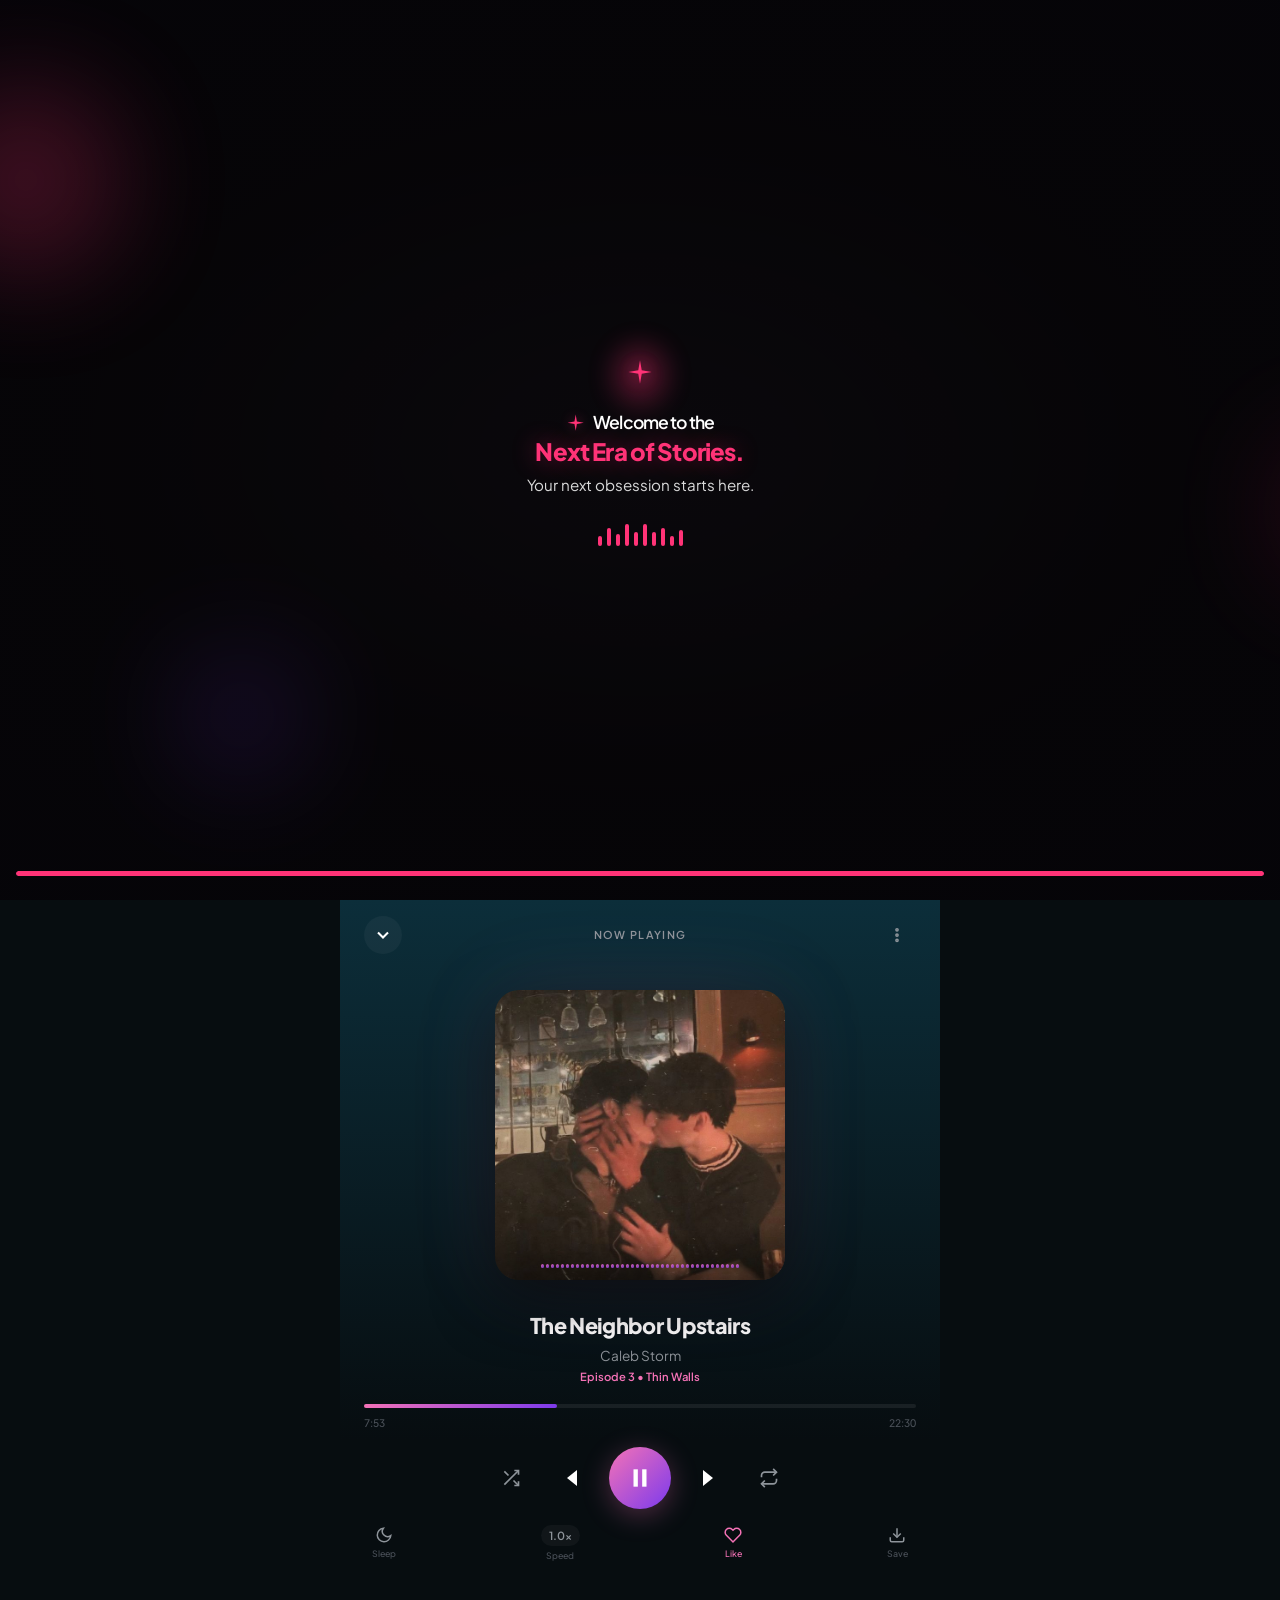
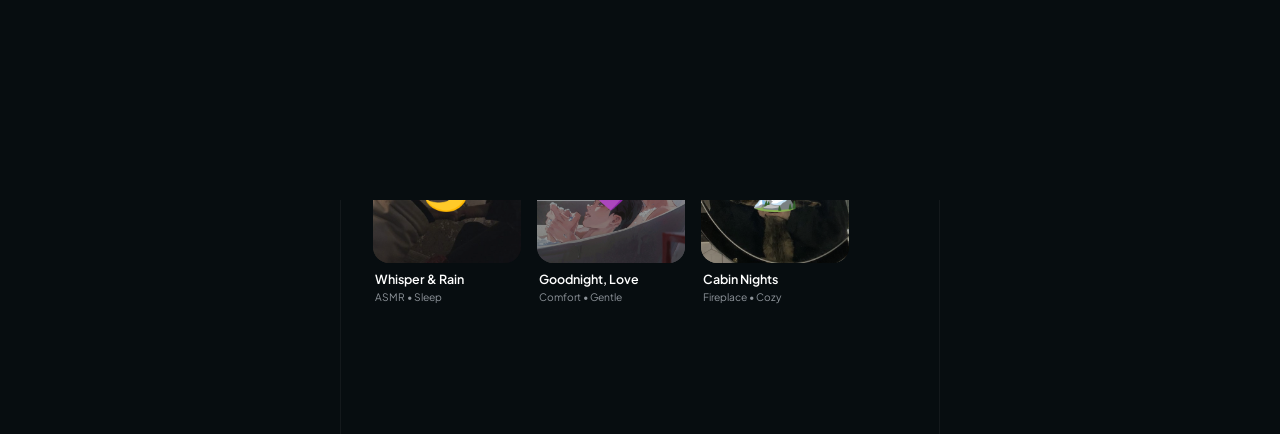
==== commit a056e86f: "StoryVibe: splash screen, mobile layout, welcome icon, remove top-left brand Made-with: Cursor" ====
--- a/hush_app.html
+++ b/hush_app.html
@@ -3,14 +3,52 @@
 
 <head>
     <meta charset="UTF-8">
-    <meta name="viewport" content="width=device-width, initial-scale=1.0, maximum-scale=5.0, viewport-fit=cover">
-    <title>LucidFM</title>
-    <meta name="description" content="LucidFM — Dream louder. Premium intimate audio stories.">
-    <meta name="theme-color" content="#070d10">
+    <meta name="viewport" content="width=device-width, initial-scale=1.0, maximum-scale=5.0, viewport-fit=cover, user-scalable=yes">
+    <title>StoryVibe</title>
+    <meta name="description" content="StoryVibe — Dream louder. Premium intimate audio stories.">
+    <meta name="theme-color" content="#0a080c">
+    <meta name="mobile-web-app-capable" content="yes">
+    <meta name="apple-mobile-web-app-capable" content="yes">
+    <meta name="apple-mobile-web-app-status-bar-style" content="black-translucent">
+    <meta name="format-detection" content="telephone=no">
+    <base href="./">
     <link rel="stylesheet" href="hush_app.css">
 </head>
 
 <body>
+
+    <!-- ╔══════════════════════════════════════╗
+         ║        SPLASH SCREEN                 ║
+         ╚══════════════════════════════════════╝ -->
+    <div id="splash" class="splash">
+        <div class="splash-bg">
+            <div class="splash-overlay"></div>
+            <div class="splash-orb splash-orb-1"></div>
+            <div class="splash-orb splash-orb-2"></div>
+            <div class="splash-orb splash-orb-3"></div>
+        </div>
+        <div class="splash-content">
+            <div class="splash-sparkle" aria-hidden="true">
+                <svg viewBox="0 0 24 24" class="splash-sparkle-icon"><path d="M12 2L13.5 10.5L22 12L13.5 13.5L12 22L10.5 13.5L2 12L10.5 10.5L12 2Z" fill="currentColor"/></svg>
+                <div class="splash-sparkle-glow"></div>
+            </div>
+            <h1 class="splash-title">
+                <span class="splash-title-line">
+                    <svg class="splash-welcome-icon" viewBox="0 0 24 24" aria-hidden="true"><path d="M12 2L13.5 10.5L22 12L13.5 13.5L12 22L10.5 13.5L2 12L10.5 10.5L12 2Z" fill="currentColor"/></svg>
+                    Welcome to the
+                </span>
+                <span class="splash-title-accent">Next Era of Stories.</span>
+            </h1>
+            <p class="splash-tagline">Your next obsession starts here.</p>
+            <div class="splash-waveform">
+                <span></span><span></span><span></span><span></span><span></span>
+                <span></span><span></span><span></span><span></span><span></span>
+            </div>
+        </div>
+        <div class="splash-progress-wrap">
+            <div class="splash-progress"><div class="splash-progress-fill"></div></div>
+        </div>
+    </div>
 
     <!-- ╔══════════════════════════════════════╗
          ║        ONBOARDING                    ║
@@ -25,7 +63,7 @@
                     <div class="onb-orb onb-orb-3"></div>
                 </div>
                 <div class="onb-logo">L</div>
-                <h1 class="onb-brand">LucidFM</h1>
+                <h1 class="onb-brand">StoryVibe</h1>
                 <p class="onb-tagline">Dream louder.</p>
                 <p class="onb-desc">Premium intimate audio stories, made for you.</p>
                 <div class="onb-waveform-demo">
@@ -79,7 +117,7 @@
         <header class="hdr">
             <div class="hdr-brand">
                 <div class="hdr-logo">L</div>
-                <span class="hdr-wordmark">LucidFM</span>
+                <span class="hdr-wordmark">StoryVibe</span>
             </div>
             <div class="hdr-actions">
                 <button class="hdr-icon-btn" aria-label="Notifications">
@@ -458,7 +496,7 @@
             <div class="prof-hero-glow"></div>
             <div class="prof-av-ring"><div class="prof-av">S</div></div>
             <div class="prof-name">Sofia Laurent</div>
-            <div class="prof-handle">@sofia.lucid &bull; Since 2025</div>
+            <div class="prof-handle">@sofia.storyvibe &bull; Since 2025</div>
         </div>
         <div class="prof-stats">
             <div class="ps-card"><div class="ps-val">29</div><div class="ps-label">Stories</div></div>
@@ -469,10 +507,10 @@
         <div class="premium-cta-card">
             <div class="pcc-glow"></div>
             <div class="pcc-body">
-                <div class="pcc-badge">Lucid+</div>
+                <div class="pcc-badge">StoryVibe+</div>
                 <div class="pcc-title">Go Premium</div>
                 <div class="pcc-desc">All voices, exclusive stories, ad-free</div>
-                <button class="pcc-btn">Upgrade</button>
+                <button class="pcc-btn" onclick="openPaywall()">Upgrade</button>
             </div>
         </div>
 
@@ -487,7 +525,7 @@
             <div class="sb-row"><div class="sb-icon"><svg viewBox="0 0 24 24"><path d="M4 4h16c1.1 0 2 .9 2 2v12c0 1.1-.9 2-2 2H4c-1.1 0-2-.9-2-2V6c0-1.1.9-2 2-2z"/><polyline points="22,6 12,13 2,6"/></svg></div><div class="sb-text"><div class="sb-name">Email</div><div class="sb-val">sofia.l@email.com</div></div><svg class="sb-chev" viewBox="0 0 24 24"><polyline points="9 18 15 12 9 6"/></svg></div>
             <div class="sb-row"><div class="sb-icon"><svg viewBox="0 0 24 24"><path d="M12 22s8-4 8-10V5l-8-3-8 3v7c0 6 8 10 8 10z"/></svg></div><div class="sb-text"><div class="sb-name">Subscription</div><div class="sb-val">Free plan</div></div><svg class="sb-chev" viewBox="0 0 24 24"><polyline points="9 18 15 12 9 6"/></svg></div>
         </div>
-        <div class="app-footer">LucidFM v1.0 &bull; Dream louder</div>
+        <div class="app-footer">StoryVibe v1.0 &bull; Dream louder</div>
     </div>
 
 
@@ -627,6 +665,87 @@
                 <div class="os-cell" onclick="selSleep(this)"><div class="os-val">End</div><div class="os-unit">of ep</div></div>
             </div>
             <button class="os-confirm" onclick="closeSleep()">Set Timer</button>
+        </div>
+    </div>
+
+
+    <!-- ╔══════════════════════════════════════╗
+         ║        PAYWALL                       ║
+         ╚══════════════════════════════════════╝ -->
+    <div id="paywall" class="paywall">
+        <div class="paywall-bg">
+            <div class="paywall-stars"></div>
+        </div>
+        <div class="paywall-content">
+            <header class="paywall-topbar">
+                <div class="paywall-topbar-left">
+                    <button type="button" class="paywall-close" onclick="closePaywall()" aria-label="Close">
+                        <svg viewBox="0 0 24 24"><line x1="18" y1="6" x2="6" y2="18"/><line x1="6" y1="6" x2="18" y2="18"/></svg>
+                    </button>
+                    <button type="button" class="paywall-cancel" onclick="closePaywall()">Cancel</button>
+                </div>
+                <button type="button" class="paywall-restore" onclick="event.preventDefault(); closePaywall();">Restore</button>
+            </header>
+            <div class="paywall-hero">
+                <div class="paywall-icon-wrap">
+                    <svg class="paywall-icon" viewBox="0 0 24 24" aria-hidden="true">
+                        <path d="M9 18V5l12-2v13M9 9l12-2"/>
+                    </svg>
+                </div>
+                <h1 class="paywall-title">Get Full Access</h1>
+                <span class="paywall-badge">Premium Stories</span>
+            </div>
+            <ul class="paywall-features paywall-features-compact">
+                <li class="paywall-feature">
+                    <span class="pw-f-icon pw-f-rocket"><svg viewBox="0 0 24 24"><path d="M4.5 16.5c-1.5 1.26-2 5-2 5s3.74-.5 5-2c.71-.84.7-2.13-.09-2.91a2.18 2.18 0 0 0-2.91-.09z"/><path d="m12 15-3-3a22 22 0 0 1 2-3.95A12.88 12.88 0 0 1 22 2c0 2.72-.78 7.5-6 11a22 22 0 0 1-3.95 2z"/><path d="M9 12H4s.55-3.03 2-4c1.62-1.08 5 0 5 0"/><path d="M12 15v5s3.03-.55 4-2c1.08-1.62 0-5 0-5"/></svg></span>
+                    <div class="pw-f-text"><strong>Unlimited</strong><span>All stories</span></div>
+                </li>
+                <li class="paywall-feature">
+                    <span class="pw-f-icon pw-f-doc"><svg viewBox="0 0 24 24"><path d="M14 2H6a2 2 0 0 0-2 2v16a2 2 0 0 0 2 2h12a2 2 0 0 0 2-2V8z"/><polyline points="14 2 14 8 20 8"/><line x1="16" y1="13" x2="8" y2="13"/><line x1="16" y1="17" x2="8" y2="17"/></svg></span>
+                    <div class="pw-f-text"><strong>Download</strong><span>Offline</span></div>
+                </li>
+                <li class="paywall-feature">
+                    <span class="pw-f-icon pw-f-cd"><svg viewBox="0 0 24 24"><circle cx="12" cy="12" r="10"/><circle cx="12" cy="12" r="2"/></svg></span>
+                    <div class="pw-f-text"><strong>Ad‑free</strong><span>No ads</span></div>
+                </li>
+                <li class="paywall-feature">
+                    <span class="pw-f-icon pw-f-mic"><svg viewBox="0 0 24 24"><path d="M12 1a3 3 0 0 0-3 3v8a3 3 0 0 0 6 0V4a3 3 0 0 0-3-3z"/><path d="M19 10v2a7 7 0 0 1-14 0v-2"/><line x1="12" y1="19" x2="12" y2="23"/><line x1="8" y1="23" x2="16" y2="23"/></svg></span>
+                    <div class="pw-f-text"><strong>Voices</strong><span>Premium</span></div>
+                </li>
+            </ul>
+            <div class="paywall-plans">
+                <label class="paywall-plan selected">
+                    <input type="radio" name="paywall-plan" value="yearly" checked>
+                    <span class="paywall-plan-radio"></span>
+                    <div class="paywall-plan-left">
+                        <span class="paywall-plan-meta">100+ stories / month</span>
+                        <span class="paywall-plan-price">$49.99 / year</span>
+                    </div>
+                    <span class="paywall-plan-right">$0.96 per week</span>
+                    <span class="paywall-plan-badge">Save 90%</span>
+                </label>
+                <label class="paywall-plan">
+                    <input type="radio" name="paywall-plan" value="weekly">
+                    <span class="paywall-plan-radio"></span>
+                    <div class="paywall-plan-left">
+                        <span class="paywall-plan-meta">20 stories / week</span>
+                        <span class="paywall-plan-price">$7.99 / week</span>
+                    </div>
+                    <span class="paywall-plan-right">$7.99 per week</span>
+                </label>
+            </div>
+            <button type="button" class="paywall-cta" id="paywall-cta" onclick="subscribePaywall()">Continue</button>
+            <footer class="paywall-footer">
+                <div class="paywall-footer-left">
+                    <a href="#" class="paywall-link">Terms of Use</a>
+                    <span class="paywall-sep">|</span>
+                    <a href="#" class="paywall-link">Privacy Policy</a>
+                </div>
+                <div class="paywall-footer-right">
+                    <span class="paywall-check"><svg viewBox="0 0 24 24"><polyline points="20 6 9 17 4 12"/></svg></span>
+                    <span>Cancel anytime</span>
+                </div>
+            </footer>
         </div>
     </div>
 
@@ -724,7 +843,22 @@
       if(onbDotsEl){onbDotsEl.innerHTML='';onbSlides.forEach(function(_,i){var d=document.createElement('div');d.className='onb-dot'+(i===0?' active':'');onbDotsEl.appendChild(d);});}
       if(onbNextBtn)onbNextBtn.textContent=onbSlides.length>1?'Next':'Get started';
     }
+    /* Splash: hide after animation, then show onboarding */
+    (function(){
+        var splash = document.getElementById('splash');
+        if (!splash) return;
+        var splashDuration = 2800;
+        setTimeout(function(){
+            splash.classList.add('hidden');
+            setTimeout(function(){ splash.style.display = 'none'; }, 500);
+        }, splashDuration);
+    })();
     initOnboarding();
+
+    function openPaywall(){document.getElementById('paywall').classList.add('open');document.body.classList.add('paywall-open');document.body.style.overflow='hidden';}
+    function closePaywall(){document.getElementById('paywall').classList.remove('open');document.body.classList.remove('paywall-open');document.body.style.overflow='';}
+    function subscribePaywall(){var plan=document.querySelector('input[name="paywall-plan"]:checked');if(plan){}closePaywall();}
+    (function(){var plans=document.querySelectorAll('.paywall-plan');plans.forEach(function(lab){lab.addEventListener('click',function(){document.querySelectorAll('.paywall-plan').forEach(function(p){p.classList.remove('selected');});lab.classList.add('selected');});});})();
 
     function openSearch(){document.querySelectorAll('.screen').forEach(e=>e.classList.remove('active'));document.getElementById('screen-search').classList.add('active');document.querySelectorAll('.bnav-tab').forEach(n=>n.classList.remove('active'));document.getElementById('search-input').value='';document.getElementById('search-results-label').textContent='Browse Vibes';document.getElementById('search-browse-vibes').style.display='block';document.getElementById('search-results-grid').style.display='none';document.getElementById('search-results-empty').style.display='none';setTimeout(()=>document.getElementById('search-input').focus(),100);}
     function closeSearch(){navigateTo('explore');}
--- a/hush_app.css
+++ b/hush_app.css
@@ -1,7 +1,7 @@
 @import url('https://fonts.googleapis.com/css2?family=Plus+Jakarta+Sans:ital,wght@0,300;0,400;0,500;0,600;0,700;0,800;1,400&display=swap');
 
 /* ========================================
-   LucidFM — Dream Louder
+   StoryVibe — Dream Louder
    Design System v1.0
    Target: 20-35+ intimate audio
    ======================================== */
@@ -46,8 +46,9 @@
 }
 
 *,*::before,*::after{margin:0;padding:0;box-sizing:border-box;-webkit-tap-highlight-color:transparent}
-html{scroll-behavior:smooth;overflow-x:hidden}
-html,body{min-height:100dvh}
+html{scroll-behavior:smooth;overflow-x:hidden;min-height:100%;min-height:100dvh;-webkit-text-size-adjust:100%}
+html,body{min-height:100dvh;min-height:100vh;min-height:-webkit-fill-available}
+body{min-height:100%}
 
 body{
     font-family:'Plus Jakarta Sans',-apple-system,BlinkMacSystemFont,sans-serif;
@@ -481,35 +482,409 @@
 .os-confirm:active{transform:scale(.97)}
 
 /* ========================================
+   PAYWALL — Dark + purple/pink (reference)
+   ======================================== */
+:root{
+    --pw-violet:  #7c3aed;
+    --pw-pink:    #ec4899;
+    --pw-purple:  #a855f7;
+    --pw-green:   #22c55e;
+    --grad-pw:    linear-gradient(90deg,#a855f7,#ec4899);
+    --grad-pw-icon: linear-gradient(135deg,#a855f7,#3b82f6);
+}
+.paywall{position:fixed;inset:0;z-index:4000;display:flex;align-items:center;justify-content:center;padding:0;opacity:0;visibility:hidden;transition:opacity .35s ease,visibility .35s ease;overflow-y:auto}
+.paywall.open{opacity:1;visibility:visible}
+.paywall-bg{position:absolute;inset:0;background:linear-gradient(180deg,#0f0a14 0%,#1a0f24 40%,#0d0d12 100%);overflow:hidden}
+.paywall-stars{position:absolute;inset:0;background-image:radial-gradient(2px 2px at 20px 30px,#fff,transparent),radial-gradient(2px 2px at 40px 70px,rgba(168,85,247,.7),transparent),radial-gradient(1.5px 1.5px at 90px 40px,#fff,transparent),radial-gradient(2px 2px at 130px 80px,rgba(236,72,153,.5),transparent),radial-gradient(1.5px 1.5px at 160px 120px,#fff,transparent),radial-gradient(1.5px 1.5px at 60px 150px,rgba(255,255,255,.9),transparent),radial-gradient(2px 2px at 180px 50px,rgba(168,85,247,.5),transparent),radial-gradient(1.5px 1.5px at 100px 100px,#fff,transparent);background-size:200px 180px;animation:paywallStars 8s ease-in-out infinite}
+@keyframes paywallStars{0%,100%{opacity:1}50%{opacity:.7}}
+.paywall-content{position:relative;z-index:2;width:100%;max-width:420px;height:100dvh;display:flex;flex-direction:column;padding:max(.75rem,env(safe-area-inset-top)) 1.1rem max(.75rem,env(safe-area-inset-bottom));align-items:stretch;overflow:hidden}
+.paywall-topbar{display:flex;justify-content:space-between;align-items:center;margin-bottom:.25rem;flex-shrink:0}
+.paywall-topbar-left{display:flex;align-items:center;gap:.25rem}
+.paywall-close{width:40px;height:40px;display:flex;align-items:center;justify-content:center;color:#fff;opacity:.9;transition:var(--ease)}
+.paywall-close:active{opacity:.6;transform:scale(.92)}
+.paywall-close svg{width:22px;height:22px;stroke:currentColor;fill:none;stroke-width:2.5;stroke-linecap:round}
+.paywall-cancel{font-size:.9rem;font-weight:600;color:rgba(255,255,255,.85);background:none;padding:.4rem .5rem}
+.paywall-cancel:active{opacity:.8}
+.paywall-restore{font-size:.9rem;font-weight:600;color:#fff;background:none;padding:.4rem .5rem}
+.paywall-hero{text-align:center;margin-bottom:.65rem;flex-shrink:0}
+.paywall-icon-wrap{display:inline-flex;align-items:center;justify-content:center;width:56px;height:56px;margin-bottom:.5rem;background:var(--grad-pw-icon);border-radius:16px;box-shadow:0 4px 20px rgba(168,85,247,.35)}
+.paywall-icon{width:32px;height:32px;stroke:#fff;fill:none;stroke-width:2.5;stroke-linecap:round;stroke-linejoin:round}
+.paywall-title{font-size:1.6rem;font-weight:800;letter-spacing:-.02em;color:#fff;margin-bottom:.35rem;line-height:1.15}
+.paywall-badge{display:inline-block;padding:.28rem .9rem;background:var(--grad-pw);border-radius:50px;font-size:.78rem;font-weight:600;color:#fff}
+.paywall-features{list-style:none;margin:.4rem 0 .5rem;padding:0;flex-shrink:0}
+.paywall-features-compact{display:grid;grid-template-columns:repeat(2,1fr);gap:.45rem .6rem}
+.paywall-feature{display:flex;align-items:center;gap:.55rem;padding:.55rem .6rem;border:1px solid rgba(255,255,255,.07);border-radius:12px;background:rgba(255,255,255,.03)}
+.pw-f-icon{width:34px;height:34px;flex-shrink:0;border-radius:10px;display:flex;align-items:center;justify-content:center;background:rgba(255,255,255,.06)}
+.pw-f-icon svg{width:18px;height:18px;stroke:currentColor;fill:none;stroke-width:2;stroke-linecap:round;stroke-linejoin:round}
+.pw-f-rocket{color:#f97316}
+.pw-f-doc{color:#eab308}
+.pw-f-cd{color:#94a3b8}
+.pw-f-mic{color:#94a3b8}
+.pw-f-text{display:flex;flex-direction:column;gap:1px}
+.pw-f-text strong{font-size:.85rem;color:#fff}
+.pw-f-text span{font-size:.72rem;color:rgba(255,255,255,.55)}
+.paywall-plans{display:flex;flex-direction:column;gap:.45rem;margin:.2rem 0 .55rem;flex-shrink:0}
+.paywall-plan{position:relative;display:flex;align-items:center;gap:.65rem;padding:.85rem .9rem;background:rgba(255,255,255,.05);border:1px solid rgba(255,255,255,.08);border-radius:14px;cursor:pointer;transition:var(--ease)}
+.paywall-plan:active{transform:scale(.98)}
+.paywall-plan.selected{background:rgba(168,85,247,.12);border-color:var(--pw-violet)}
+.paywall-plan input{position:absolute;opacity:0;pointer-events:none}
+.paywall-plan-radio{width:20px;height:20px;border-radius:50%;border:2px solid rgba(255,255,255,.35);flex-shrink:0;position:relative;transition:var(--ease)}
+.paywall-plan.selected .paywall-plan-radio{border-color:#fff;background:#fff}
+.paywall-plan.selected .paywall-plan-radio::after{content:'';position:absolute;left:50%;top:50%;transform:translate(-50%,-50%);width:6px;height:6px;background:rgba(0,0,0,.35);border-radius:50%}
+.paywall-plan-left{flex:1;display:flex;flex-direction:column;gap:2px}
+.paywall-plan-meta{font-size:.75rem;color:rgba(255,255,255,.65)}
+.paywall-plan-price{font-size:.98rem;font-weight:800;color:#fff}
+.paywall-plan-right{font-size:.72rem;color:rgba(255,255,255,.5)}
+.paywall-plan-badge{position:absolute;top:0;right:0;padding:.25rem .5rem;background:var(--pw-green);border-radius:0 14px 0 10px;font-size:.65rem;font-weight:700;color:#fff}
+.paywall-cta{width:100%;padding:.95rem 1.5rem;background:var(--grad-pw);border-radius:50px;font-size:1rem;font-weight:800;color:#fff;cursor:pointer;transition:var(--ease);box-shadow:0 4px 20px rgba(168,85,247,.35);flex-shrink:0;margin-top:.1rem}
+.paywall-cta:active{transform:scale(.98)}
+.paywall-footer{display:flex;justify-content:space-between;align-items:center;flex-wrap:wrap;gap:.5rem;margin-top:.55rem;font-size:.68rem;color:rgba(255,255,255,.5);flex-shrink:0}
+.paywall-footer-left{display:flex;align-items:center;gap:.35rem}
+.paywall-link{color:rgba(255,255,255,.6);text-decoration:none}
+.paywall-link:hover{color:rgba(255,255,255,.9)}
+.paywall-sep{color:rgba(255,255,255,.3);user-select:none}
+.paywall-footer-right{display:flex;align-items:center;gap:.4rem}
+.paywall-check{width:18px;height:18px;display:inline-flex;align-items:center;justify-content:center;background:var(--pw-green);border-radius:5px}
+.paywall-check svg{width:12px;height:12px;stroke:#fff;fill:none;stroke-width:3;stroke-linecap:round;stroke-linejoin:round}
+body.paywall-open .bnav{visibility:hidden;pointer-events:none}
+
+/* ========================================
+   SPLASH SCREEN — Drama theme (dark + pink)
+   ======================================== */
+:root {
+    --splash-pink: #ff3377;
+    --splash-pink-glow: rgba(255, 51, 119, 0.45);
+}
+.splash {
+    position: fixed;
+    inset: 0;
+    z-index: 6000;
+    background: #0a080c;
+    display: flex;
+    flex-direction: column;
+    align-items: center;
+    justify-content: center;
+    padding: 1.25rem 1rem 1rem;
+    padding-top: max(1.25rem, env(safe-area-inset-top));
+    padding-left: max(1rem, env(safe-area-inset-left));
+    padding-right: max(1rem, env(safe-area-inset-right));
+    padding-bottom: max(1rem, env(safe-area-inset-bottom));
+    min-height: 100dvh;
+    min-height: 100vh;
+    min-height: -webkit-fill-available;
+    transition: opacity .5s ease, visibility .5s ease;
+    touch-action: manipulation;
+    overscroll-behavior: none;
+}
+.splash.hidden {
+    opacity: 0;
+    visibility: hidden;
+    pointer-events: none;
+}
+
+.splash-bg {
+    position: absolute;
+    inset: 0;
+    overflow: hidden;
+    pointer-events: none;
+}
+.splash-overlay {
+    position: absolute;
+    inset: 0;
+    background: radial-gradient(ellipse 80% 70% at 50% 50%, transparent 0%, rgba(0,0,0,.4) 50%, rgba(5,4,8,.92) 100%);
+    pointer-events: none;
+}
+.splash-orb {
+    position: absolute;
+    border-radius: 50%;
+    filter: blur(60px);
+    opacity: 0;
+    animation: splashOrbIn 1.4s ease-out forwards;
+}
+.splash-orb-1 {
+    width: 180px;
+    height: 180px;
+    background: var(--splash-pink);
+    top: 10%;
+    left: -5%;
+    animation-delay: .15s;
+}
+.splash-orb-2 {
+    width: 120px;
+    height: 120px;
+    background: #be185d;
+    top: 50%;
+    right: -10%;
+    animation-delay: .35s;
+}
+.splash-orb-3 {
+    width: 100px;
+    height: 100px;
+    background: #7c3aed;
+    bottom: 15%;
+    left: 15%;
+    animation-delay: .5s;
+}
+@keyframes splashOrbIn {
+    0% { opacity: 0; transform: scale(0.5); }
+    70% { opacity: 0.4; transform: scale(1.05); }
+    100% { opacity: 0.28; transform: scale(1); }
+}
+
+.splash-content {
+    position: relative;
+    z-index: 2;
+    display: flex;
+    flex-direction: column;
+    align-items: center;
+    text-align: center;
+    max-width: 320px;
+}
+
+/* Sparkle icon with glow */
+.splash-sparkle {
+    position: relative;
+    margin-bottom: 1.25rem;
+    opacity: 0;
+    animation: splashSparkleIn .6s cubic-bezier(.34, 1.56, .64, 1) .35s forwards;
+}
+.splash-sparkle-icon {
+    width: 28px;
+    height: 28px;
+    color: var(--splash-pink);
+    position: relative;
+    z-index: 1;
+    filter: drop-shadow(0 0 8px var(--splash-pink-glow));
+    animation: splashSparklePulse 2s ease-in-out infinite 1s;
+}
+.splash-sparkle-glow {
+    position: absolute;
+    inset: -12px;
+    background: var(--splash-pink);
+    border-radius: 50%;
+    filter: blur(14px);
+    opacity: 0.3;
+    animation: splashSparklePulse 2s ease-in-out infinite 1s;
+}
+@keyframes splashSparkleIn {
+    0% { opacity: 0; transform: scale(0.4); }
+    100% { opacity: 1; transform: scale(1); }
+}
+@keyframes splashSparklePulse {
+    0%, 100% { transform: scale(1); }
+    50% { transform: scale(1.1); }
+}
+
+/* Two-line title: white + pink accent */
+.splash-title {
+    font-size: 1.75rem;
+    font-weight: 800;
+    line-height: 1.2;
+    letter-spacing: -0.03em;
+    margin-bottom: 0.5rem;
+    opacity: 0;
+    animation: splashTextIn .5s cubic-bezier(.25, .46, .45, .94) .5s forwards;
+}
+.splash-title-line {
+    display: flex;
+    align-items: center;
+    justify-content: center;
+    gap: 0.5rem;
+    flex-wrap: wrap;
+    color: #fff;
+    font-weight: 600;
+    font-size: 1.1rem;
+    margin-bottom: 0.25rem;
+}
+.splash-welcome-icon {
+    width: 1.1em;
+    height: 1.1em;
+    color: var(--splash-pink);
+    flex-shrink: 0;
+    filter: drop-shadow(0 0 6px var(--splash-pink-glow));
+}
+.splash-title-accent {
+    display: block;
+    color: var(--splash-pink);
+    font-size: 1.5rem;
+    font-weight: 800;
+    text-shadow: 0 0 24px var(--splash-pink-glow);
+}
+.splash-tagline {
+    font-size: 0.95rem;
+    font-weight: 400;
+    color: rgba(255, 255, 255, 0.85);
+    margin-bottom: 1.5rem;
+    opacity: 0;
+    animation: splashTextIn .5s cubic-bezier(.25, .46, .45, .94) .65s forwards;
+}
+@keyframes splashTextIn {
+    from { opacity: 0; transform: translateY(12px); }
+    to { opacity: 1; transform: translateY(0); }
+}
+
+.splash-waveform {
+    display: flex;
+    align-items: flex-end;
+    justify-content: center;
+    gap: 5px;
+    height: 26px;
+    opacity: 0;
+    animation: splashTextIn .5s cubic-bezier(.25, .46, .45, .94) .8s forwards;
+}
+.splash-waveform span {
+    width: 4px;
+    background: var(--splash-pink);
+    border-radius: 2px;
+    animation: splashBar 0.9s ease-in-out infinite alternate;
+}
+.splash-waveform span:nth-child(1) { height: 10px; animation-delay: 0s; }
+.splash-waveform span:nth-child(2) { height: 18px; animation-delay: .08s; }
+.splash-waveform span:nth-child(3) { height: 12px; animation-delay: .16s; }
+.splash-waveform span:nth-child(4) { height: 22px; animation-delay: .24s; }
+.splash-waveform span:nth-child(5) { height: 14px; animation-delay: .32s; }
+.splash-waveform span:nth-child(6) { height: 22px; animation-delay: .4s; }
+.splash-waveform span:nth-child(7) { height: 14px; animation-delay: .48s; }
+.splash-waveform span:nth-child(8) { height: 18px; animation-delay: .56s; }
+.splash-waveform span:nth-child(9) { height: 10px; animation-delay: .64s; }
+.splash-waveform span:nth-child(10) { height: 16px; animation-delay: .72s; }
+@keyframes splashBar {
+    0% { transform: scaleY(0.4); }
+    100% { transform: scaleY(1.1); }
+}
+
+/* CTA-style progress bar (wide, pill, solid pink) */
+.splash-progress-wrap {
+    position: absolute;
+    bottom: 0;
+    left: 0;
+    right: 0;
+    padding: 0 max(1rem, env(safe-area-inset-right)) max(1.5rem, calc(1rem + env(safe-area-inset-bottom))) max(1rem, env(safe-area-inset-left));
+    z-index: 2;
+}
+.splash-progress {
+    width: 100%;
+    height: 5px;
+    background: rgba(255, 255, 255, .12);
+    border-radius: 50px;
+    overflow: hidden;
+}
+.splash-progress-fill {
+    height: 100%;
+    width: 0;
+    background: var(--splash-pink);
+    border-radius: 50px;
+    box-shadow: 0 0 16px var(--splash-pink-glow);
+    animation: splashProgress 2.2s cubic-bezier(.4, 0, .2, 1) .5s forwards;
+}
+@keyframes splashProgress {
+    to { width: 100%; }
+}
+
+/* Splash: mobile-first (narrow/short screens) */
+@media (max-width: 430px) {
+    .splash {
+        padding: 1rem 0.75rem;
+        padding-top: max(1rem, env(safe-area-inset-top));
+        padding-left: max(0.75rem, env(safe-area-inset-left));
+        padding-right: max(0.75rem, env(safe-area-inset-right));
+        padding-bottom: max(0.75rem, env(safe-area-inset-bottom));
+    }
+    .splash-content {
+        max-width: 100%;
+        padding: 0 0.5rem;
+    }
+    .splash-title {
+        font-size: 1.45rem;
+    }
+    .splash-title-line {
+        font-size: 1rem;
+    }
+    .splash-title-accent {
+        font-size: 1.25rem;
+    }
+    .splash-tagline {
+        font-size: 0.875rem;
+        margin-bottom: 1.25rem;
+    }
+    .splash-sparkle {
+        margin-bottom: 1rem;
+    }
+    .splash-sparkle-icon {
+        width: 24px;
+        height: 24px;
+    }
+    .splash-progress-wrap {
+        padding-left: max(0.75rem, env(safe-area-inset-left));
+        padding-right: max(0.75rem, env(safe-area-inset-right));
+        padding-bottom: max(1.25rem, calc(0.75rem + env(safe-area-inset-bottom)));
+    }
+    .splash-progress {
+        height: 4px;
+    }
+}
+
+/* Very short viewport (e.g. landscape or small phone): keep content visible */
+@media (max-height: 500px) {
+    .splash-content {
+        justify-content: center;
+    }
+    .splash-title { font-size: 1.35rem; }
+    .splash-title-line { font-size: 0.95rem; }
+    .splash-title-accent { font-size: 1.15rem; }
+    .splash-tagline { font-size: 0.8rem; margin-bottom: 0.75rem; }
+    .splash-waveform { height: 20px; margin-bottom: 0.5rem; }
+    .splash-sparkle { margin-bottom: 0.5rem; }
+}
+
+/* ========================================
    ONBOARDING
    ======================================== */
 .onboarding{position:fixed;inset:0;z-index:5000;background:var(--bg);display:flex;flex-direction:column;align-items:center;justify-content:space-between;padding:2rem 1.5rem calc(env(safe-area-inset-bottom) + 1.5rem);transition:opacity .4s ease,visibility .4s ease}
 .onboarding.hidden{opacity:0;visibility:hidden;pointer-events:none}
 .onb-slides{flex:1;width:100%;position:relative;display:flex;align-items:center;justify-content:center;overflow:hidden}
-.onb-slide{position:absolute;inset:0;display:flex;flex-direction:column;align-items:center;justify-content:center;text-align:center;padding:1rem;opacity:0;transform:translateX(24px);pointer-events:none;transition:opacity .35s ease,transform .35s ease}
-.onb-slide.active{opacity:1;transform:translateX(0);pointer-events:auto}
-.onb-glow{position:absolute;top:-20%;left:50%;transform:translateX(-50%);width:240px;height:240px;background:var(--grad);opacity:.14;filter:blur(60px);border-radius:50%}
-.onb-logo{width:64px;height:64px;background:var(--grad);border-radius:var(--rl);display:flex;align-items:center;justify-content:center;font-weight:800;font-size:2rem;font-style:italic;color:#fff;margin-bottom:1rem;position:relative;z-index:1}
-.onb-brand{font-size:1.8rem;font-weight:800;letter-spacing:-.04em;background:var(--grad);-webkit-background-clip:text;background-clip:text;-webkit-text-fill-color:transparent;position:relative;z-index:1;margin-bottom:.25rem}
-.onb-tagline{font-size:1rem;font-weight:600;color:var(--blush);position:relative;z-index:1;margin-bottom:.75rem}
-.onb-title{font-size:1.35rem;font-weight:800;letter-spacing:-.02em;position:relative;z-index:1;margin-bottom:.6rem}
-.onb-desc{font-size:.9rem;color:var(--t2);line-height:1.5;max-width:280px;position:relative;z-index:1}
+.onb-slide{position:absolute;inset:0;display:flex;flex-direction:column;align-items:center;justify-content:center;text-align:center;padding:1rem;opacity:0;transform:translateX(32px) scale(0.97);pointer-events:none;transition:opacity .4s cubic-bezier(.25,.46,.45,.94),transform .4s cubic-bezier(.25,.46,.45,.94)}
+.onb-slide.active{opacity:1;transform:translateX(0) scale(1);pointer-events:auto}
+.onb-glow{position:absolute;top:-20%;left:50%;transform:translateX(-50%);width:280px;height:280px;background:var(--grad);opacity:.12;filter:blur(70px);border-radius:50%;animation:onbGlowPulse 4s ease-in-out infinite}
+@keyframes onbGlowPulse{0%,100%{opacity:.12;transform:translateX(-50%) scale(1)}50%{opacity:.2;transform:translateX(-50%) scale(1.15)}}
+.onb-logo{width:64px;height:64px;background:var(--grad);border-radius:var(--rl);display:flex;align-items:center;justify-content:center;font-weight:800;font-size:2rem;font-style:italic;color:#fff;margin-bottom:1rem;position:relative;z-index:1;opacity:0;transform:translateY(16px)}
+.onb-slide.active .onb-logo{animation:onbReveal .55s cubic-bezier(.25,.46,.45,.94) .08s forwards}
+.onb-brand{font-size:1.8rem;font-weight:800;letter-spacing:-.04em;background:var(--grad);-webkit-background-clip:text;background-clip:text;-webkit-text-fill-color:transparent;position:relative;z-index:1;margin-bottom:.25rem;opacity:0;transform:translateY(12px)}
+.onb-slide.active .onb-brand{animation:onbReveal .5s cubic-bezier(.25,.46,.45,.94) .2s forwards}
+.onb-tagline{font-size:1rem;font-weight:600;color:var(--blush);position:relative;z-index:1;margin-bottom:.75rem;opacity:0;transform:translateY(12px)}
+.onb-slide.active .onb-tagline{animation:onbReveal .5s cubic-bezier(.25,.46,.45,.94) .32s forwards}
+.onb-desc{font-size:.9rem;color:var(--t2);line-height:1.5;max-width:280px;position:relative;z-index:1;opacity:0;transform:translateY(12px)}
+.onb-slide[data-slide="0"].active .onb-desc{animation:onbReveal .5s cubic-bezier(.25,.46,.45,.94) .44s forwards}
+@keyframes onbReveal{0%{opacity:0;transform:translateY(16px)}100%{opacity:1;transform:translateY(0)}}
+.onb-title{font-size:1.35rem;font-weight:800;letter-spacing:-.02em;position:relative;z-index:1;margin-bottom:.6rem;opacity:0;transform:translateY(14px)}
+.onb-slide[data-slide="1"].active .onb-title{animation:onbReveal .5s cubic-bezier(.25,.46,.45,.94) .12s forwards}
+.onb-slide[data-slide="1"].active .onb-desc{animation:onbReveal .5s cubic-bezier(.25,.46,.45,.94) .24s forwards}
+.onb-slide[data-slide="2"].active .onb-title{animation:onbReveal .5s cubic-bezier(.25,.46,.45,.94) .08s forwards}
+.onb-slide[data-slide="2"].active .onb-desc{animation:onbReveal .5s cubic-bezier(.25,.46,.45,.94) .18s forwards}
 .onb-icon-row{display:flex;gap:.5rem;margin-bottom:1.25rem;position:relative;z-index:1}
+.onb-slide.active .onb-icon-row .onb-vibe-demo:nth-child(1){animation:onbPillIn .4s cubic-bezier(.25,.46,.45,.94) .35s both}
+.onb-slide.active .onb-icon-row .onb-vibe-demo:nth-child(2){animation:onbPillIn .4s cubic-bezier(.25,.46,.45,.94) .42s both}
+.onb-slide.active .onb-icon-row .onb-vibe-demo:nth-child(3){animation:onbPillIn .4s cubic-bezier(.25,.46,.45,.94) .49s both}
+@keyframes onbPillIn{0%{opacity:0;transform:scale(0.8)}100%{opacity:1;transform:scale(1)}}
 .onb-vibe-demo{padding:.4rem 1rem;background:var(--bg-card);border:1px solid var(--brd);border-radius:50px;font-size:.78rem;font-weight:600;color:var(--t2);transition:var(--ease)}
 .onb-vibe-demo.active{background:var(--blush);color:#fff;border-color:var(--blush)}
-.onb-hearts{position:relative;z-index:1;margin-bottom:1rem}
-.onb-hearts svg{width:48px;height:48px;fill:var(--blush);stroke:none;opacity:.9}
-.onb-cta{padding:.75rem 2rem;background:var(--grad);border-radius:var(--rf);font-size:.95rem;font-weight:600;color:#fff;margin-top:1rem;position:relative;z-index:1;transition:var(--spring);box-shadow:0 6px 24px var(--blush-dim)}
+.onb-hearts{position:relative;z-index:1;margin-bottom:1rem;opacity:0;transform:scale(0.9)}
+.onb-slide.active .onb-hearts{animation:onbReveal .45s cubic-bezier(.25,.46,.45,.94) .18s forwards}
+.onb-hearts svg{width:48px;height:48px;fill:var(--blush);stroke:none;opacity:.9;animation:onbHeartBeat 2s ease-in-out infinite}
+@keyframes onbHeartBeat{0%,100%{transform:scale(1)}14%,28%{transform:scale(1.08)}21%,35%{transform:scale(1)}}
+.onb-cta{padding:.75rem 2rem;background:var(--grad);border-radius:var(--rf);font-size:.95rem;font-weight:600;color:#fff;margin-top:1rem;position:relative;z-index:1;transition:var(--spring);box-shadow:0 6px 24px var(--blush-dim);opacity:0;transform:translateY(10px)}
+.onb-slide.active .onb-cta{animation:onbReveal .5s cubic-bezier(.25,.46,.45,.94) .35s forwards}
 .onb-cta:active{transform:scale(.96)}
 /* Onboarding extra graphics */
 .onb-graphic-row{position:absolute;inset:0;pointer-events:none;overflow:hidden;z-index:0}
-.onb-orb{position:absolute;border-radius:50%;filter:blur(40px);opacity:.35}
+.onb-orb{position:absolute;border-radius:50%;filter:blur(40px);opacity:.3}
 .onb-orb-1{width:100px;height:100px;background:var(--blush);top:12%;left:10%;animation:onbFloat 8s ease-in-out infinite}
 .onb-orb-2{width:80px;height:80px;background:var(--violet);top:60%;right:5%;animation:onbFloat 10s ease-in-out infinite .5s}
 .onb-orb-3{width:60px;height:60px;background:var(--teal);bottom:20%;left:25%;animation:onbFloat 7s ease-in-out infinite 1s}
-@keyframes onbFloat{0%,100%{transform:translate(0,0)}50%{transform:translate(10px,-15px)}}
-.onb-waveform-demo{display:flex;align-items:flex-end;justify-content:center;gap:4px;height:32px;margin-top:1.25rem;position:relative;z-index:1}
-.onb-waveform-demo span{width:4px;background:var(--grad);border-radius:2px;animation:onbWv 1s ease-in-out infinite alternate}
+@keyframes onbFloat{0%,100%{transform:translate(0,0) scale(1)}25%{transform:translate(8px,-12px) scale(1.05)}50%{transform:translate(-5px,8px) scale(0.98)}75%{transform:translate(12px,5px) scale(1.02)}}
+.onb-waveform-demo{display:flex;align-items:flex-end;justify-content:center;gap:4px;height:32px;margin-top:1.25rem;position:relative;z-index:1;opacity:0;transform:translateY(8px)}
+.onb-slide.active .onb-waveform-demo{animation:onbReveal .5s cubic-bezier(.25,.46,.45,.94) .56s forwards}
+.onb-waveform-demo span{width:4px;background:var(--grad);border-radius:2px;animation:onbWv 1.1s ease-in-out infinite alternate}
 .onb-waveform-demo span:nth-child(1){height:8px;animation-delay:0s}
 .onb-waveform-demo span:nth-child(2){height:18px;animation-delay:.1s}
 .onb-waveform-demo span:nth-child(3){height:12px;animation-delay:.2s}
@@ -520,24 +895,33 @@
 .onb-waveform-demo span:nth-child(8){height:18px;animation-delay:.7s}
 .onb-waveform-demo span:nth-child(9){height:10px;animation-delay:.8s}
 .onb-waveform-demo span:nth-child(10){height:16px;animation-delay:.9s}
-@keyframes onbWv{0%{transform:scaleY(.4)}100%{transform:scaleY(1)}}
+@keyframes onbWv{0%{transform:scaleY(.35)}100%{transform:scaleY(1.15)}}
 .onb-vibe-grid{display:grid;grid-template-columns:repeat(2,1fr);gap:.5rem;margin-bottom:1rem;position:relative;z-index:1;max-width:200px}
-.onb-vibe-card{aspect-ratio:1;border-radius:var(--rl);background:var(--onb-vibe);display:flex;flex-direction:column;align-items:center;justify-content:center;gap:4px;box-shadow:0 8px 24px rgba(0,0,0,.25);transition:var(--ease)}
+.onb-vibe-card{aspect-ratio:1;border-radius:var(--rl);background:var(--onb-vibe);display:flex;flex-direction:column;align-items:center;justify-content:center;gap:4px;box-shadow:0 8px 24px rgba(0,0,0,.25);transition:var(--ease);opacity:0;transform:scale(0.85) translateY(20px)}
+.onb-slide.active .onb-vibe-card:nth-child(1){animation:onbCardIn .5s cubic-bezier(.25,.46,.45,.94) .1s forwards}
+.onb-slide.active .onb-vibe-card:nth-child(2){animation:onbCardIn .5s cubic-bezier(.25,.46,.45,.94) .18s forwards}
+.onb-slide.active .onb-vibe-card:nth-child(3){animation:onbCardIn .5s cubic-bezier(.25,.46,.45,.94) .26s forwards}
+.onb-slide.active .onb-vibe-card:nth-child(4){animation:onbCardIn .5s cubic-bezier(.25,.46,.45,.94) .34s forwards}
+@keyframes onbCardIn{0%{opacity:0;transform:scale(0.85) translateY(20px)}100%{opacity:1;transform:scale(1) translateY(0)}}
 .onb-vibe-card.active{box-shadow:0 0 0 2px rgba(255,255,255,.3),0 8px 24px rgba(0,0,0,.3)}
 .onb-vibe-emoji{font-size:1.5rem}
 .onb-vibe-label{font-size:.6rem;font-weight:700;color:rgba(255,255,255,.95);text-shadow:0 1px 2px rgba(0,0,0,.2)}
 .onb-feature-row{display:flex;justify-content:center;gap:1.25rem;margin-bottom:1rem;position:relative;z-index:1}
-.onb-feature{display:flex;flex-direction:column;align-items:center;gap:6px}
-.onb-feature-icon{width:44px;height:44px;background:var(--bg-card);border:1px solid var(--brd);border-radius:var(--rm);display:flex;align-items:center;justify-content:center}
+.onb-feature{display:flex;flex-direction:column;align-items:center;gap:6px;opacity:0;transform:translateY(16px) scale(0.9)}
+.onb-slide.active .onb-feature:nth-child(1){animation:onbReveal .45s cubic-bezier(.25,.46,.45,.94) .12s forwards}
+.onb-slide.active .onb-feature:nth-child(2){animation:onbReveal .45s cubic-bezier(.25,.46,.45,.94) .22s forwards}
+.onb-slide.active .onb-feature:nth-child(3){animation:onbReveal .45s cubic-bezier(.25,.46,.45,.94) .32s forwards}
+.onb-feature-icon{width:44px;height:44px;background:var(--bg-card);border:1px solid var(--brd);border-radius:var(--rm);display:flex;align-items:center;justify-content:center;transition:transform .25s ease}
+.onb-feature:hover .onb-feature-icon{transform:scale(1.05)}
+.onb-feature-icon.onb-heart svg{stroke:none;fill:var(--blush);animation:onbHeartBeat 2s ease-in-out infinite}
 .onb-feature-icon svg{width:20px;height:20px;stroke:var(--t2);fill:none;stroke-width:2;stroke-linecap:round;stroke-linejoin:round}
-.onb-feature-icon.onb-heart svg{stroke:none;fill:var(--blush)}
 .onb-feature span{font-size:.65rem;font-weight:600;color:var(--t2)}
 .onb-footer{display:flex;align-items:center;justify-content:space-between;width:100%;max-width:320px;padding-top:1rem;position:relative;z-index:2}
 .onb-skip{font-size:.8rem;font-weight:500;color:var(--t3);padding:.4rem .5rem;transition:var(--fast)}
 .onb-skip:active{opacity:.7}
 .onb-dots{display:flex;gap:.5rem;align-items:center}
-.onb-dot{width:8px;height:8px;border-radius:50%;background:var(--bg-card);border:1px solid var(--brd);transition:var(--ease)}
-.onb-dot.active{background:var(--blush);border-color:var(--blush);width:20px}
+.onb-dot{width:8px;height:8px;border-radius:50%;background:var(--bg-card);border:1px solid var(--brd);transition:width .3s ease,transform .2s ease}
+.onb-dot.active{background:var(--blush);border-color:var(--blush);width:20px;transform:scale(1.1)}
 .onb-next{font-size:.85rem;font-weight:600;color:var(--blush);padding:.4rem .5rem;transition:var(--fast)}
 .onb-next:active{opacity:.7}
 
@@ -571,7 +955,7 @@
     body{max-width:var(--app-max);margin:0 auto;border-left:1px solid var(--brd);border-right:1px solid var(--brd);padding-left:0;padding-right:0}
     .bnav{left:50%;width:100%;max-width:var(--app-max);margin-left:calc(var(--app-max) / -2)}
     .mini{left:50%;right:auto;width:calc(var(--app-max) - 1.5rem);margin-left:calc((var(--app-max) - 1.5rem) / -2);bottom:calc(var(--nav) + env(safe-area-inset-bottom) + .5rem)}
-    .player-panel,.detail-panel,.overlay,.onboarding{left:50%;right:auto;width:100%;max-width:var(--app-max);margin-left:calc(var(--app-max) / -2)}
+    .player-panel,.detail-panel,.overlay,.onboarding,.paywall{left:50%;right:auto;width:100%;max-width:var(--app-max);margin-left:calc(var(--app-max) / -2)}
     .player-panel{transform:translateY(100%)}
     .player-panel.open{transform:translateY(0)}
     .detail-panel{transform:translateY(100%)}
@@ -585,7 +969,7 @@
     body{max-width:var(--app-max);margin:0 auto}
     .bnav{left:50%;width:100%;max-width:var(--app-max);margin-left:calc(var(--app-max) / -2)}
     .mini{left:50%;right:auto;width:calc(var(--app-max) - 1.5rem);margin-left:calc((var(--app-max) - 1.5rem) / -2)}
-    .player-panel,.detail-panel,.overlay,.onboarding{left:50%;right:auto;width:100%;max-width:var(--app-max);margin-left:calc(var(--app-max) / -2)}
+    .player-panel,.detail-panel,.overlay,.onboarding,.paywall{left:50%;right:auto;width:100%;max-width:var(--app-max);margin-left:calc(var(--app-max) / -2)}
     .editorial-hero{height:260px}
     .eh-title{font-size:1.85rem}
     .h-rail{gap:1rem}
@@ -602,7 +986,7 @@
     body{max-width:var(--app-max);margin:0 auto}
     .bnav{left:50%;width:100%;max-width:var(--app-max);margin-left:calc(var(--app-max) / -2)}
     .mini{left:50%;right:auto;width:calc(var(--app-max) - 1.5rem);margin-left:calc((var(--app-max) - 1.5rem) / -2)}
-    .player-panel,.detail-panel,.overlay,.onboarding{left:50%;right:auto;width:100%;max-width:var(--app-max);margin-left:calc(var(--app-max) / -2)}
+    .player-panel,.detail-panel,.overlay,.onboarding,.paywall{left:50%;right:auto;width:100%;max-width:var(--app-max);margin-left:calc(var(--app-max) / -2)}
     .editorial-hero{height:280px}
     .eh-title{font-size:2rem}
     .greeting-name{font-size:1.6rem}
